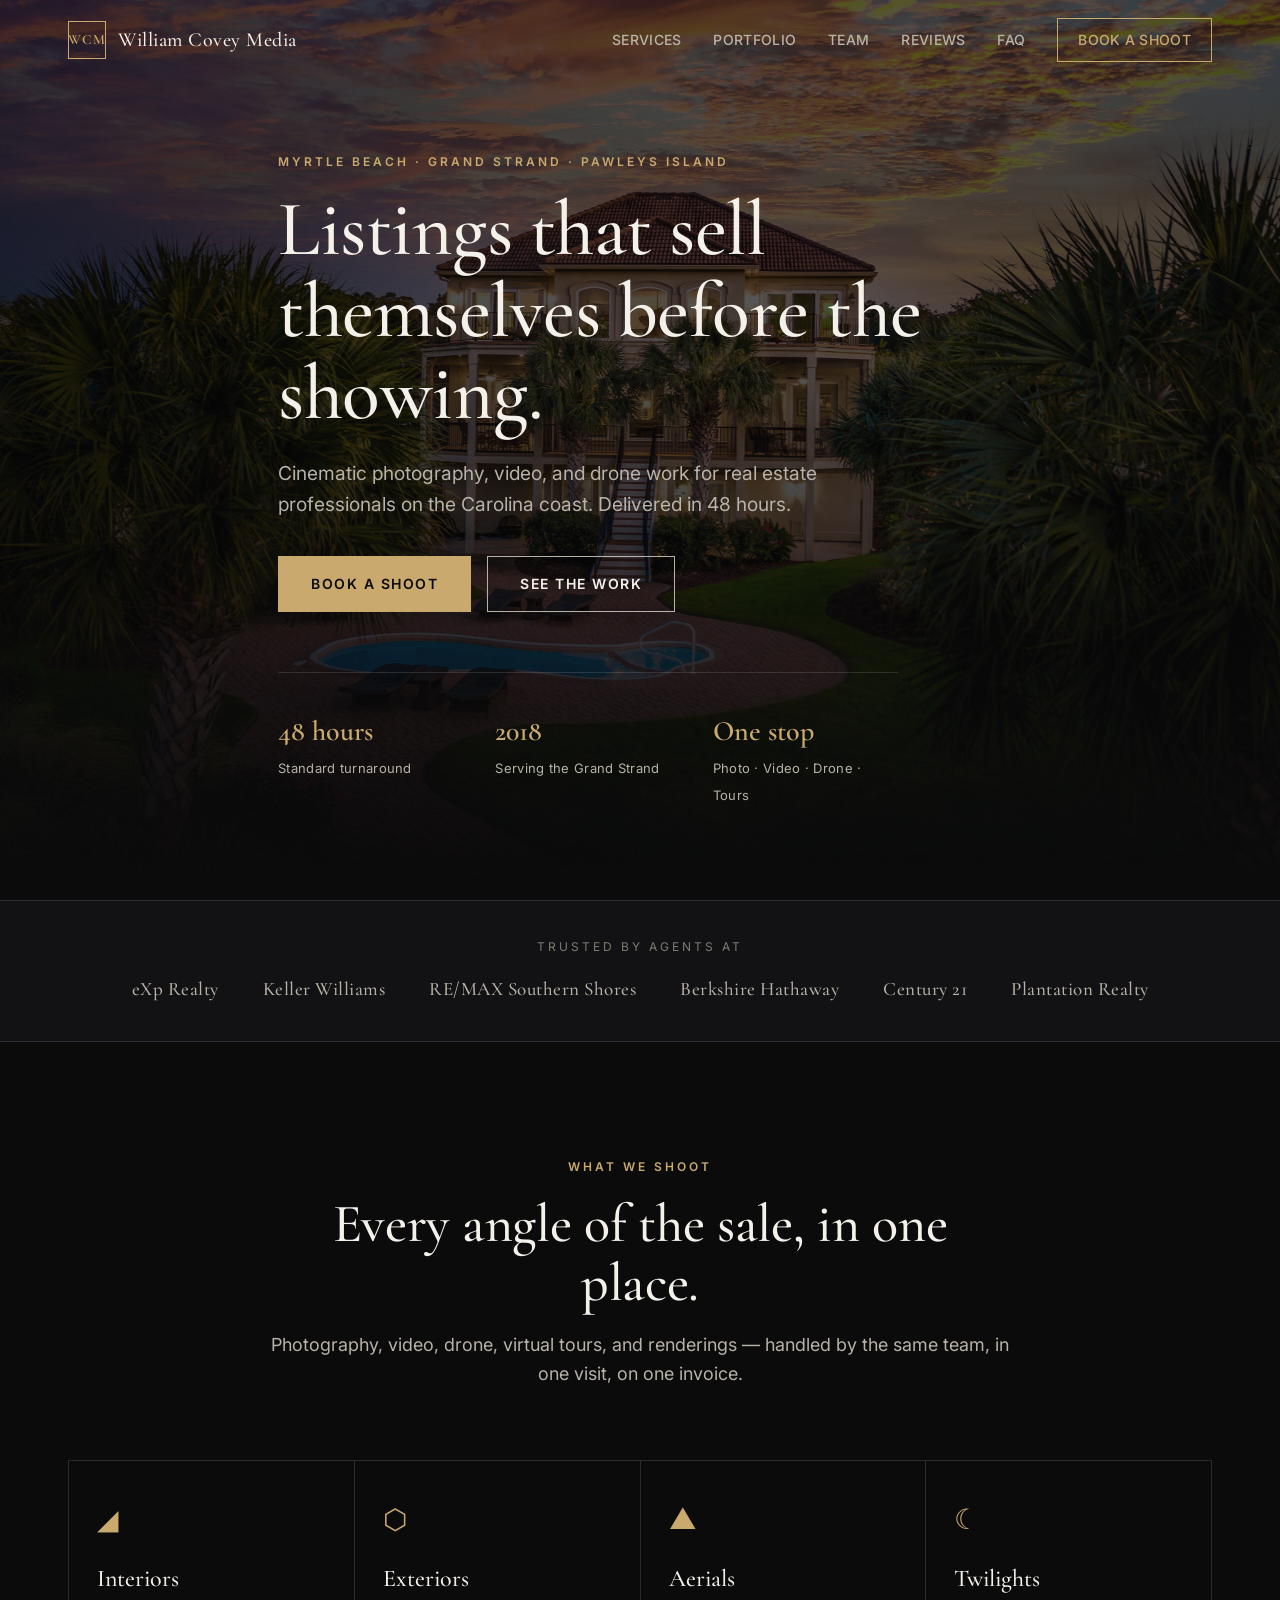
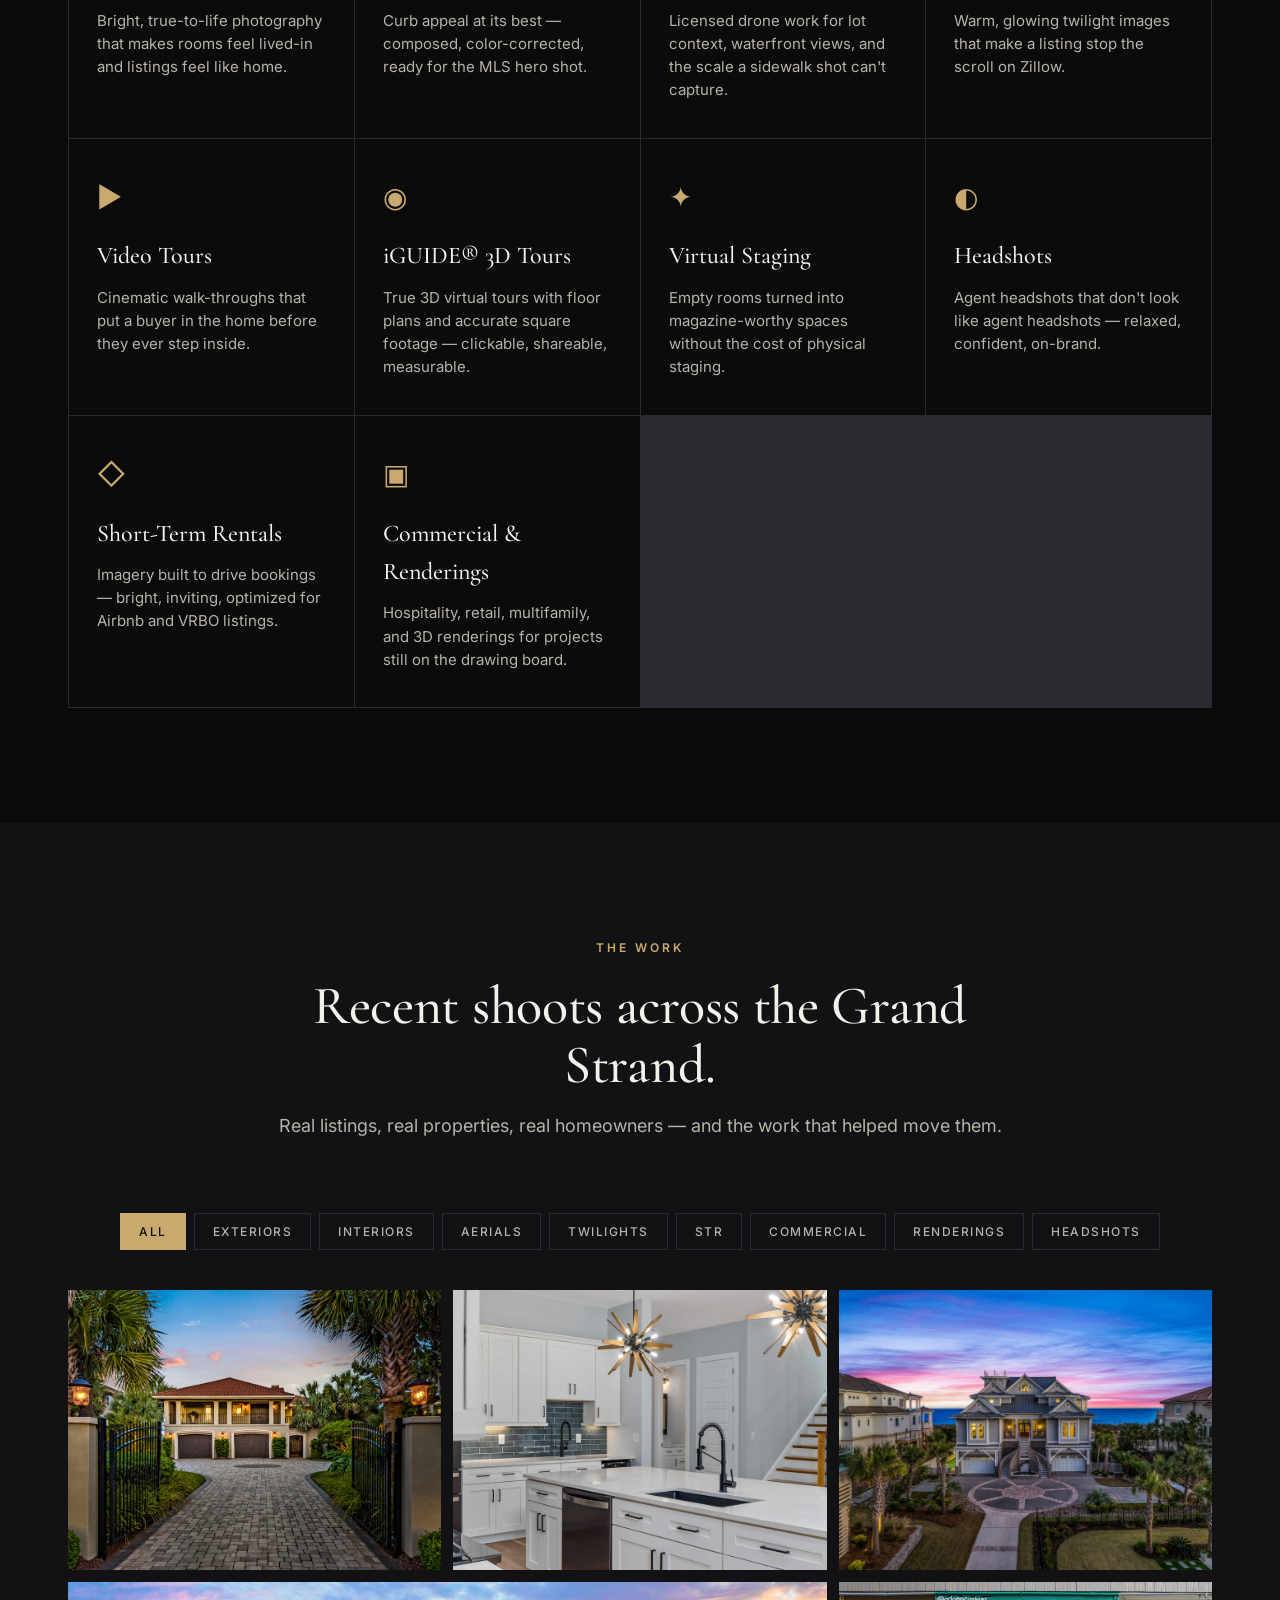
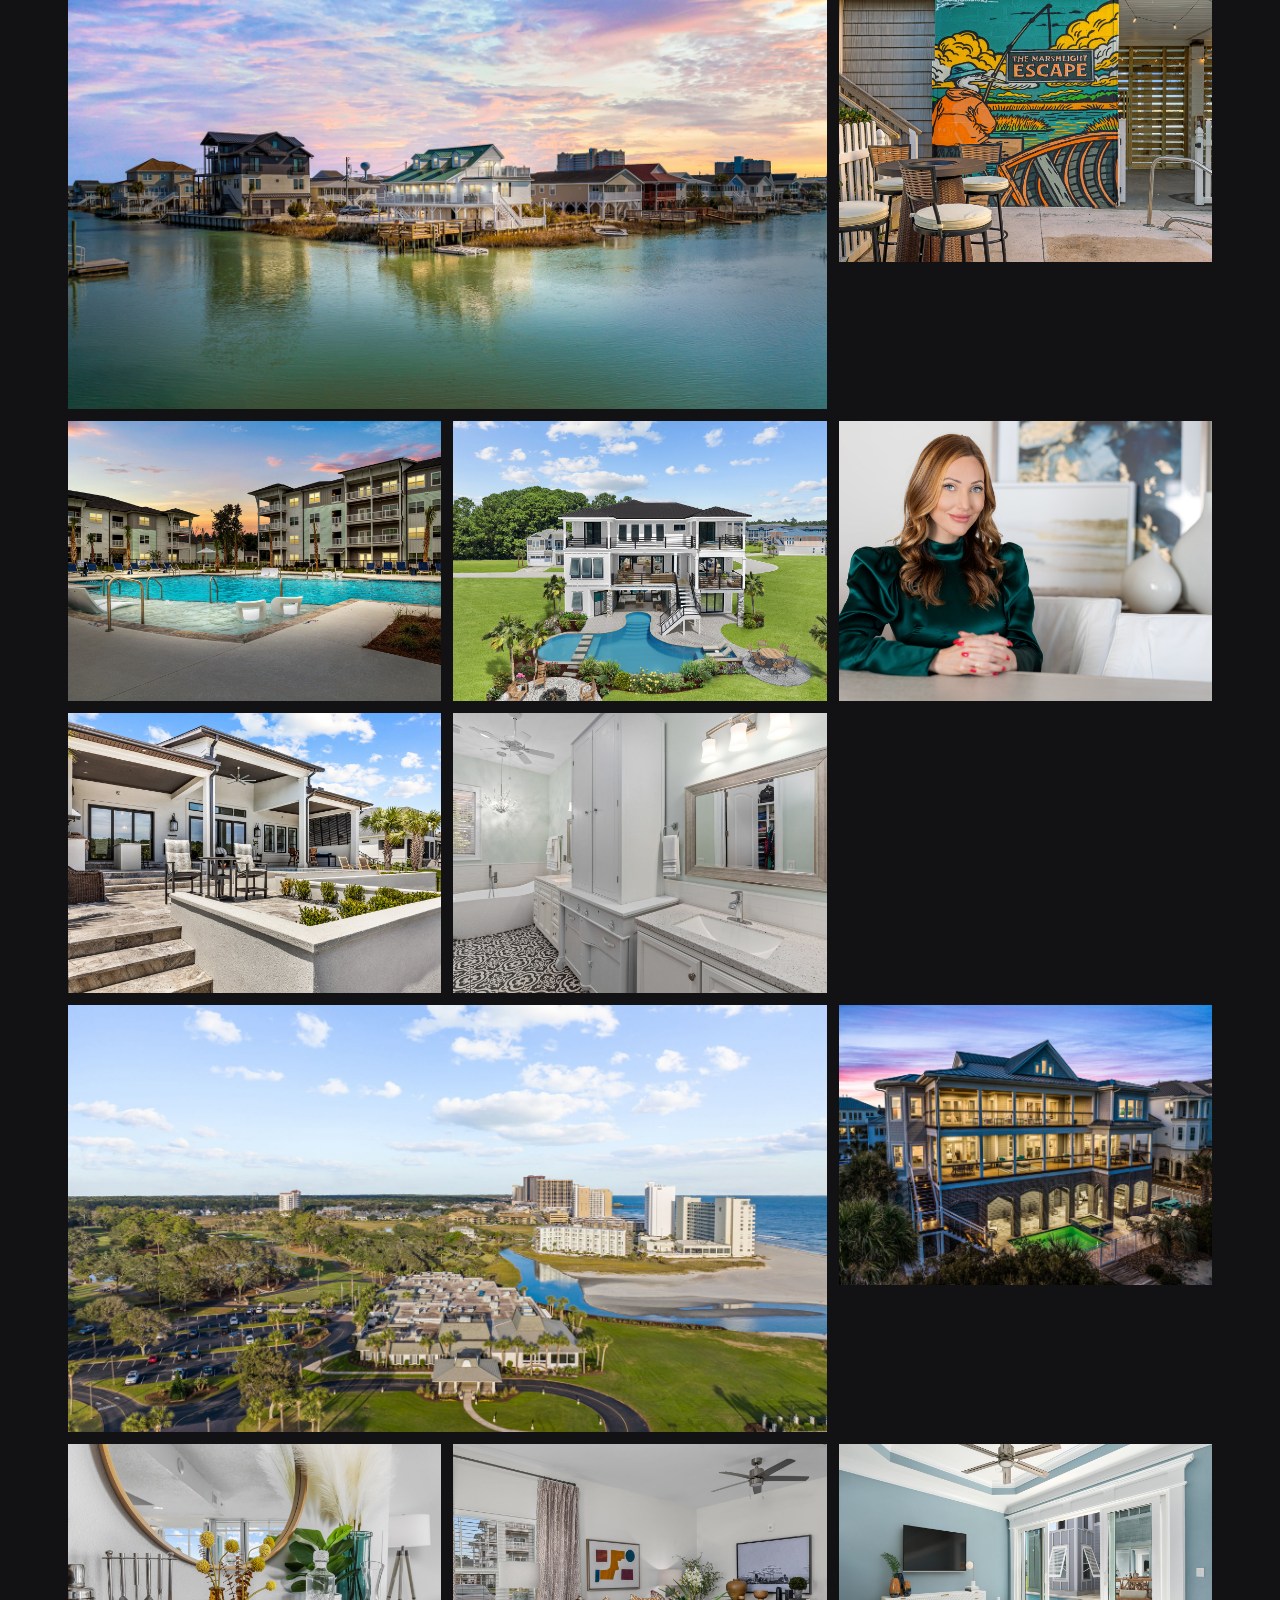
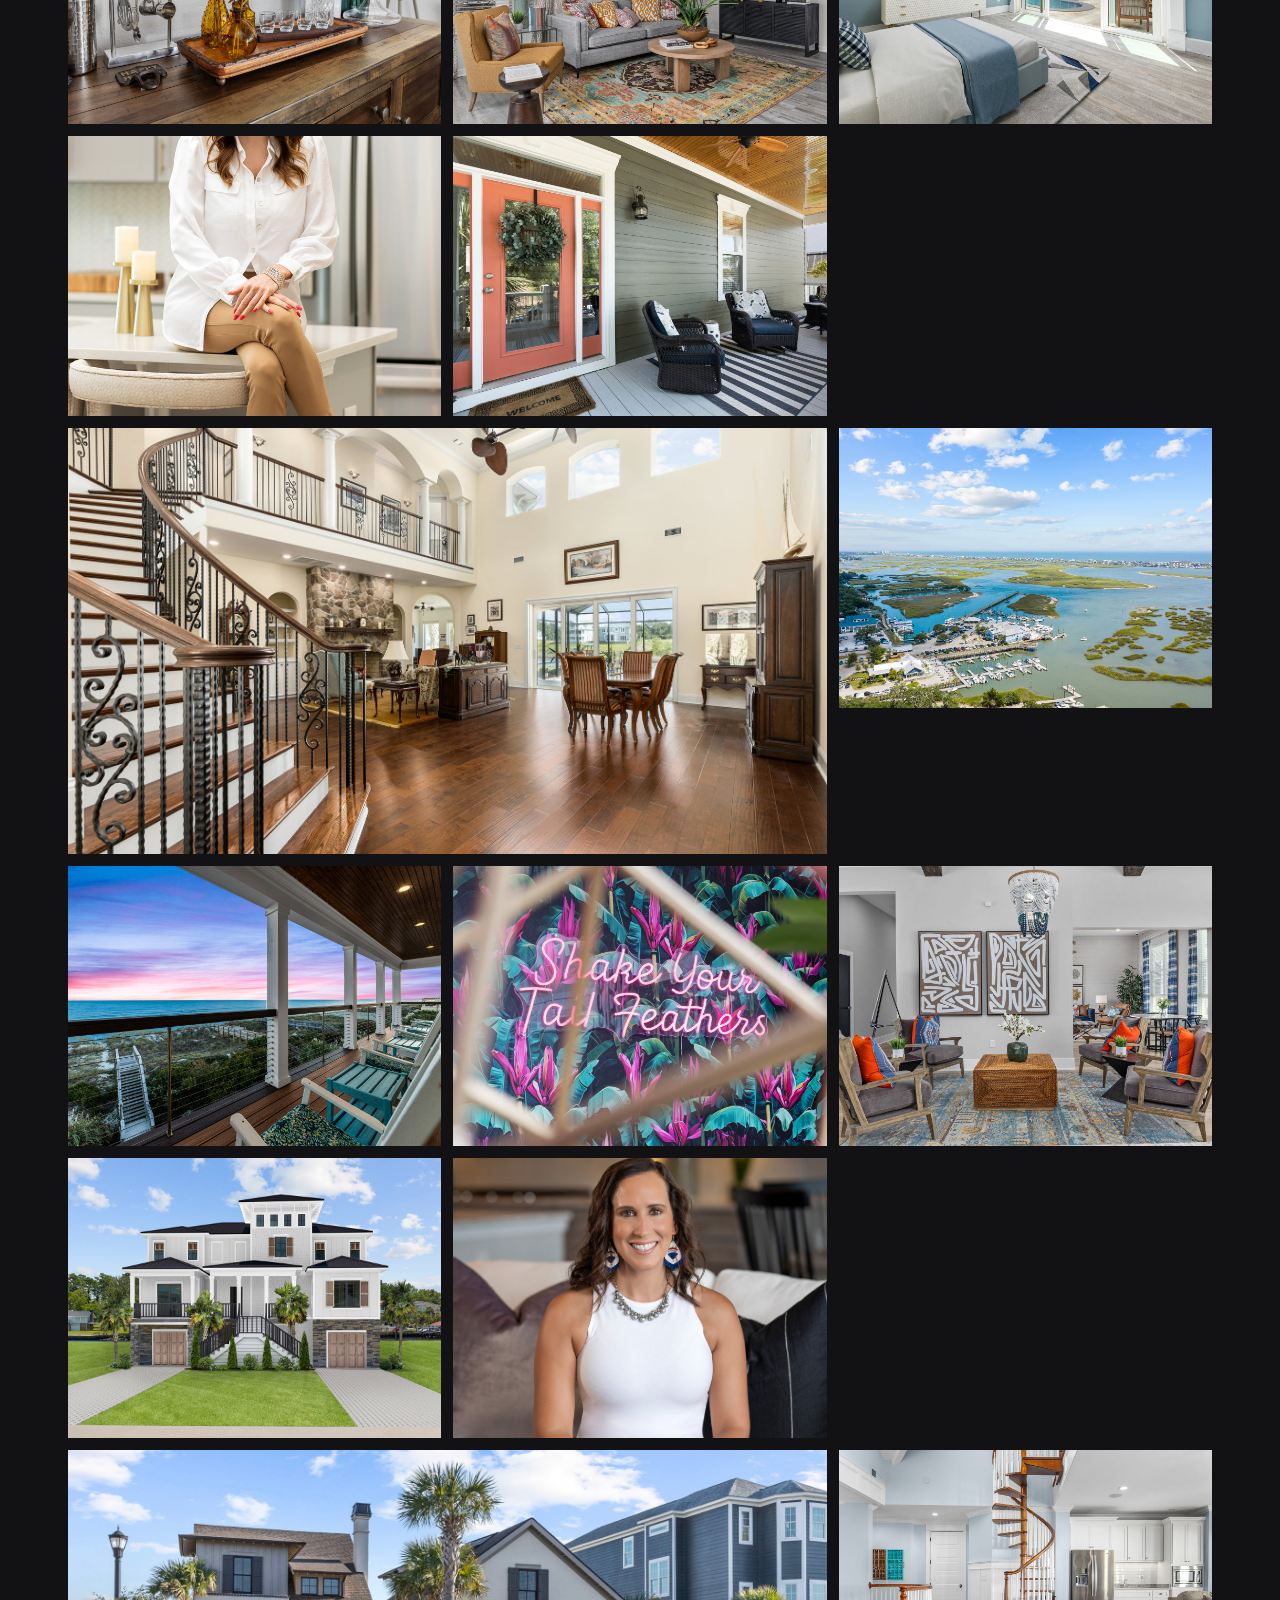
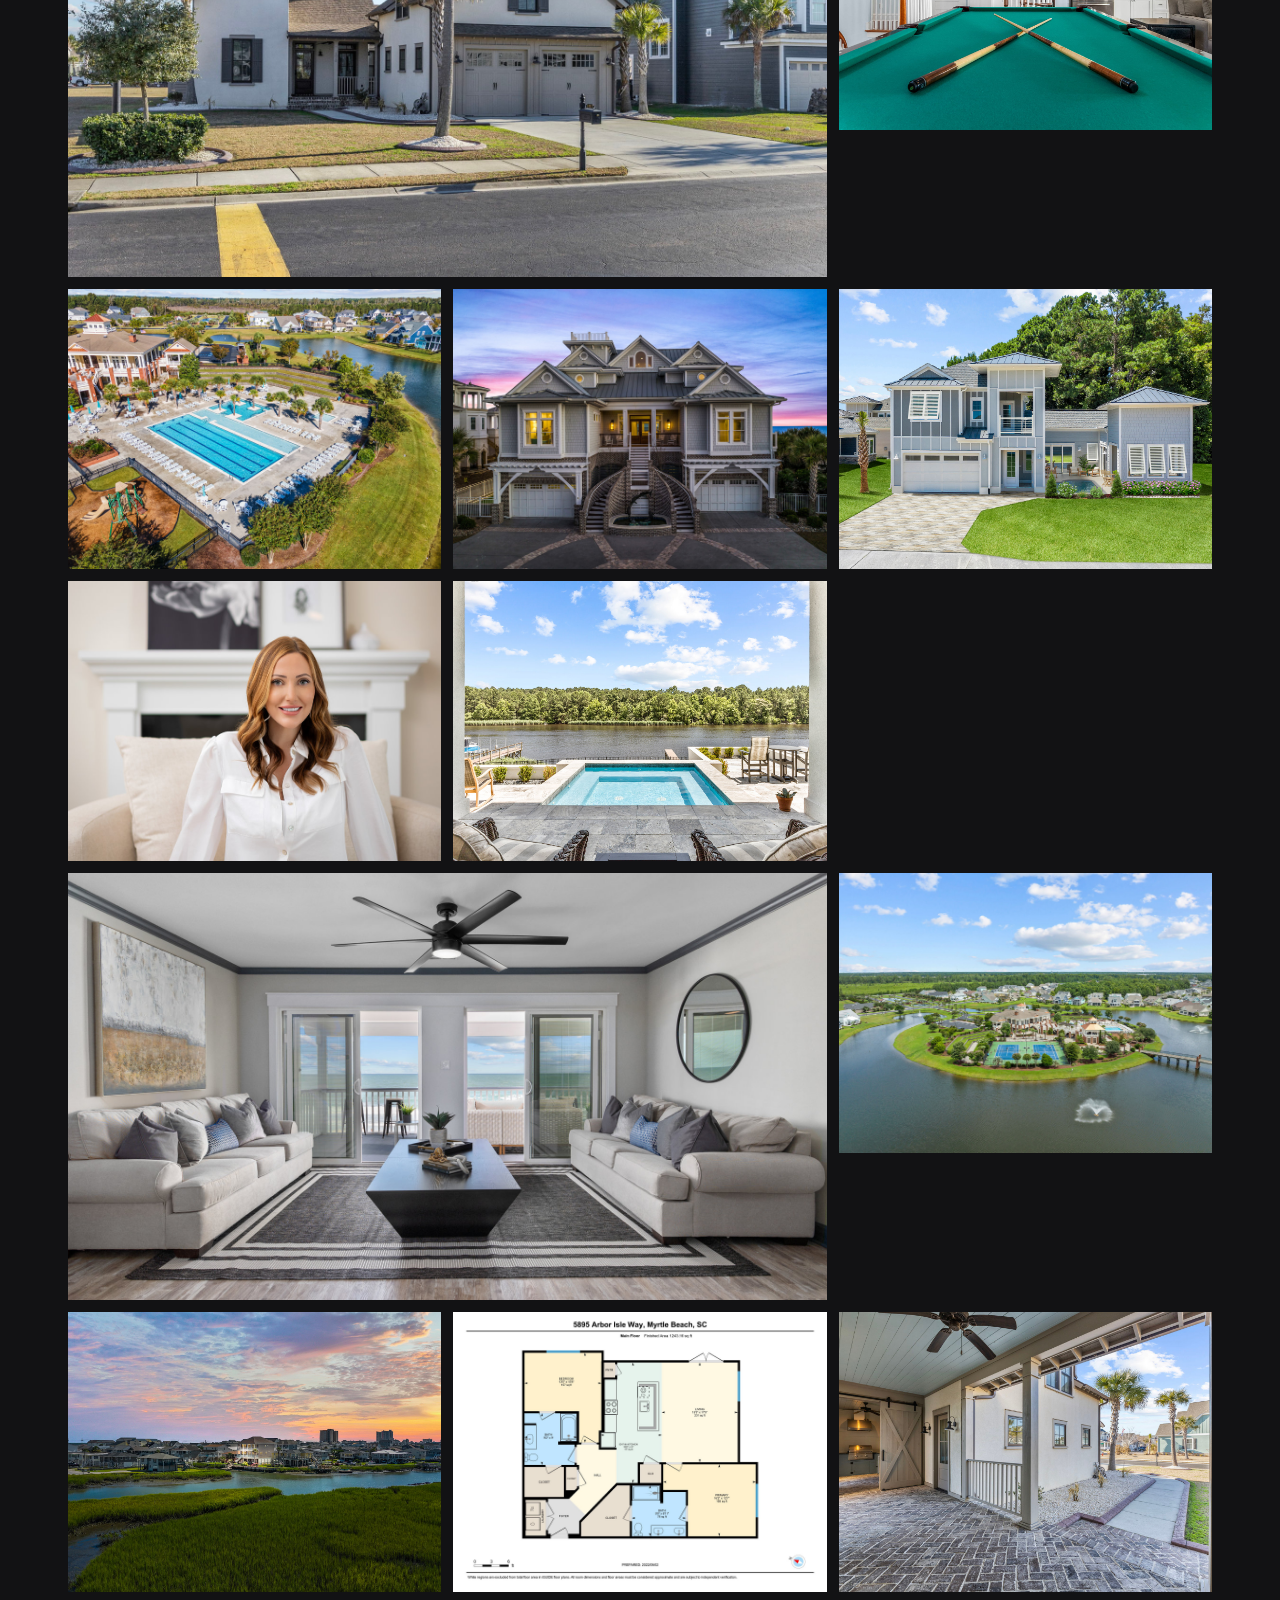
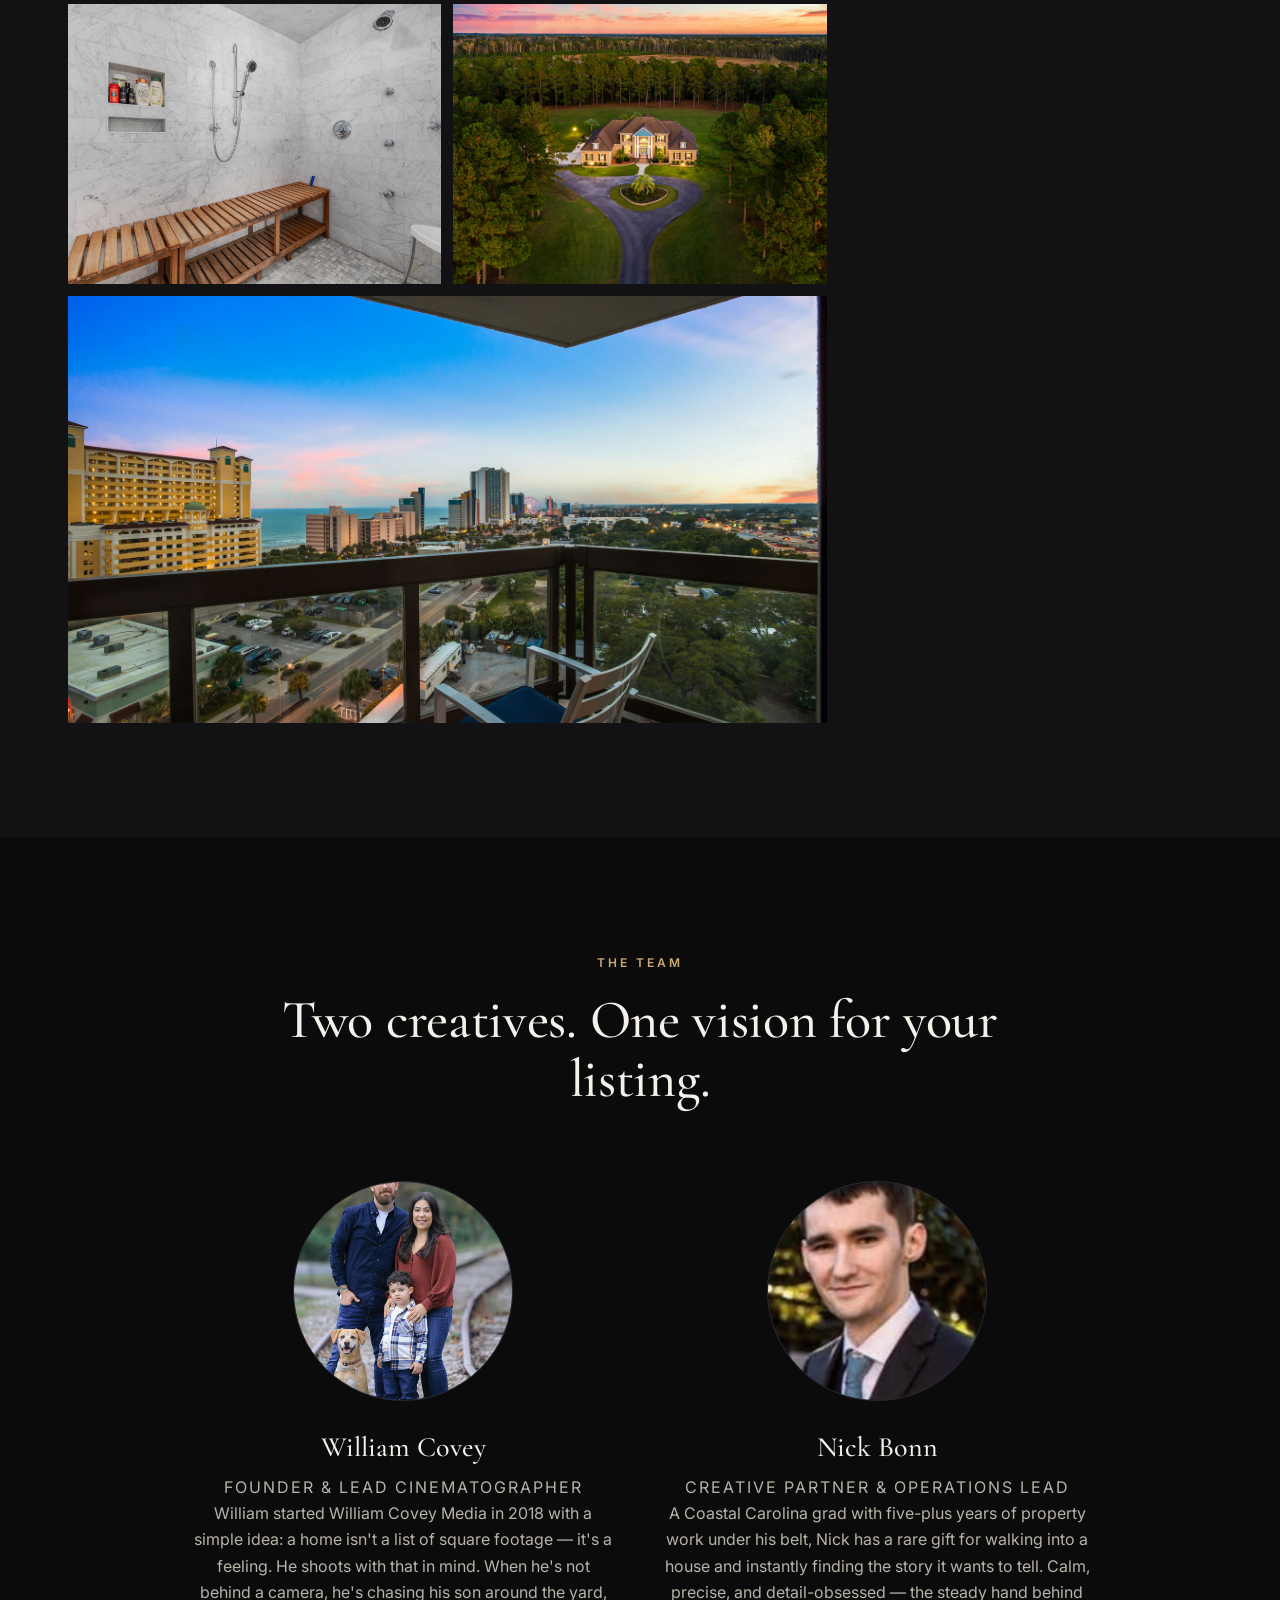
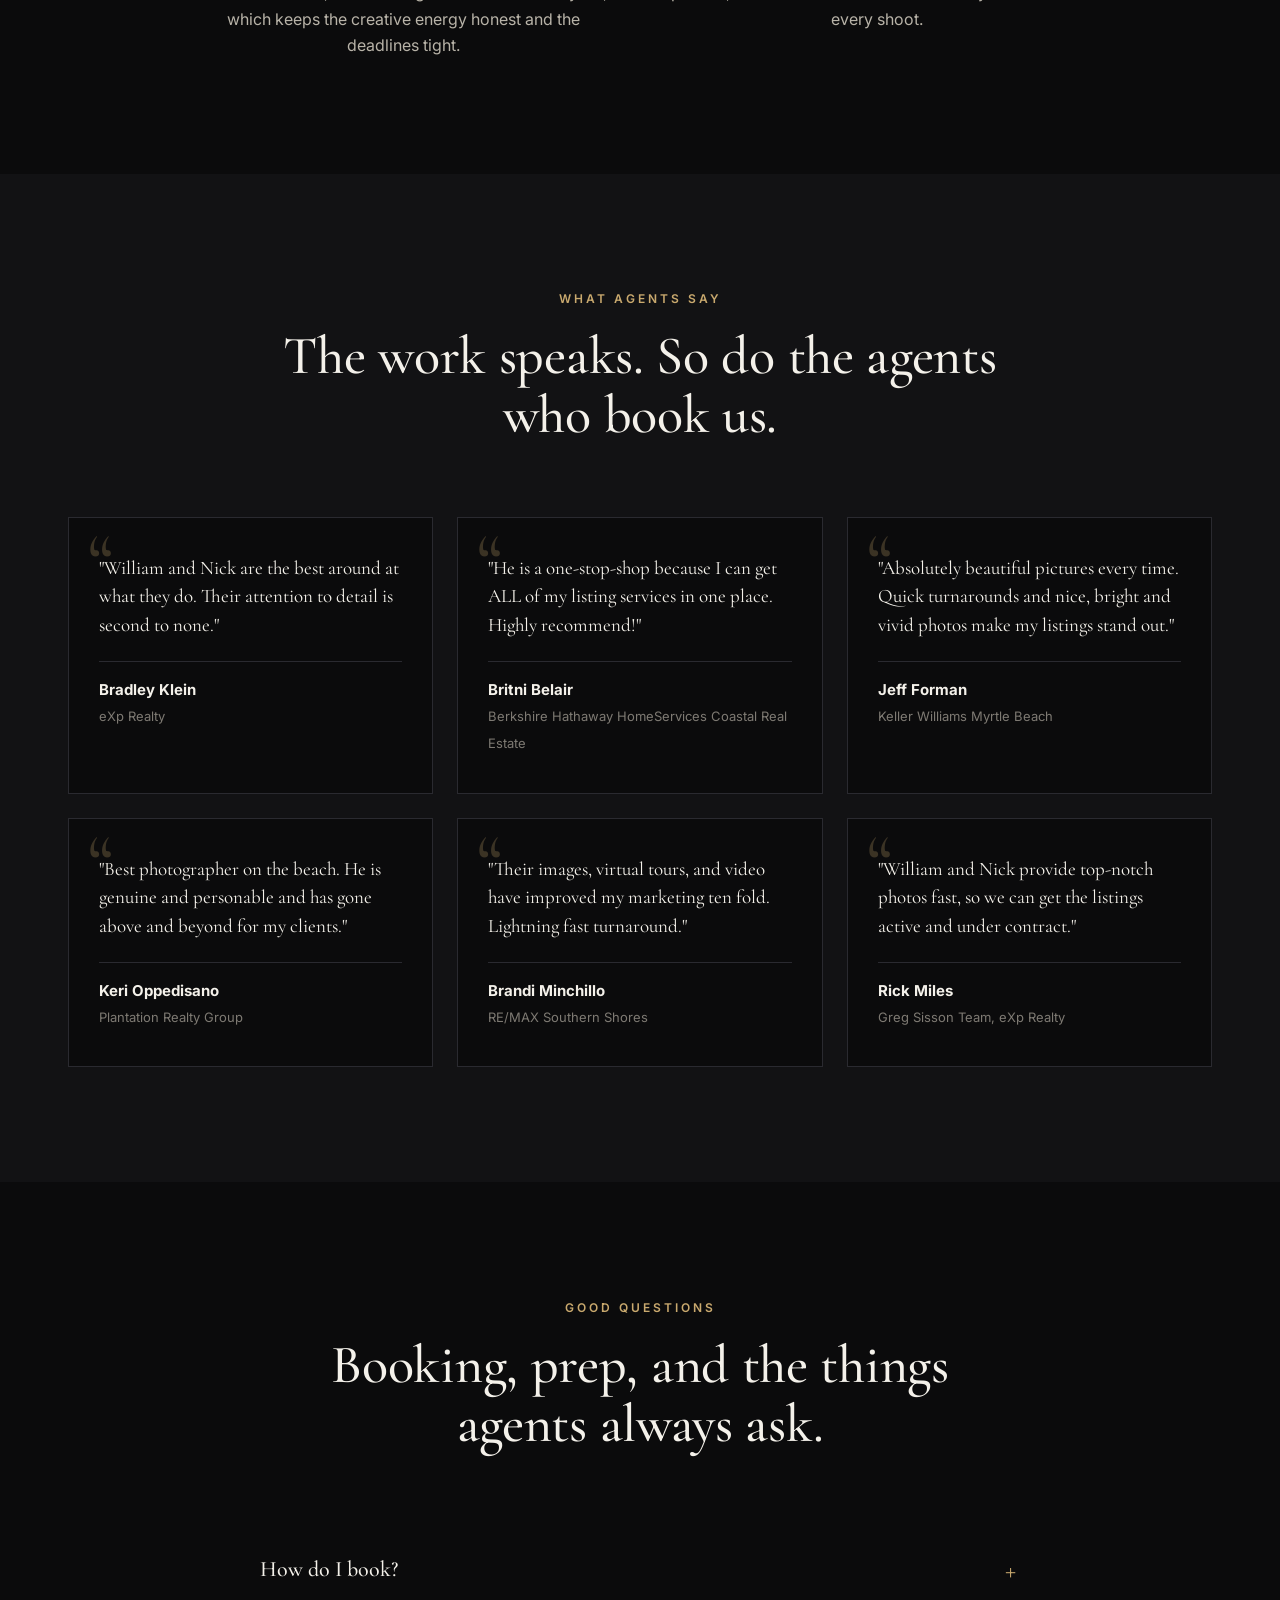
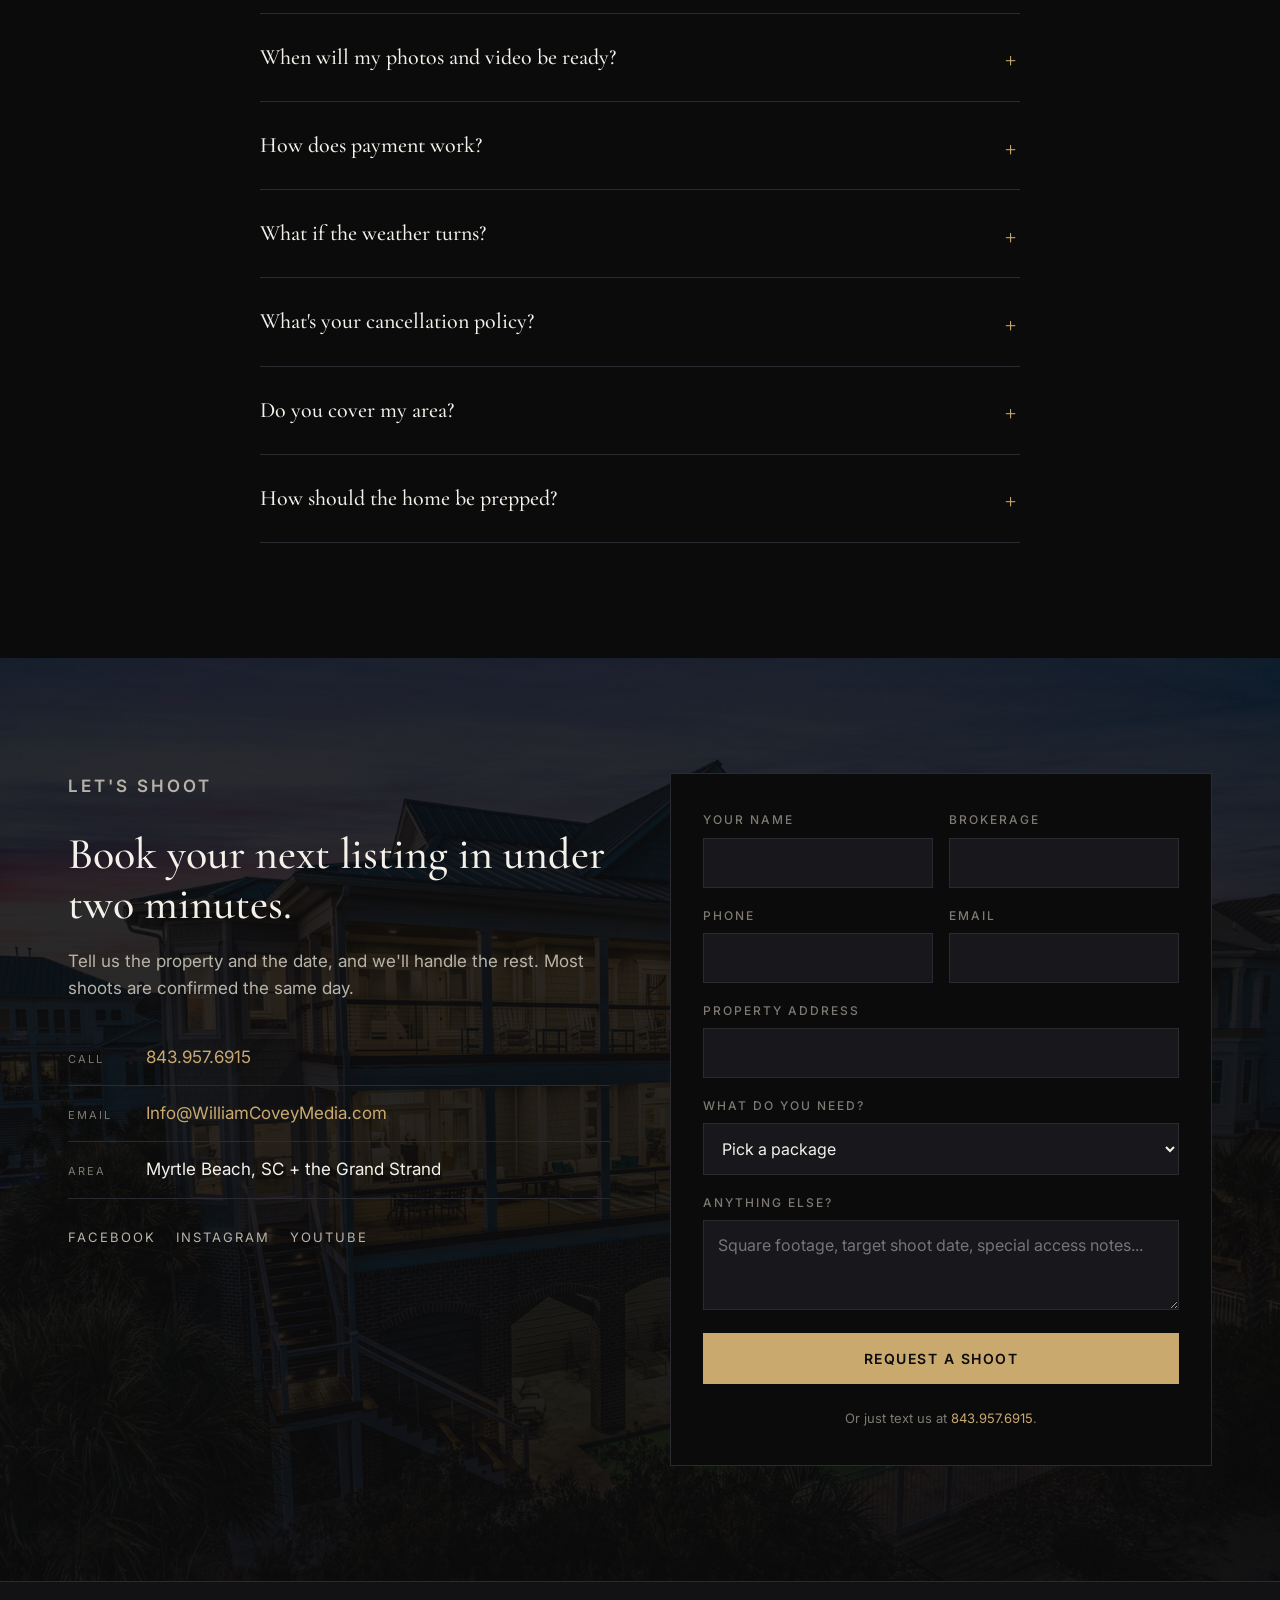
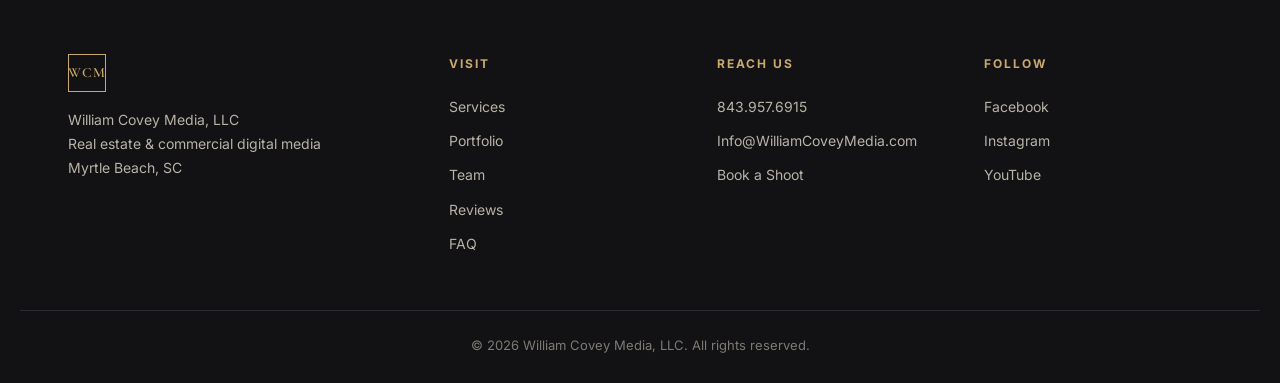
==== index.html @ 4baa1c41 "Initial site: William Covey Media — Myrtle Beach real estate photography & cinematography Cinematic " ====
<!DOCTYPE html>
<html lang="en">
<head>
<meta charset="UTF-8">
<meta name="viewport" content="width=device-width, initial-scale=1.0">
<title>William Covey Media — Real Estate Photography & Cinematography | Myrtle Beach, SC</title>
<meta name="description" content="Cinematic real estate photography, video, drone, virtual tours, and twilight shoots across the Grand Strand. Listings delivered in 48 hours. 843.957.6915">
<meta property="og:title" content="William Covey Media — Real Estate Media on the Grand Strand">
<meta property="og:description" content="Photos, video, drone, iGUIDE, and virtual staging for Myrtle Beach real estate agents. 48-hour turnaround.">
<meta property="og:image" content="images/hero.jpg">
<meta property="og:type" content="website">
<link rel="icon" type="image/png" href="favicon.png">
<link rel="preconnect" href="https://fonts.googleapis.com">
<link rel="preconnect" href="https://fonts.gstatic.com" crossorigin>
<link href="https://fonts.googleapis.com/css2?family=Cormorant+Garamond:wght@400;500;600;700&family=Inter:wght@300;400;500;600;700&display=swap" rel="stylesheet">
<link rel="stylesheet" href="styles.css">
</head>
<body>

<header class="site-header" id="siteHeader">
  <div class="container nav-wrap">
    <a href="#top" class="brand">
      <span class="brand-mark">WCM</span>
      <span class="brand-name">William Covey Media</span>
    </a>
    <nav class="nav-links" id="navLinks">
      <a href="#services">Services</a>
      <a href="#portfolio">Portfolio</a>
      <a href="#team">Team</a>
      <a href="#reviews">Reviews</a>
      <a href="#faq">FAQ</a>
      <a href="#contact" class="nav-cta">Book a Shoot</a>
    </nav>
    <button class="nav-toggle" id="navToggle" aria-label="Menu">
      <span></span><span></span><span></span>
    </button>
  </div>
</header>

<section class="hero" id="top">
  <div class="hero-image" style="background-image: url('images/hero.jpg');"></div>
  <div class="hero-overlay"></div>
  <div class="container hero-content">
    <p class="eyebrow">Myrtle Beach · Grand Strand · Pawleys Island</p>
    <h1>Listings that sell themselves before the showing.</h1>
    <p class="hero-sub">Cinematic photography, video, and drone work for real estate professionals on the Carolina coast. Delivered in 48 hours.</p>
    <div class="hero-ctas">
      <a href="#contact" class="btn btn-primary">Book a Shoot</a>
      <a href="#portfolio" class="btn btn-ghost">See the Work</a>
    </div>
    <div class="hero-meta">
      <div><strong>48 hours</strong><span>Standard turnaround</span></div>
      <div><strong>2018</strong><span>Serving the Grand Strand</span></div>
      <div><strong>One stop</strong><span>Photo · Video · Drone · Tours</span></div>
    </div>
  </div>
</section>

<section class="trust">
  <div class="container">
    <p class="trust-label">Trusted by agents at</p>
    <div class="trust-logos">
      <span>eXp Realty</span>
      <span>Keller Williams</span>
      <span>RE/MAX Southern Shores</span>
      <span>Berkshire Hathaway</span>
      <span>Century 21</span>
      <span>Plantation Realty</span>
    </div>
  </div>
</section>

<section class="section" id="services">
  <div class="container">
    <div class="section-head">
      <p class="eyebrow">What we shoot</p>
      <h2>Every angle of the sale, in one place.</h2>
      <p class="section-sub">Photography, video, drone, virtual tours, and renderings — handled by the same team, in one visit, on one invoice.</p>
    </div>
    <div class="services-grid">
      <a href="#portfolio" class="svc-card"><div class="svc-icon">◢</div><h3>Interiors</h3><p>Bright, true-to-life photography that makes rooms feel lived-in and listings feel like home.</p></a>
      <a href="#portfolio" class="svc-card"><div class="svc-icon">⬡</div><h3>Exteriors</h3><p>Curb appeal at its best — composed, color-corrected, ready for the MLS hero shot.</p></a>
      <a href="#portfolio" class="svc-card"><div class="svc-icon">▲</div><h3>Aerials</h3><p>Licensed drone work for lot context, waterfront views, and the scale a sidewalk shot can't capture.</p></a>
      <a href="#portfolio" class="svc-card"><div class="svc-icon">☾</div><h3>Twilights</h3><p>Warm, glowing twilight images that make a listing stop the scroll on Zillow.</p></a>
      <a href="#portfolio" class="svc-card"><div class="svc-icon">▶</div><h3>Video Tours</h3><p>Cinematic walk-throughs that put a buyer in the home before they ever step inside.</p></a>
      <a href="#portfolio" class="svc-card"><div class="svc-icon">◉</div><h3>iGUIDE® 3D Tours</h3><p>True 3D virtual tours with floor plans and accurate square footage — clickable, shareable, measurable.</p></a>
      <a href="#portfolio" class="svc-card"><div class="svc-icon">✦</div><h3>Virtual Staging</h3><p>Empty rooms turned into magazine-worthy spaces without the cost of physical staging.</p></a>
      <a href="#portfolio" class="svc-card"><div class="svc-icon">◐</div><h3>Headshots</h3><p>Agent headshots that don't look like agent headshots — relaxed, confident, on-brand.</p></a>
      <a href="#portfolio" class="svc-card"><div class="svc-icon">◇</div><h3>Short-Term Rentals</h3><p>Imagery built to drive bookings — bright, inviting, optimized for Airbnb and VRBO listings.</p></a>
      <a href="#portfolio" class="svc-card"><div class="svc-icon">▣</div><h3>Commercial &amp; Renderings</h3><p>Hospitality, retail, multifamily, and 3D renderings for projects still on the drawing board.</p></a>
    </div>
  </div>
</section>

<section class="section section-alt" id="portfolio">
  <div class="container">
    <div class="section-head">
      <p class="eyebrow">The work</p>
      <h2>Recent shoots across the Grand Strand.</h2>
      <p class="section-sub">Real listings, real properties, real homeowners — and the work that helped move them.</p>
    </div>

    <div class="filter-bar" id="filterBar">
      <button class="filter-btn is-active" data-filter="all">All</button>
      <button class="filter-btn" data-filter="exteriors">Exteriors</button>
      <button class="filter-btn" data-filter="interiors">Interiors</button>
      <button class="filter-btn" data-filter="aerials">Aerials</button>
      <button class="filter-btn" data-filter="twilights">Twilights</button>
      <button class="filter-btn" data-filter="short-term-rentals">STR</button>
      <button class="filter-btn" data-filter="commercial">Commercial</button>
      <button class="filter-btn" data-filter="renderings">Renderings</button>
      <button class="filter-btn" data-filter="headshots">Headshots</button>
    </div>

    <div class="gallery" id="gallery">
      <!-- populated by script.js -->
    </div>
  </div>
</section>

<section class="section" id="team">
  <div class="container">
    <div class="section-head">
      <p class="eyebrow">The team</p>
      <h2>Two creatives. One vision for your listing.</h2>
    </div>
    <div class="team-grid">
      <div class="team-card">
        <div class="team-photo" style="background-image: url('images/team/william.jpg');"></div>
        <h3>William Covey</h3>
        <p class="team-role">Founder &amp; Lead Cinematographer</p>
        <p>William started William Covey Media in 2018 with a simple idea: a home isn't a list of square footage — it's a feeling. He shoots with that in mind. When he's not behind a camera, he's chasing his son around the yard, which keeps the creative energy honest and the deadlines tight.</p>
      </div>
      <div class="team-card">
        <div class="team-photo" style="background-image: url('images/team/nick.jpg');"></div>
        <h3>Nick Bonn</h3>
        <p class="team-role">Creative Partner &amp; Operations Lead</p>
        <p>A Coastal Carolina grad with five-plus years of property work under his belt, Nick has a rare gift for walking into a house and instantly finding the story it wants to tell. Calm, precise, and detail-obsessed — the steady hand behind every shoot.</p>
      </div>
    </div>
  </div>
</section>

<section class="section section-alt" id="reviews">
  <div class="container">
    <div class="section-head">
      <p class="eyebrow">What agents say</p>
      <h2>The work speaks. So do the agents who book us.</h2>
    </div>
    <div class="reviews-grid">
      <blockquote class="review">
        <p>"William and Nick are the best around at what they do. Their attention to detail is second to none."</p>
        <cite><strong>Bradley Klein</strong><span>eXp Realty</span></cite>
      </blockquote>
      <blockquote class="review">
        <p>"He is a one-stop-shop because I can get ALL of my listing services in one place. Highly recommend!"</p>
        <cite><strong>Britni Belair</strong><span>Berkshire Hathaway HomeServices Coastal Real Estate</span></cite>
      </blockquote>
      <blockquote class="review">
        <p>"Absolutely beautiful pictures every time. Quick turnarounds and nice, bright and vivid photos make my listings stand out."</p>
        <cite><strong>Jeff Forman</strong><span>Keller Williams Myrtle Beach</span></cite>
      </blockquote>
      <blockquote class="review">
        <p>"Best photographer on the beach. He is genuine and personable and has gone above and beyond for my clients."</p>
        <cite><strong>Keri Oppedisano</strong><span>Plantation Realty Group</span></cite>
      </blockquote>
      <blockquote class="review">
        <p>"Their images, virtual tours, and video have improved my marketing ten fold. Lightning fast turnaround."</p>
        <cite><strong>Brandi Minchillo</strong><span>RE/MAX Southern Shores</span></cite>
      </blockquote>
      <blockquote class="review">
        <p>"William and Nick provide top-notch photos fast, so we can get the listings active and under contract."</p>
        <cite><strong>Rick Miles</strong><span>Greg Sisson Team, eXp Realty</span></cite>
      </blockquote>
    </div>
  </div>
</section>

<section class="section" id="faq">
  <div class="container">
    <div class="section-head">
      <p class="eyebrow">Good questions</p>
      <h2>Booking, prep, and the things agents always ask.</h2>
    </div>
    <div class="faq-list">
      <details><summary>How do I book?</summary><p>Right from this site — call <a href="tel:18439576915">843.957.6915</a> or use the contact form below. We confirm the shoot date and address, then you (or the seller) make sure the home is photo-ready when we arrive.</p></details>
      <details><summary>When will my photos and video be ready?</summary><p>Final images and video are delivered by email within <strong>48 hours</strong> of the shoot. Most shoots come back the next morning.</p></details>
      <details><summary>How does payment work?</summary><p>Pay after the shoot. An invoice arrives with your media — once it's paid, you have full access to download and use everything in your marketing.</p></details>
      <details><summary>What if the weather turns?</summary><p>We'll reschedule. Same-day cancellations by the agent are charged at 100%; weather reschedules are no charge.</p></details>
      <details><summary>What's your cancellation policy?</summary><p>24-hour notice for any changes. We wait up to 30 minutes at the property. Same-day cancellations are billed at 100% of the booked services.</p></details>
      <details><summary>Do you cover my area?</summary><p>The full Grand Strand — Myrtle Beach, North Myrtle Beach, Surfside, Murrells Inlet, Pawleys Island, Conway, and surrounding towns. If you're not sure, just ask.</p></details>
      <details><summary>How should the home be prepped?</summary><p>Lights on, blinds open, clutter off counters, vehicles moved off the driveway, pets out of frame. We'll send a full prep checklist when we confirm the shoot.</p></details>
    </div>
  </div>
</section>

<section class="section section-cta" id="contact">
  <div class="container">
    <div class="cta-grid">
      <div>
        <p class="eyebrow">Let's shoot</p>
        <h2>Book your next listing in under two minutes.</h2>
        <p>Tell us the property and the date, and we'll handle the rest. Most shoots are confirmed the same day.</p>
        <ul class="cta-list">
          <li><span>Call</span><a href="tel:18439576915">843.957.6915</a></li>
          <li><span>Email</span><a href="mailto:Info@WilliamCoveyMedia.com">Info@WilliamCoveyMedia.com</a></li>
          <li><span>Area</span>Myrtle Beach, SC + the Grand Strand</li>
        </ul>
        <div class="social-row">
          <a href="https://www.facebook.com/WilliamCoveyMedia" target="_blank" rel="noopener" aria-label="Facebook">Facebook</a>
          <a href="https://www.instagram.com/william_covey_media/" target="_blank" rel="noopener" aria-label="Instagram">Instagram</a>
          <a href="https://www.youtube.com/channel/UCgQhtXMEbPUfOL82Nb_tqGA" target="_blank" rel="noopener" aria-label="YouTube">YouTube</a>
        </div>
      </div>
      <form class="contact-form" id="contactForm" action="https://formspree.io/f/REPLACE_WITH_FORMSPREE_ID" method="POST">
        <div class="form-row">
          <label>Your name<input type="text" name="name" required></label>
          <label>Brokerage<input type="text" name="brokerage"></label>
        </div>
        <div class="form-row">
          <label>Phone<input type="tel" name="phone" required></label>
          <label>Email<input type="email" name="email" required></label>
        </div>
        <label>Property address<input type="text" name="address"></label>
        <label>What do you need?
          <select name="service">
            <option value="">Pick a package</option>
            <option>Photo only</option>
            <option>Photo + drone</option>
            <option>Photo + video</option>
            <option>Full package (photo, video, drone, twilight, iGUIDE)</option>
            <option>Short-term rental shoot</option>
            <option>Commercial / renderings</option>
            <option>Headshots</option>
            <option>Not sure — recommend something</option>
          </select>
        </label>
        <label>Anything else?<textarea name="notes" rows="3" placeholder="Square footage, target shoot date, special access notes..."></textarea></label>
        <button type="submit" class="btn btn-primary btn-block">Request a Shoot</button>
        <p class="form-fine">Or just text us at <a href="sms:18439576915">843.957.6915</a>.</p>
      </form>
    </div>
  </div>
</section>

<footer class="site-footer">
  <div class="container footer-grid">
    <div>
      <span class="brand-mark">WCM</span>
      <p>William Covey Media, LLC<br>Real estate &amp; commercial digital media<br>Myrtle Beach, SC</p>
    </div>
    <div>
      <h4>Visit</h4>
      <ul>
        <li><a href="#services">Services</a></li>
        <li><a href="#portfolio">Portfolio</a></li>
        <li><a href="#team">Team</a></li>
        <li><a href="#reviews">Reviews</a></li>
        <li><a href="#faq">FAQ</a></li>
      </ul>
    </div>
    <div>
      <h4>Reach us</h4>
      <ul>
        <li><a href="tel:18439576915">843.957.6915</a></li>
        <li><a href="mailto:Info@WilliamCoveyMedia.com">Info@WilliamCoveyMedia.com</a></li>
        <li><a href="#contact">Book a Shoot</a></li>
      </ul>
    </div>
    <div>
      <h4>Follow</h4>
      <ul>
        <li><a href="https://www.facebook.com/WilliamCoveyMedia" target="_blank" rel="noopener">Facebook</a></li>
        <li><a href="https://www.instagram.com/william_covey_media/" target="_blank" rel="noopener">Instagram</a></li>
        <li><a href="https://www.youtube.com/channel/UCgQhtXMEbPUfOL82Nb_tqGA" target="_blank" rel="noopener">YouTube</a></li>
      </ul>
    </div>
  </div>
  <div class="container footer-bottom">
    <p>&copy; <span id="year"></span> William Covey Media, LLC. All rights reserved.</p>
  </div>
</footer>

<div class="lightbox" id="lightbox" hidden>
  <button class="lb-close" id="lbClose" aria-label="Close">×</button>
  <button class="lb-prev" id="lbPrev" aria-label="Previous">‹</button>
  <button class="lb-next" id="lbNext" aria-label="Next">›</button>
  <img id="lbImg" alt="">
</div>

<script src="script.js"></script>
</body>
</html>
---- styles.css ----
/* ---- design tokens ---- */
:root {
  --bg: #0b0b0c;
  --bg-2: #121214;
  --bg-3: #18181c;
  --surface: #1a1a1e;
  --line: #2a2a30;
  --ink: #f4f1ea;
  --ink-soft: #b8b3a8;
  --ink-mute: #7e7a73;
  --accent: #c9a96e;     /* warm gold */
  --accent-2: #e3c790;
  --accent-dark: #8c7445;
  --serif: "Cormorant Garamond", "Times New Roman", serif;
  --sans: "Inter", -apple-system, BlinkMacSystemFont, "Segoe UI", sans-serif;
  --maxw: 1240px;
  --pad: clamp(20px, 4vw, 48px);
  --radius: 4px;
  --shadow: 0 20px 60px rgba(0,0,0,.4);
}

* { box-sizing: border-box; }
html { scroll-behavior: smooth; }
body {
  margin: 0;
  background: var(--bg);
  color: var(--ink);
  font-family: var(--sans);
  font-size: 17px;
  line-height: 1.6;
  -webkit-font-smoothing: antialiased;
  -moz-osx-font-smoothing: grayscale;
}
img { max-width: 100%; display: block; }
a { color: var(--accent); text-decoration: none; transition: color .2s; }
a:hover { color: var(--accent-2); }

.container {
  max-width: var(--maxw);
  margin: 0 auto;
  padding: 0 var(--pad);
}

/* ---- header ---- */
.site-header {
  position: fixed;
  top: 0; left: 0; right: 0;
  z-index: 100;
  padding: 18px 0;
  transition: background .25s, padding .25s, border-color .25s;
  border-bottom: 1px solid transparent;
}
.site-header.is-scrolled {
  background: rgba(11,11,12,.92);
  backdrop-filter: blur(12px);
  -webkit-backdrop-filter: blur(12px);
  padding: 12px 0;
  border-bottom-color: var(--line);
}
.nav-wrap {
  display: flex;
  align-items: center;
  justify-content: space-between;
  gap: 24px;
}
.brand {
  display: flex; align-items: center; gap: 12px;
  color: var(--ink);
}
.brand-mark {
  display: inline-flex;
  align-items: center; justify-content: center;
  width: 38px; height: 38px;
  border: 1px solid var(--accent);
  color: var(--accent);
  font-family: var(--serif);
  font-weight: 600;
  font-size: 14px;
  letter-spacing: 1px;
}
.brand-name {
  font-family: var(--serif);
  font-size: 20px;
  font-weight: 500;
  letter-spacing: .5px;
}
.nav-links {
  display: flex; align-items: center; gap: 32px;
}
.nav-links a {
  color: var(--ink-soft);
  font-size: 14px;
  font-weight: 500;
  letter-spacing: .3px;
  text-transform: uppercase;
}
.nav-links a:hover { color: var(--ink); }
.nav-cta {
  border: 1px solid var(--accent);
  color: var(--accent) !important;
  padding: 10px 20px;
  transition: background .2s, color .2s;
}
.nav-cta:hover { background: var(--accent); color: var(--bg) !important; }

.nav-toggle {
  display: none;
  background: transparent; border: 0; cursor: pointer;
  padding: 8px;
}
.nav-toggle span {
  display: block; width: 26px; height: 2px;
  background: var(--ink); margin: 5px 0;
  transition: transform .25s, opacity .2s;
}
.nav-toggle.is-open span:nth-child(1) { transform: translateY(7px) rotate(45deg); }
.nav-toggle.is-open span:nth-child(2) { opacity: 0; }
.nav-toggle.is-open span:nth-child(3) { transform: translateY(-7px) rotate(-45deg); }

/* ---- hero ---- */
.hero {
  position: relative;
  min-height: 100vh;
  display: flex; align-items: center;
  overflow: hidden;
  padding: 120px 0 60px;
}
.hero-image {
  position: absolute; inset: 0;
  background-size: cover;
  background-position: center;
  filter: brightness(.6) saturate(1.05);
  transform: scale(1.05);
  animation: heroIn 1.4s ease-out forwards;
}
.hero-overlay {
  position: absolute; inset: 0;
  background:
    linear-gradient(180deg, rgba(11,11,12,.35) 0%, rgba(11,11,12,.55) 60%, var(--bg) 100%),
    radial-gradient(ellipse at 60% 40%, rgba(0,0,0,0) 0%, rgba(0,0,0,.4) 100%);
}
@keyframes heroIn {
  from { transform: scale(1.12); opacity: .4; }
  to   { transform: scale(1.02); opacity: 1; }
}
.hero-content { position: relative; max-width: 820px; }
.eyebrow {
  font-family: var(--sans);
  font-size: 12px;
  font-weight: 600;
  text-transform: uppercase;
  letter-spacing: 3px;
  color: var(--accent);
  margin: 0 0 18px;
}
.hero h1 {
  font-family: var(--serif);
  font-weight: 500;
  font-size: clamp(40px, 6.5vw, 78px);
  line-height: 1.05;
  letter-spacing: -.5px;
  margin: 0 0 24px;
}
.hero-sub {
  font-size: clamp(17px, 1.5vw, 21px);
  color: var(--ink-soft);
  max-width: 620px;
  margin: 0 0 36px;
}
.hero-ctas { display: flex; gap: 16px; flex-wrap: wrap; margin-bottom: 60px; }
.btn {
  display: inline-flex; align-items: center; justify-content: center;
  padding: 16px 32px;
  font-family: var(--sans);
  font-size: 14px;
  font-weight: 600;
  letter-spacing: 1.5px;
  text-transform: uppercase;
  border: 1px solid transparent;
  cursor: pointer;
  transition: all .25s;
}
.btn-primary {
  background: var(--accent);
  color: var(--bg);
}
.btn-primary:hover {
  background: var(--accent-2);
  color: var(--bg);
  transform: translateY(-1px);
}
.btn-ghost {
  background: transparent;
  border-color: var(--ink-soft);
  color: var(--ink);
}
.btn-ghost:hover {
  border-color: var(--accent);
  color: var(--accent);
}
.btn-block { display: flex; width: 100%; }

.hero-meta {
  display: grid;
  grid-template-columns: repeat(3, 1fr);
  gap: 32px;
  padding-top: 36px;
  border-top: 1px solid rgba(255,255,255,.12);
  max-width: 620px;
}
.hero-meta strong {
  display: block;
  font-family: var(--serif);
  font-size: 28px;
  font-weight: 600;
  color: var(--accent);
}
.hero-meta span {
  font-size: 13px;
  color: var(--ink-soft);
  letter-spacing: .3px;
}

/* ---- trust bar ---- */
.trust {
  background: var(--bg-2);
  padding: 36px 0;
  border-top: 1px solid var(--line);
  border-bottom: 1px solid var(--line);
}
.trust-label {
  text-align: center;
  color: var(--ink-mute);
  font-size: 12px;
  letter-spacing: 3px;
  text-transform: uppercase;
  margin: 0 0 18px;
}
.trust-logos {
  display: flex;
  flex-wrap: wrap;
  justify-content: center;
  gap: 18px 44px;
}
.trust-logos span {
  font-family: var(--serif);
  font-size: 19px;
  font-weight: 500;
  color: var(--ink-soft);
  letter-spacing: .5px;
}

/* ---- sections ---- */
.section {
  padding: clamp(70px, 9vw, 130px) 0;
}
.section-alt { background: var(--bg-2); }
.section-head {
  max-width: 740px;
  margin: 0 auto clamp(40px, 6vw, 72px);
  text-align: center;
}
.section-head h2 {
  font-family: var(--serif);
  font-size: clamp(32px, 4.5vw, 54px);
  font-weight: 500;
  line-height: 1.1;
  letter-spacing: -.3px;
  margin: 0 0 18px;
}
.section-head .section-sub {
  font-size: 18px;
  color: var(--ink-soft);
  margin: 0;
}

/* ---- services ---- */
.services-grid {
  display: grid;
  grid-template-columns: repeat(auto-fit, minmax(260px, 1fr));
  gap: 1px;
  background: var(--line);
  border: 1px solid var(--line);
}
.svc-card {
  background: var(--bg);
  padding: 36px 28px;
  color: var(--ink);
  transition: background .25s, transform .25s;
  display: flex; flex-direction: column;
  min-height: 220px;
}
.svc-card:hover {
  background: var(--bg-3);
}
.svc-card:hover .svc-icon {
  color: var(--accent-2);
  transform: scale(1.1);
}
.svc-icon {
  font-size: 28px;
  color: var(--accent);
  margin-bottom: 18px;
  transition: transform .3s, color .3s;
}
.svc-card h3 {
  font-family: var(--serif);
  font-size: 24px;
  font-weight: 500;
  margin: 0 0 10px;
  color: var(--ink);
}
.svc-card p {
  font-size: 15px;
  color: var(--ink-soft);
  margin: 0;
  line-height: 1.55;
}

/* ---- filter bar ---- */
.filter-bar {
  display: flex;
  flex-wrap: wrap;
  justify-content: center;
  gap: 8px;
  margin-bottom: 40px;
}
.filter-btn {
  background: transparent;
  border: 1px solid var(--line);
  color: var(--ink-soft);
  padding: 10px 18px;
  font-family: var(--sans);
  font-size: 12px;
  font-weight: 500;
  letter-spacing: 1.5px;
  text-transform: uppercase;
  cursor: pointer;
  transition: all .2s;
}
.filter-btn:hover { color: var(--ink); border-color: var(--ink-mute); }
.filter-btn.is-active {
  background: var(--accent);
  border-color: var(--accent);
  color: var(--bg);
}

/* ---- gallery ---- */
.gallery {
  display: grid;
  grid-template-columns: repeat(auto-fill, minmax(280px, 1fr));
  gap: 12px;
}
.gallery-item {
  position: relative;
  aspect-ratio: 4 / 3;
  overflow: hidden;
  cursor: zoom-in;
  background: var(--bg-3);
}
.gallery-item.is-tall { aspect-ratio: 3 / 4; grid-row: span 2; }
.gallery-item.is-wide { grid-column: span 2; aspect-ratio: 16 / 9; }
.gallery-item img {
  width: 100%; height: 100%;
  object-fit: cover;
  transition: transform .5s, opacity .3s;
}
.gallery-item:hover img { transform: scale(1.06); }
.gallery-item::after {
  content: attr(data-label);
  position: absolute;
  bottom: 0; left: 0; right: 0;
  padding: 28px 18px 14px;
  background: linear-gradient(180deg, transparent, rgba(0,0,0,.75));
  color: var(--ink);
  font-size: 12px;
  letter-spacing: 2px;
  text-transform: uppercase;
  opacity: 0;
  transition: opacity .25s;
}
.gallery-item:hover::after { opacity: 1; }

/* ---- team ---- */
.team-grid {
  display: grid;
  grid-template-columns: repeat(auto-fit, minmax(320px, 1fr));
  gap: 48px;
  max-width: 900px;
  margin: 0 auto;
}
.team-card { text-align: center; }
.team-photo {
  width: 220px;
  height: 220px;
  border-radius: 50%;
  background-size: cover;
  background-position: center;
  margin: 0 auto 24px;
  border: 1px solid var(--line);
  filter: grayscale(.15);
  transition: filter .3s;
}
.team-card:hover .team-photo { filter: grayscale(0); }
.team-card h3 {
  font-family: var(--serif);
  font-size: 28px;
  font-weight: 500;
  margin: 0 0 4px;
}
.team-role {
  color: var(--accent);
  font-size: 13px;
  letter-spacing: 2px;
  text-transform: uppercase;
  margin: 0 0 16px;
}
.team-card p {
  color: var(--ink-soft);
  font-size: 16px;
  margin: 0;
  line-height: 1.65;
}

/* ---- reviews ---- */
.reviews-grid {
  display: grid;
  grid-template-columns: repeat(auto-fit, minmax(300px, 1fr));
  gap: 24px;
}
.review {
  background: var(--bg);
  border: 1px solid var(--line);
  padding: 36px 30px;
  margin: 0;
  position: relative;
}
.review::before {
  content: "“";
  position: absolute;
  top: 4px; left: 18px;
  font-family: var(--serif);
  font-size: 80px;
  color: var(--accent);
  opacity: .25;
  line-height: 1;
}
.review p {
  font-family: var(--serif);
  font-size: 19px;
  line-height: 1.5;
  color: var(--ink);
  margin: 0 0 22px;
  position: relative;
}
.review cite {
  font-style: normal;
  display: block;
  border-top: 1px solid var(--line);
  padding-top: 16px;
}
.review cite strong {
  display: block;
  font-size: 15px;
  color: var(--ink);
}
.review cite span {
  font-size: 13px;
  color: var(--ink-mute);
}

/* ---- faq ---- */
.faq-list {
  max-width: 760px;
  margin: 0 auto;
}
.faq-list details {
  border-bottom: 1px solid var(--line);
  padding: 4px 0;
}
.faq-list summary {
  font-family: var(--serif);
  font-size: 22px;
  font-weight: 500;
  padding: 22px 40px 22px 0;
  cursor: pointer;
  list-style: none;
  position: relative;
  color: var(--ink);
  transition: color .2s;
}
.faq-list summary::-webkit-details-marker { display: none; }
.faq-list summary::after {
  content: "+";
  position: absolute;
  right: 4px; top: 50%;
  transform: translateY(-50%);
  font-size: 28px;
  color: var(--accent);
  font-weight: 300;
  transition: transform .25s;
}
.faq-list details[open] summary::after { transform: translateY(-50%) rotate(45deg); }
.faq-list summary:hover { color: var(--accent); }
.faq-list details p {
  margin: 0 0 22px;
  color: var(--ink-soft);
  font-size: 16px;
  max-width: 640px;
}

/* ---- contact ---- */
.section-cta {
  background:
    linear-gradient(rgba(11,11,12,.85), rgba(11,11,12,.92)),
    url('images/portfolio/twilights-2.jpg') center / cover no-repeat;
}
.cta-grid {
  display: grid;
  grid-template-columns: 1fr 1fr;
  gap: 60px;
  align-items: start;
}
.cta-grid h2 {
  font-family: var(--serif);
  font-size: clamp(28px, 4vw, 44px);
  font-weight: 500;
  line-height: 1.15;
  margin: 0 0 18px;
}
.cta-grid > div > p {
  color: var(--ink-soft);
  font-size: 17px;
  margin: 0 0 28px;
}
.cta-list { list-style: none; padding: 0; margin: 0 0 28px; }
.cta-list li {
  display: flex;
  gap: 18px;
  padding: 14px 0;
  border-bottom: 1px solid var(--line);
  align-items: baseline;
}
.cta-list span {
  width: 60px;
  font-size: 11px;
  letter-spacing: 2px;
  text-transform: uppercase;
  color: var(--ink-mute);
  flex-shrink: 0;
}
.cta-list a, .cta-list li {
  font-size: 17px;
}
.social-row {
  display: flex; gap: 20px; flex-wrap: wrap;
}
.social-row a {
  font-size: 13px;
  text-transform: uppercase;
  letter-spacing: 2px;
  color: var(--ink-soft);
}
.social-row a:hover { color: var(--accent); }

.contact-form {
  background: var(--bg);
  border: 1px solid var(--line);
  padding: 36px 32px;
  display: grid;
  gap: 18px;
}
.form-row {
  display: grid;
  grid-template-columns: 1fr 1fr;
  gap: 16px;
}
.contact-form label {
  display: block;
  font-size: 12px;
  letter-spacing: 2px;
  text-transform: uppercase;
  color: var(--ink-mute);
  font-weight: 500;
}
.contact-form input,
.contact-form select,
.contact-form textarea {
  width: 100%;
  background: var(--bg-3);
  border: 1px solid var(--line);
  color: var(--ink);
  font-family: var(--sans);
  font-size: 16px;
  padding: 14px 14px;
  margin-top: 8px;
  border-radius: 0;
  transition: border-color .2s;
}
.contact-form input:focus,
.contact-form select:focus,
.contact-form textarea:focus {
  outline: 0;
  border-color: var(--accent);
}
.contact-form textarea { resize: vertical; }
.form-fine {
  text-align: center;
  font-size: 13px;
  color: var(--ink-mute);
  margin: 6px 0 0;
}
.form-success {
  background: rgba(201, 169, 110, .12);
  border: 1px solid var(--accent);
  color: var(--ink);
  padding: 20px;
  text-align: center;
}

/* ---- footer ---- */
.site-footer {
  background: var(--bg-2);
  border-top: 1px solid var(--line);
  padding: 72px 0 28px;
}
.footer-grid {
  display: grid;
  grid-template-columns: 1.5fr 1fr 1fr 1fr;
  gap: 40px;
  padding-bottom: 48px;
  border-bottom: 1px solid var(--line);
}
.footer-grid p {
  color: var(--ink-soft);
  font-size: 14px;
  line-height: 1.7;
  margin: 16px 0 0;
}
.site-footer h4 {
  font-family: var(--sans);
  font-size: 12px;
  letter-spacing: 2px;
  text-transform: uppercase;
  color: var(--accent);
  margin: 0 0 16px;
}
.site-footer ul {
  list-style: none; padding: 0; margin: 0;
}
.site-footer ul li {
  padding: 6px 0;
  font-size: 14px;
}
.site-footer ul a {
  color: var(--ink-soft);
}
.site-footer ul a:hover { color: var(--accent); }
.footer-bottom {
  padding-top: 24px;
  text-align: center;
}
.footer-bottom p {
  font-size: 13px;
  color: var(--ink-mute);
  margin: 0;
}

/* ---- lightbox ---- */
.lightbox {
  position: fixed; inset: 0;
  background: rgba(0,0,0,.96);
  z-index: 200;
  display: flex; align-items: center; justify-content: center;
  padding: 60px;
}
.lightbox[hidden] { display: none; }
.lightbox img {
  max-width: 100%;
  max-height: 100%;
  object-fit: contain;
}
.lb-close, .lb-prev, .lb-next {
  position: absolute;
  background: transparent;
  border: 0;
  color: var(--ink);
  font-size: 48px;
  font-weight: 300;
  cursor: pointer;
  width: 60px; height: 60px;
  display: flex; align-items: center; justify-content: center;
  transition: color .2s;
}
.lb-close:hover, .lb-prev:hover, .lb-next:hover { color: var(--accent); }
.lb-close { top: 12px; right: 12px; font-size: 40px; }
.lb-prev { left: 12px; top: 50%; transform: translateY(-50%); font-size: 60px; }
.lb-next { right: 12px; top: 50%; transform: translateY(-50%); font-size: 60px; }

/* ---- responsive ---- */
@media (max-width: 880px) {
  .nav-toggle { display: block; }
  .nav-links {
    position: fixed;
    top: 0; right: 0;
    width: 280px; height: 100vh;
    flex-direction: column;
    align-items: flex-start;
    background: var(--bg-2);
    padding: 100px 32px 32px;
    gap: 8px;
    transform: translateX(100%);
    transition: transform .3s;
    border-left: 1px solid var(--line);
  }
  .nav-links.is-open { transform: translateX(0); }
  .nav-links a { padding: 14px 0; width: 100%; border-bottom: 1px solid var(--line); }
  .nav-links .nav-cta { border: 1px solid var(--accent); margin-top: 12px; text-align: center; }
  .hero-meta { grid-template-columns: 1fr; gap: 18px; }
  .hero-meta strong { font-size: 22px; }
  .cta-grid { grid-template-columns: 1fr; gap: 40px; }
  .form-row { grid-template-columns: 1fr; }
  .footer-grid { grid-template-columns: 1fr 1fr; }
  .gallery-item.is-wide { grid-column: span 1; aspect-ratio: 4/3; }
  .gallery-item.is-tall { grid-row: span 1; aspect-ratio: 4/3; }
}
@media (max-width: 480px) {
  .footer-grid { grid-template-columns: 1fr; }
  .brand-name { display: none; }
  .hero { padding: 100px 0 40px; }
}
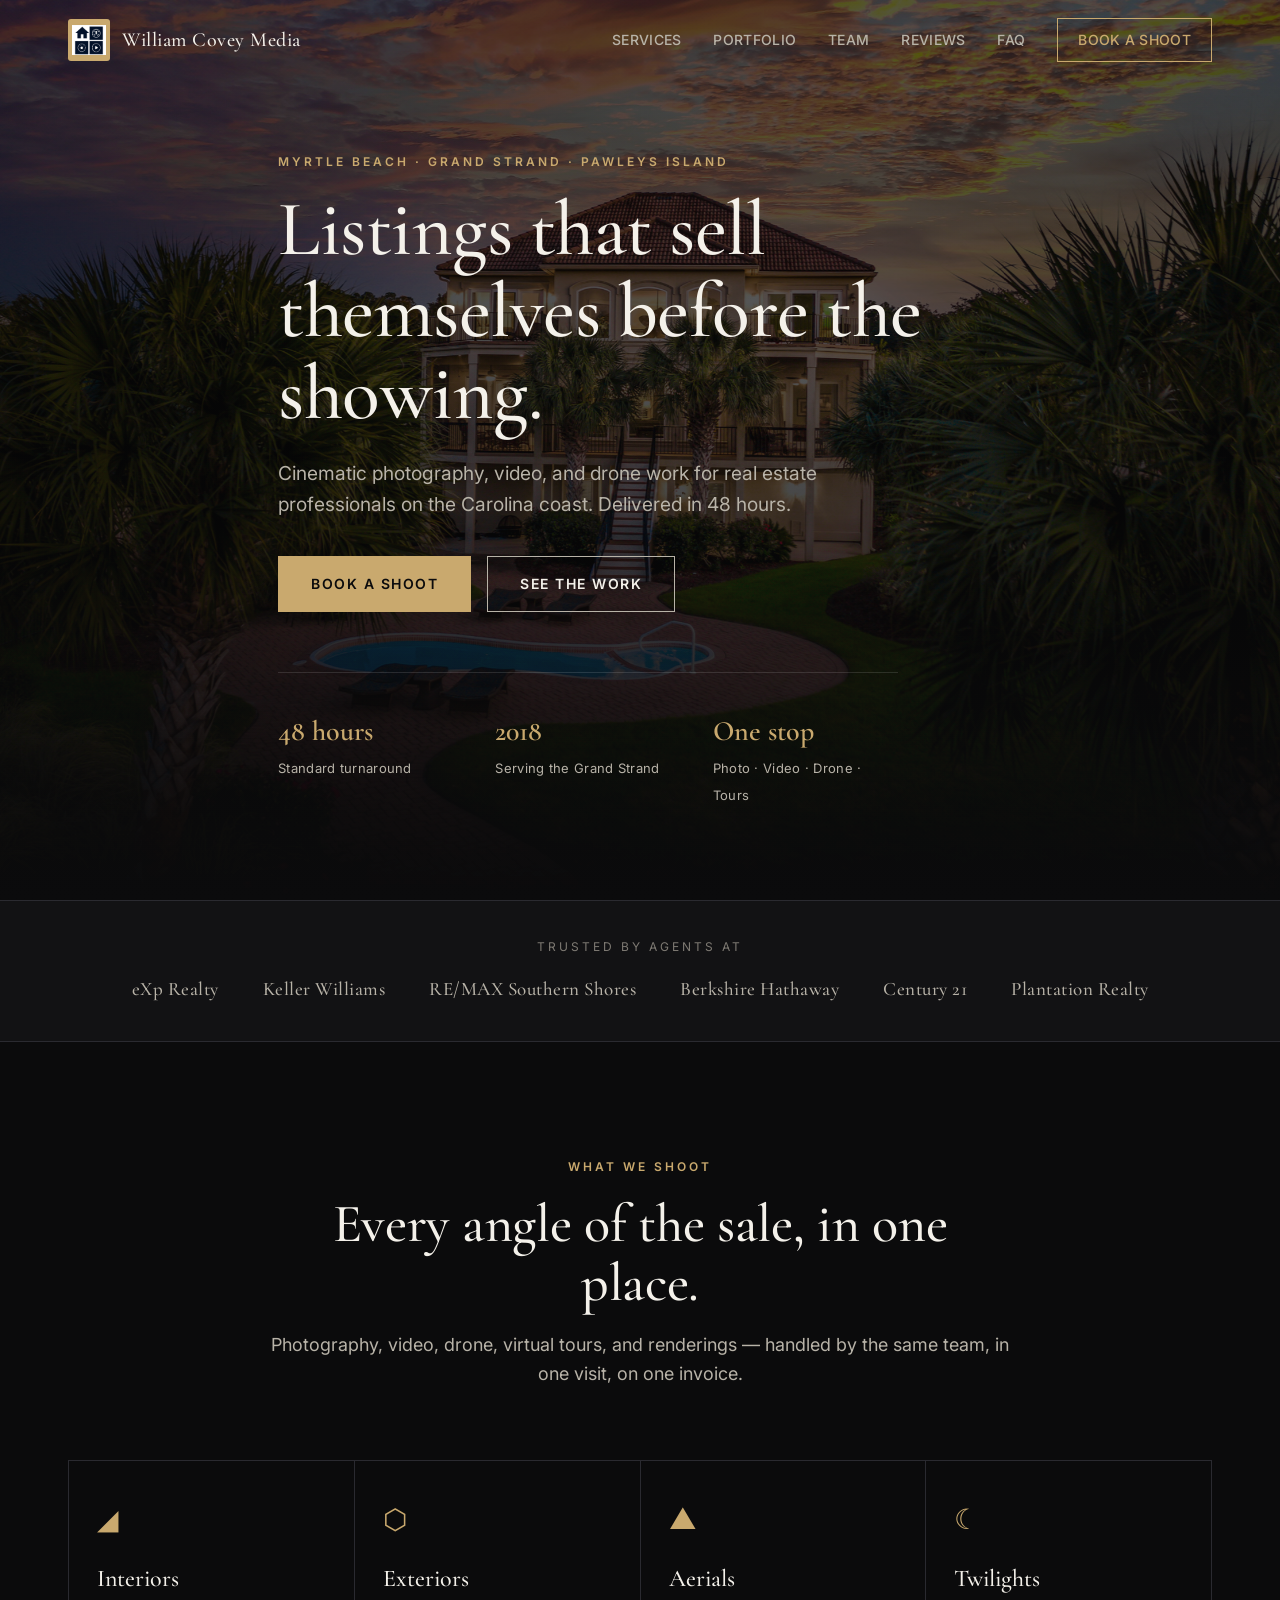
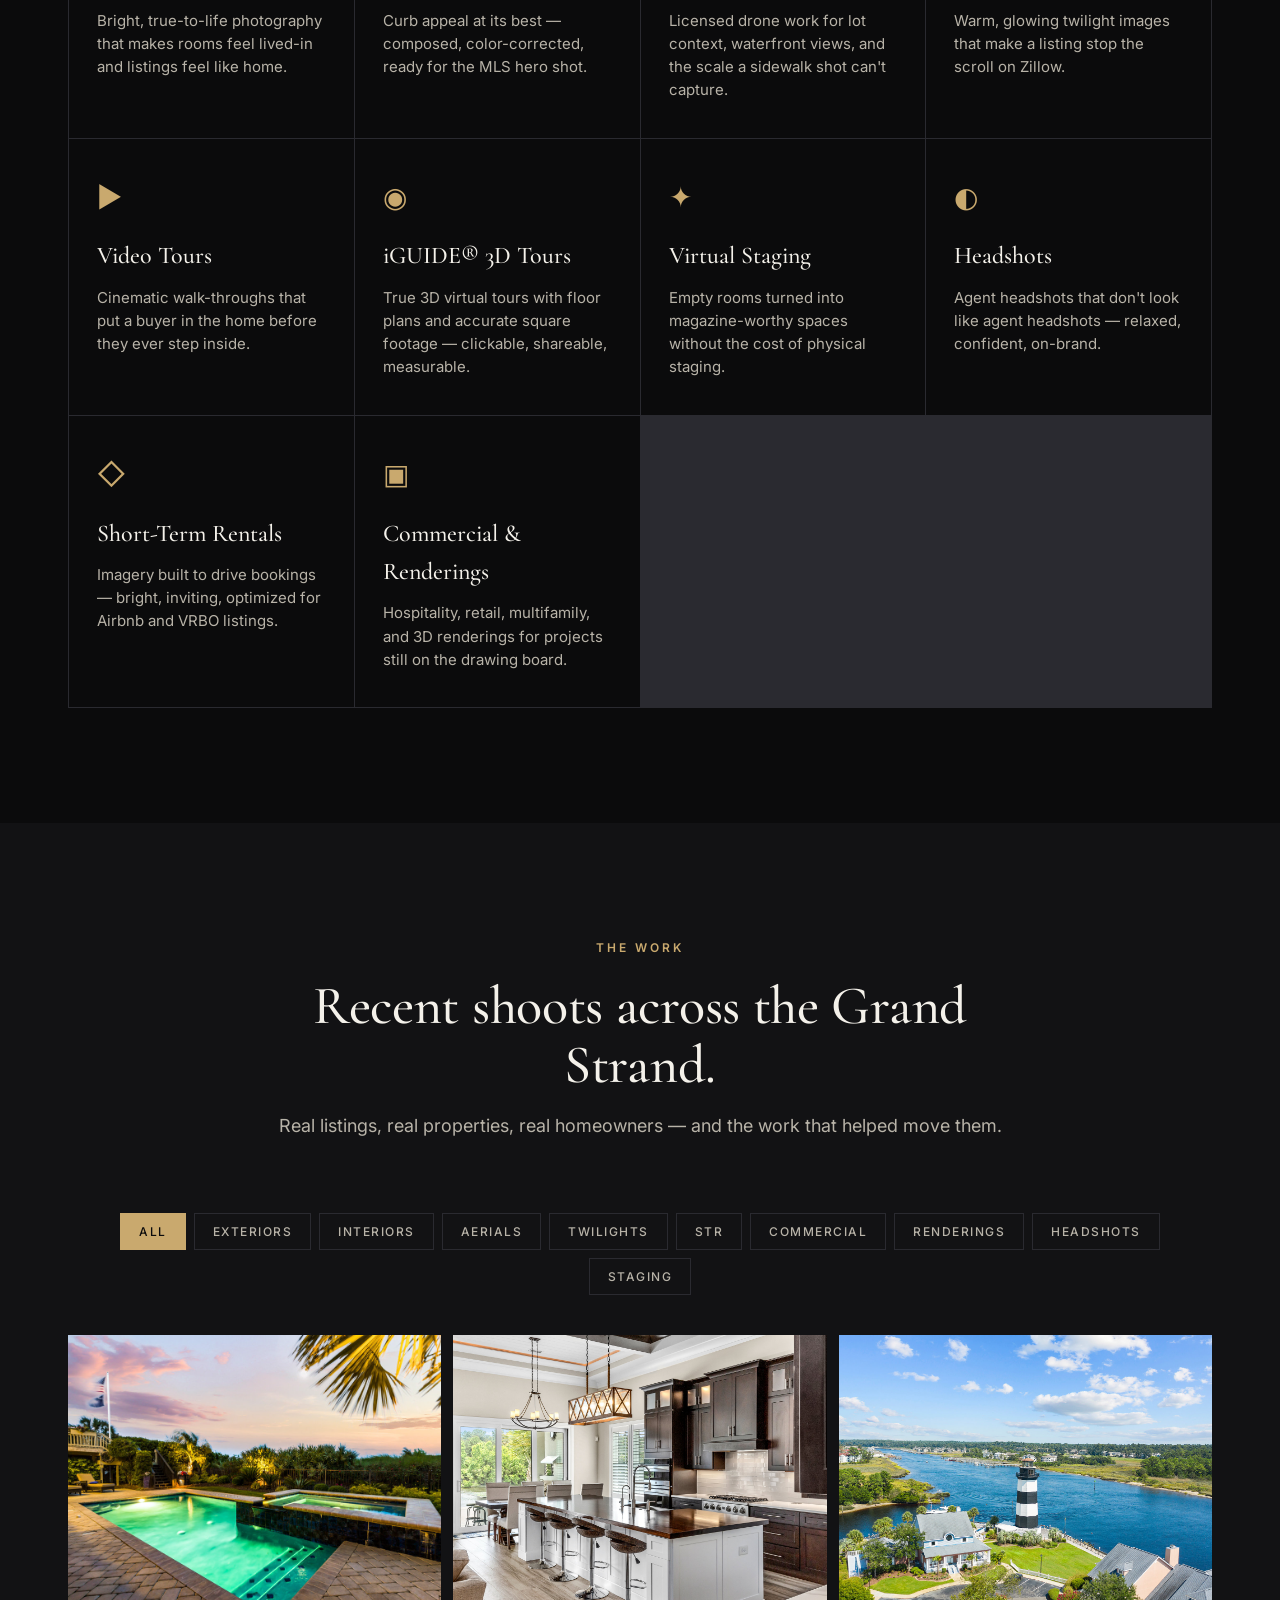
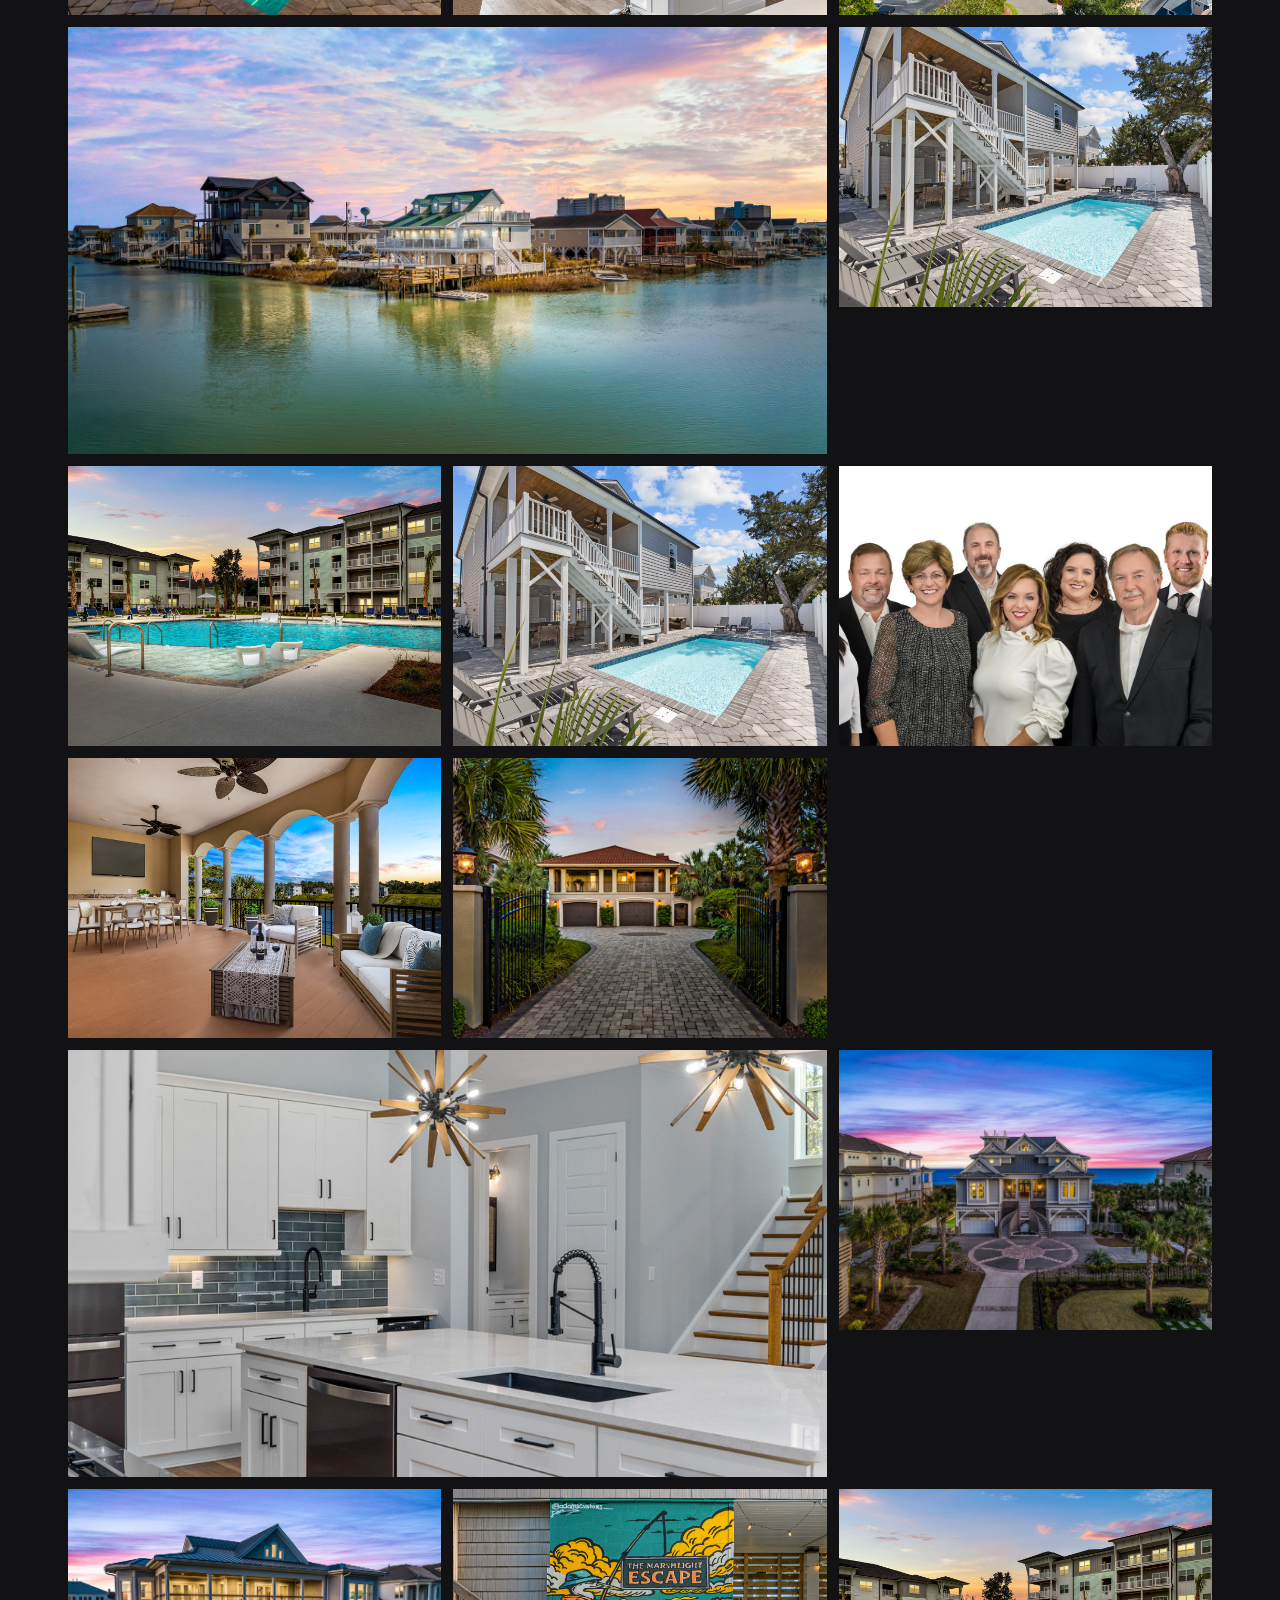
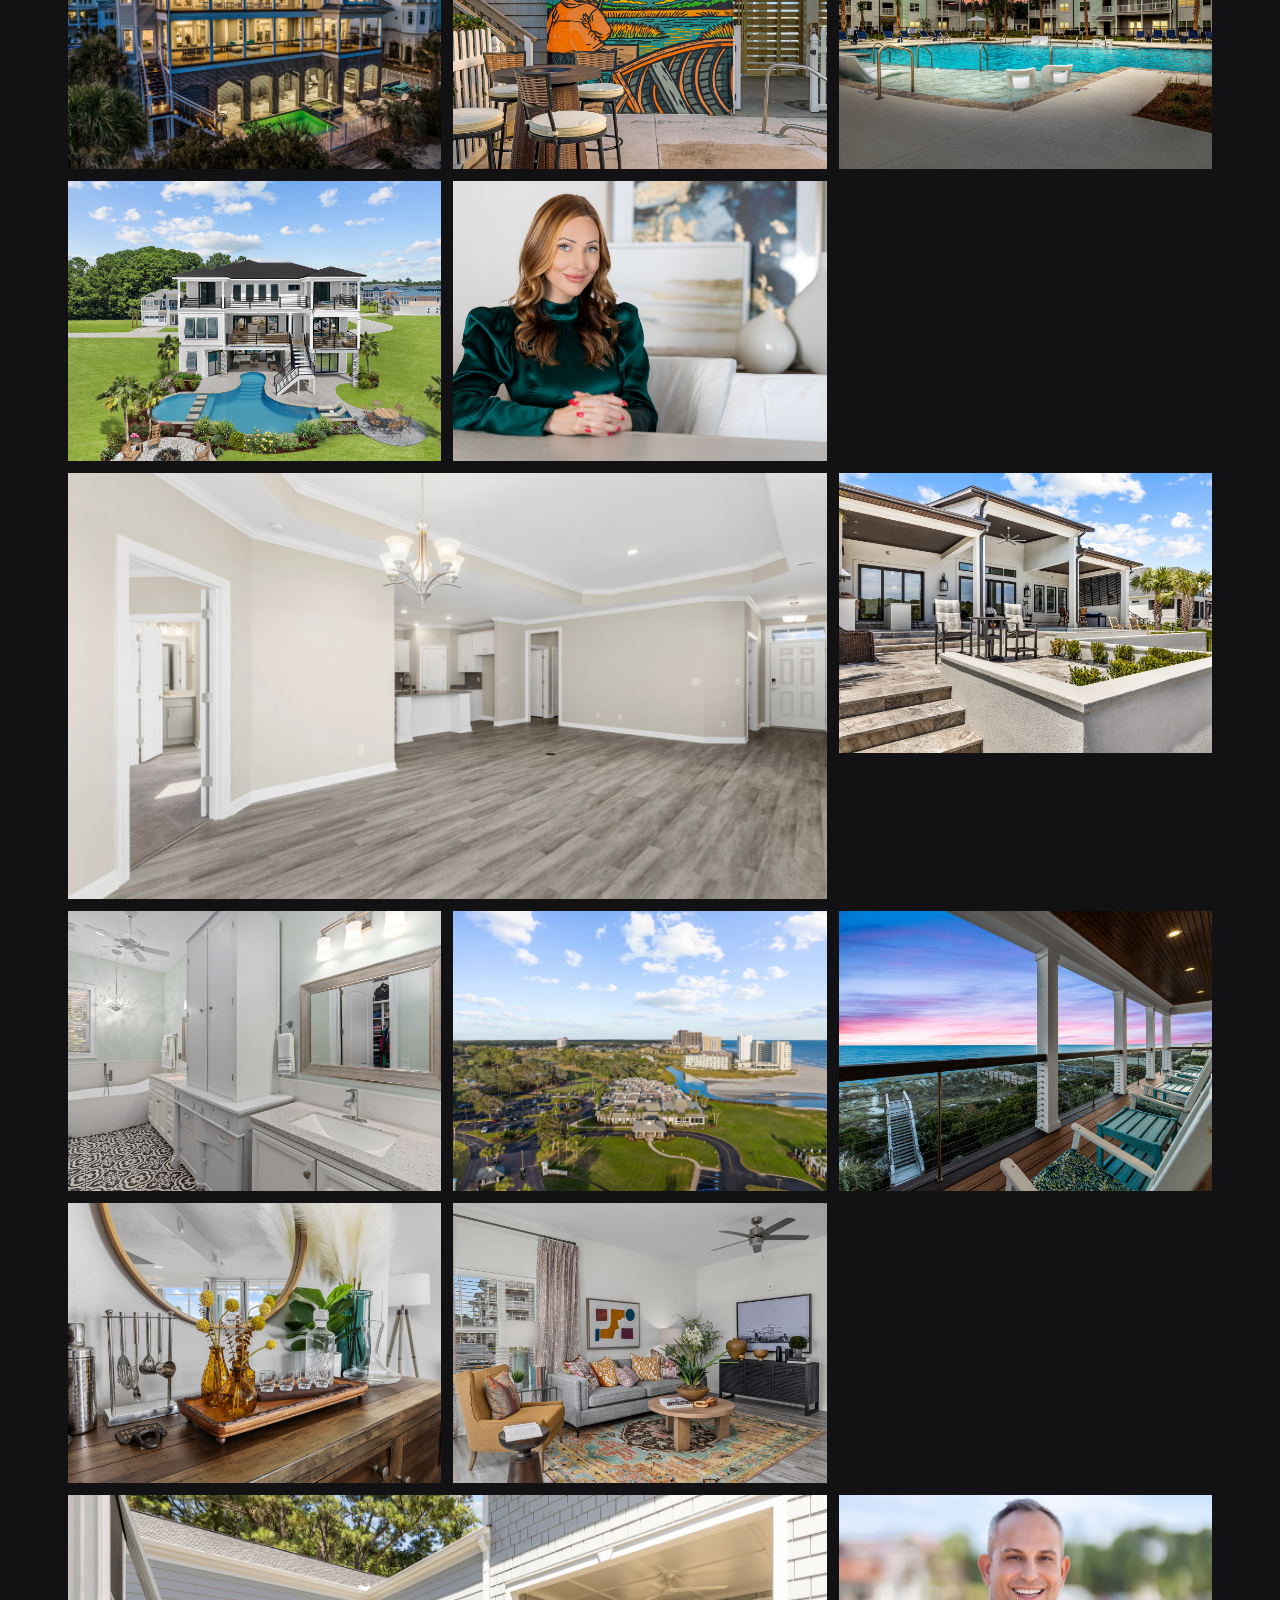
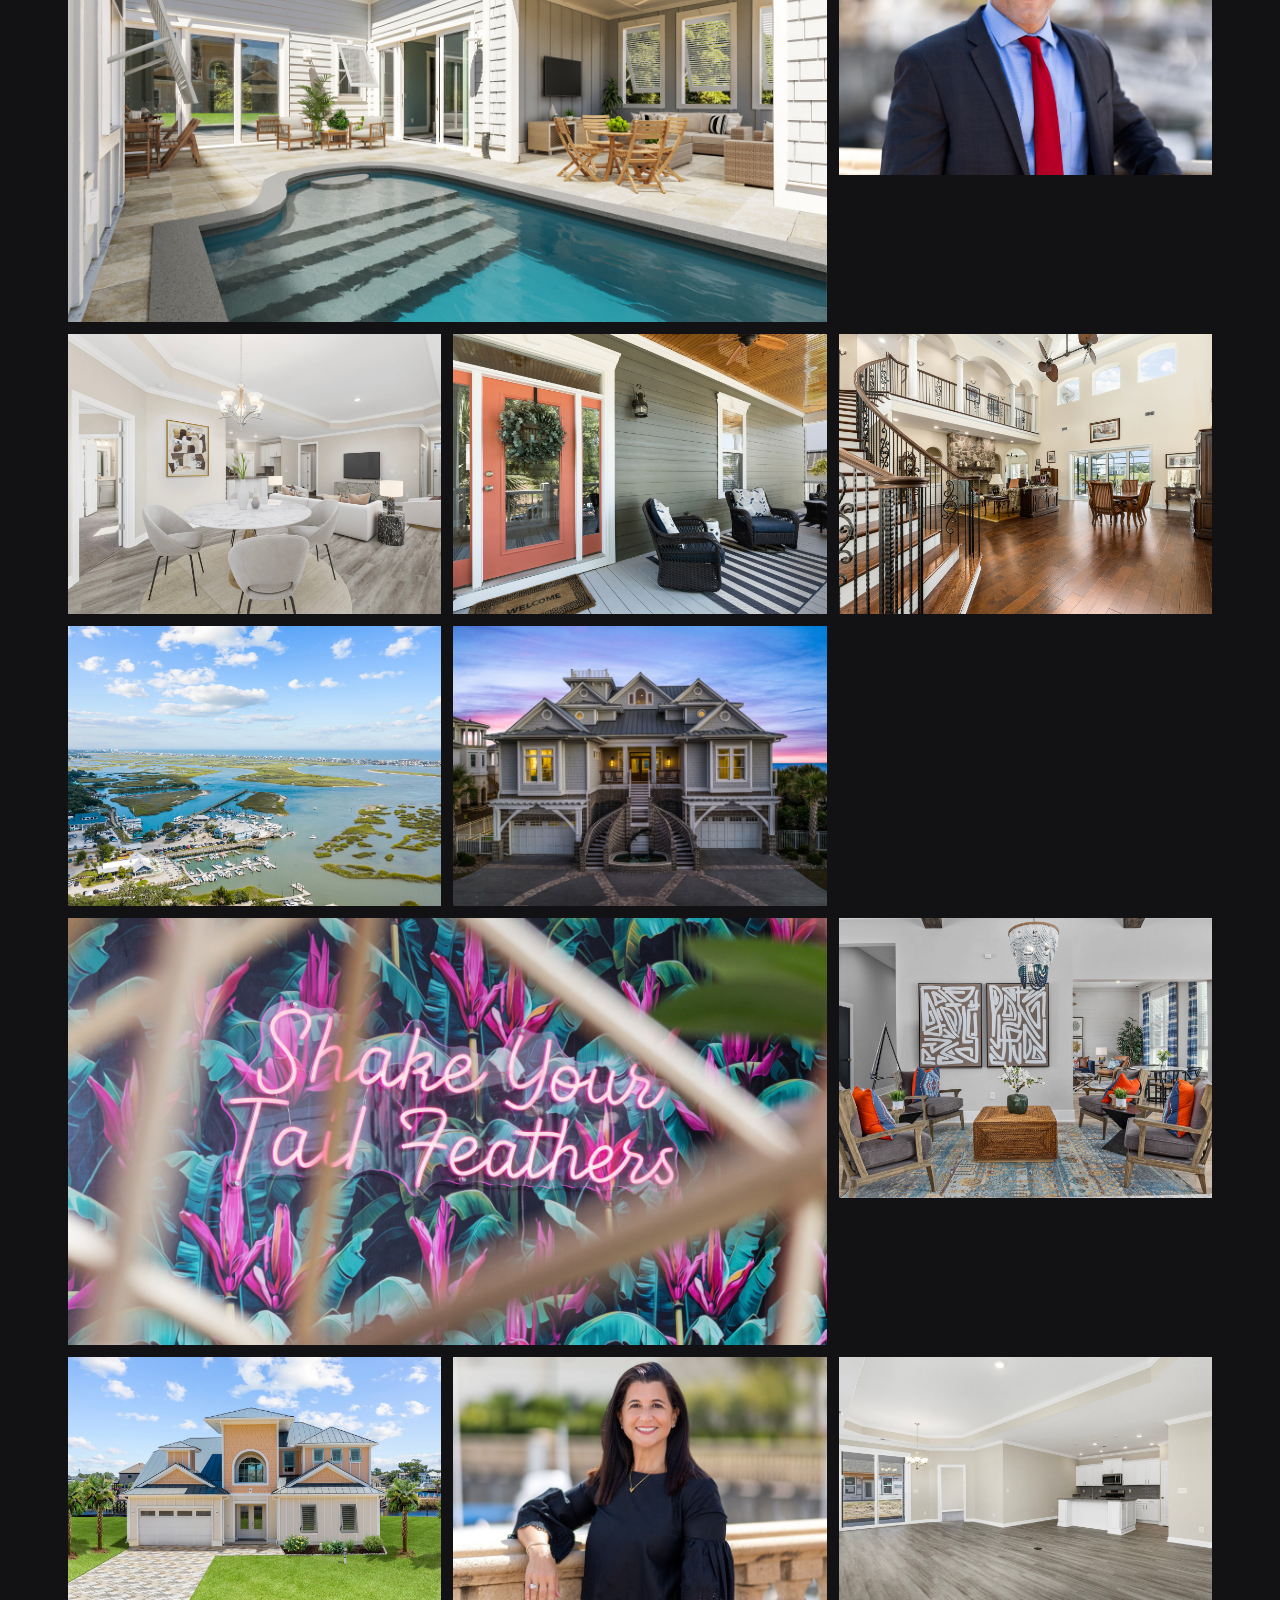
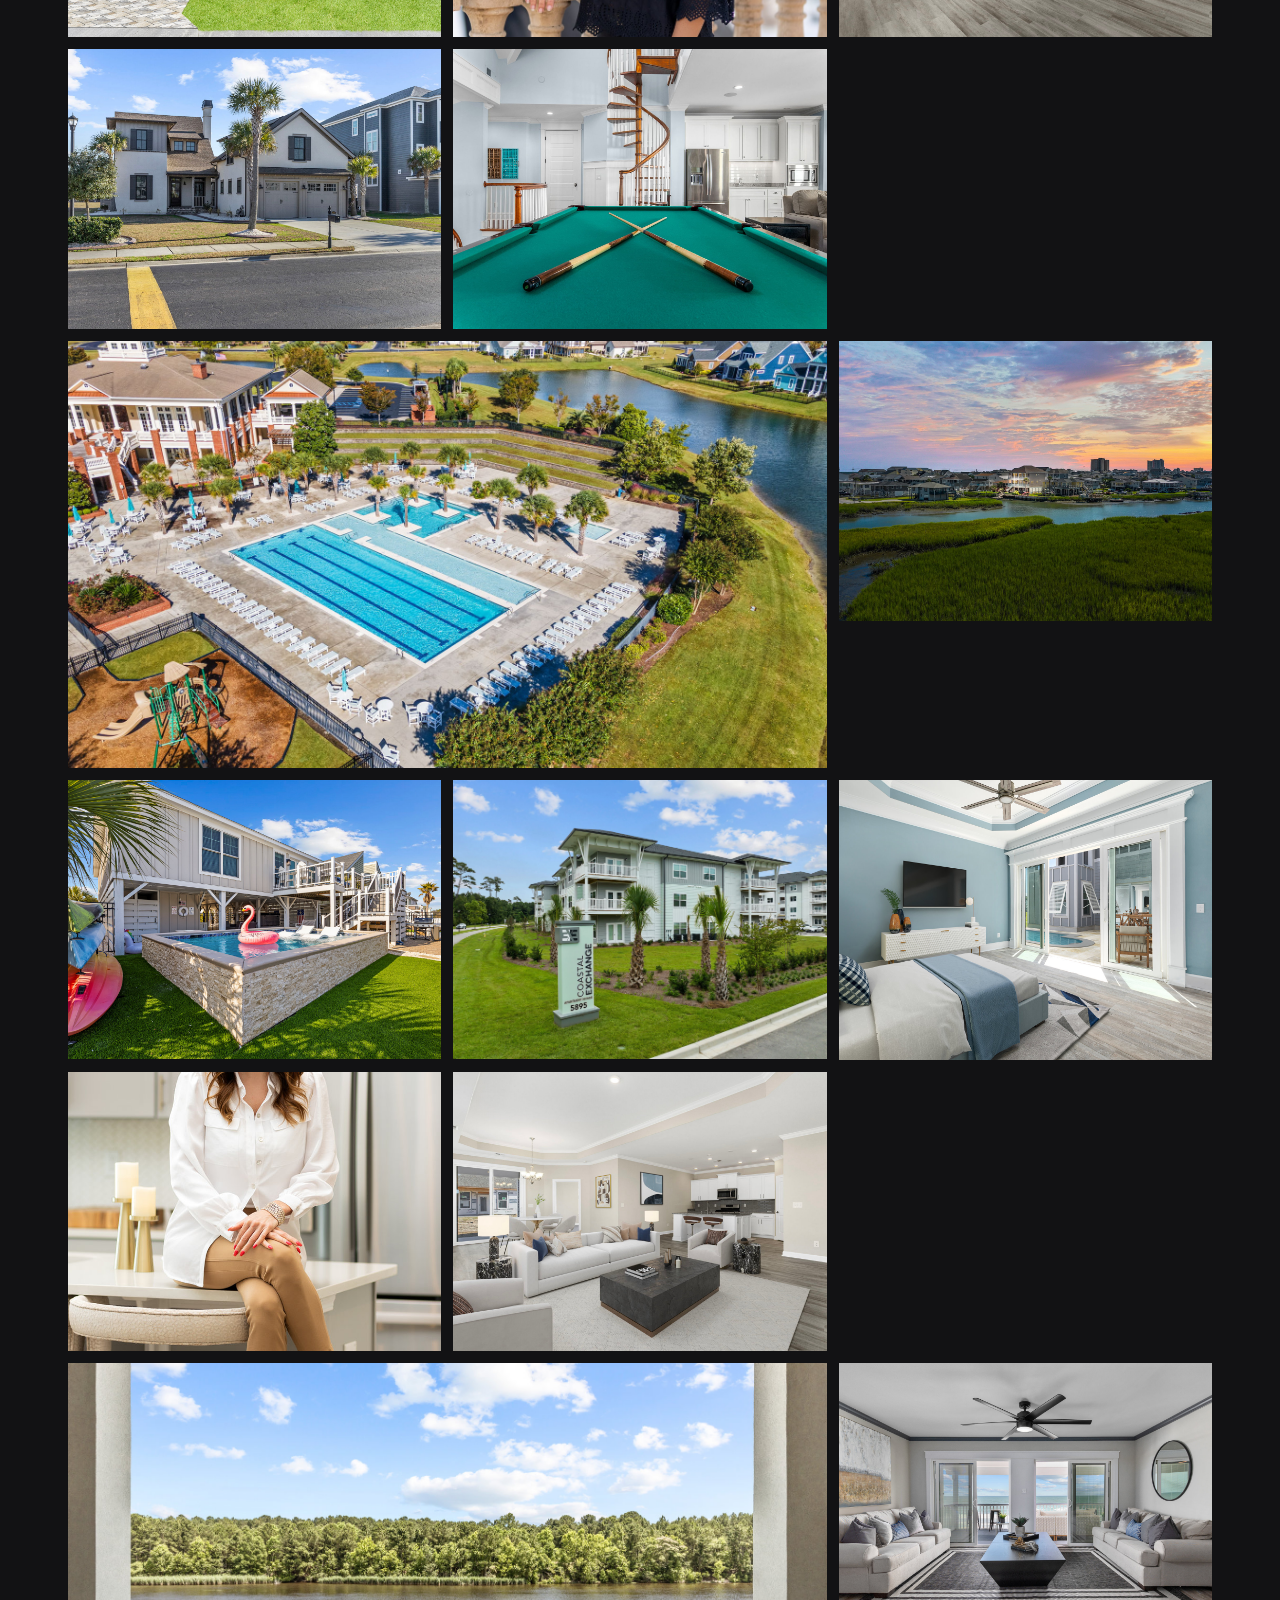
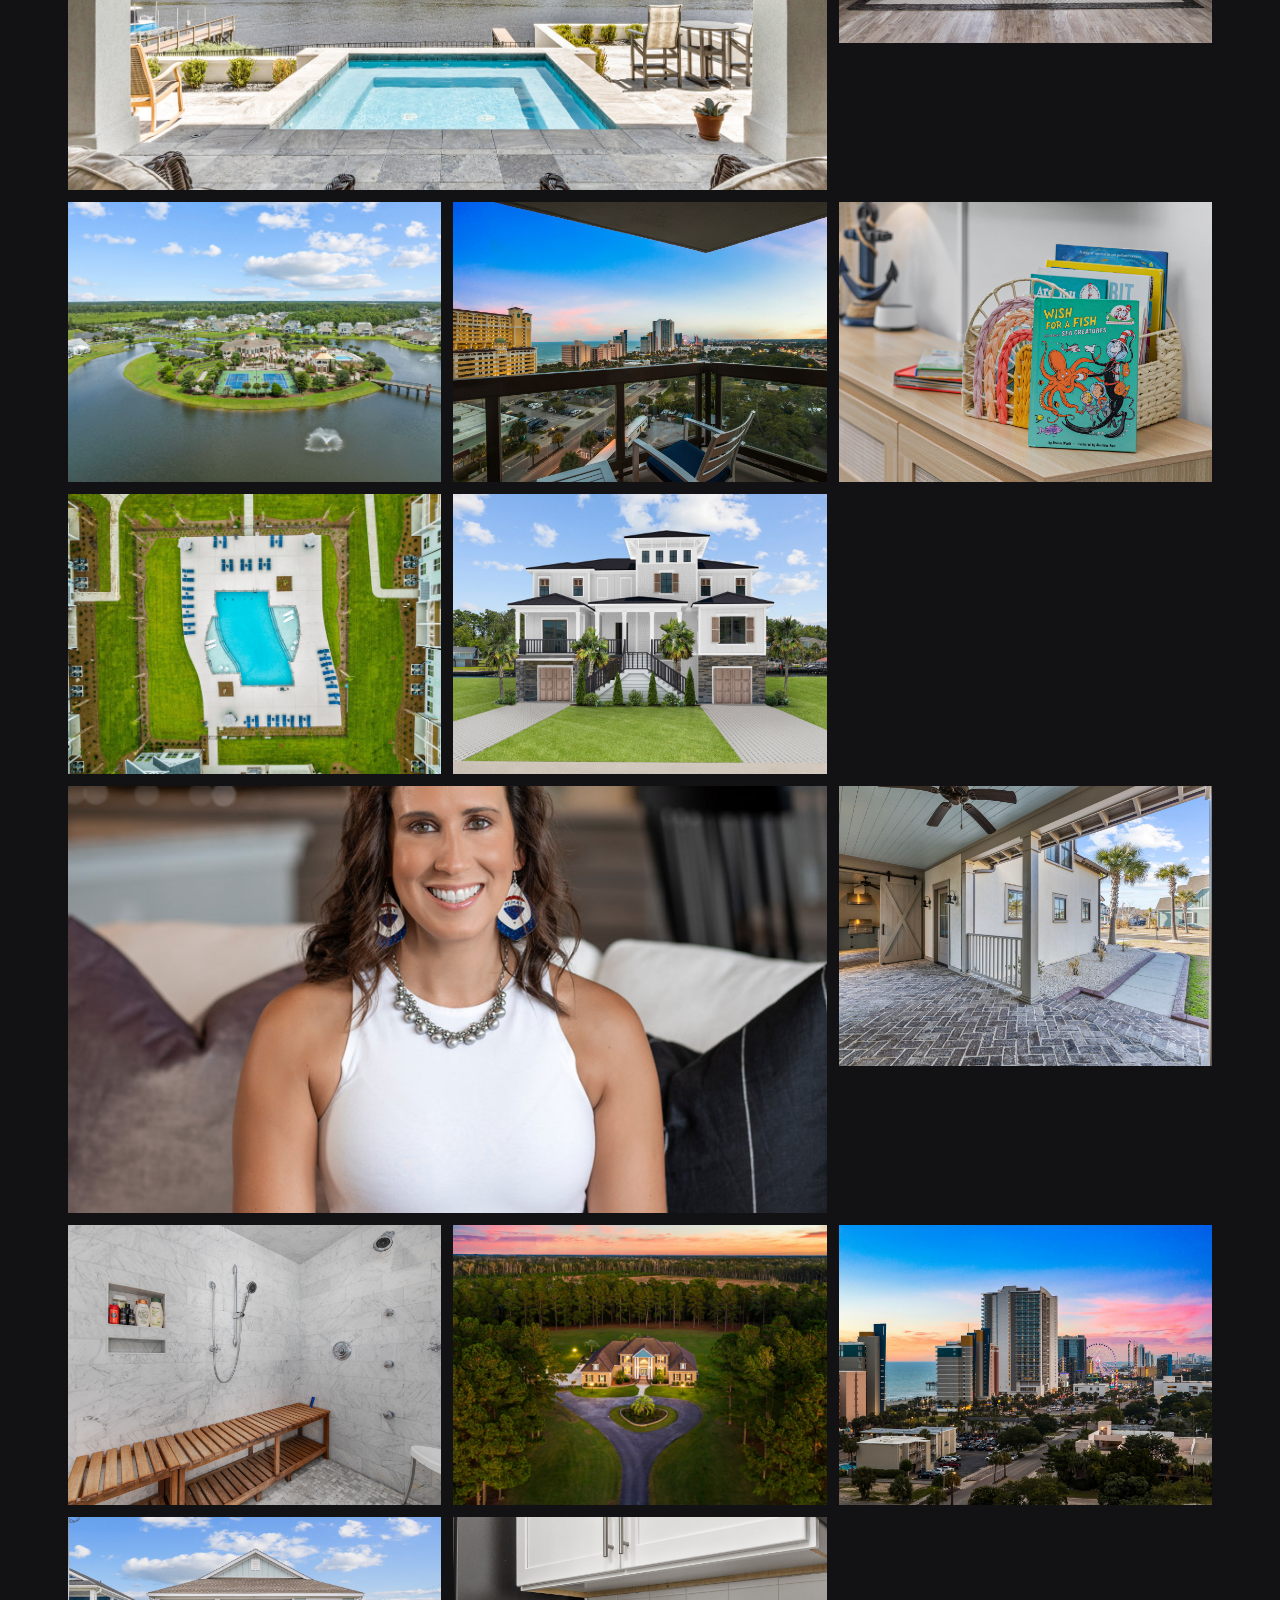
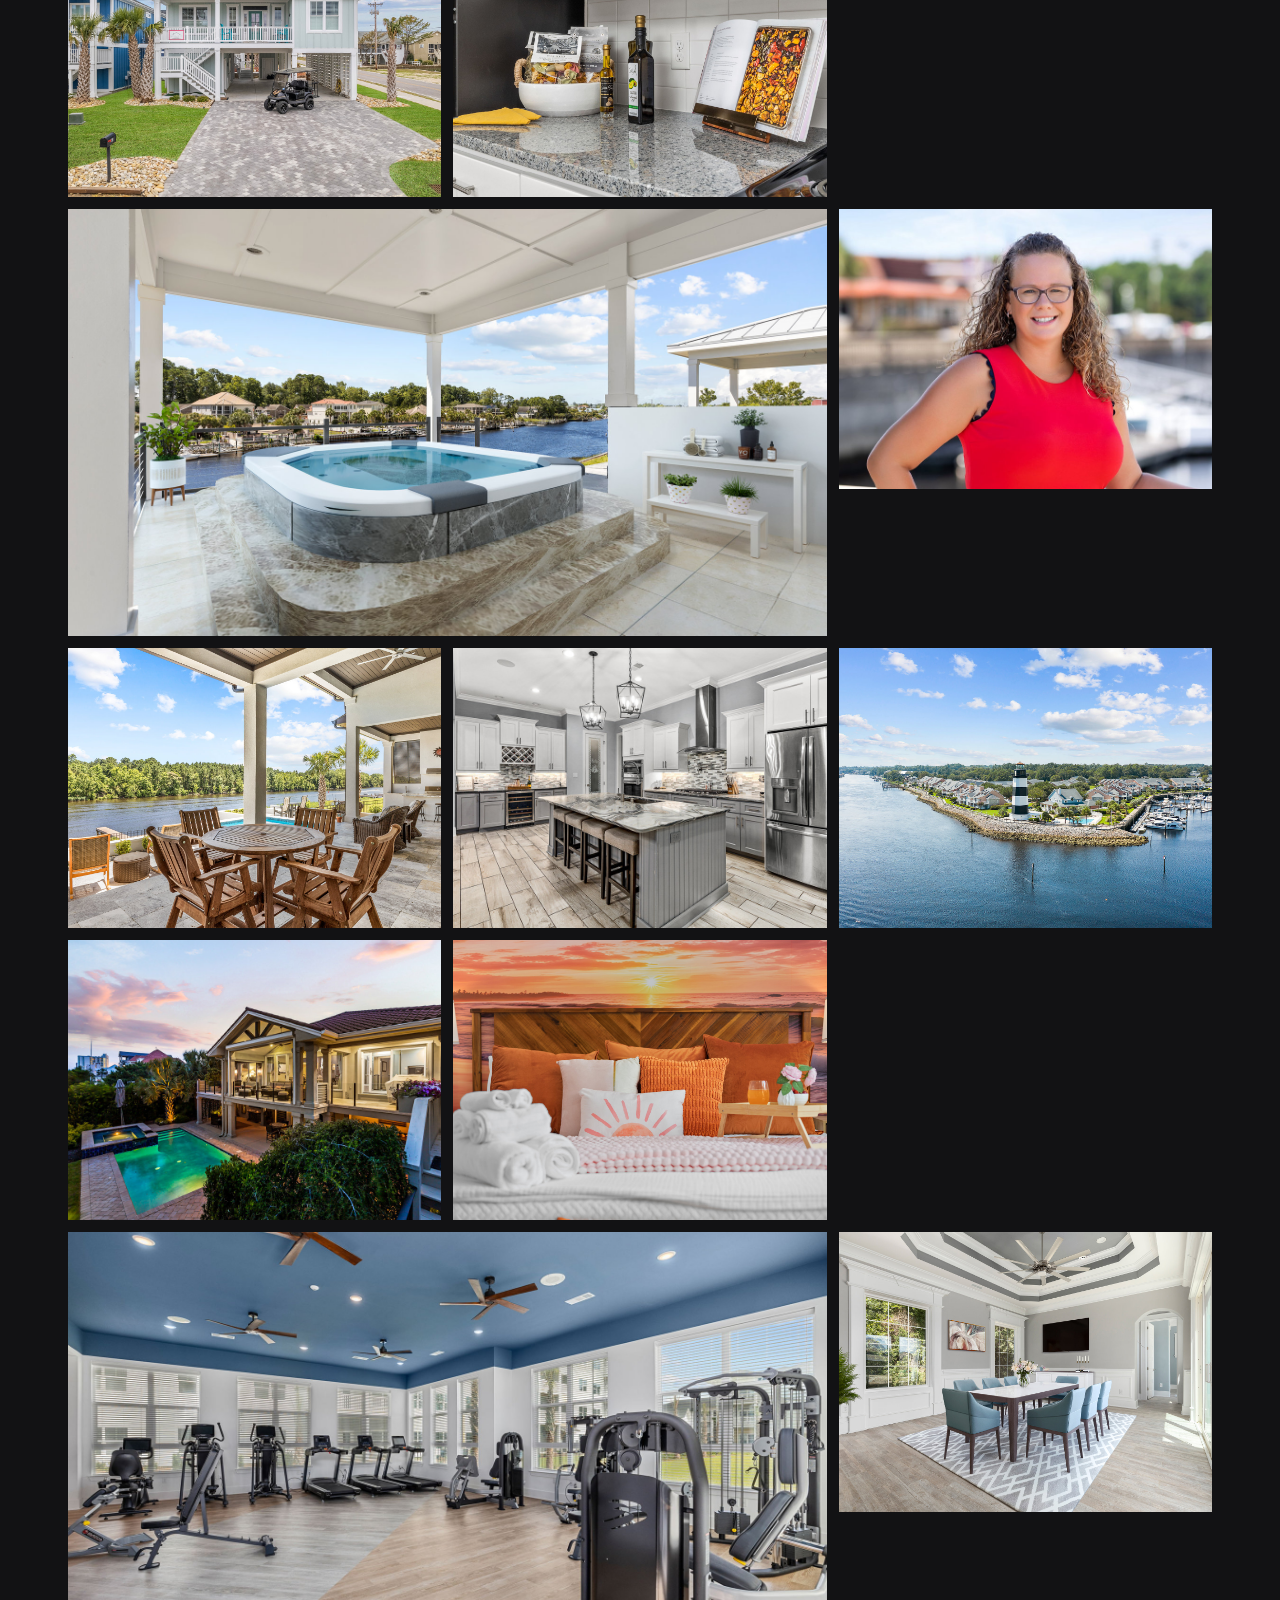
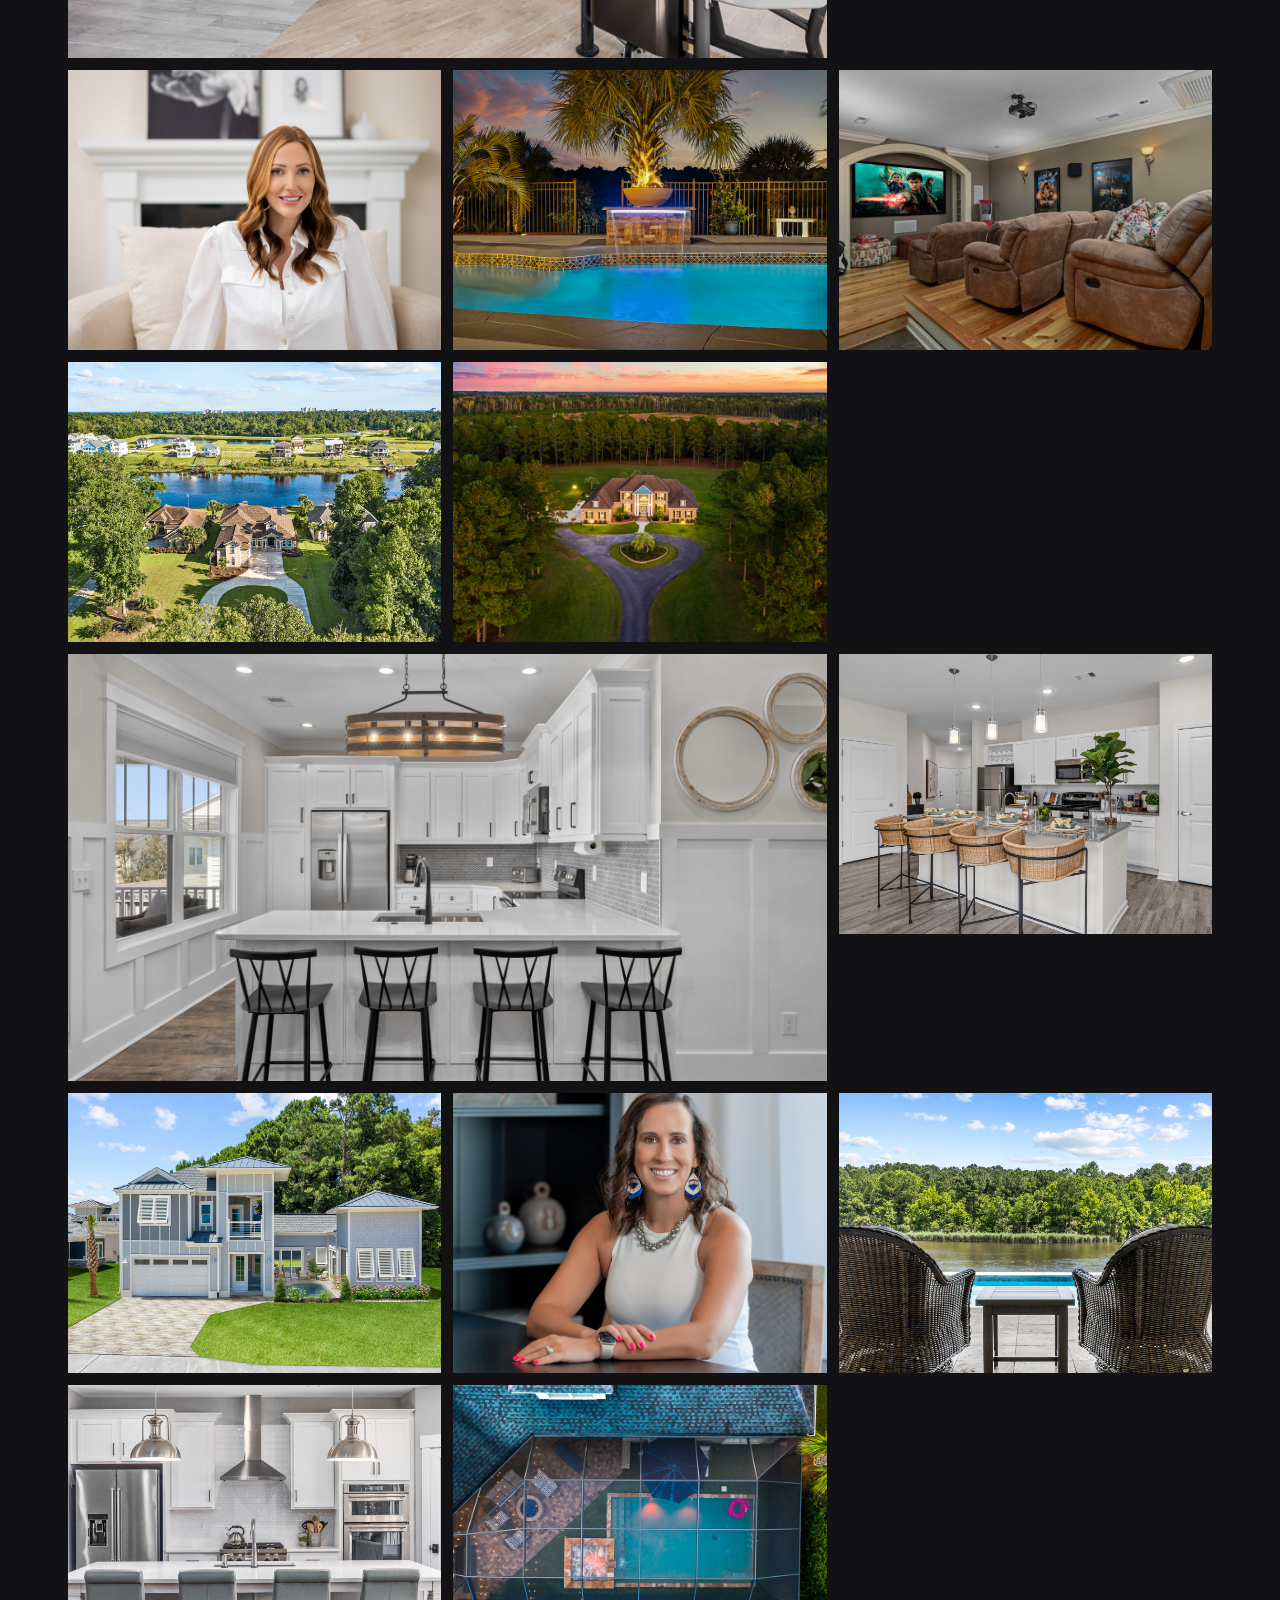
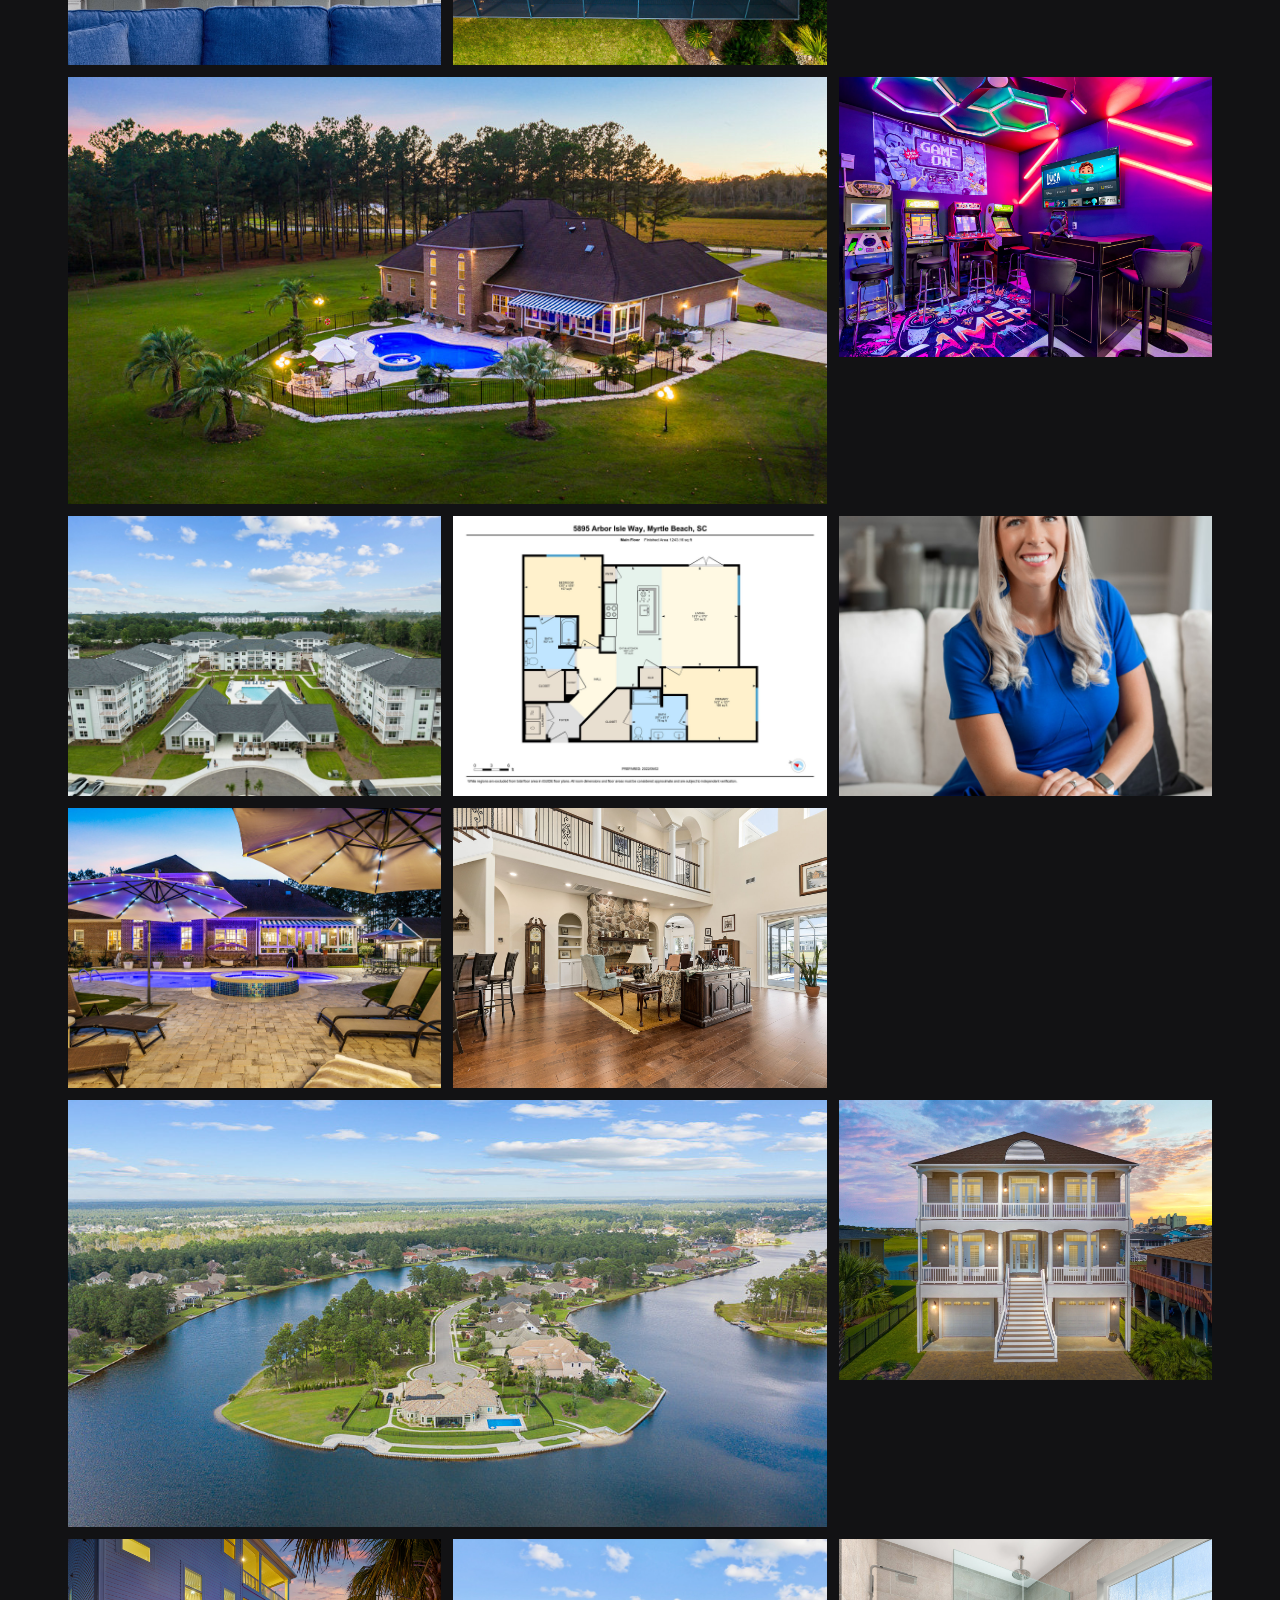
==== commit cd236154: "Pull full asset library: 171 portfolio images, hero video, real brand mark - Expanded gallery from 3" ====
--- a/index.html
+++ b/index.html
@@ -20,7 +20,7 @@
 <header class="site-header" id="siteHeader">
   <div class="container nav-wrap">
     <a href="#top" class="brand">
-      <span class="brand-mark">WCM</span>
+      <img src="images/logo-mark.png" alt="William Covey Media" class="brand-logo">
       <span class="brand-name">William Covey Media</span>
     </a>
     <nav class="nav-links" id="navLinks">
@@ -38,7 +38,9 @@
 </header>
 
 <section class="hero" id="top">
-  <div class="hero-image" style="background-image: url('images/hero.jpg');"></div>
+  <video class="hero-video" autoplay muted loop playsinline poster="images/hero.jpg">
+    <source src="videos/hero.mp4" type="video/mp4">
+  </video>
   <div class="hero-overlay"></div>
   <div class="container hero-content">
     <p class="eyebrow">Myrtle Beach · Grand Strand · Pawleys Island</p>
@@ -110,6 +112,7 @@
       <button class="filter-btn" data-filter="commercial">Commercial</button>
       <button class="filter-btn" data-filter="renderings">Renderings</button>
       <button class="filter-btn" data-filter="headshots">Headshots</button>
+      <button class="filter-btn" data-filter="virtual-staging">Staging</button>
     </div>
 
     <div class="gallery" id="gallery">
@@ -246,7 +249,7 @@
 <footer class="site-footer">
   <div class="container footer-grid">
     <div>
-      <span class="brand-mark">WCM</span>
+      <img src="images/logo-mark.png" alt="William Covey Media" class="footer-logo">
       <p>William Covey Media, LLC<br>Real estate &amp; commercial digital media<br>Myrtle Beach, SC</p>
     </div>
     <div>
--- a/styles.css
+++ b/styles.css
@@ -67,16 +67,27 @@
   display: flex; align-items: center; gap: 12px;
   color: var(--ink);
 }
-.brand-mark {
-  display: inline-flex;
-  align-items: center; justify-content: center;
-  width: 38px; height: 38px;
-  border: 1px solid var(--accent);
-  color: var(--accent);
-  font-family: var(--serif);
-  font-weight: 600;
-  font-size: 14px;
-  letter-spacing: 1px;
+.brand-logo {
+  width: 42px;
+  height: 42px;
+  object-fit: contain;
+  padding: 4px;
+  background: var(--accent);
+  border-radius: 3px;
+  transition: transform .25s, background .25s;
+}
+.brand:hover .brand-logo {
+  background: var(--accent-2);
+  transform: scale(1.05);
+}
+.footer-logo {
+  width: 64px;
+  height: 64px;
+  object-fit: contain;
+  padding: 6px;
+  background: var(--accent);
+  border-radius: 4px;
+  opacity: .9;
 }
 .brand-name {
   font-family: var(--serif);
@@ -125,12 +136,12 @@
   overflow: hidden;
   padding: 120px 0 60px;
 }
-.hero-image {
+.hero-video {
   position: absolute; inset: 0;
-  background-size: cover;
-  background-position: center;
+  width: 100%; height: 100%;
+  object-fit: cover;
   filter: brightness(.6) saturate(1.05);
-  transform: scale(1.05);
+  transform: scale(1.02);
   animation: heroIn 1.4s ease-out forwards;
 }
 .hero-overlay {
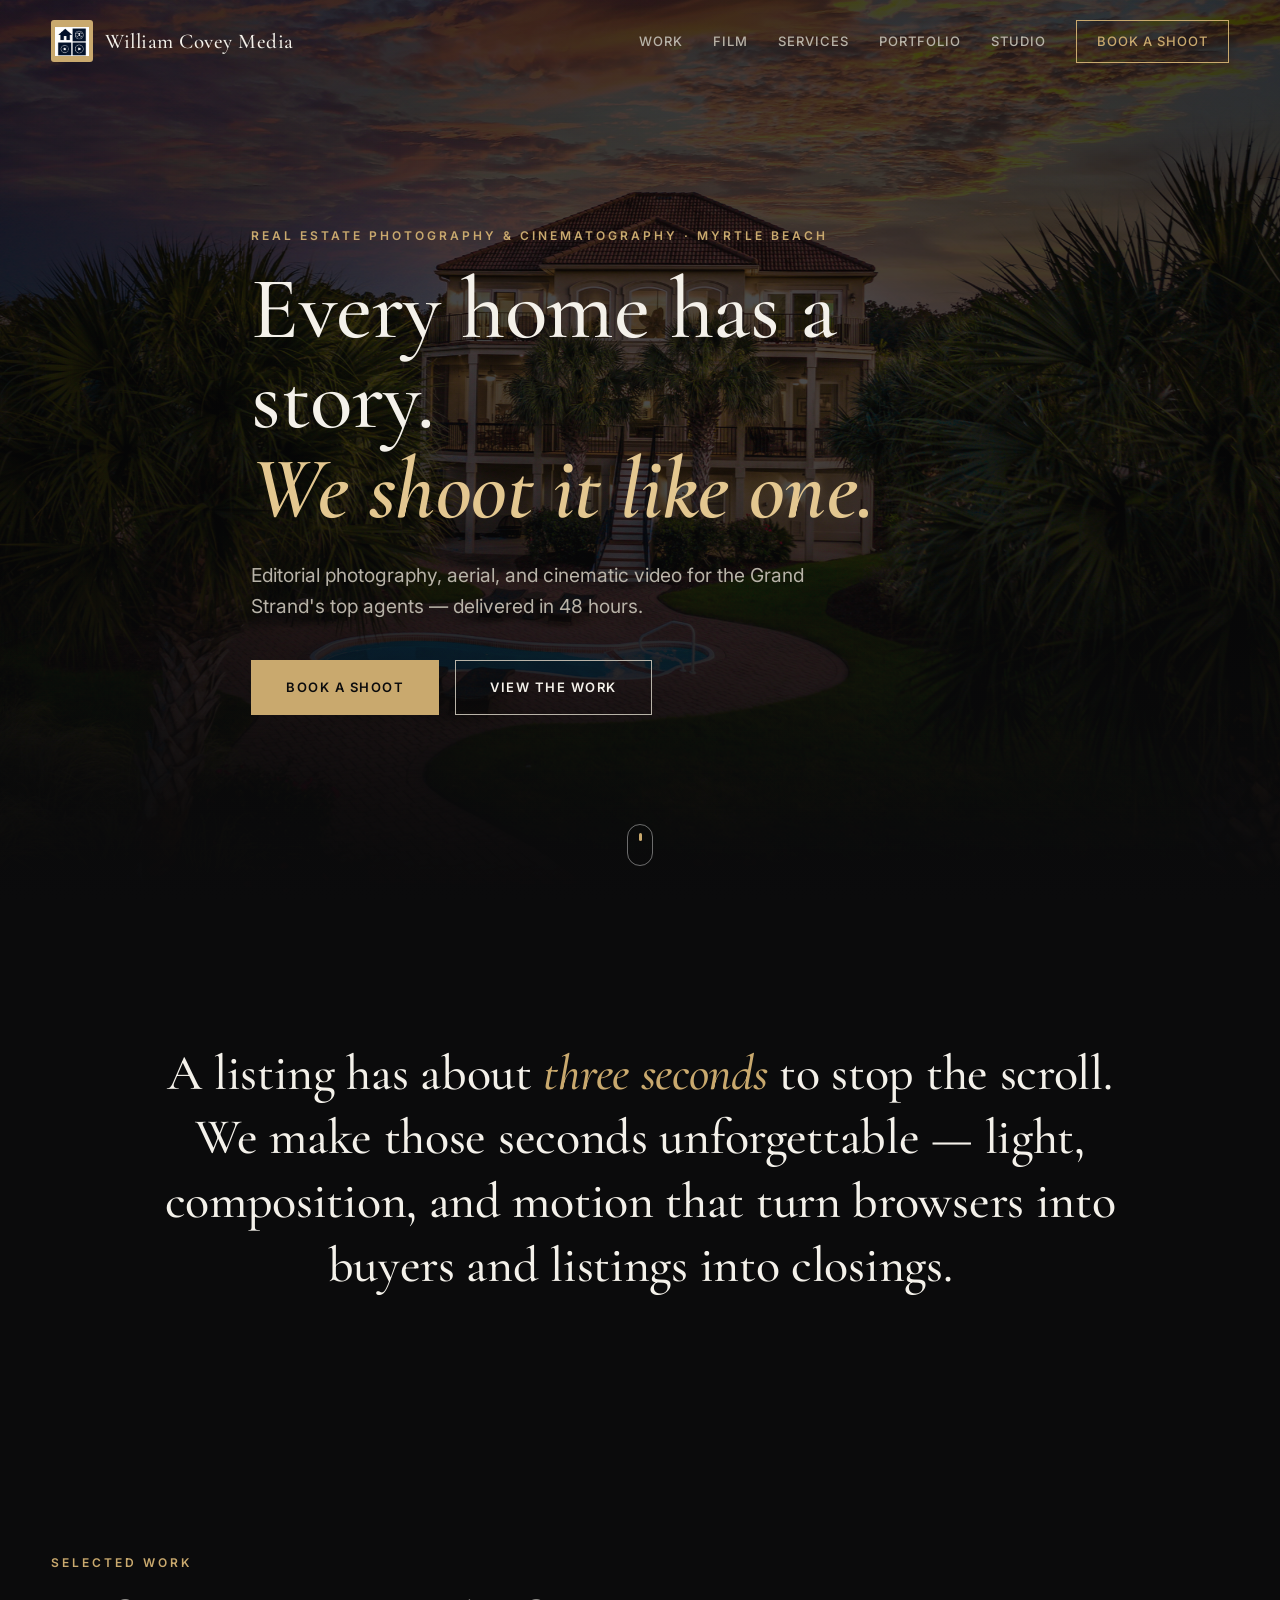
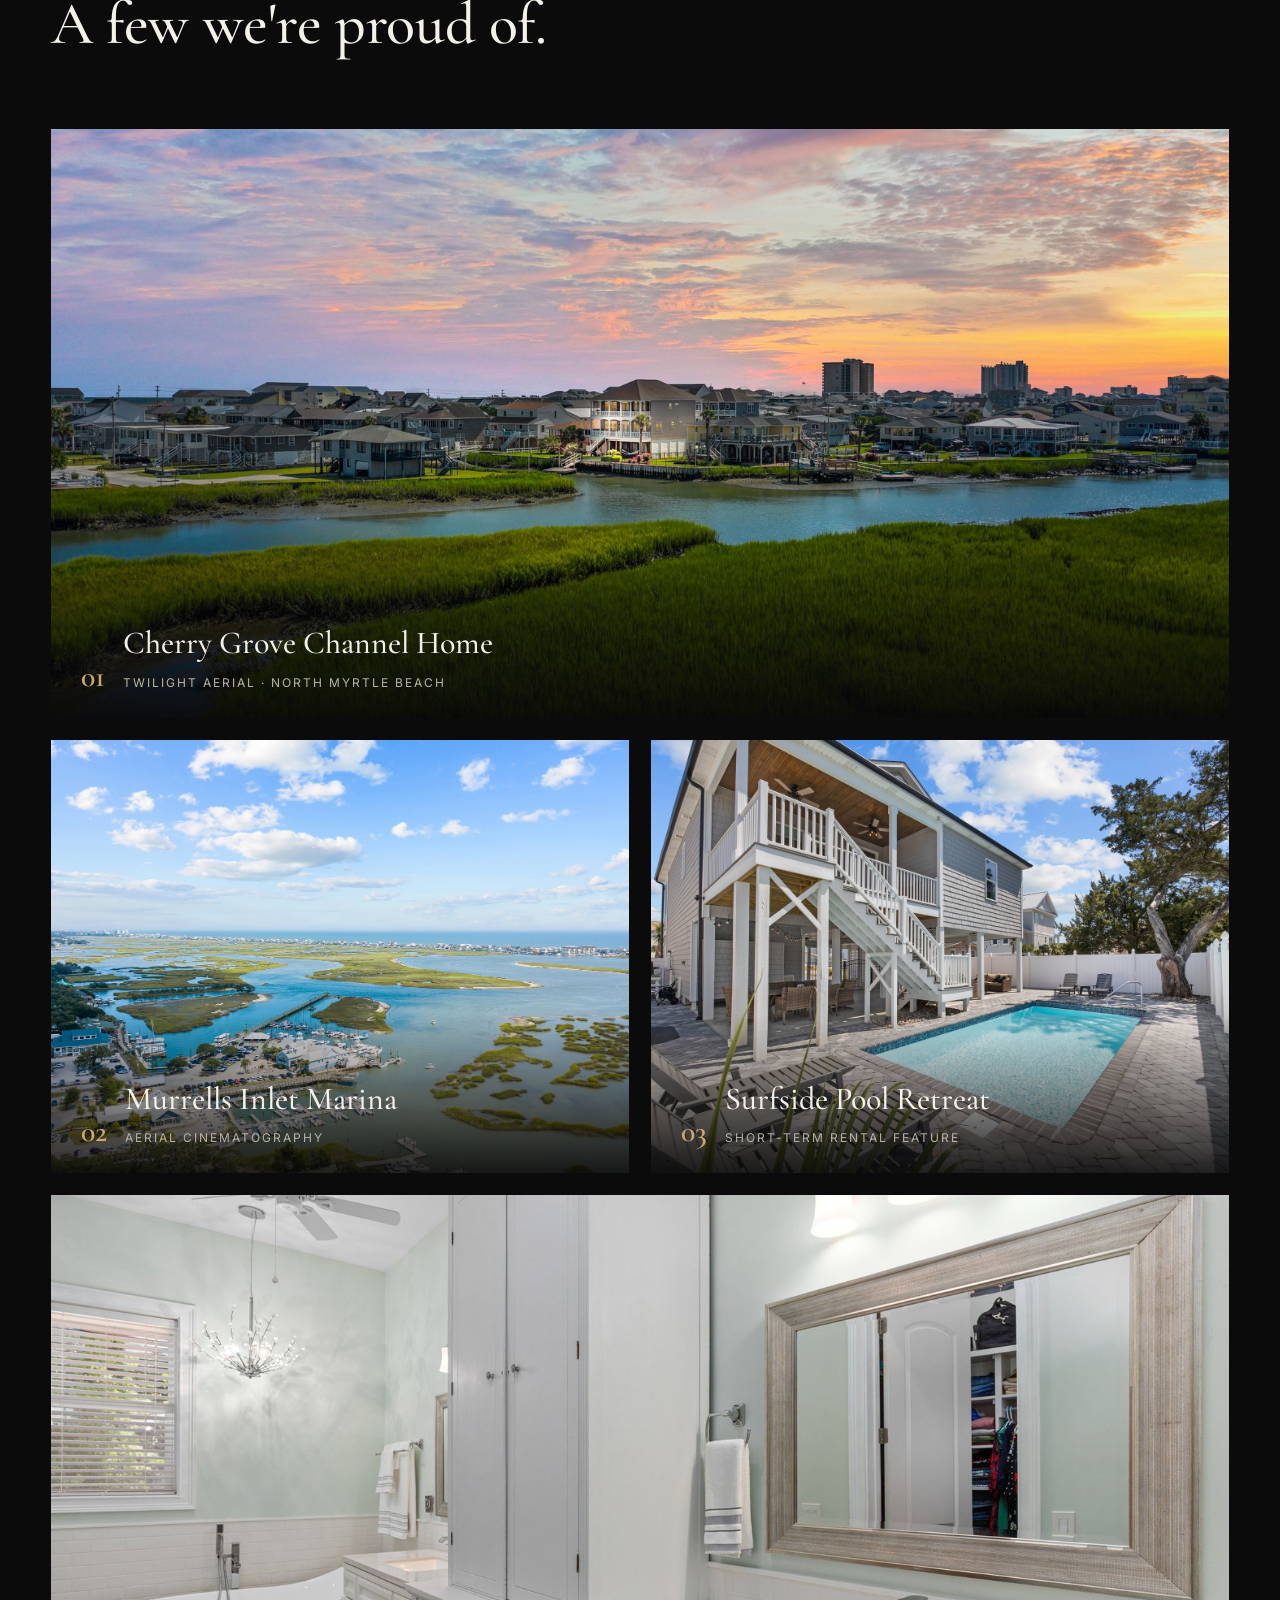
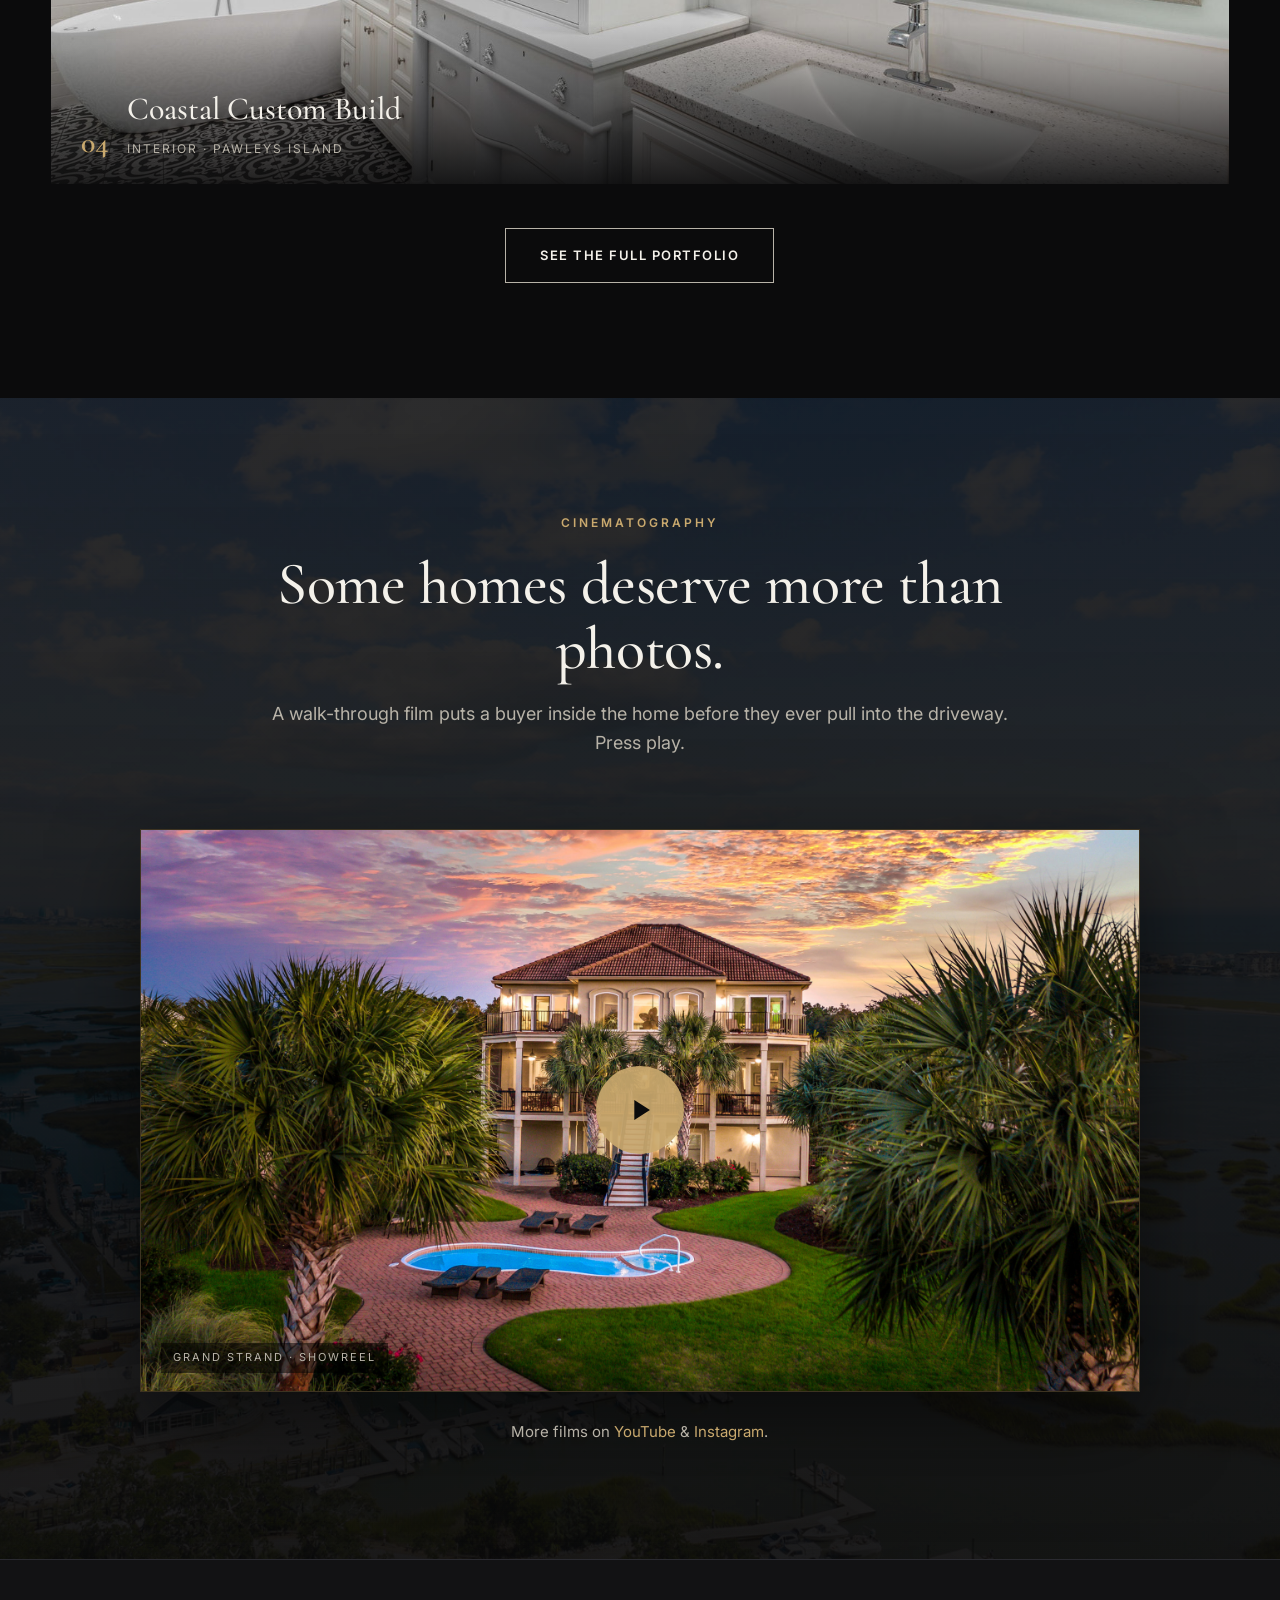
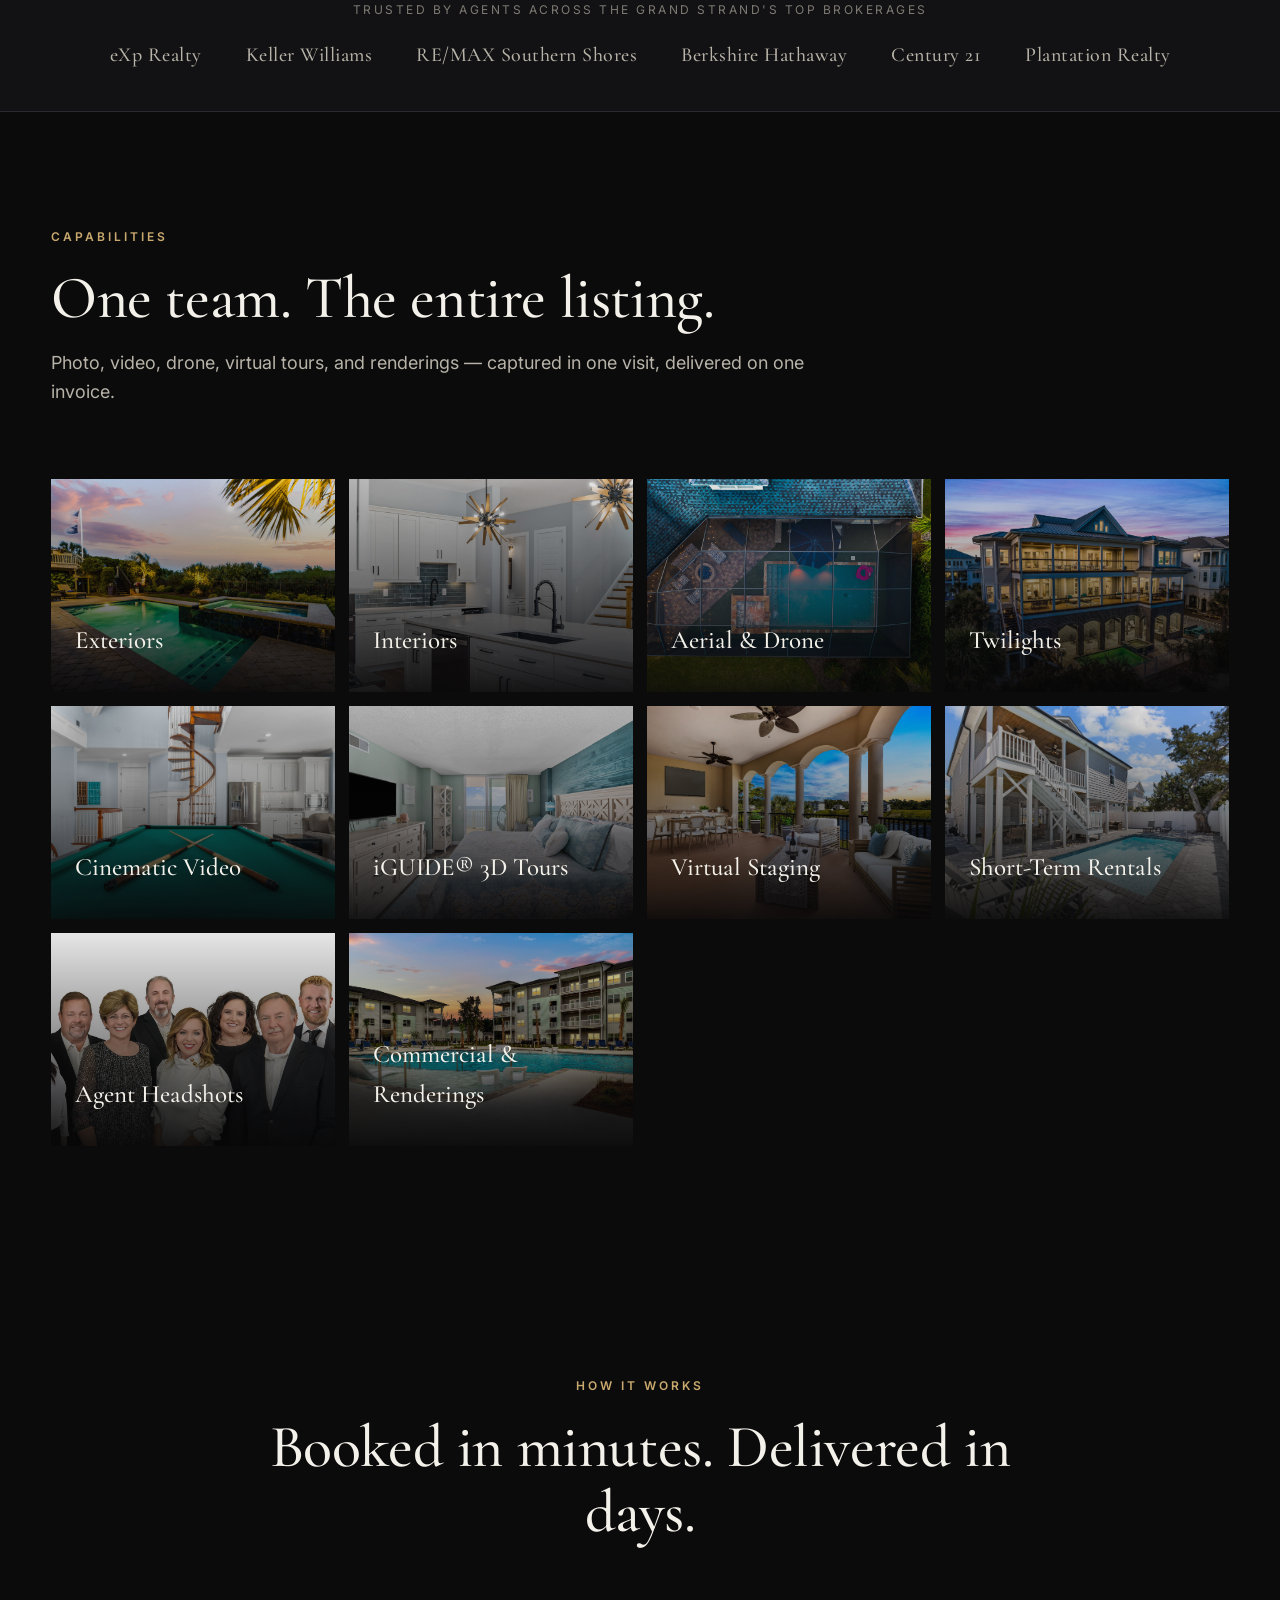
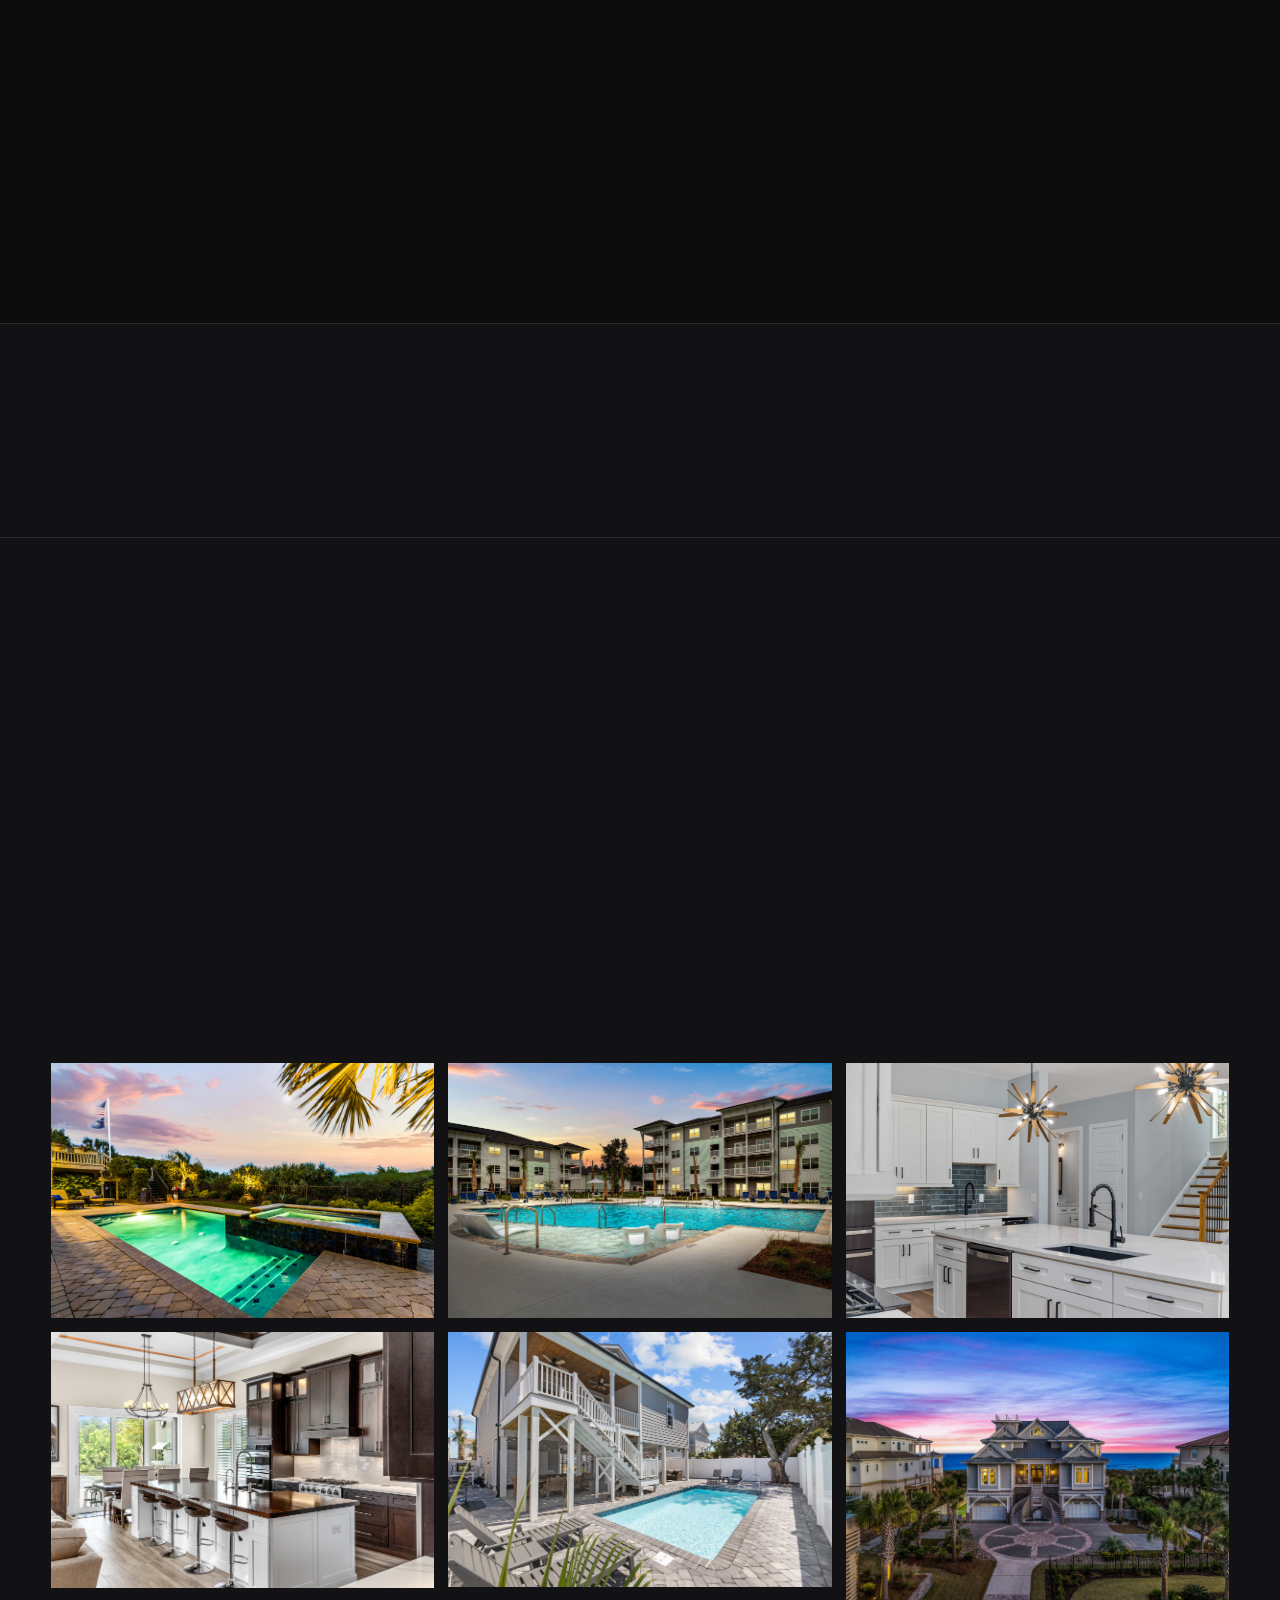
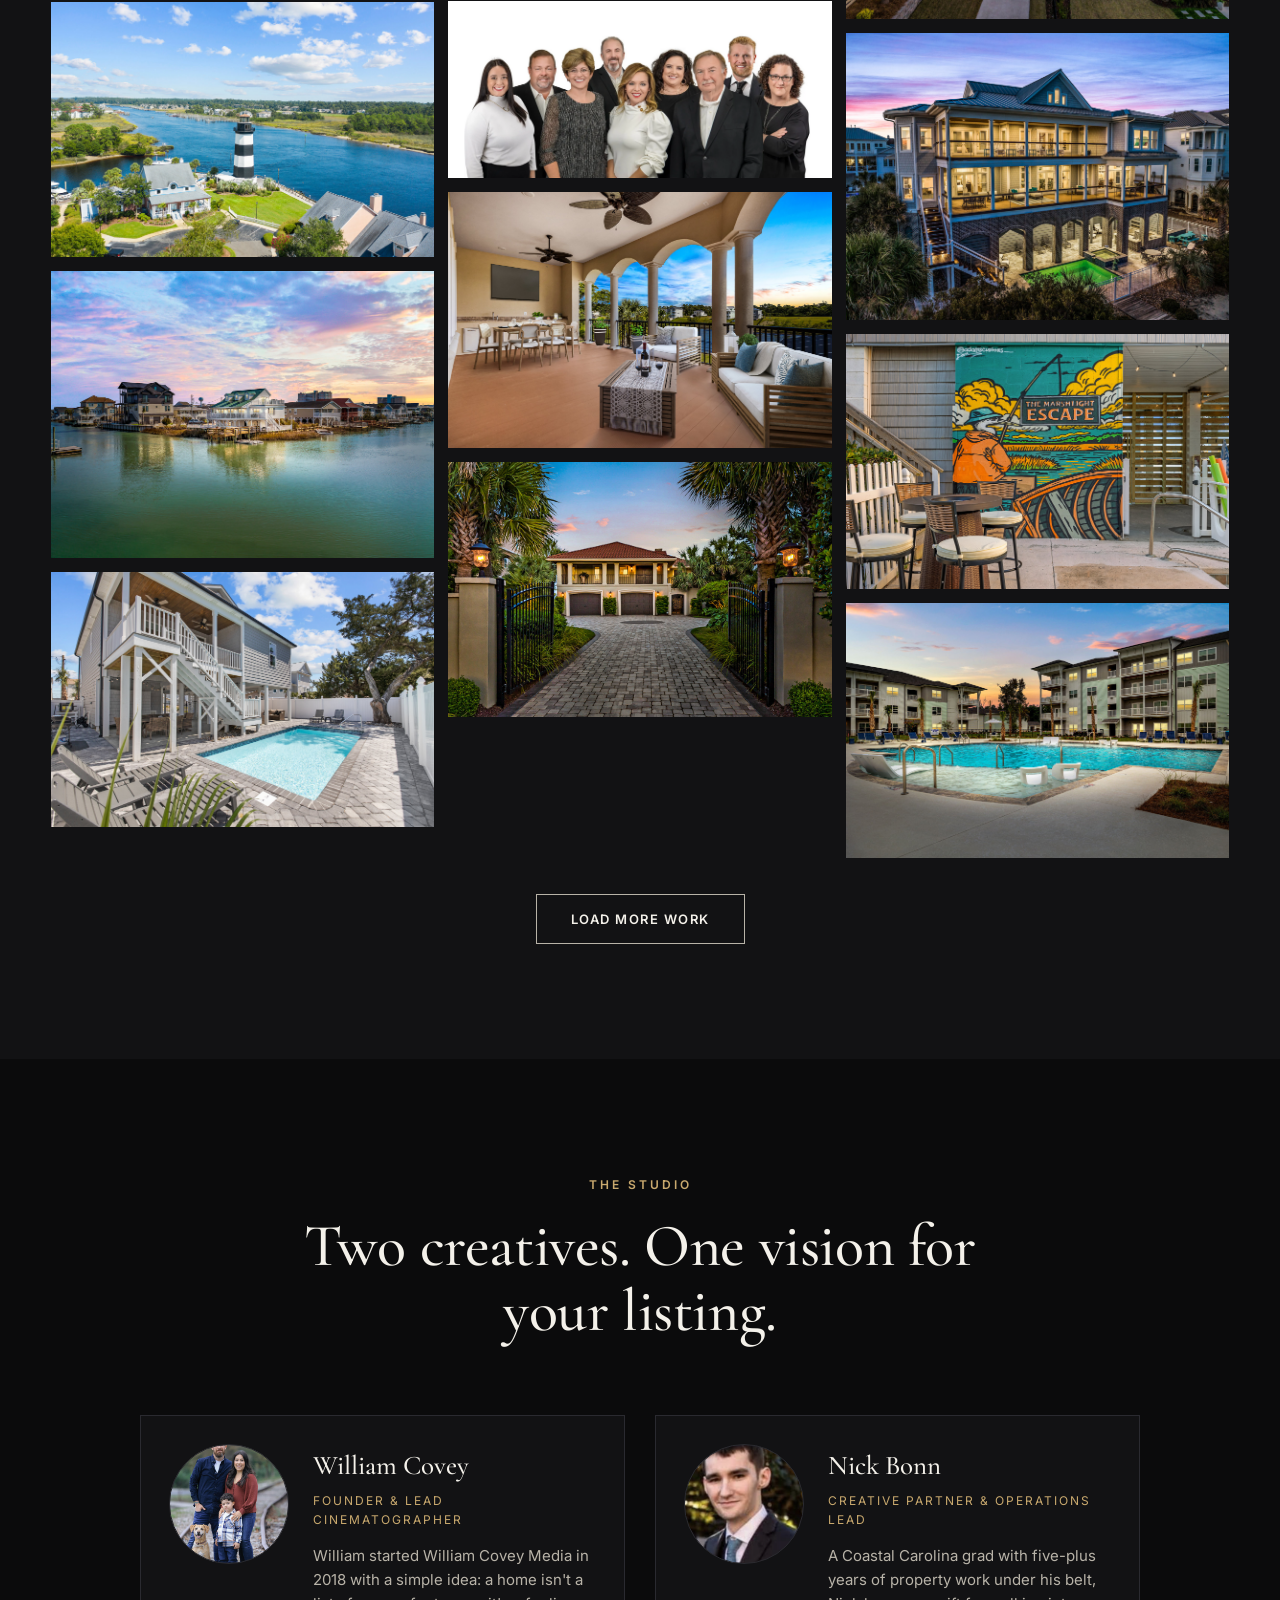
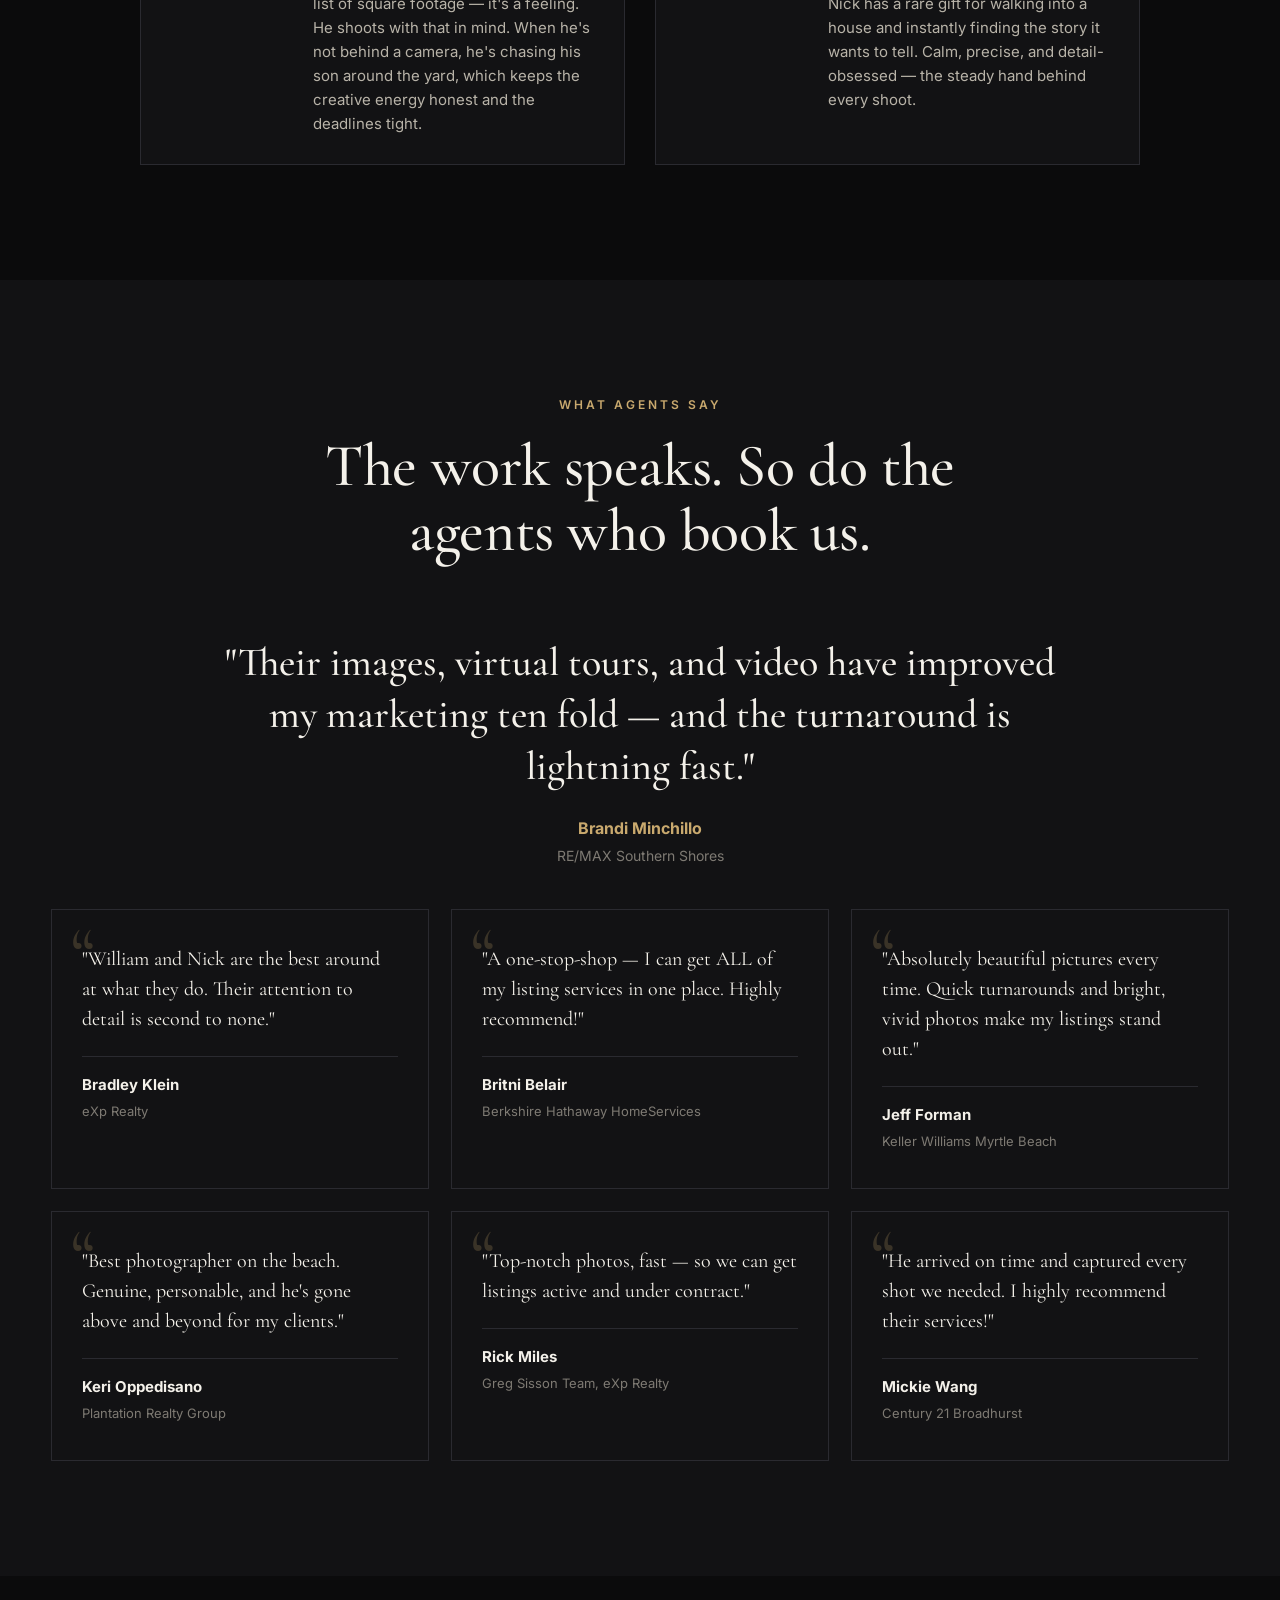
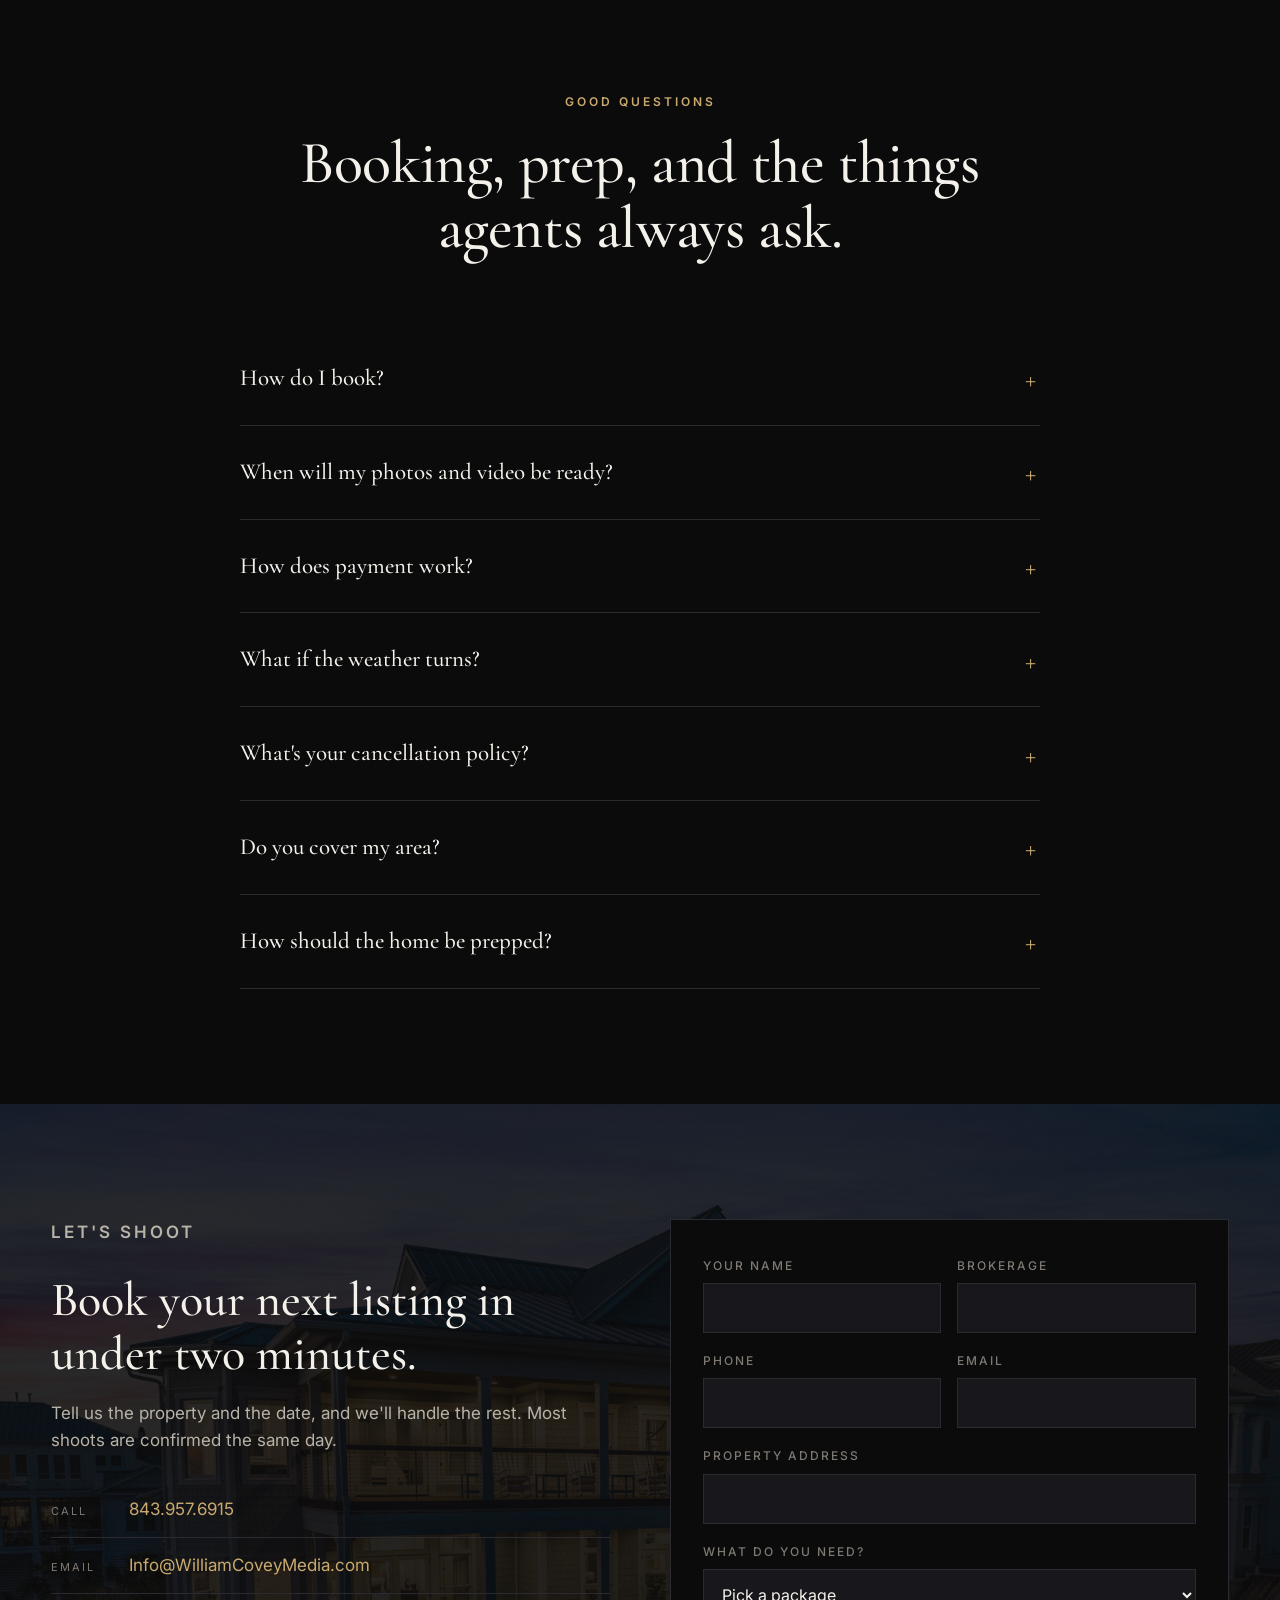
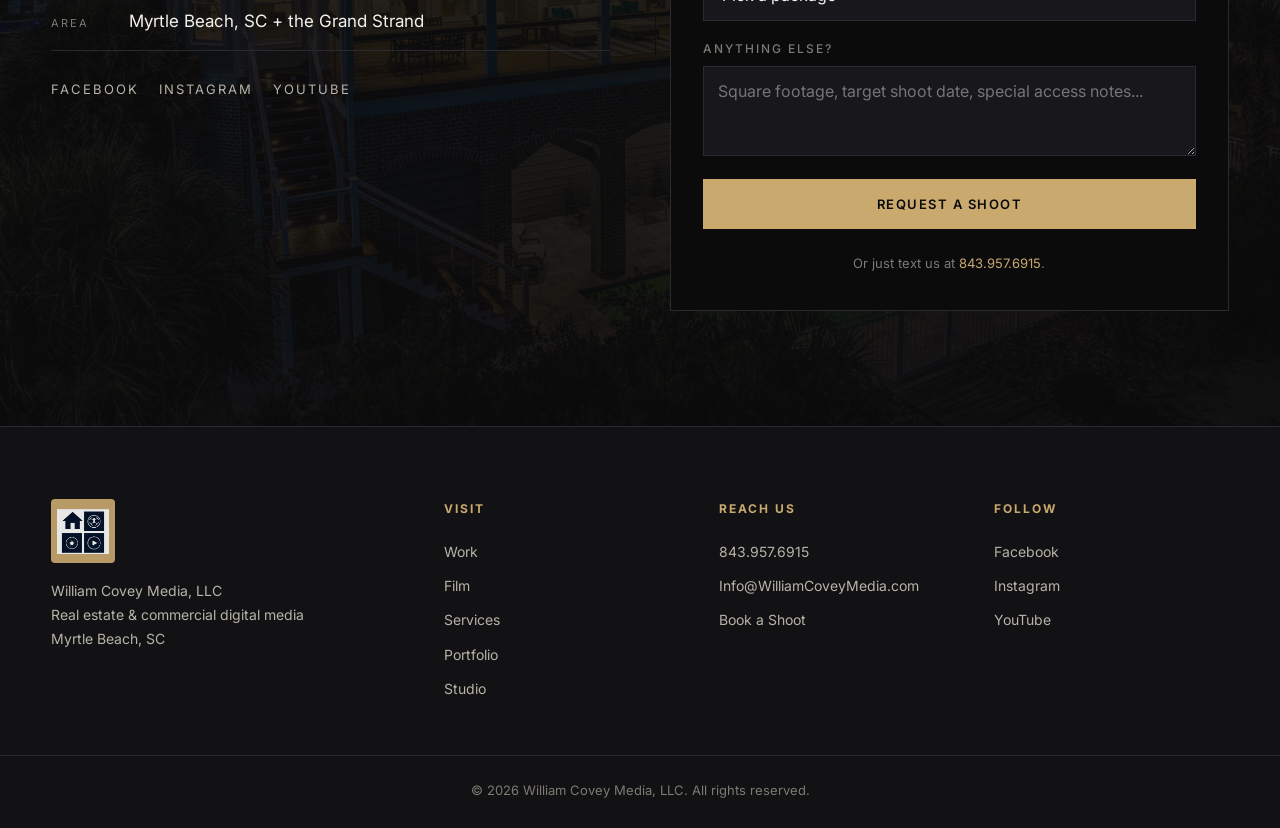
==== commit f97a778d: "Redesign: elevate from services-brochure to editorial cinematographer portfolio - Replace abstract-g" ====
--- a/index.html
+++ b/index.html
@@ -4,9 +4,9 @@
 <meta charset="UTF-8">
 <meta name="viewport" content="width=device-width, initial-scale=1.0">
 <title>William Covey Media — Real Estate Photography & Cinematography | Myrtle Beach, SC</title>
-<meta name="description" content="Cinematic real estate photography, video, drone, virtual tours, and twilight shoots across the Grand Strand. Listings delivered in 48 hours. 843.957.6915">
-<meta property="og:title" content="William Covey Media — Real Estate Media on the Grand Strand">
-<meta property="og:description" content="Photos, video, drone, iGUIDE, and virtual staging for Myrtle Beach real estate agents. 48-hour turnaround.">
+<meta name="description" content="Editorial real estate photography, aerial, and cinematic video for the Grand Strand's top agents. Every listing shot like film and delivered in 48 hours. 843.957.6915">
+<meta property="og:title" content="William Covey Media — Real Estate Cinematography on the Grand Strand">
+<meta property="og:description" content="Editorial photography, drone, and cinematic video for Myrtle Beach real estate. Shot like film. Delivered in 48 hours.">
 <meta property="og:image" content="images/hero.jpg">
 <meta property="og:type" content="website">
 <link rel="icon" type="image/png" href="favicon.png">
@@ -24,11 +24,11 @@
       <span class="brand-name">William Covey Media</span>
     </a>
     <nav class="nav-links" id="navLinks">
+      <a href="#work">Work</a>
+      <a href="#film">Film</a>
       <a href="#services">Services</a>
       <a href="#portfolio">Portfolio</a>
-      <a href="#team">Team</a>
-      <a href="#reviews">Reviews</a>
-      <a href="#faq">FAQ</a>
+      <a href="#team">Studio</a>
       <a href="#contact" class="nav-cta">Book a Shoot</a>
     </nav>
     <button class="nav-toggle" id="navToggle" aria-label="Menu">
@@ -43,24 +43,108 @@
   </video>
   <div class="hero-overlay"></div>
   <div class="container hero-content">
-    <p class="eyebrow">Myrtle Beach · Grand Strand · Pawleys Island</p>
-    <h1>Listings that sell themselves before the showing.</h1>
-    <p class="hero-sub">Cinematic photography, video, and drone work for real estate professionals on the Carolina coast. Delivered in 48 hours.</p>
-    <div class="hero-ctas">
+    <p class="eyebrow reveal">Real Estate Photography &amp; Cinematography · Myrtle Beach</p>
+    <h1 class="reveal">Every home has a story.<br><em>We shoot it like one.</em></h1>
+    <p class="hero-sub reveal">Editorial photography, aerial, and cinematic video for the Grand Strand's top agents — delivered in 48 hours.</p>
+    <div class="hero-ctas reveal">
       <a href="#contact" class="btn btn-primary">Book a Shoot</a>
-      <a href="#portfolio" class="btn btn-ghost">See the Work</a>
-    </div>
-    <div class="hero-meta">
-      <div><strong>48 hours</strong><span>Standard turnaround</span></div>
-      <div><strong>2018</strong><span>Serving the Grand Strand</span></div>
-      <div><strong>One stop</strong><span>Photo · Video · Drone · Tours</span></div>
-    </div>
+      <a href="#work" class="btn btn-ghost">View the Work</a>
+    </div>
+  </div>
+  <a href="#statement" class="scroll-cue" aria-label="Scroll down"><span></span></a>
+</section>
+
+<section class="statement" id="statement">
+  <div class="container">
+    <p class="statement-text reveal">
+      A listing has about <em>three seconds</em> to stop the scroll. We make those seconds
+      unforgettable — light, composition, and motion that turn browsers into buyers and
+      listings into closings.
+    </p>
+  </div>
+</section>
+
+<section class="section section-work" id="work">
+  <div class="container">
+    <div class="section-head section-head-left reveal">
+      <p class="eyebrow">Selected Work</p>
+      <h2>A few we're proud of.</h2>
+    </div>
+
+    <div class="feature feature-lg reveal" data-cat="twilights">
+      <div class="feature-media"><img loading="lazy" src="images/portfolio/twilights-5.jpg" alt="Twilight aerial of a waterfront home in Cherry Grove"></div>
+      <div class="feature-caption">
+        <span class="feature-index">01</span>
+        <div>
+          <h3>Cherry Grove Channel Home</h3>
+          <p>Twilight aerial · North Myrtle Beach</p>
+        </div>
+      </div>
+    </div>
+
+    <div class="feature-row">
+      <div class="feature reveal" data-cat="aerials">
+        <div class="feature-media"><img loading="lazy" src="images/portfolio/aerials-4.jpg" alt="Aerial of the Murrells Inlet MarshWalk and marina"></div>
+        <div class="feature-caption">
+          <span class="feature-index">02</span>
+          <div>
+            <h3>Murrells Inlet Marina</h3>
+            <p>Aerial cinematography</p>
+          </div>
+        </div>
+      </div>
+      <div class="feature reveal" data-cat="short-term-rentals">
+        <div class="feature-media"><img loading="lazy" src="images/portfolio/short-term-rentals-1.jpg" alt="Backyard pool of a Grand Strand vacation rental"></div>
+        <div class="feature-caption">
+          <span class="feature-index">03</span>
+          <div>
+            <h3>Surfside Pool Retreat</h3>
+            <p>Short-term rental feature</p>
+          </div>
+        </div>
+      </div>
+    </div>
+
+    <div class="feature feature-lg reveal" data-cat="interiors">
+      <div class="feature-media"><img loading="lazy" src="images/portfolio/interiors-3.jpg" alt="Designer master bathroom interior"></div>
+      <div class="feature-caption">
+        <span class="feature-index">04</span>
+        <div>
+          <h3>Coastal Custom Build</h3>
+          <p>Interior · Pawleys Island</p>
+        </div>
+      </div>
+    </div>
+
+    <div class="work-cta reveal">
+      <a href="#portfolio" class="btn btn-ghost">See the full portfolio</a>
+    </div>
+  </div>
+</section>
+
+<section class="film" id="film">
+  <div class="container">
+    <div class="section-head reveal">
+      <p class="eyebrow">Cinematography</p>
+      <h2>Some homes deserve more than photos.</h2>
+      <p class="section-sub">A walk-through film puts a buyer inside the home before they ever pull into the driveway. Press play.</p>
+    </div>
+    <div class="film-frame reveal" id="filmFrame">
+      <video id="filmVideo" loop playsinline poster="images/hero.jpg" preload="none">
+        <source src="videos/hero.mp4" type="video/mp4">
+      </video>
+      <button class="film-play" id="filmPlay" aria-label="Play film">
+        <svg viewBox="0 0 24 24" width="34" height="34" aria-hidden="true"><path d="M8 5v14l11-7z" fill="currentColor"/></svg>
+      </button>
+      <div class="film-tag">Grand Strand · Showreel</div>
+    </div>
+    <p class="film-link reveal">More films on <a href="https://www.youtube.com/channel/UCgQhtXMEbPUfOL82Nb_tqGA" target="_blank" rel="noopener">YouTube</a> &amp; <a href="https://www.instagram.com/william_covey_media/" target="_blank" rel="noopener">Instagram</a>.</p>
   </div>
 </section>
 
 <section class="trust">
   <div class="container">
-    <p class="trust-label">Trusted by agents at</p>
+    <p class="trust-label">Trusted by agents across the Grand Strand's top brokerages</p>
     <div class="trust-logos">
       <span>eXp Realty</span>
       <span>Keller Williams</span>
@@ -74,41 +158,76 @@
 
 <section class="section" id="services">
   <div class="container">
-    <div class="section-head">
-      <p class="eyebrow">What we shoot</p>
-      <h2>Every angle of the sale, in one place.</h2>
-      <p class="section-sub">Photography, video, drone, virtual tours, and renderings — handled by the same team, in one visit, on one invoice.</p>
-    </div>
-    <div class="services-grid">
-      <a href="#portfolio" class="svc-card"><div class="svc-icon">◢</div><h3>Interiors</h3><p>Bright, true-to-life photography that makes rooms feel lived-in and listings feel like home.</p></a>
-      <a href="#portfolio" class="svc-card"><div class="svc-icon">⬡</div><h3>Exteriors</h3><p>Curb appeal at its best — composed, color-corrected, ready for the MLS hero shot.</p></a>
-      <a href="#portfolio" class="svc-card"><div class="svc-icon">▲</div><h3>Aerials</h3><p>Licensed drone work for lot context, waterfront views, and the scale a sidewalk shot can't capture.</p></a>
-      <a href="#portfolio" class="svc-card"><div class="svc-icon">☾</div><h3>Twilights</h3><p>Warm, glowing twilight images that make a listing stop the scroll on Zillow.</p></a>
-      <a href="#portfolio" class="svc-card"><div class="svc-icon">▶</div><h3>Video Tours</h3><p>Cinematic walk-throughs that put a buyer in the home before they ever step inside.</p></a>
-      <a href="#portfolio" class="svc-card"><div class="svc-icon">◉</div><h3>iGUIDE® 3D Tours</h3><p>True 3D virtual tours with floor plans and accurate square footage — clickable, shareable, measurable.</p></a>
-      <a href="#portfolio" class="svc-card"><div class="svc-icon">✦</div><h3>Virtual Staging</h3><p>Empty rooms turned into magazine-worthy spaces without the cost of physical staging.</p></a>
-      <a href="#portfolio" class="svc-card"><div class="svc-icon">◐</div><h3>Headshots</h3><p>Agent headshots that don't look like agent headshots — relaxed, confident, on-brand.</p></a>
-      <a href="#portfolio" class="svc-card"><div class="svc-icon">◇</div><h3>Short-Term Rentals</h3><p>Imagery built to drive bookings — bright, inviting, optimized for Airbnb and VRBO listings.</p></a>
-      <a href="#portfolio" class="svc-card"><div class="svc-icon">▣</div><h3>Commercial &amp; Renderings</h3><p>Hospitality, retail, multifamily, and 3D renderings for projects still on the drawing board.</p></a>
-    </div>
+    <div class="section-head section-head-left reveal">
+      <p class="eyebrow">Capabilities</p>
+      <h2>One team. The entire listing.</h2>
+      <p class="section-sub">Photo, video, drone, virtual tours, and renderings — captured in one visit, delivered on one invoice.</p>
+    </div>
+    <div class="svc-grid">
+      <a href="#portfolio" class="svc-tile reveal" data-go="exteriors" style="background-image:url('images/portfolio/exteriors-1.jpg')"><div class="svc-tile-body"><h3>Exteriors</h3><p>Curb appeal, composed and corrected for the MLS hero shot.</p></div></a>
+      <a href="#portfolio" class="svc-tile reveal" data-go="interiors" style="background-image:url('images/portfolio/interiors-2.jpg')"><div class="svc-tile-body"><h3>Interiors</h3><p>Bright, true-to-life rooms that feel like home.</p></div></a>
+      <a href="#portfolio" class="svc-tile reveal" data-go="aerials" style="background-image:url('images/portfolio/aerials-10.jpg')"><div class="svc-tile-body"><h3>Aerial &amp; Drone</h3><p>Licensed flights for waterfront views and lot context.</p></div></a>
+      <a href="#portfolio" class="svc-tile reveal" data-go="twilights" style="background-image:url('images/portfolio/twilights-2.jpg')"><div class="svc-tile-body"><h3>Twilights</h3><p>Warm, glowing dusk shots that stop the scroll.</p></div></a>
+      <a href="#film" class="svc-tile reveal" data-go="film" style="background-image:url('images/portfolio/interiors-5.jpg')"><div class="svc-tile-body"><h3>Cinematic Video</h3><p>Walk-through films that sell the feeling, not just the floor plan.</p></div></a>
+      <a href="#portfolio" class="svc-tile reveal" data-go="iguide" style="background-image:url('images/portfolio/iguide-1.jpg')"><div class="svc-tile-body"><h3>iGUIDE® 3D Tours</h3><p>True 3D tours with floor plans and accurate square footage.</p></div></a>
+      <a href="#portfolio" class="svc-tile reveal" data-go="virtual-staging" style="background-image:url('images/portfolio/virtual-staging-1.jpg')"><div class="svc-tile-body"><h3>Virtual Staging</h3><p>Empty rooms turned into magazine spaces — digitally.</p></div></a>
+      <a href="#portfolio" class="svc-tile reveal" data-go="short-term-rentals" style="background-image:url('images/portfolio/short-term-rentals-1.jpg')"><div class="svc-tile-body"><h3>Short-Term Rentals</h3><p>Booking-driving imagery built for Airbnb &amp; VRBO.</p></div></a>
+      <a href="#portfolio" class="svc-tile reveal" data-go="headshots" style="background-image:url('images/portfolio/headshots-1.jpg')"><div class="svc-tile-body"><h3>Agent Headshots</h3><p>Relaxed, confident, on-brand — never stiff.</p></div></a>
+      <a href="#portfolio" class="svc-tile reveal" data-go="commercial" style="background-image:url('images/portfolio/commercial-1.jpg')"><div class="svc-tile-body"><h3>Commercial &amp; Renderings</h3><p>Hospitality, retail, and 3D renders of what's not built yet.</p></div></a>
+    </div>
+  </div>
+</section>
+
+<section class="process">
+  <div class="container">
+    <div class="section-head reveal">
+      <p class="eyebrow">How it works</p>
+      <h2>Booked in minutes. Delivered in days.</h2>
+    </div>
+    <div class="process-grid">
+      <div class="process-step reveal">
+        <span class="process-num">01</span>
+        <h3>Book the shoot</h3>
+        <p>Send the address and a date by form, text, or call. Most shoots are confirmed the same day.</p>
+      </div>
+      <div class="process-step reveal">
+        <span class="process-num">02</span>
+        <h3>We capture everything</h3>
+        <p>One team arrives and shoots photo, video, drone, and tours in a single visit — no juggling vendors.</p>
+      </div>
+      <div class="process-step reveal">
+        <span class="process-num">03</span>
+        <h3>Delivered in 48 hours</h3>
+        <p>Edited, market-ready media lands in your inbox — usually the next morning. List it and go.</p>
+      </div>
+    </div>
+  </div>
+</section>
+
+<section class="stats">
+  <div class="container stats-grid">
+    <div class="reveal"><strong>2018</strong><span>Shooting the Grand Strand</span></div>
+    <div class="reveal"><strong>48 hr</strong><span>Standard delivery</span></div>
+    <div class="reveal"><strong>7+</strong><span>Brokerages trust us</span></div>
+    <div class="reveal"><strong>5.0★</strong><span>Agent-rated</span></div>
   </div>
 </section>
 
 <section class="section section-alt" id="portfolio">
   <div class="container">
-    <div class="section-head">
-      <p class="eyebrow">The work</p>
+    <div class="section-head section-head-left reveal">
+      <p class="eyebrow">The Portfolio</p>
       <h2>Recent shoots across the Grand Strand.</h2>
-      <p class="section-sub">Real listings, real properties, real homeowners — and the work that helped move them.</p>
-    </div>
-
-    <div class="filter-bar" id="filterBar">
+      <p class="section-sub">Real listings, real homes, real homeowners — and the work that helped move them.</p>
+    </div>
+
+    <div class="filter-bar reveal" id="filterBar">
       <button class="filter-btn is-active" data-filter="all">All</button>
       <button class="filter-btn" data-filter="exteriors">Exteriors</button>
       <button class="filter-btn" data-filter="interiors">Interiors</button>
       <button class="filter-btn" data-filter="aerials">Aerials</button>
       <button class="filter-btn" data-filter="twilights">Twilights</button>
-      <button class="filter-btn" data-filter="short-term-rentals">STR</button>
+      <button class="filter-btn" data-filter="short-term-rentals">Rentals</button>
       <button class="filter-btn" data-filter="commercial">Commercial</button>
       <button class="filter-btn" data-filter="renderings">Renderings</button>
       <button class="filter-btn" data-filter="headshots">Headshots</button>
@@ -118,27 +237,34 @@
     <div class="gallery" id="gallery">
       <!-- populated by script.js -->
     </div>
+    <div class="gallery-more">
+      <button class="btn btn-ghost" id="loadMore">Load more work</button>
+    </div>
   </div>
 </section>
 
 <section class="section" id="team">
   <div class="container">
-    <div class="section-head">
-      <p class="eyebrow">The team</p>
+    <div class="section-head reveal">
+      <p class="eyebrow">The Studio</p>
       <h2>Two creatives. One vision for your listing.</h2>
     </div>
     <div class="team-grid">
-      <div class="team-card">
+      <div class="team-card reveal">
         <div class="team-photo" style="background-image: url('images/team/william.jpg');"></div>
-        <h3>William Covey</h3>
-        <p class="team-role">Founder &amp; Lead Cinematographer</p>
-        <p>William started William Covey Media in 2018 with a simple idea: a home isn't a list of square footage — it's a feeling. He shoots with that in mind. When he's not behind a camera, he's chasing his son around the yard, which keeps the creative energy honest and the deadlines tight.</p>
-      </div>
-      <div class="team-card">
+        <div class="team-body">
+          <h3>William Covey</h3>
+          <p class="team-role">Founder &amp; Lead Cinematographer</p>
+          <p>William started William Covey Media in 2018 with a simple idea: a home isn't a list of square footage — it's a feeling. He shoots with that in mind. When he's not behind a camera, he's chasing his son around the yard, which keeps the creative energy honest and the deadlines tight.</p>
+        </div>
+      </div>
+      <div class="team-card reveal">
         <div class="team-photo" style="background-image: url('images/team/nick.jpg');"></div>
-        <h3>Nick Bonn</h3>
-        <p class="team-role">Creative Partner &amp; Operations Lead</p>
-        <p>A Coastal Carolina grad with five-plus years of property work under his belt, Nick has a rare gift for walking into a house and instantly finding the story it wants to tell. Calm, precise, and detail-obsessed — the steady hand behind every shoot.</p>
+        <div class="team-body">
+          <h3>Nick Bonn</h3>
+          <p class="team-role">Creative Partner &amp; Operations Lead</p>
+          <p>A Coastal Carolina grad with five-plus years of property work under his belt, Nick has a rare gift for walking into a house and instantly finding the story it wants to tell. Calm, precise, and detail-obsessed — the steady hand behind every shoot.</p>
+        </div>
       </div>
     </div>
   </div>
@@ -146,46 +272,50 @@
 
 <section class="section section-alt" id="reviews">
   <div class="container">
-    <div class="section-head">
+    <div class="section-head reveal">
       <p class="eyebrow">What agents say</p>
       <h2>The work speaks. So do the agents who book us.</h2>
     </div>
+    <blockquote class="review-feature reveal">
+      <p>"Their images, virtual tours, and video have improved my marketing ten fold — and the turnaround is lightning fast."</p>
+      <cite><strong>Brandi Minchillo</strong><span>RE/MAX Southern Shores</span></cite>
+    </blockquote>
     <div class="reviews-grid">
-      <blockquote class="review">
+      <blockquote class="review reveal">
         <p>"William and Nick are the best around at what they do. Their attention to detail is second to none."</p>
         <cite><strong>Bradley Klein</strong><span>eXp Realty</span></cite>
       </blockquote>
-      <blockquote class="review">
-        <p>"He is a one-stop-shop because I can get ALL of my listing services in one place. Highly recommend!"</p>
-        <cite><strong>Britni Belair</strong><span>Berkshire Hathaway HomeServices Coastal Real Estate</span></cite>
-      </blockquote>
-      <blockquote class="review">
-        <p>"Absolutely beautiful pictures every time. Quick turnarounds and nice, bright and vivid photos make my listings stand out."</p>
+      <blockquote class="review reveal">
+        <p>"A one-stop-shop — I can get ALL of my listing services in one place. Highly recommend!"</p>
+        <cite><strong>Britni Belair</strong><span>Berkshire Hathaway HomeServices</span></cite>
+      </blockquote>
+      <blockquote class="review reveal">
+        <p>"Absolutely beautiful pictures every time. Quick turnarounds and bright, vivid photos make my listings stand out."</p>
         <cite><strong>Jeff Forman</strong><span>Keller Williams Myrtle Beach</span></cite>
       </blockquote>
-      <blockquote class="review">
-        <p>"Best photographer on the beach. He is genuine and personable and has gone above and beyond for my clients."</p>
+      <blockquote class="review reveal">
+        <p>"Best photographer on the beach. Genuine, personable, and he's gone above and beyond for my clients."</p>
         <cite><strong>Keri Oppedisano</strong><span>Plantation Realty Group</span></cite>
       </blockquote>
-      <blockquote class="review">
-        <p>"Their images, virtual tours, and video have improved my marketing ten fold. Lightning fast turnaround."</p>
-        <cite><strong>Brandi Minchillo</strong><span>RE/MAX Southern Shores</span></cite>
-      </blockquote>
-      <blockquote class="review">
-        <p>"William and Nick provide top-notch photos fast, so we can get the listings active and under contract."</p>
+      <blockquote class="review reveal">
+        <p>"Top-notch photos, fast — so we can get listings active and under contract."</p>
         <cite><strong>Rick Miles</strong><span>Greg Sisson Team, eXp Realty</span></cite>
       </blockquote>
+      <blockquote class="review reveal">
+        <p>"He arrived on time and captured every shot we needed. I highly recommend their services!"</p>
+        <cite><strong>Mickie Wang</strong><span>Century 21 Broadhurst</span></cite>
+      </blockquote>
     </div>
   </div>
 </section>
 
 <section class="section" id="faq">
   <div class="container">
-    <div class="section-head">
+    <div class="section-head reveal">
       <p class="eyebrow">Good questions</p>
       <h2>Booking, prep, and the things agents always ask.</h2>
     </div>
-    <div class="faq-list">
+    <div class="faq-list reveal">
       <details><summary>How do I book?</summary><p>Right from this site — call <a href="tel:18439576915">843.957.6915</a> or use the contact form below. We confirm the shoot date and address, then you (or the seller) make sure the home is photo-ready when we arrive.</p></details>
       <details><summary>When will my photos and video be ready?</summary><p>Final images and video are delivered by email within <strong>48 hours</strong> of the shoot. Most shoots come back the next morning.</p></details>
       <details><summary>How does payment work?</summary><p>Pay after the shoot. An invoice arrives with your media — once it's paid, you have full access to download and use everything in your marketing.</p></details>
@@ -200,7 +330,7 @@
 <section class="section section-cta" id="contact">
   <div class="container">
     <div class="cta-grid">
-      <div>
+      <div class="reveal">
         <p class="eyebrow">Let's shoot</p>
         <h2>Book your next listing in under two minutes.</h2>
         <p>Tell us the property and the date, and we'll handle the rest. Most shoots are confirmed the same day.</p>
@@ -215,7 +345,7 @@
           <a href="https://www.youtube.com/channel/UCgQhtXMEbPUfOL82Nb_tqGA" target="_blank" rel="noopener" aria-label="YouTube">YouTube</a>
         </div>
       </div>
-      <form class="contact-form" id="contactForm" action="https://formspree.io/f/REPLACE_WITH_FORMSPREE_ID" method="POST">
+      <form class="contact-form reveal" id="contactForm" action="https://formspree.io/f/REPLACE_WITH_FORMSPREE_ID" method="POST">
         <div class="form-row">
           <label>Your name<input type="text" name="name" required></label>
           <label>Brokerage<input type="text" name="brokerage"></label>
@@ -255,11 +385,11 @@
     <div>
       <h4>Visit</h4>
       <ul>
+        <li><a href="#work">Work</a></li>
+        <li><a href="#film">Film</a></li>
         <li><a href="#services">Services</a></li>
         <li><a href="#portfolio">Portfolio</a></li>
-        <li><a href="#team">Team</a></li>
-        <li><a href="#reviews">Reviews</a></li>
-        <li><a href="#faq">FAQ</a></li>
+        <li><a href="#team">Studio</a></li>
       </ul>
     </div>
     <div>
--- a/styles.css
+++ b/styles.css
@@ -13,10 +13,10 @@
   --accent-dark: #8c7445;
   --serif: "Cormorant Garamond", "Times New Roman", serif;
   --sans: "Inter", -apple-system, BlinkMacSystemFont, "Segoe UI", sans-serif;
-  --maxw: 1240px;
-  --pad: clamp(20px, 4vw, 48px);
+  --maxw: 1280px;
+  --pad: clamp(20px, 4vw, 56px);
   --radius: 4px;
-  --shadow: 0 20px 60px rgba(0,0,0,.4);
+  --shadow: 0 30px 80px rgba(0,0,0,.5);
 }
 
 * { box-sizing: border-box; }
@@ -30,15 +30,30 @@
   line-height: 1.6;
   -webkit-font-smoothing: antialiased;
   -moz-osx-font-smoothing: grayscale;
+  overflow-x: clip;
 }
 img { max-width: 100%; display: block; }
 a { color: var(--accent); text-decoration: none; transition: color .2s; }
 a:hover { color: var(--accent-2); }
+em { font-style: italic; }
 
 .container {
   max-width: var(--maxw);
   margin: 0 auto;
   padding: 0 var(--pad);
+}
+
+/* ---- scroll reveal ---- */
+.reveal {
+  opacity: 0;
+  transform: translateY(28px);
+  transition: opacity .8s cubic-bezier(.16,1,.3,1), transform .8s cubic-bezier(.16,1,.3,1);
+  will-change: opacity, transform;
+}
+.reveal.is-visible { opacity: 1; transform: none; }
+@media (prefers-reduced-motion: reduce) {
+  .reveal { opacity: 1 !important; transform: none !important; transition: none; }
+  .hero-video { animation: none !important; }
 }
 
 /* ---- header ---- */
@@ -46,14 +61,14 @@
   position: fixed;
   top: 0; left: 0; right: 0;
   z-index: 100;
-  padding: 18px 0;
+  padding: 20px 0;
   transition: background .25s, padding .25s, border-color .25s;
   border-bottom: 1px solid transparent;
 }
 .site-header.is-scrolled {
-  background: rgba(11,11,12,.92);
-  backdrop-filter: blur(12px);
-  -webkit-backdrop-filter: blur(12px);
+  background: rgba(11,11,12,.9);
+  backdrop-filter: blur(14px);
+  -webkit-backdrop-filter: blur(14px);
   padding: 12px 0;
   border-bottom-color: var(--line);
 }
@@ -91,18 +106,18 @@
 }
 .brand-name {
   font-family: var(--serif);
-  font-size: 20px;
+  font-size: 21px;
   font-weight: 500;
   letter-spacing: .5px;
 }
 .nav-links {
-  display: flex; align-items: center; gap: 32px;
+  display: flex; align-items: center; gap: 30px;
 }
 .nav-links a {
   color: var(--ink-soft);
-  font-size: 14px;
-  font-weight: 500;
-  letter-spacing: .3px;
+  font-size: 13px;
+  font-weight: 500;
+  letter-spacing: 1px;
   text-transform: uppercase;
 }
 .nav-links a:hover { color: var(--ink); }
@@ -134,27 +149,28 @@
   min-height: 100vh;
   display: flex; align-items: center;
   overflow: hidden;
-  padding: 120px 0 60px;
+  padding: 120px 0 80px;
+  background: #0b0b0c url('images/hero.jpg') center / cover no-repeat;
 }
 .hero-video {
   position: absolute; inset: 0;
   width: 100%; height: 100%;
   object-fit: cover;
-  filter: brightness(.6) saturate(1.05);
+  filter: brightness(.55) saturate(1.05);
   transform: scale(1.02);
-  animation: heroIn 1.4s ease-out forwards;
+  animation: heroIn 1.6s ease-out forwards;
 }
 .hero-overlay {
   position: absolute; inset: 0;
   background:
-    linear-gradient(180deg, rgba(11,11,12,.35) 0%, rgba(11,11,12,.55) 60%, var(--bg) 100%),
-    radial-gradient(ellipse at 60% 40%, rgba(0,0,0,0) 0%, rgba(0,0,0,.4) 100%);
+    linear-gradient(180deg, rgba(11,11,12,.4) 0%, rgba(11,11,12,.5) 55%, var(--bg) 100%),
+    radial-gradient(ellipse at 55% 45%, rgba(0,0,0,0) 0%, rgba(0,0,0,.45) 100%);
 }
 @keyframes heroIn {
-  from { transform: scale(1.12); opacity: .4; }
+  from { transform: scale(1.14); opacity: .35; }
   to   { transform: scale(1.02); opacity: 1; }
 }
-.hero-content { position: relative; max-width: 820px; }
+.hero-content { position: relative; max-width: 880px; }
 .eyebrow {
   font-family: var(--sans);
   font-size: 12px;
@@ -162,28 +178,29 @@
   text-transform: uppercase;
   letter-spacing: 3px;
   color: var(--accent);
-  margin: 0 0 18px;
+  margin: 0 0 20px;
 }
 .hero h1 {
   font-family: var(--serif);
   font-weight: 500;
-  font-size: clamp(40px, 6.5vw, 78px);
-  line-height: 1.05;
+  font-size: clamp(44px, 7vw, 88px);
+  line-height: 1.02;
   letter-spacing: -.5px;
-  margin: 0 0 24px;
-}
+  margin: 0 0 26px;
+}
+.hero h1 em { color: var(--accent-2); font-weight: 600; }
 .hero-sub {
-  font-size: clamp(17px, 1.5vw, 21px);
-  color: var(--ink-soft);
-  max-width: 620px;
-  margin: 0 0 36px;
-}
-.hero-ctas { display: flex; gap: 16px; flex-wrap: wrap; margin-bottom: 60px; }
+  font-size: clamp(17px, 1.5vw, 22px);
+  color: var(--ink-soft);
+  max-width: 600px;
+  margin: 0 0 38px;
+}
+.hero-ctas { display: flex; gap: 16px; flex-wrap: wrap; }
 .btn {
   display: inline-flex; align-items: center; justify-content: center;
-  padding: 16px 32px;
+  padding: 16px 34px;
   font-family: var(--sans);
-  font-size: 14px;
+  font-size: 13px;
   font-weight: 600;
   letter-spacing: 1.5px;
   text-transform: uppercase;
@@ -191,51 +208,206 @@
   cursor: pointer;
   transition: all .25s;
 }
-.btn-primary {
+.btn-primary { background: var(--accent); color: var(--bg); }
+.btn-primary:hover { background: var(--accent-2); color: var(--bg); transform: translateY(-2px); }
+.btn-ghost { background: transparent; border-color: var(--ink-soft); color: var(--ink); }
+.btn-ghost:hover { border-color: var(--accent); color: var(--accent); }
+.btn-block { display: flex; width: 100%; }
+
+.scroll-cue {
+  position: absolute;
+  bottom: 34px; left: 50%;
+  transform: translateX(-50%);
+  width: 26px; height: 42px;
+  border: 1px solid rgba(255,255,255,.4);
+  border-radius: 14px;
+  display: flex; justify-content: center;
+}
+.scroll-cue span {
+  width: 3px; height: 8px;
   background: var(--accent);
-  color: var(--bg);
-}
-.btn-primary:hover {
-  background: var(--accent-2);
-  color: var(--bg);
-  transform: translateY(-1px);
-}
-.btn-ghost {
-  background: transparent;
-  border-color: var(--ink-soft);
-  color: var(--ink);
-}
-.btn-ghost:hover {
-  border-color: var(--accent);
-  color: var(--accent);
-}
-.btn-block { display: flex; width: 100%; }
-
-.hero-meta {
+  border-radius: 2px;
+  margin-top: 8px;
+  animation: scrollDot 1.8s ease-in-out infinite;
+}
+@keyframes scrollDot {
+  0%,100% { opacity: 0; transform: translateY(0); }
+  50% { opacity: 1; transform: translateY(8px); }
+}
+
+/* ---- statement ---- */
+.statement {
+  padding: clamp(80px, 11vw, 150px) 0;
+  background: var(--bg);
+  text-align: center;
+}
+.statement-text {
+  font-family: var(--serif);
+  font-size: clamp(26px, 4vw, 50px);
+  line-height: 1.28;
+  font-weight: 500;
+  max-width: 960px;
+  margin: 0 auto;
+  letter-spacing: -.3px;
+}
+.statement-text em { color: var(--accent); font-style: italic; }
+
+/* ---- sections ---- */
+.section { padding: clamp(70px, 9vw, 130px) 0; }
+.section-alt { background: var(--bg-2); }
+.section-head {
+  max-width: 760px;
+  margin: 0 auto clamp(40px, 6vw, 72px);
+  text-align: center;
+}
+.section-head-left {
+  text-align: left;
+  margin-left: 0; margin-right: 0;
+}
+.section-head h2 {
+  font-family: var(--serif);
+  font-size: clamp(34px, 5vw, 60px);
+  font-weight: 500;
+  line-height: 1.08;
+  letter-spacing: -.4px;
+  margin: 0 0 18px;
+}
+.section-head .section-sub {
+  font-size: 18px;
+  color: var(--ink-soft);
+  margin: 0;
+}
+
+/* ---- selected work ---- */
+.feature {
+  position: relative;
+  overflow: hidden;
+  margin-bottom: 22px;
+  background: var(--bg-3);
+}
+.feature-media { overflow: hidden; }
+.feature-media img {
+  width: 100%;
+  height: 100%;
+  object-fit: cover;
+  transition: transform .9s cubic-bezier(.16,1,.3,1);
+}
+.feature:hover .feature-media img { transform: scale(1.05); }
+.feature-lg .feature-media { aspect-ratio: 16 / 8; }
+.feature-row {
   display: grid;
-  grid-template-columns: repeat(3, 1fr);
-  gap: 32px;
-  padding-top: 36px;
-  border-top: 1px solid rgba(255,255,255,.12);
-  max-width: 620px;
-}
-.hero-meta strong {
-  display: block;
-  font-family: var(--serif);
-  font-size: 28px;
+  grid-template-columns: 1fr 1fr;
+  gap: 22px;
+  margin-bottom: 22px;
+}
+.feature-row .feature { margin-bottom: 0; }
+.feature-row .feature-media { aspect-ratio: 4 / 3; }
+.feature-caption {
+  position: absolute;
+  left: 0; right: 0; bottom: 0;
+  display: flex;
+  align-items: flex-end;
+  gap: 18px;
+  padding: 60px 30px 26px;
+  background: linear-gradient(180deg, transparent, rgba(7,7,8,.88));
+  pointer-events: none;
+}
+.feature-index {
+  font-family: var(--serif);
+  font-size: 30px;
   font-weight: 600;
   color: var(--accent);
-}
-.hero-meta span {
-  font-size: 13px;
-  color: var(--ink-soft);
-  letter-spacing: .3px;
+  line-height: 1;
+}
+.feature-caption h3 {
+  font-family: var(--serif);
+  font-size: clamp(22px, 2.6vw, 32px);
+  font-weight: 500;
+  margin: 0 0 4px;
+  color: var(--ink);
+}
+.feature-caption p {
+  margin: 0;
+  font-size: 12px;
+  letter-spacing: 2px;
+  text-transform: uppercase;
+  color: var(--ink-soft);
+}
+.work-cta { text-align: center; margin-top: 44px; }
+
+/* ---- film ---- */
+.film {
+  padding: clamp(70px, 9vw, 130px) 0;
+  background:
+    linear-gradient(rgba(9,9,10,.86), rgba(9,9,10,.92)),
+    url('images/portfolio/aerials-4.jpg') center / cover no-repeat;
+}
+.film-frame {
+  position: relative;
+  max-width: 1000px;
+  margin: 0 auto;
+  aspect-ratio: 16 / 9;
+  overflow: hidden;
+  border: 1px solid rgba(201,169,110,.3);
+  box-shadow: var(--shadow);
+  background: #000;
+  cursor: pointer;
+}
+.film-frame video {
+  width: 100%; height: 100%;
+  object-fit: cover;
+  display: block;
+}
+.film-play {
+  position: absolute;
+  top: 50%; left: 50%;
+  transform: translate(-50%, -50%);
+  width: 88px; height: 88px;
+  border-radius: 50%;
+  border: 0;
+  background: rgba(201,169,110,.92);
+  color: var(--bg);
+  display: flex; align-items: center; justify-content: center;
+  cursor: pointer;
+  transition: transform .25s, background .25s, opacity .3s;
+  padding-left: 5px;
+}
+.film-play::before {
+  content: "";
+  position: absolute; inset: -14px;
+  border-radius: 50%;
+  border: 1px solid rgba(201,169,110,.5);
+  animation: pulse 2.4s ease-out infinite;
+}
+@keyframes pulse {
+  0% { transform: scale(.9); opacity: .8; }
+  100% { transform: scale(1.35); opacity: 0; }
+}
+.film-frame:hover .film-play { background: var(--accent-2); transform: translate(-50%,-50%) scale(1.06); }
+.film-frame.is-playing .film-play { opacity: 0; pointer-events: none; }
+.film-tag {
+  position: absolute;
+  bottom: 18px; left: 20px;
+  font-size: 11px;
+  letter-spacing: 2px;
+  text-transform: uppercase;
+  color: var(--ink-soft);
+  background: rgba(0,0,0,.5);
+  padding: 6px 12px;
+  transition: opacity .3s;
+}
+.film-frame.is-playing .film-tag { opacity: 0; }
+.film-link {
+  text-align: center;
+  margin: 28px 0 0;
+  font-size: 15px;
+  color: var(--ink-soft);
 }
 
 /* ---- trust bar ---- */
 .trust {
   background: var(--bg-2);
-  padding: 36px 0;
+  padding: 40px 0;
   border-top: 1px solid var(--line);
   border-bottom: 1px solid var(--line);
 }
@@ -243,9 +415,9 @@
   text-align: center;
   color: var(--ink-mute);
   font-size: 12px;
-  letter-spacing: 3px;
-  text-transform: uppercase;
-  margin: 0 0 18px;
+  letter-spacing: 2.5px;
+  text-transform: uppercase;
+  margin: 0 0 20px;
 }
 .trust-logos {
   display: flex;
@@ -255,84 +427,122 @@
 }
 .trust-logos span {
   font-family: var(--serif);
-  font-size: 19px;
+  font-size: 20px;
   font-weight: 500;
   color: var(--ink-soft);
   letter-spacing: .5px;
 }
 
-/* ---- sections ---- */
-.section {
-  padding: clamp(70px, 9vw, 130px) 0;
-}
-.section-alt { background: var(--bg-2); }
-.section-head {
-  max-width: 740px;
-  margin: 0 auto clamp(40px, 6vw, 72px);
+/* ---- services as image tiles ---- */
+.svc-grid {
+  display: grid;
+  grid-template-columns: repeat(auto-fill, minmax(280px, 1fr));
+  gap: 14px;
+}
+.svc-tile {
+  position: relative;
+  aspect-ratio: 4 / 3;
+  overflow: hidden;
+  background-size: cover;
+  background-position: center;
+  display: flex;
+  align-items: flex-end;
+  color: var(--ink);
+  isolation: isolate;
+}
+.svc-tile::before {
+  content: "";
+  position: absolute; inset: 0;
+  background: linear-gradient(180deg, rgba(7,7,8,.1) 0%, rgba(7,7,8,.45) 50%, rgba(7,7,8,.92) 100%);
+  z-index: -1;
+  transition: background .35s;
+}
+.svc-tile:hover::before {
+  background: linear-gradient(180deg, rgba(201,169,110,.12) 0%, rgba(7,7,8,.55) 50%, rgba(7,7,8,.95) 100%);
+}
+.svc-tile-body { padding: 26px 24px; transform: translateY(0); }
+.svc-tile h3 {
+  font-family: var(--serif);
+  font-size: 25px;
+  font-weight: 500;
+  margin: 0 0 6px;
+  color: var(--ink);
+}
+.svc-tile p {
+  font-size: 14px;
+  color: var(--ink-soft);
+  margin: 0;
+  max-height: 0;
+  opacity: 0;
+  overflow: hidden;
+  transition: max-height .4s ease, opacity .35s ease;
+}
+.svc-tile:hover p { max-height: 80px; opacity: 1; }
+
+/* ---- process ---- */
+.process { padding: clamp(70px, 9vw, 120px) 0; background: var(--bg); }
+.process-grid {
+  display: grid;
+  grid-template-columns: repeat(3, 1fr);
+  gap: 30px;
+  counter-reset: step;
+}
+.process-step {
+  border-top: 2px solid var(--line);
+  padding-top: 26px;
+  transition: border-color .3s;
+}
+.process-step:hover { border-color: var(--accent); }
+.process-num {
+  font-family: var(--serif);
+  font-size: 46px;
+  font-weight: 600;
+  color: var(--accent);
+  display: block;
+  margin-bottom: 14px;
+  line-height: 1;
+}
+.process-step h3 {
+  font-family: var(--serif);
+  font-size: 26px;
+  font-weight: 500;
+  margin: 0 0 10px;
+}
+.process-step p { color: var(--ink-soft); font-size: 16px; margin: 0; }
+
+/* ---- stats ---- */
+.stats {
+  background: var(--bg-2);
+  border-top: 1px solid var(--line);
+  border-bottom: 1px solid var(--line);
+  padding: 60px 0;
+}
+.stats-grid {
+  display: grid;
+  grid-template-columns: repeat(4, 1fr);
+  gap: 30px;
   text-align: center;
 }
-.section-head h2 {
-  font-family: var(--serif);
-  font-size: clamp(32px, 4.5vw, 54px);
-  font-weight: 500;
-  line-height: 1.1;
-  letter-spacing: -.3px;
-  margin: 0 0 18px;
-}
-.section-head .section-sub {
-  font-size: 18px;
-  color: var(--ink-soft);
-  margin: 0;
-}
-
-/* ---- services ---- */
-.services-grid {
-  display: grid;
-  grid-template-columns: repeat(auto-fit, minmax(260px, 1fr));
-  gap: 1px;
-  background: var(--line);
-  border: 1px solid var(--line);
-}
-.svc-card {
-  background: var(--bg);
-  padding: 36px 28px;
-  color: var(--ink);
-  transition: background .25s, transform .25s;
-  display: flex; flex-direction: column;
-  min-height: 220px;
-}
-.svc-card:hover {
-  background: var(--bg-3);
-}
-.svc-card:hover .svc-icon {
-  color: var(--accent-2);
-  transform: scale(1.1);
-}
-.svc-icon {
-  font-size: 28px;
+.stats-grid strong {
+  display: block;
+  font-family: var(--serif);
+  font-size: clamp(36px, 5vw, 56px);
+  font-weight: 600;
   color: var(--accent);
-  margin-bottom: 18px;
-  transition: transform .3s, color .3s;
-}
-.svc-card h3 {
-  font-family: var(--serif);
-  font-size: 24px;
-  font-weight: 500;
-  margin: 0 0 10px;
-  color: var(--ink);
-}
-.svc-card p {
-  font-size: 15px;
-  color: var(--ink-soft);
-  margin: 0;
-  line-height: 1.55;
+  line-height: 1;
+  margin-bottom: 10px;
+}
+.stats-grid span {
+  font-size: 13px;
+  letter-spacing: 1px;
+  color: var(--ink-soft);
+  text-transform: uppercase;
 }
 
 /* ---- filter bar ---- */
 .filter-bar {
   display: flex;
   flex-wrap: wrap;
-  justify-content: center;
   gap: 8px;
   margin-bottom: 40px;
 }
@@ -356,109 +566,141 @@
   color: var(--bg);
 }
 
-/* ---- gallery ---- */
+/* ---- gallery (masonry columns) ---- */
 .gallery {
-  display: grid;
-  grid-template-columns: repeat(auto-fill, minmax(280px, 1fr));
-  gap: 12px;
-}
+  column-count: 3;
+  column-gap: 14px;
+}
+@media (max-width: 900px) { .gallery { column-count: 2; } }
+@media (max-width: 560px) { .gallery { column-count: 1; } }
 .gallery-item {
   position: relative;
-  aspect-ratio: 4 / 3;
+  break-inside: avoid;
+  margin-bottom: 14px;
   overflow: hidden;
   cursor: zoom-in;
   background: var(--bg-3);
 }
-.gallery-item.is-tall { aspect-ratio: 3 / 4; grid-row: span 2; }
-.gallery-item.is-wide { grid-column: span 2; aspect-ratio: 16 / 9; }
 .gallery-item img {
-  width: 100%; height: 100%;
-  object-fit: cover;
-  transition: transform .5s, opacity .3s;
-}
-.gallery-item:hover img { transform: scale(1.06); }
+  width: 100%;
+  display: block;
+  transition: transform .6s cubic-bezier(.16,1,.3,1), opacity .3s;
+}
+.gallery-item:hover img { transform: scale(1.05); }
 .gallery-item::after {
   content: attr(data-label);
   position: absolute;
   bottom: 0; left: 0; right: 0;
-  padding: 28px 18px 14px;
-  background: linear-gradient(180deg, transparent, rgba(0,0,0,.75));
-  color: var(--ink);
-  font-size: 12px;
+  padding: 30px 18px 14px;
+  background: linear-gradient(180deg, transparent, rgba(0,0,0,.78));
+  color: var(--ink);
+  font-size: 11px;
   letter-spacing: 2px;
   text-transform: uppercase;
   opacity: 0;
   transition: opacity .25s;
 }
 .gallery-item:hover::after { opacity: 1; }
+.gallery-item.is-hidden { display: none; }
+.gallery-more { text-align: center; margin-top: 36px; }
+.gallery-more.is-done { display: none; }
 
 /* ---- team ---- */
 .team-grid {
   display: grid;
-  grid-template-columns: repeat(auto-fit, minmax(320px, 1fr));
-  gap: 48px;
-  max-width: 900px;
+  grid-template-columns: repeat(auto-fit, minmax(340px, 1fr));
+  gap: 30px;
+  max-width: 1000px;
   margin: 0 auto;
 }
-.team-card { text-align: center; }
+.team-card {
+  display: flex;
+  gap: 24px;
+  align-items: flex-start;
+  background: var(--bg-2);
+  border: 1px solid var(--line);
+  padding: 28px;
+  transition: border-color .3s, transform .3s;
+}
+.section-alt .team-card { background: var(--bg-3); }
+.team-card:hover { border-color: var(--accent-dark); transform: translateY(-3px); }
 .team-photo {
-  width: 220px;
-  height: 220px;
+  width: 120px;
+  height: 120px;
+  flex-shrink: 0;
   border-radius: 50%;
   background-size: cover;
   background-position: center;
-  margin: 0 auto 24px;
   border: 1px solid var(--line);
-  filter: grayscale(.15);
+  filter: grayscale(.2);
   transition: filter .3s;
 }
 .team-card:hover .team-photo { filter: grayscale(0); }
 .team-card h3 {
   font-family: var(--serif);
-  font-size: 28px;
+  font-size: 27px;
   font-weight: 500;
   margin: 0 0 4px;
 }
 .team-role {
   color: var(--accent);
-  font-size: 13px;
+  font-size: 12px;
   letter-spacing: 2px;
   text-transform: uppercase;
-  margin: 0 0 16px;
-}
-.team-card p {
-  color: var(--ink-soft);
-  font-size: 16px;
+  margin: 0 0 14px;
+}
+.team-body > p:last-child {
+  color: var(--ink-soft);
+  font-size: 15px;
   margin: 0;
-  line-height: 1.65;
+  line-height: 1.6;
 }
 
 /* ---- reviews ---- */
+.review-feature {
+  max-width: 920px;
+  margin: 0 auto 40px;
+  text-align: center;
+  padding: 0 20px;
+}
+.review-feature p {
+  font-family: var(--serif);
+  font-size: clamp(24px, 3.2vw, 40px);
+  line-height: 1.3;
+  font-weight: 500;
+  color: var(--ink);
+  margin: 0 0 24px;
+}
+.review-feature cite { font-style: normal; }
+.review-feature cite strong { display: block; color: var(--accent); font-size: 16px; }
+.review-feature cite span { font-size: 14px; color: var(--ink-mute); }
+
 .reviews-grid {
   display: grid;
   grid-template-columns: repeat(auto-fit, minmax(300px, 1fr));
-  gap: 24px;
+  gap: 22px;
 }
 .review {
   background: var(--bg);
   border: 1px solid var(--line);
-  padding: 36px 30px;
+  padding: 34px 30px;
   margin: 0;
   position: relative;
 }
+.section-alt .review { background: var(--bg-2); }
 .review::before {
   content: "“";
   position: absolute;
-  top: 4px; left: 18px;
-  font-family: var(--serif);
-  font-size: 80px;
+  top: 6px; left: 18px;
+  font-family: var(--serif);
+  font-size: 76px;
   color: var(--accent);
-  opacity: .25;
+  opacity: .22;
   line-height: 1;
 }
 .review p {
   font-family: var(--serif);
-  font-size: 19px;
+  font-size: 20px;
   line-height: 1.5;
   color: var(--ink);
   margin: 0 0 22px;
@@ -470,30 +712,17 @@
   border-top: 1px solid var(--line);
   padding-top: 16px;
 }
-.review cite strong {
-  display: block;
-  font-size: 15px;
-  color: var(--ink);
-}
-.review cite span {
-  font-size: 13px;
-  color: var(--ink-mute);
-}
+.review cite strong { display: block; font-size: 15px; color: var(--ink); }
+.review cite span { font-size: 13px; color: var(--ink-mute); }
 
 /* ---- faq ---- */
-.faq-list {
-  max-width: 760px;
-  margin: 0 auto;
-}
-.faq-list details {
-  border-bottom: 1px solid var(--line);
-  padding: 4px 0;
-}
+.faq-list { max-width: 800px; margin: 0 auto; }
+.faq-list details { border-bottom: 1px solid var(--line); padding: 4px 0; }
 .faq-list summary {
   font-family: var(--serif);
-  font-size: 22px;
-  font-weight: 500;
-  padding: 22px 40px 22px 0;
+  font-size: 23px;
+  font-weight: 500;
+  padding: 24px 44px 24px 0;
   cursor: pointer;
   list-style: none;
   position: relative;
@@ -513,17 +742,12 @@
 }
 .faq-list details[open] summary::after { transform: translateY(-50%) rotate(45deg); }
 .faq-list summary:hover { color: var(--accent); }
-.faq-list details p {
-  margin: 0 0 22px;
-  color: var(--ink-soft);
-  font-size: 16px;
-  max-width: 640px;
-}
+.faq-list details p { margin: 0 0 24px; color: var(--ink-soft); font-size: 16px; max-width: 660px; }
 
 /* ---- contact ---- */
 .section-cta {
   background:
-    linear-gradient(rgba(11,11,12,.85), rgba(11,11,12,.92)),
+    linear-gradient(rgba(11,11,12,.86), rgba(11,11,12,.93)),
     url('images/portfolio/twilights-2.jpg') center / cover no-repeat;
 }
 .cta-grid {
@@ -534,16 +758,12 @@
 }
 .cta-grid h2 {
   font-family: var(--serif);
-  font-size: clamp(28px, 4vw, 44px);
-  font-weight: 500;
-  line-height: 1.15;
+  font-size: clamp(30px, 4vw, 48px);
+  font-weight: 500;
+  line-height: 1.12;
   margin: 0 0 18px;
 }
-.cta-grid > div > p {
-  color: var(--ink-soft);
-  font-size: 17px;
-  margin: 0 0 28px;
-}
+.cta-grid > div > p { color: var(--ink-soft); font-size: 17px; margin: 0 0 28px; }
 .cta-list { list-style: none; padding: 0; margin: 0 0 28px; }
 .cta-list li {
   display: flex;
@@ -560,12 +780,8 @@
   color: var(--ink-mute);
   flex-shrink: 0;
 }
-.cta-list a, .cta-list li {
-  font-size: 17px;
-}
-.social-row {
-  display: flex; gap: 20px; flex-wrap: wrap;
-}
+.cta-list a, .cta-list li { font-size: 17px; }
+.social-row { display: flex; gap: 20px; flex-wrap: wrap; }
 .social-row a {
   font-size: 13px;
   text-transform: uppercase;
@@ -581,11 +797,7 @@
   display: grid;
   gap: 18px;
 }
-.form-row {
-  display: grid;
-  grid-template-columns: 1fr 1fr;
-  gap: 16px;
-}
+.form-row { display: grid; grid-template-columns: 1fr 1fr; gap: 16px; }
 .contact-form label {
   display: block;
   font-size: 12px;
@@ -603,24 +815,16 @@
   color: var(--ink);
   font-family: var(--sans);
   font-size: 16px;
-  padding: 14px 14px;
+  padding: 14px;
   margin-top: 8px;
   border-radius: 0;
   transition: border-color .2s;
 }
 .contact-form input:focus,
 .contact-form select:focus,
-.contact-form textarea:focus {
-  outline: 0;
-  border-color: var(--accent);
-}
+.contact-form textarea:focus { outline: 0; border-color: var(--accent); }
 .contact-form textarea { resize: vertical; }
-.form-fine {
-  text-align: center;
-  font-size: 13px;
-  color: var(--ink-mute);
-  margin: 6px 0 0;
-}
+.form-fine { text-align: center; font-size: 13px; color: var(--ink-mute); margin: 6px 0 0; }
 .form-success {
   background: rgba(201, 169, 110, .12);
   border: 1px solid var(--accent);
@@ -642,12 +846,7 @@
   padding-bottom: 48px;
   border-bottom: 1px solid var(--line);
 }
-.footer-grid p {
-  color: var(--ink-soft);
-  font-size: 14px;
-  line-height: 1.7;
-  margin: 16px 0 0;
-}
+.footer-grid p { color: var(--ink-soft); font-size: 14px; line-height: 1.7; margin: 16px 0 0; }
 .site-footer h4 {
   font-family: var(--sans);
   font-size: 12px;
@@ -656,26 +855,12 @@
   color: var(--accent);
   margin: 0 0 16px;
 }
-.site-footer ul {
-  list-style: none; padding: 0; margin: 0;
-}
-.site-footer ul li {
-  padding: 6px 0;
-  font-size: 14px;
-}
-.site-footer ul a {
-  color: var(--ink-soft);
-}
+.site-footer ul { list-style: none; padding: 0; margin: 0; }
+.site-footer ul li { padding: 6px 0; font-size: 14px; }
+.site-footer ul a { color: var(--ink-soft); }
 .site-footer ul a:hover { color: var(--accent); }
-.footer-bottom {
-  padding-top: 24px;
-  text-align: center;
-}
-.footer-bottom p {
-  font-size: 13px;
-  color: var(--ink-mute);
-  margin: 0;
-}
+.footer-bottom { padding-top: 24px; text-align: center; }
+.footer-bottom p { font-size: 13px; color: var(--ink-mute); margin: 0; }
 
 /* ---- lightbox ---- */
 .lightbox {
@@ -686,11 +871,7 @@
   padding: 60px;
 }
 .lightbox[hidden] { display: none; }
-.lightbox img {
-  max-width: 100%;
-  max-height: 100%;
-  object-fit: contain;
-}
+.lightbox img { max-width: 100%; max-height: 100%; object-fit: contain; }
 .lb-close, .lb-prev, .lb-next {
   position: absolute;
   background: transparent;
@@ -727,16 +908,17 @@
   .nav-links.is-open { transform: translateX(0); }
   .nav-links a { padding: 14px 0; width: 100%; border-bottom: 1px solid var(--line); }
   .nav-links .nav-cta { border: 1px solid var(--accent); margin-top: 12px; text-align: center; }
-  .hero-meta { grid-template-columns: 1fr; gap: 18px; }
-  .hero-meta strong { font-size: 22px; }
+  .feature-row { grid-template-columns: 1fr; }
+  .feature-lg .feature-media { aspect-ratio: 4 / 3; }
+  .process-grid { grid-template-columns: 1fr; gap: 20px; }
+  .stats-grid { grid-template-columns: 1fr 1fr; gap: 36px 20px; }
   .cta-grid { grid-template-columns: 1fr; gap: 40px; }
   .form-row { grid-template-columns: 1fr; }
   .footer-grid { grid-template-columns: 1fr 1fr; }
-  .gallery-item.is-wide { grid-column: span 1; aspect-ratio: 4/3; }
-  .gallery-item.is-tall { grid-row: span 1; aspect-ratio: 4/3; }
 }
 @media (max-width: 480px) {
   .footer-grid { grid-template-columns: 1fr; }
   .brand-name { display: none; }
-  .hero { padding: 100px 0 40px; }
-}
+  .hero { padding: 100px 0 60px; }
+  .team-card { flex-direction: column; align-items: center; text-align: center; }
+}
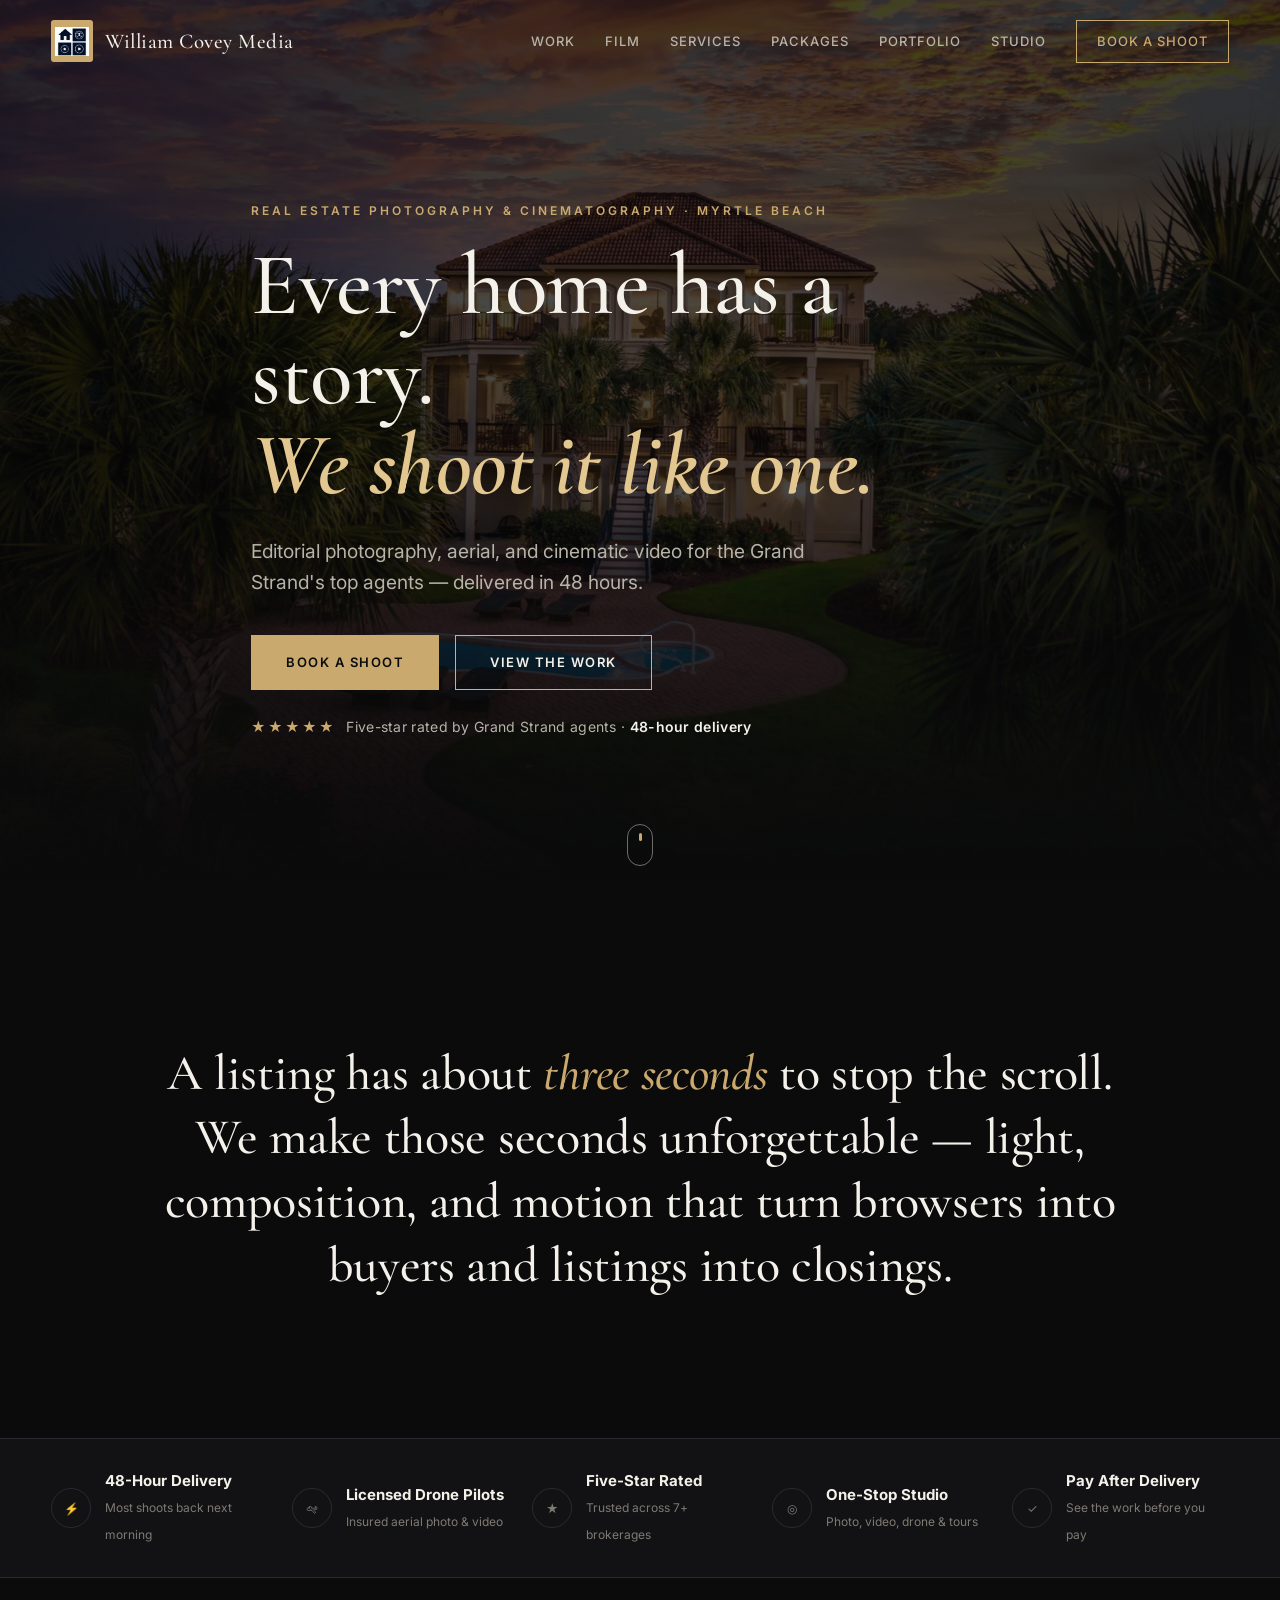
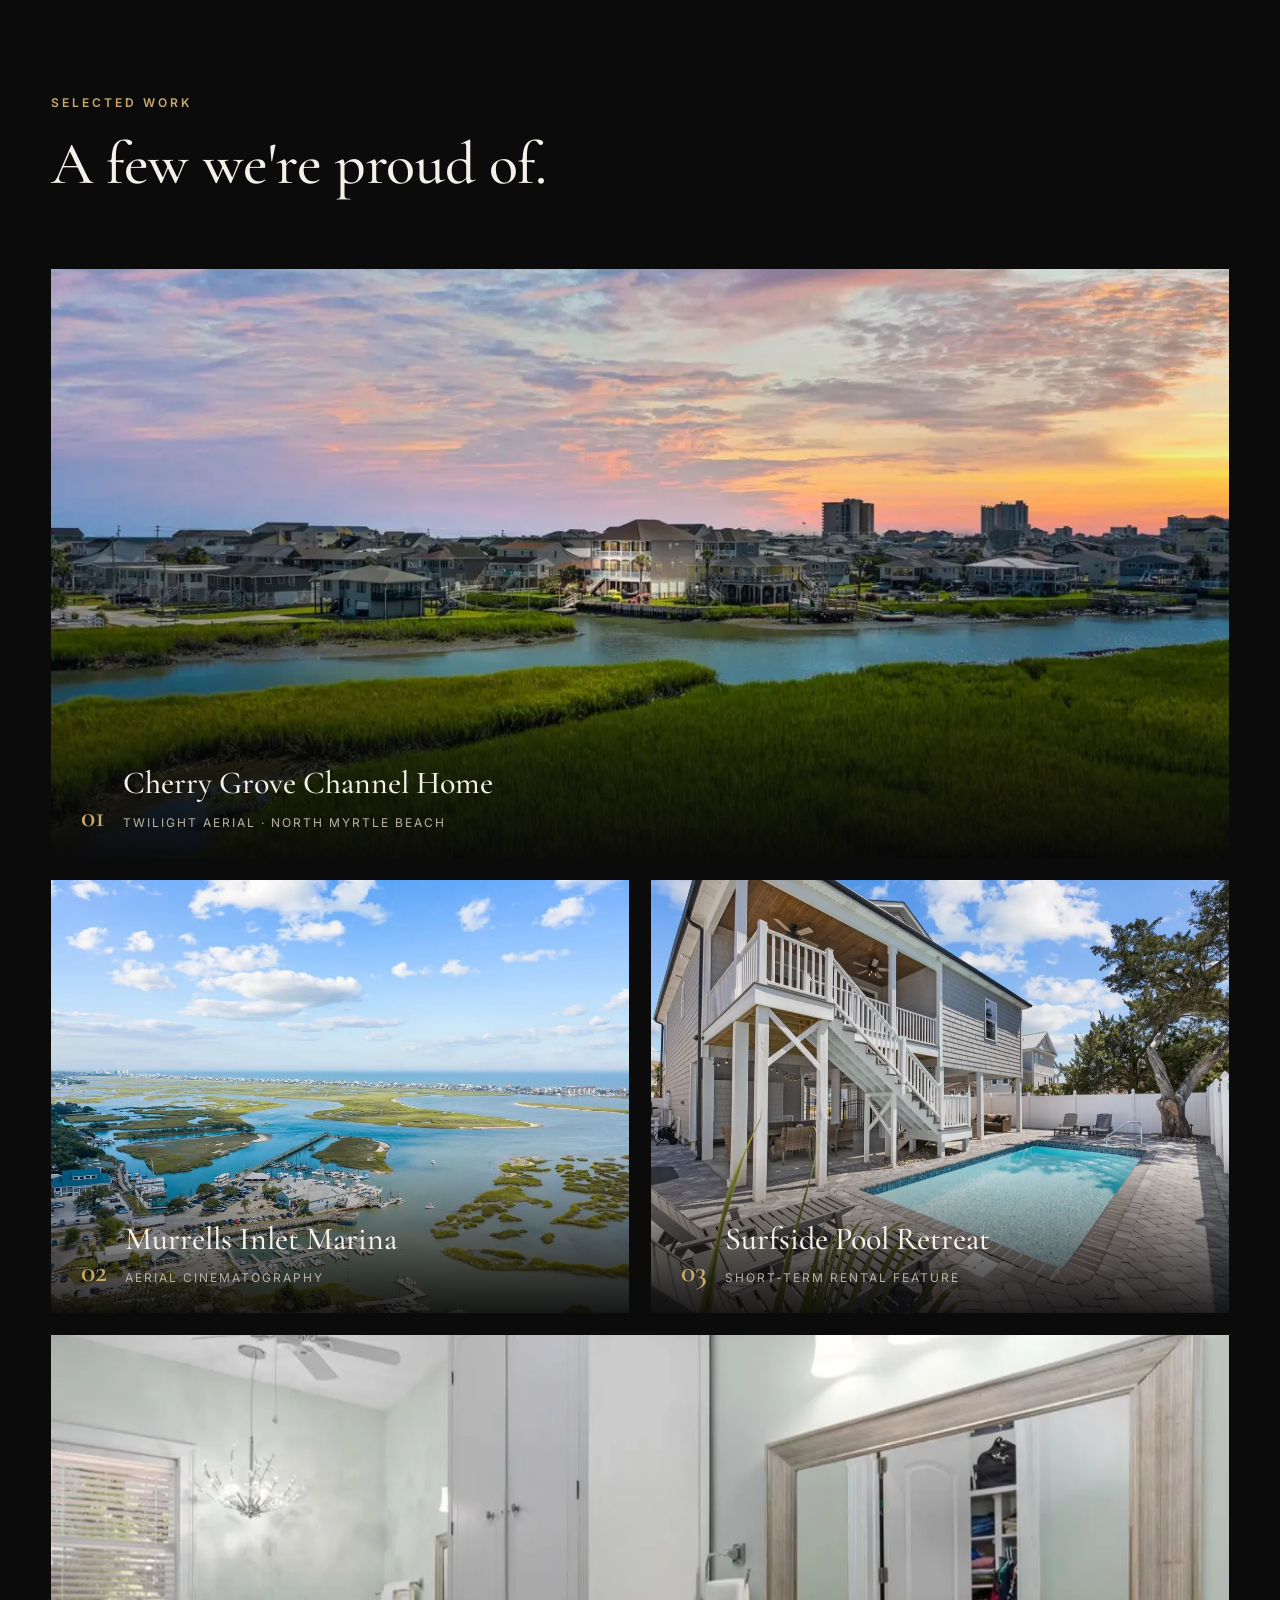
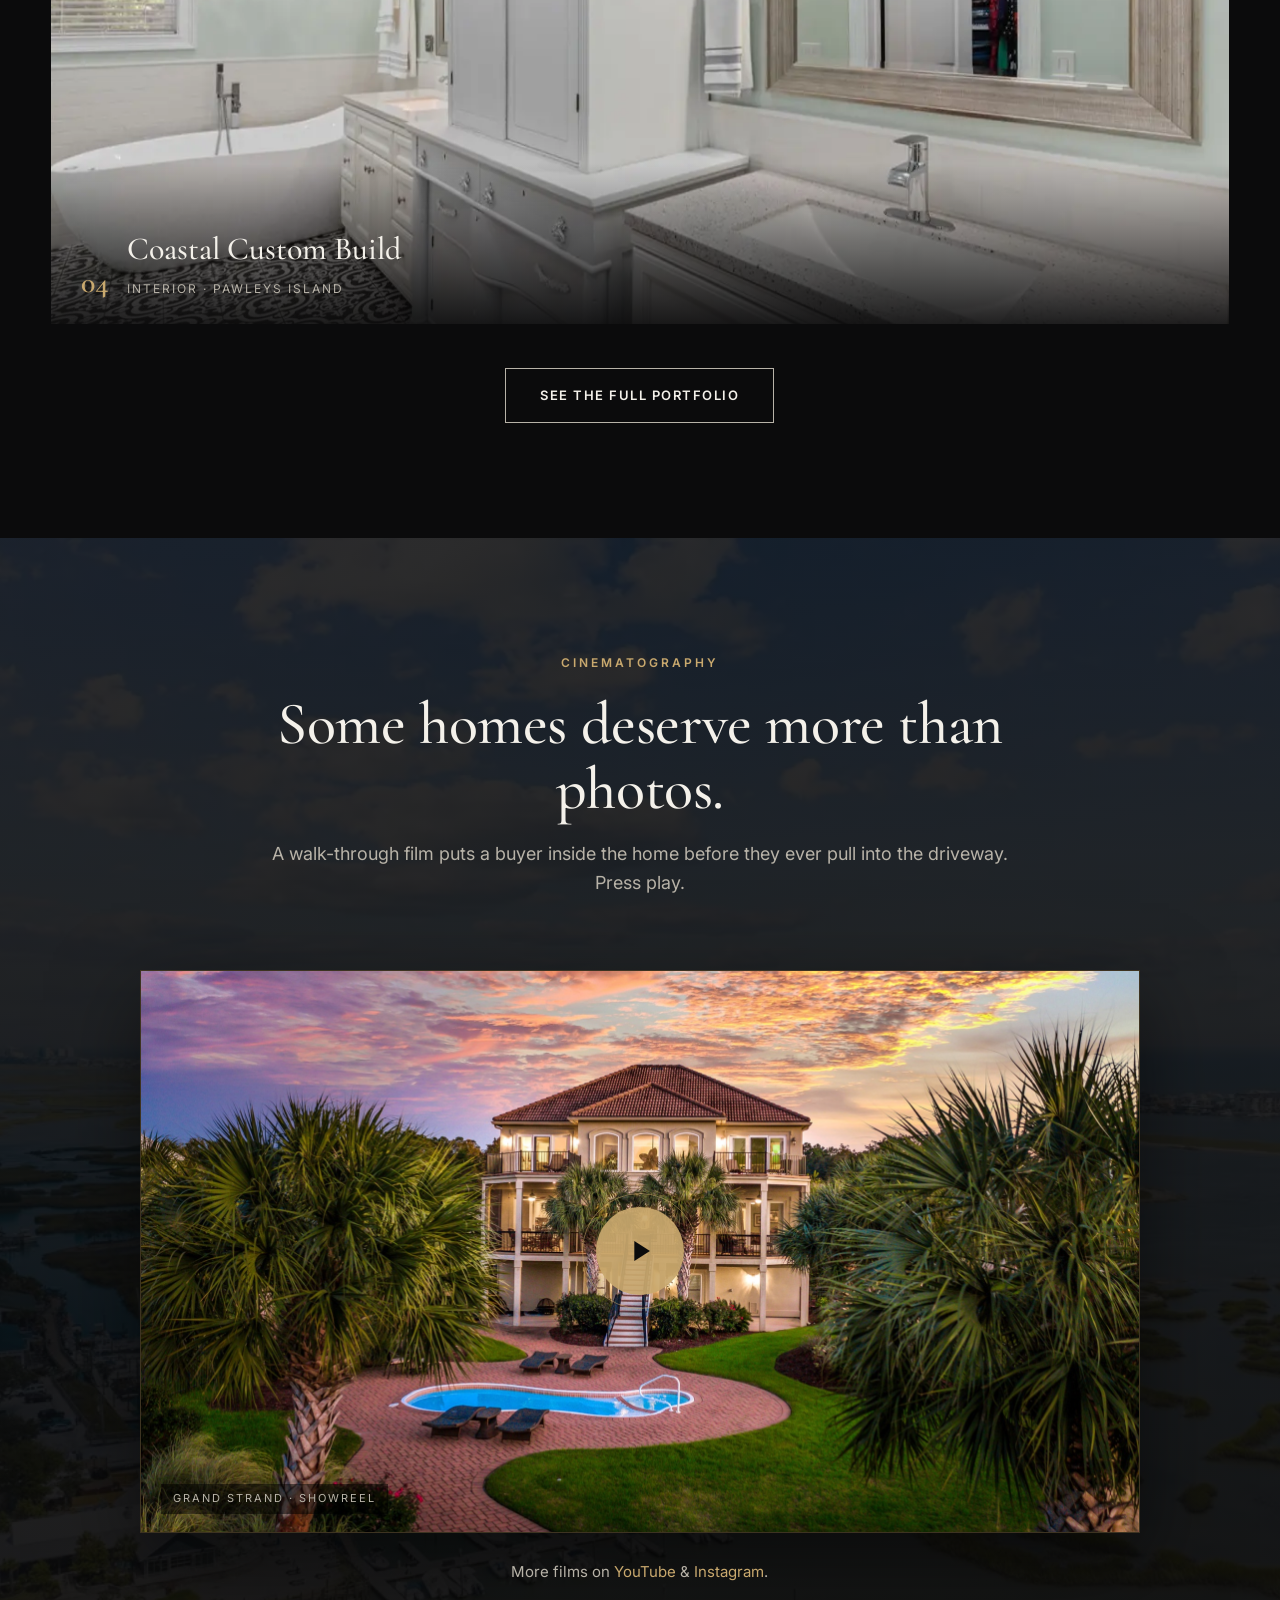
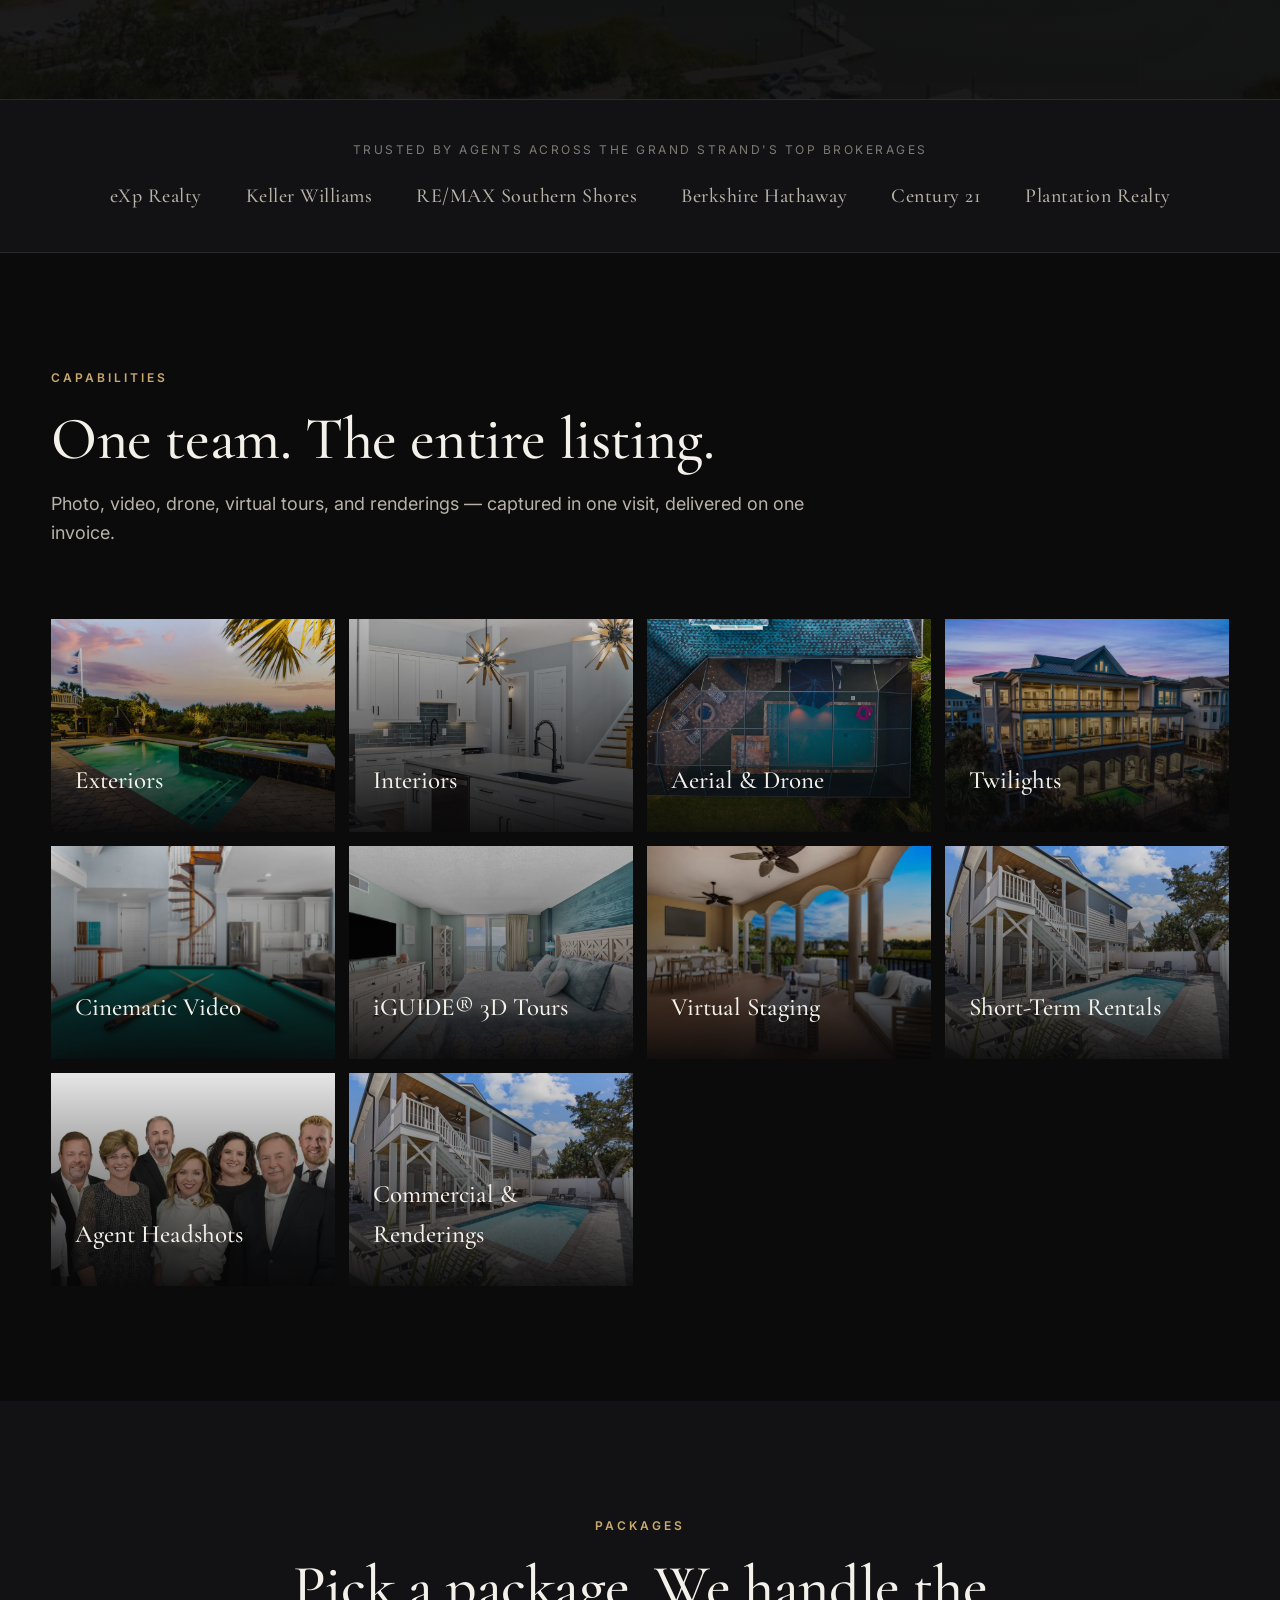
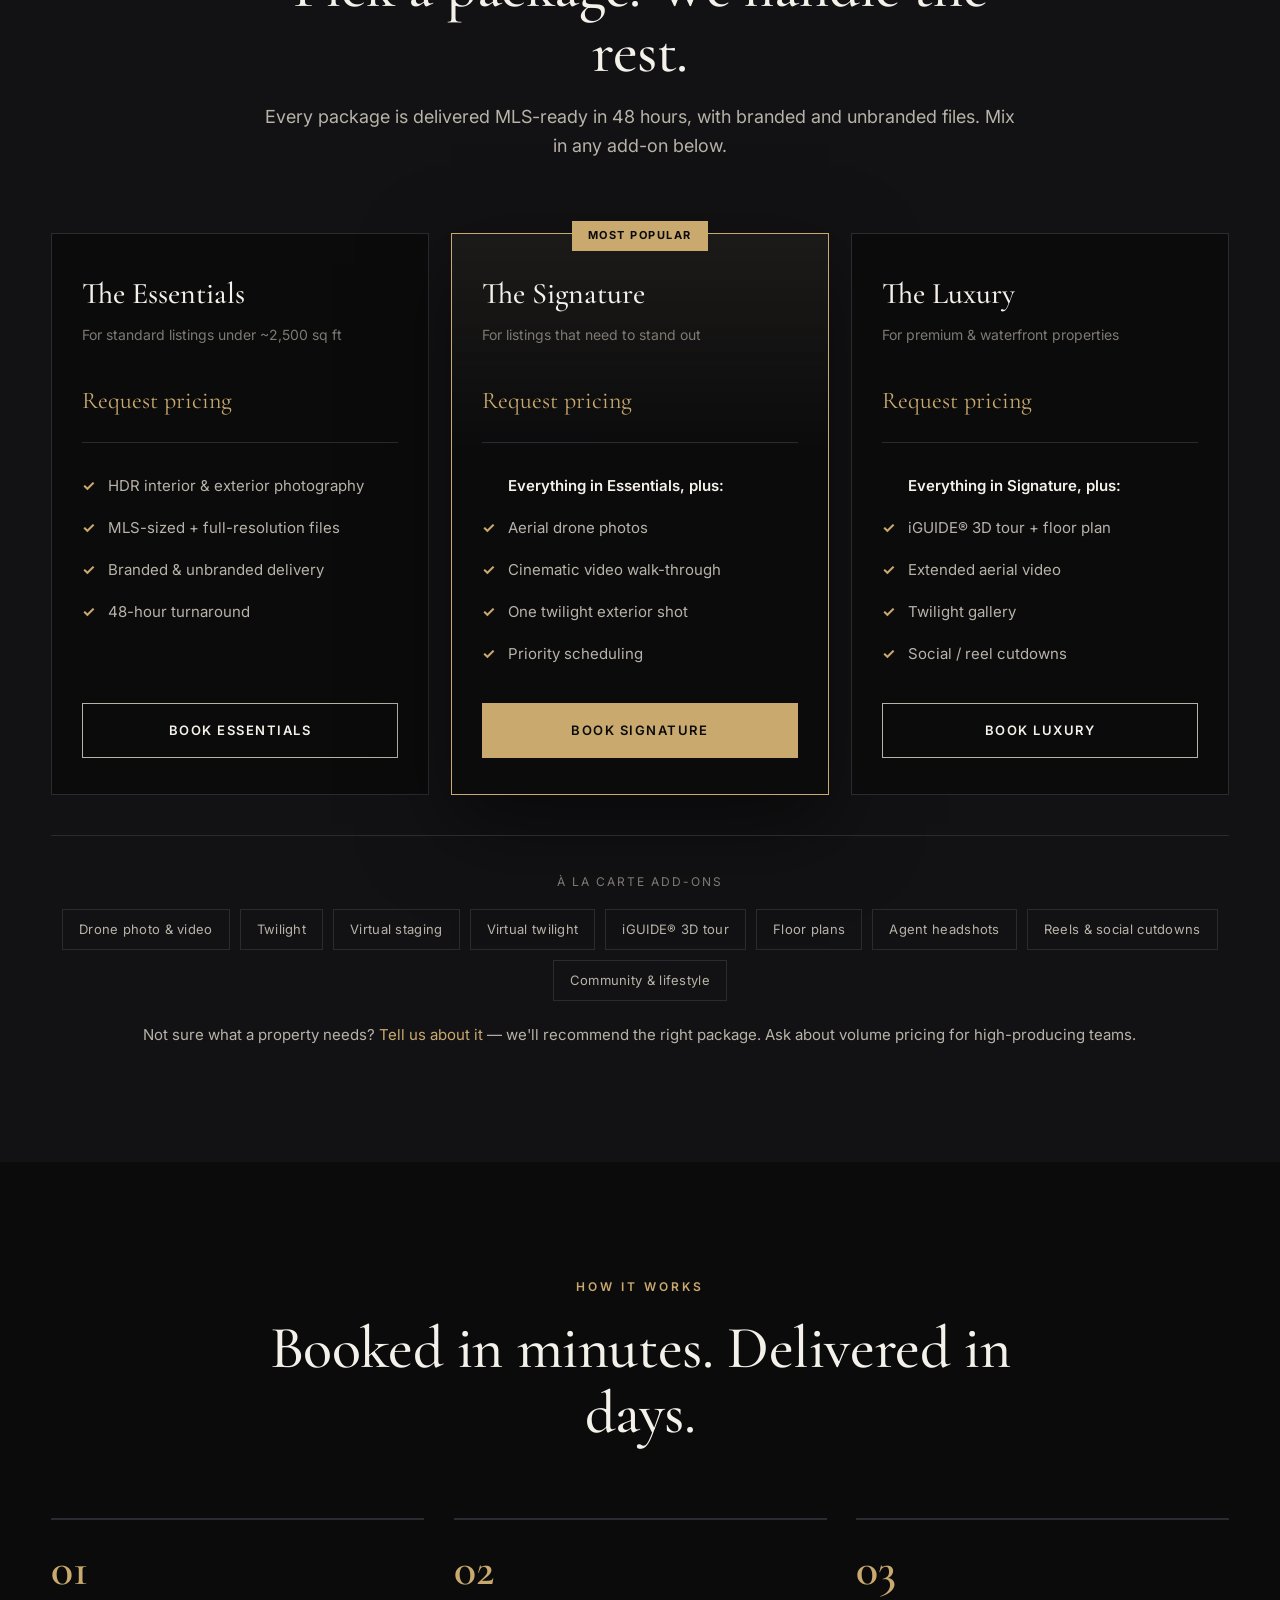
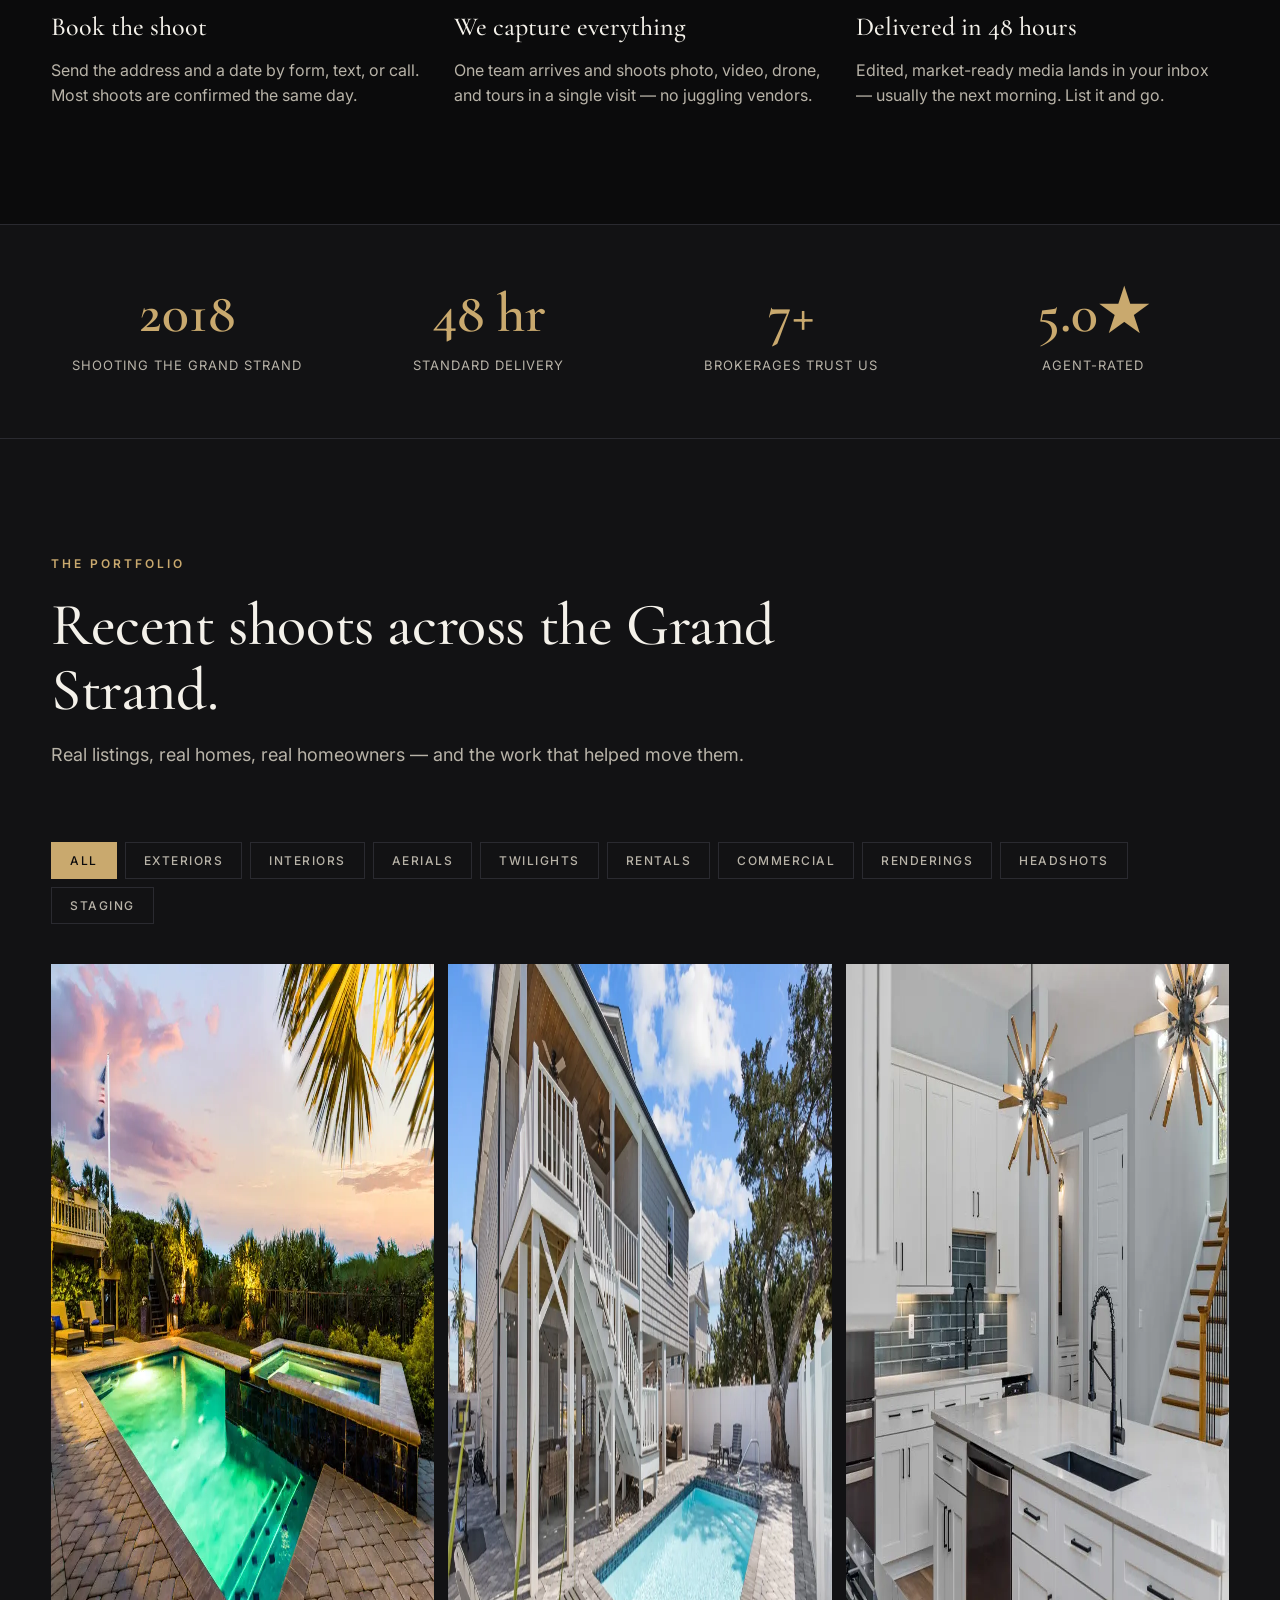
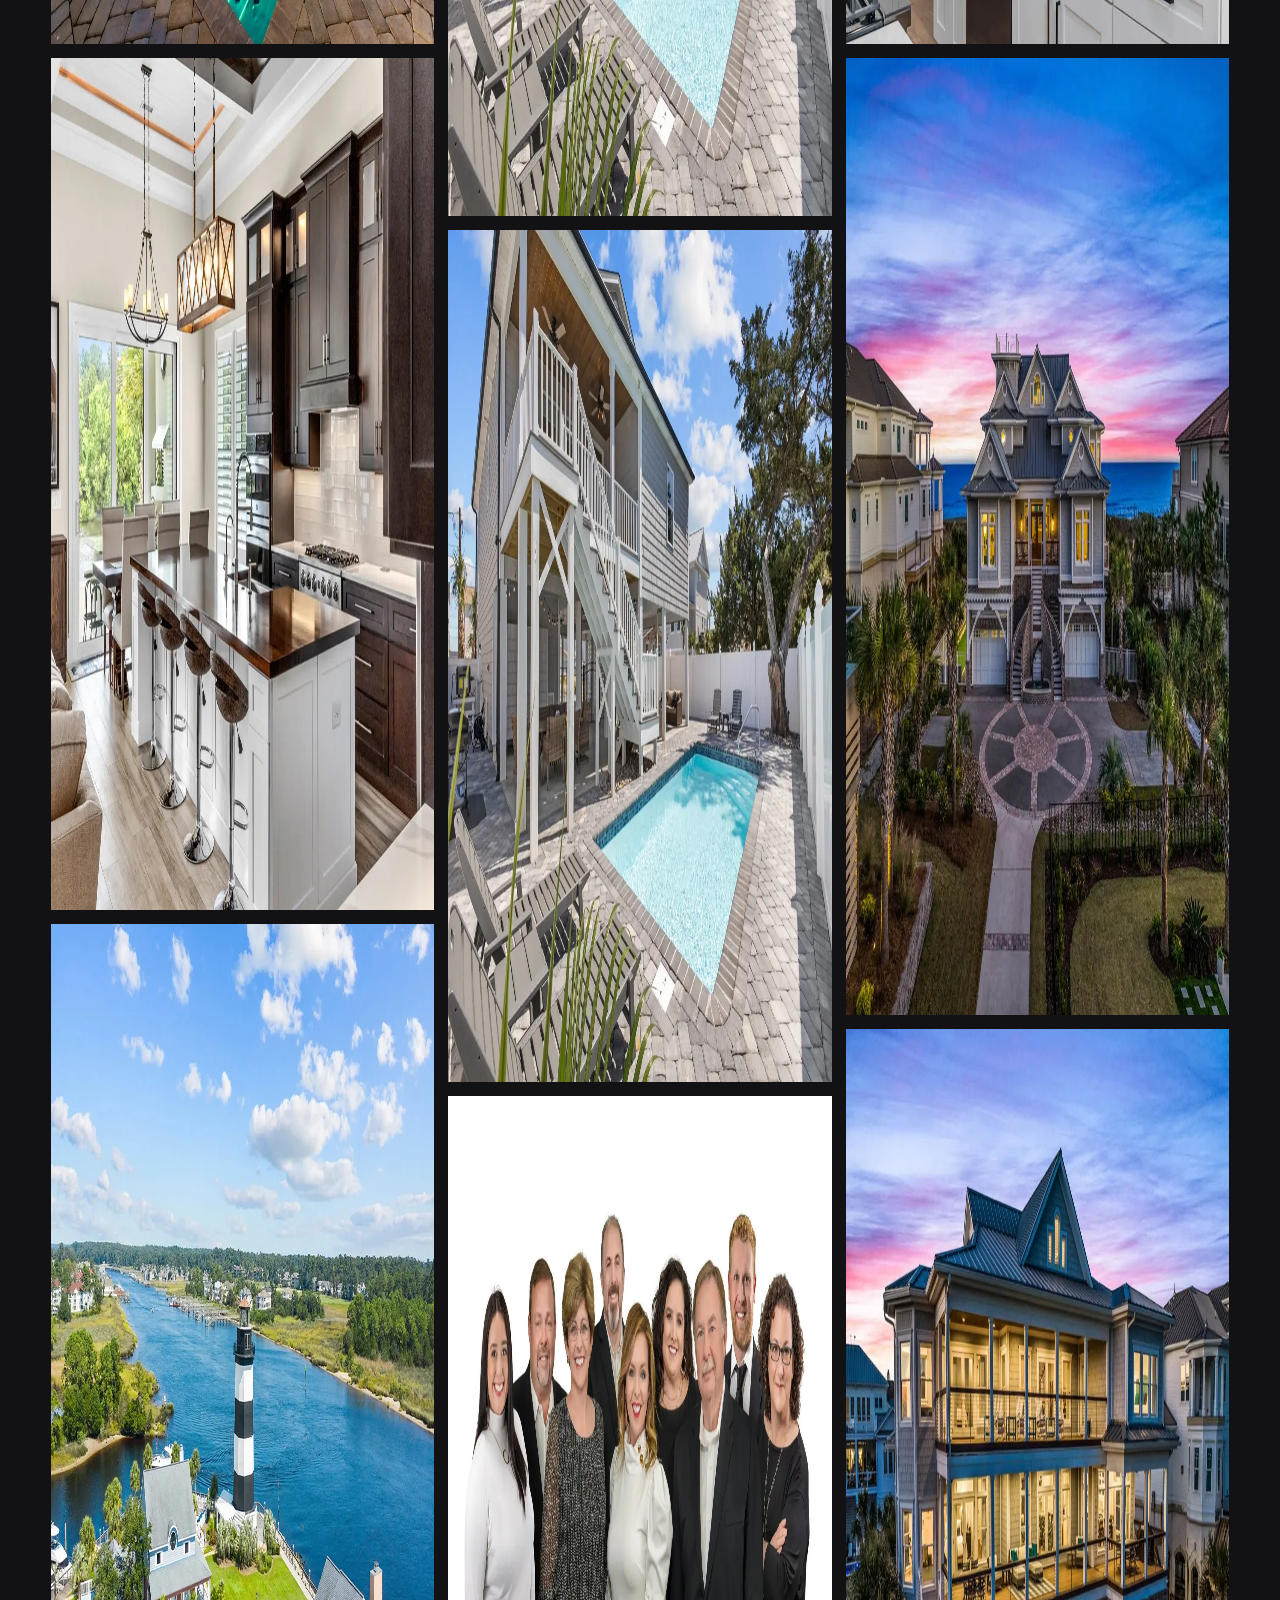
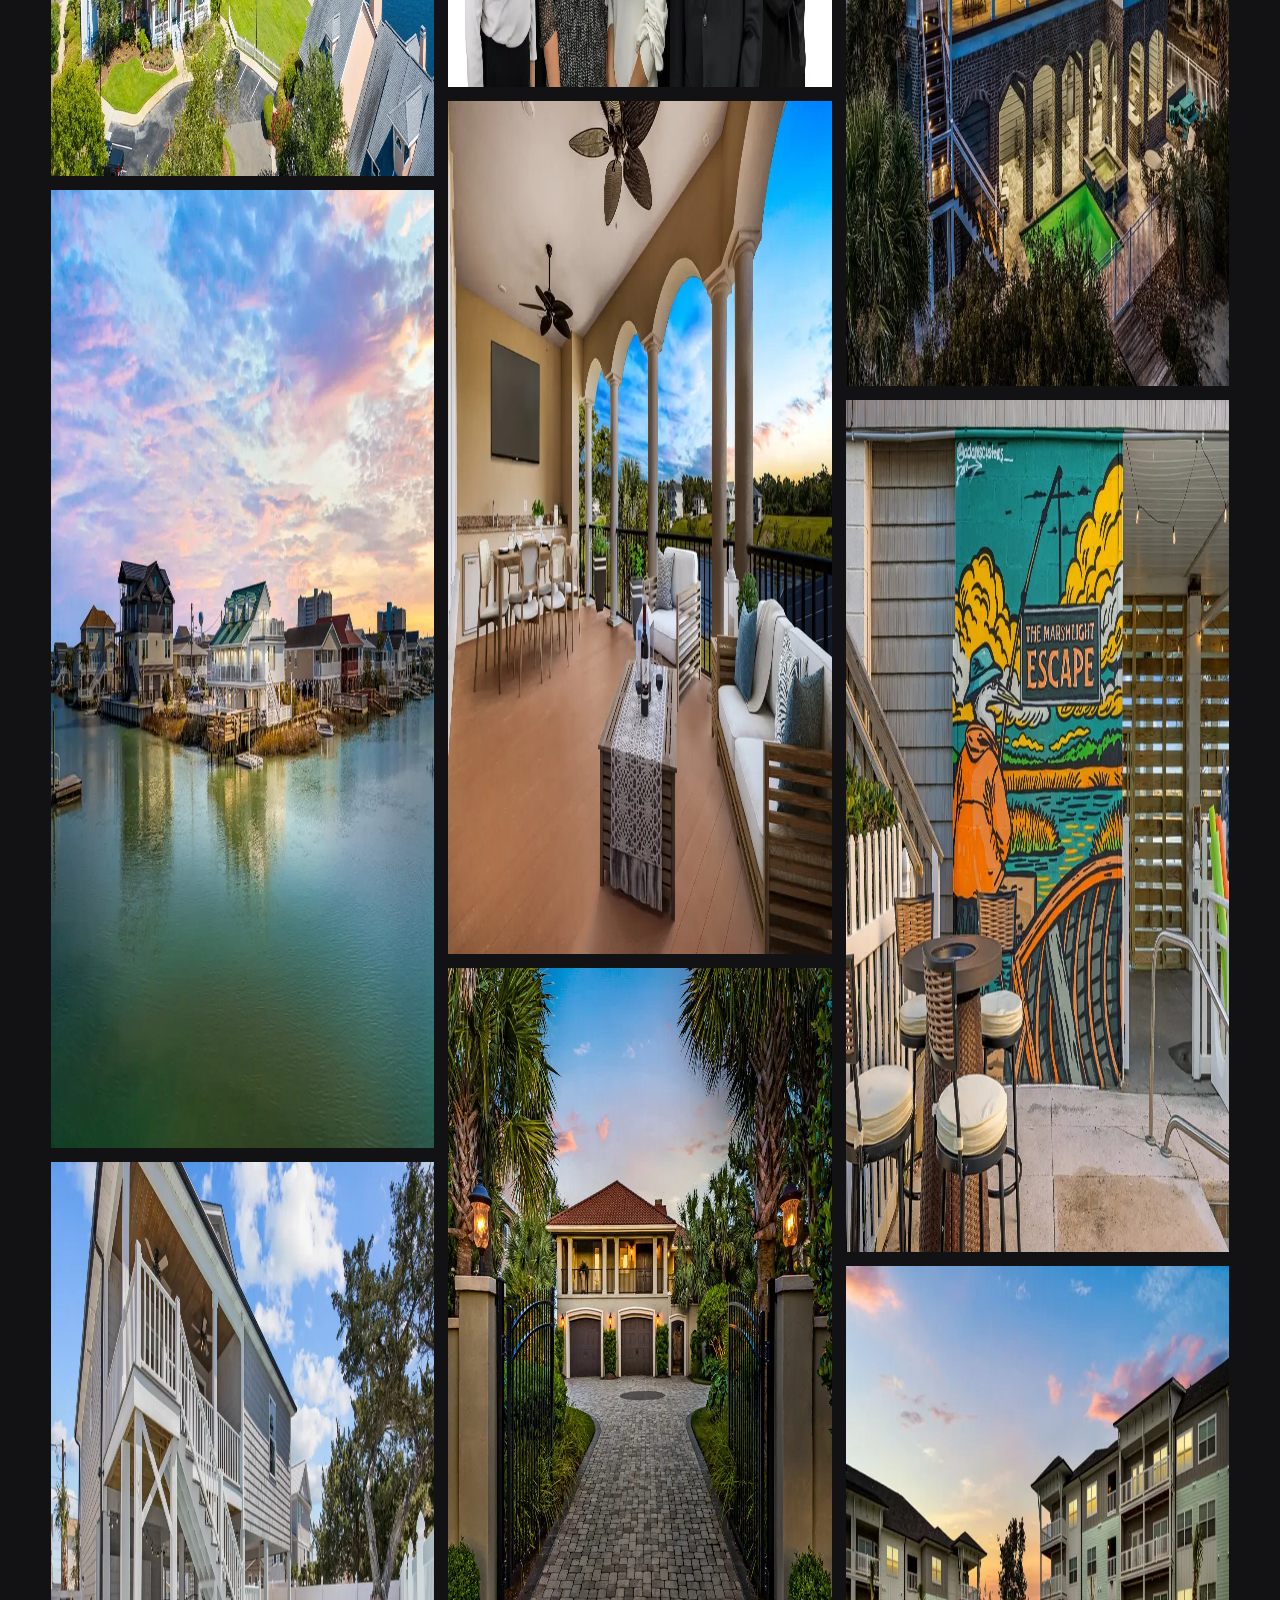
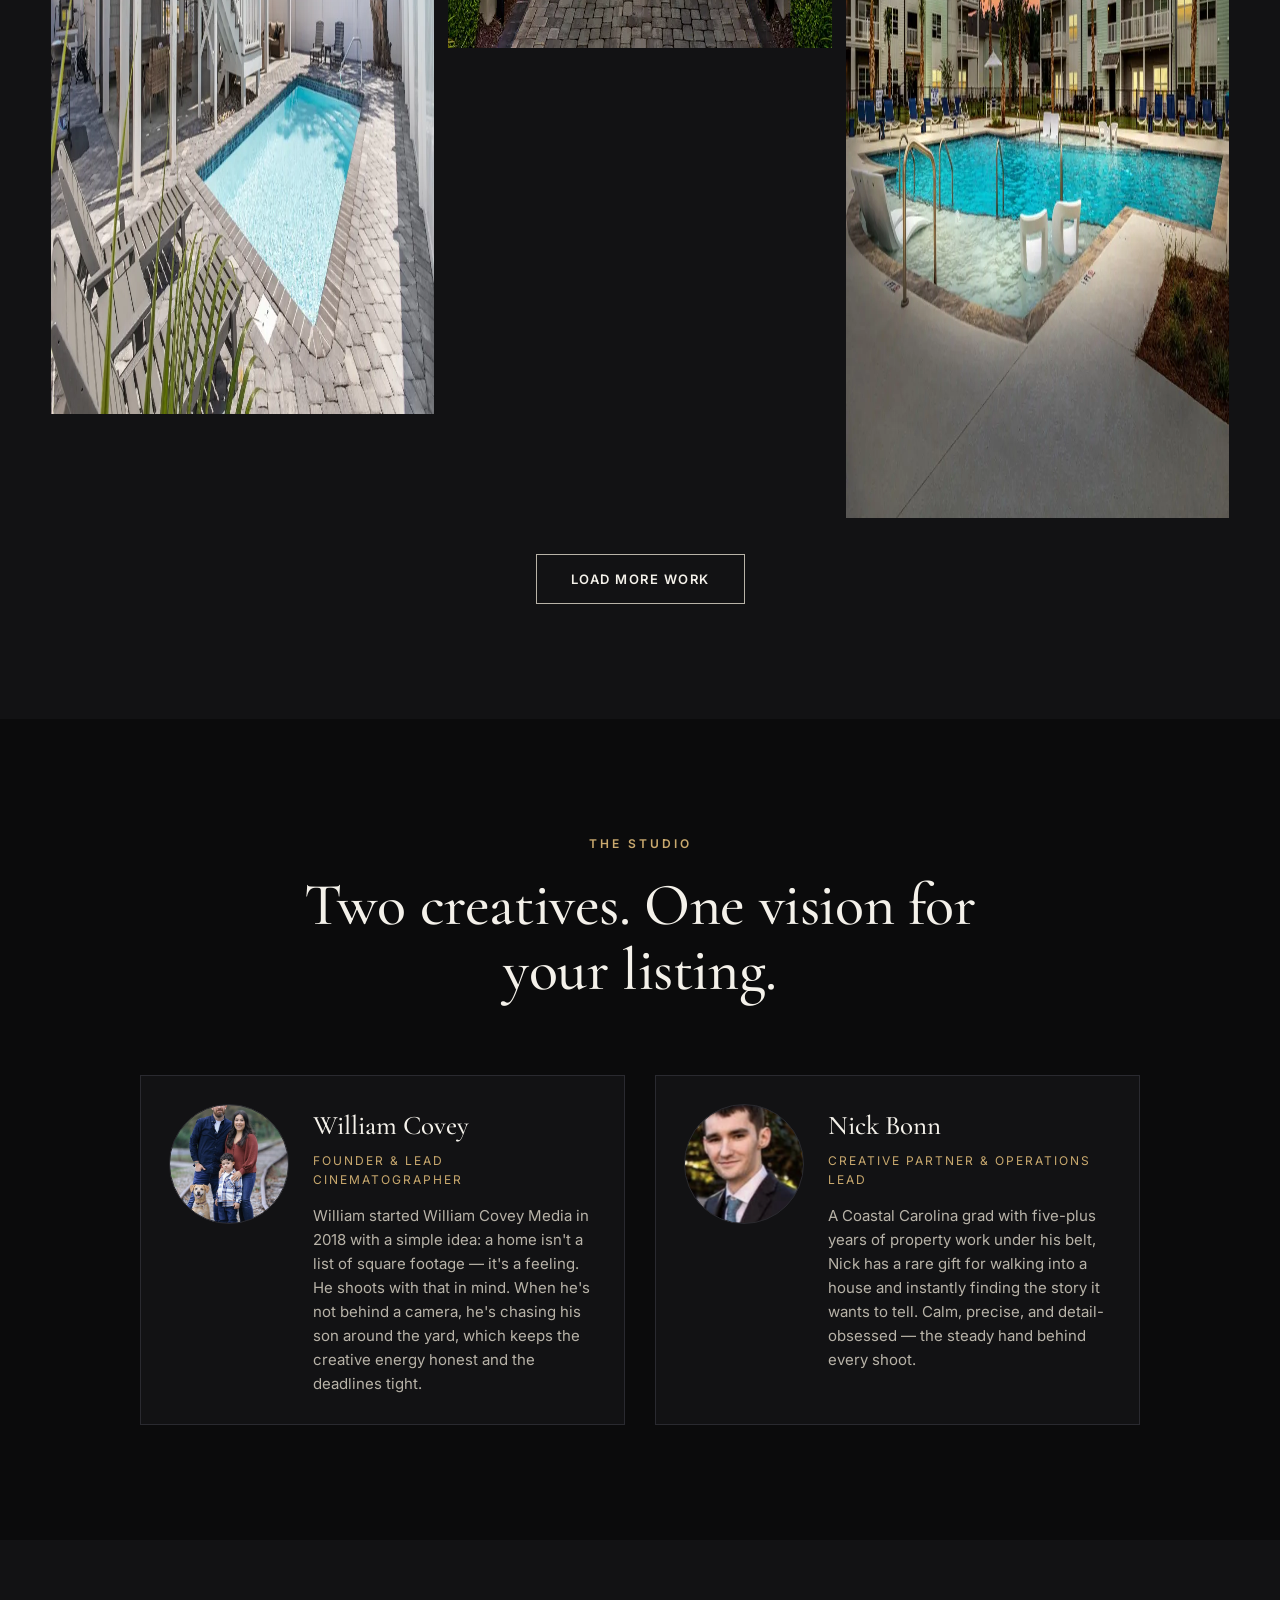
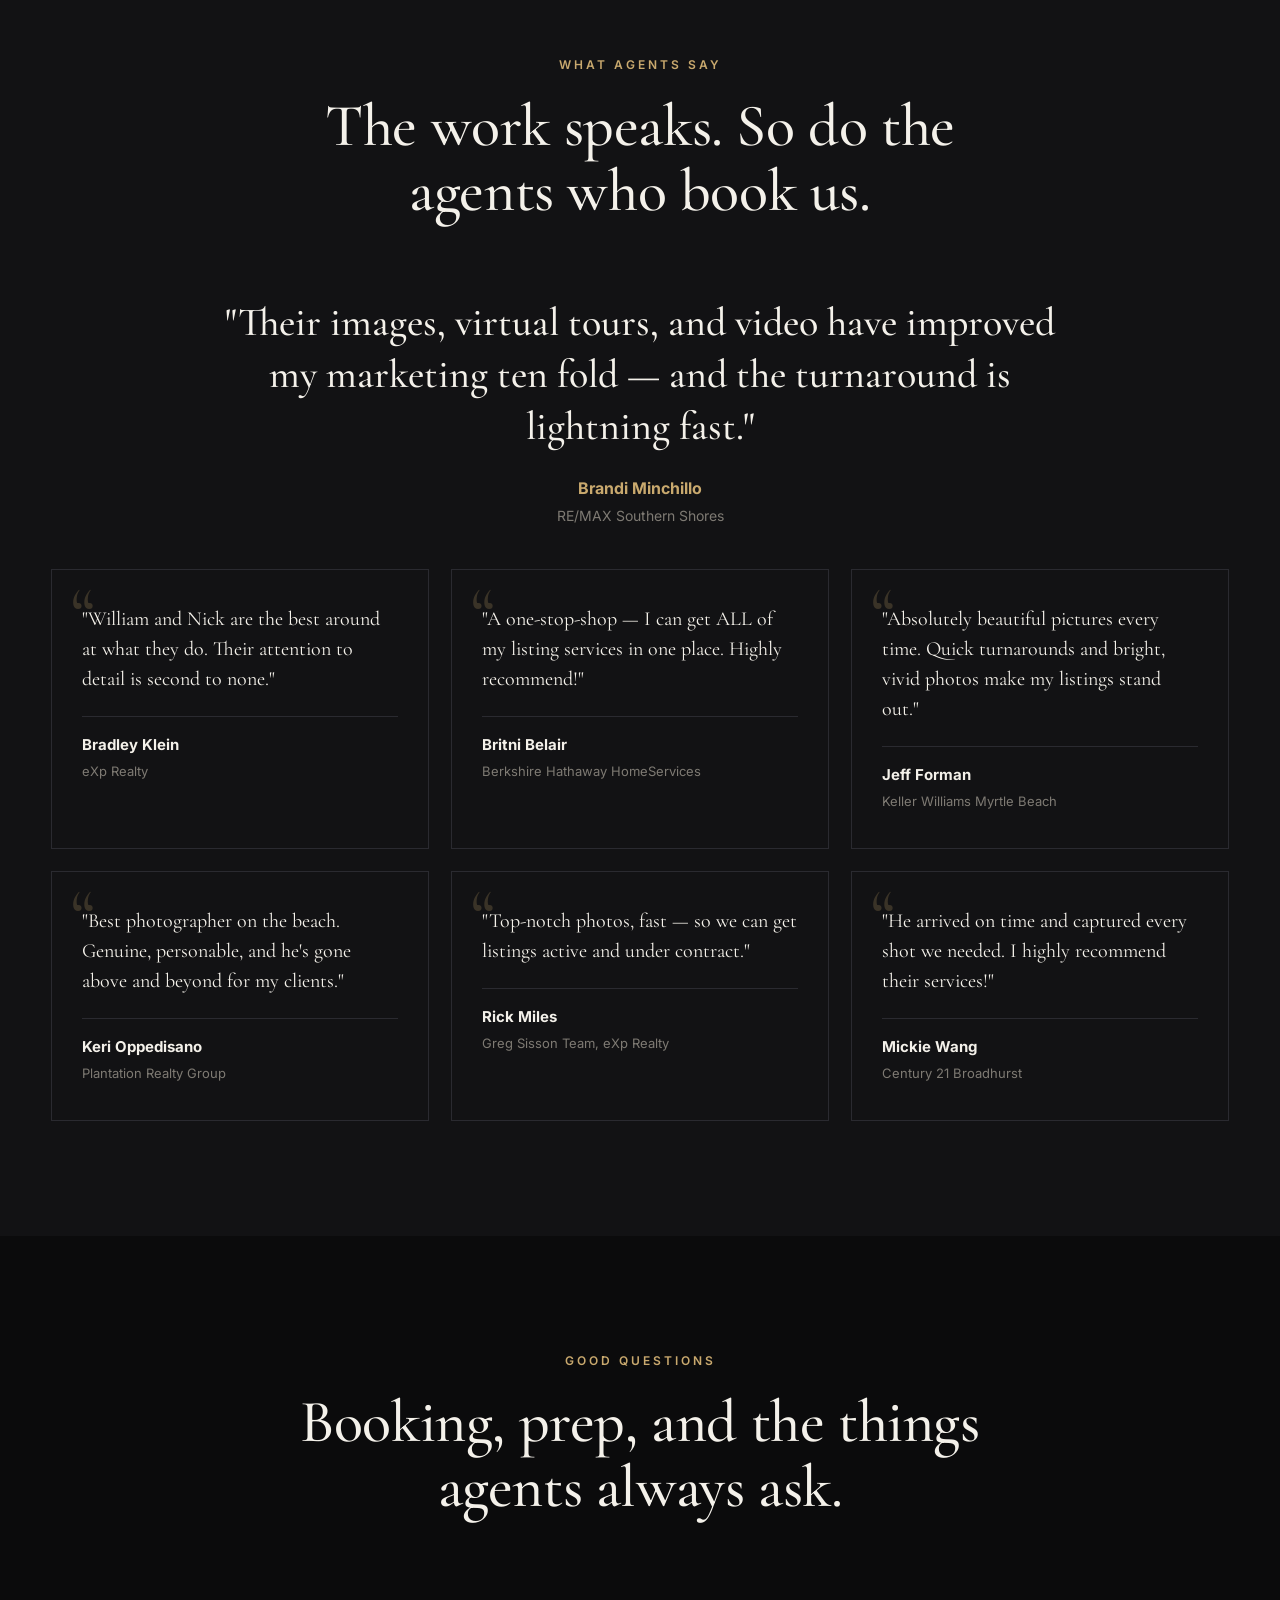
==== commit 3fd249d5: "Best-in-class pass: performance, pricing, trust, SEO (from research on top RE media sites) Researche" ====
--- a/index.html
+++ b/index.html
@@ -3,17 +3,92 @@
 <head>
 <meta charset="UTF-8">
 <meta name="viewport" content="width=device-width, initial-scale=1.0">
-<title>William Covey Media — Real Estate Photography & Cinematography | Myrtle Beach, SC</title>
-<meta name="description" content="Editorial real estate photography, aerial, and cinematic video for the Grand Strand's top agents. Every listing shot like film and delivered in 48 hours. 843.957.6915">
+<title>Real Estate Photographer Myrtle Beach, SC | William Covey Media</title>
+<meta name="description" content="Real estate photographer in Myrtle Beach & the Grand Strand. Editorial photography, drone, and cinematic video for agents — MLS-ready and delivered in 48 hours. Call 843.957.6915.">
 <meta property="og:title" content="William Covey Media — Real Estate Cinematography on the Grand Strand">
 <meta property="og:description" content="Editorial photography, drone, and cinematic video for Myrtle Beach real estate. Shot like film. Delivered in 48 hours.">
-<meta property="og:image" content="images/hero.jpg">
+<meta property="og:image" content="https://homeplacer.github.io/william-covey-media-website/images/hero.jpg">
+<meta property="og:url" content="https://homeplacer.github.io/william-covey-media-website/">
 <meta property="og:type" content="website">
+<meta name="twitter:card" content="summary_large_image">
+<meta name="theme-color" content="#0b0b0c">
+<link rel="canonical" href="https://homeplacer.github.io/william-covey-media-website/">
 <link rel="icon" type="image/png" href="favicon.png">
 <link rel="preconnect" href="https://fonts.googleapis.com">
 <link rel="preconnect" href="https://fonts.gstatic.com" crossorigin>
+<link rel="preload" as="image" href="images/hero.webp" type="image/webp" fetchpriority="high">
 <link href="https://fonts.googleapis.com/css2?family=Cormorant+Garamond:wght@400;500;600;700&family=Inter:wght@300;400;500;600;700&display=swap" rel="stylesheet">
 <link rel="stylesheet" href="styles.css">
+<script src="images/dims.js"></script>
+<script type="application/ld+json">
+{
+  "@context": "https://schema.org",
+  "@type": "ProfessionalService",
+  "@id": "https://homeplacer.github.io/william-covey-media-website/#business",
+  "name": "William Covey Media",
+  "alternateName": "William Covey Media, LLC",
+  "image": "https://homeplacer.github.io/william-covey-media-website/images/hero.jpg",
+  "logo": "https://homeplacer.github.io/william-covey-media-website/images/logo-mark.png",
+  "url": "https://homeplacer.github.io/william-covey-media-website/",
+  "telephone": "+1-843-957-6915",
+  "email": "Info@WilliamCoveyMedia.com",
+  "description": "Real estate photography, cinematic video, and aerial drone media for agents across Myrtle Beach and the Grand Strand. MLS-ready listings delivered in 48 hours.",
+  "priceRange": "$$",
+  "foundingDate": "2018",
+  "address": {
+    "@type": "PostalAddress",
+    "addressLocality": "Myrtle Beach",
+    "addressRegion": "SC",
+    "addressCountry": "US"
+  },
+  "geo": { "@type": "GeoCoordinates", "latitude": 33.6891, "longitude": -78.8867 },
+  "areaServed": [
+    { "@type": "City", "name": "Myrtle Beach" },
+    { "@type": "City", "name": "North Myrtle Beach" },
+    { "@type": "City", "name": "Surfside Beach" },
+    { "@type": "City", "name": "Murrells Inlet" },
+    { "@type": "City", "name": "Pawleys Island" },
+    { "@type": "City", "name": "Conway" },
+    { "@type": "AdministrativeArea", "name": "Grand Strand" }
+  ],
+  "serviceType": ["Real Estate Photography", "Real Estate Video", "Aerial Drone Photography", "Virtual Tours", "Virtual Staging", "Twilight Photography"],
+  "hasOfferCatalog": {
+    "@type": "OfferCatalog",
+    "name": "Real Estate Media Services",
+    "itemListElement": [
+      { "@type": "Offer", "itemOffered": { "@type": "Service", "name": "HDR Real Estate Photography" } },
+      { "@type": "Offer", "itemOffered": { "@type": "Service", "name": "Cinematic Video Tour" } },
+      { "@type": "Offer", "itemOffered": { "@type": "Service", "name": "Aerial Drone Photography & Video" } },
+      { "@type": "Offer", "itemOffered": { "@type": "Service", "name": "iGUIDE 3D Tour & Floor Plan" } },
+      { "@type": "Offer", "itemOffered": { "@type": "Service", "name": "Twilight Photography" } },
+      { "@type": "Offer", "itemOffered": { "@type": "Service", "name": "Virtual Staging" } }
+    ]
+  },
+  "openingHoursSpecification": [{
+    "@type": "OpeningHoursSpecification",
+    "dayOfWeek": ["Monday","Tuesday","Wednesday","Thursday","Friday","Saturday"],
+    "opens": "08:00", "closes": "18:00"
+  }],
+  "sameAs": [
+    "https://www.facebook.com/WilliamCoveyMedia",
+    "https://www.instagram.com/william_covey_media/",
+    "https://www.youtube.com/channel/UCgQhtXMEbPUfOL82Nb_tqGA"
+  ]
+}
+</script>
+<script type="application/ld+json">
+{
+  "@context": "https://schema.org",
+  "@type": "FAQPage",
+  "mainEntity": [
+    { "@type": "Question", "name": "How do I book a real estate shoot?", "acceptedAnswer": { "@type": "Answer", "text": "Book right from our website, or call 843-957-6915. We confirm the shoot date and address, then you or the seller make sure the home is photo-ready when we arrive." } },
+    { "@type": "Question", "name": "When will my photos and video be ready?", "acceptedAnswer": { "@type": "Answer", "text": "Final images and video are delivered by email within 48 hours of the shoot. Most shoots come back the next morning." } },
+    { "@type": "Question", "name": "How does payment work?", "acceptedAnswer": { "@type": "Answer", "text": "Pay after the shoot. An invoice arrives with your media — once it's paid, you have full access to download and use everything in your marketing." } },
+    { "@type": "Question", "name": "What areas do you cover?", "acceptedAnswer": { "@type": "Answer", "text": "The full Grand Strand — Myrtle Beach, North Myrtle Beach, Surfside, Murrells Inlet, Pawleys Island, Conway, and surrounding towns." } },
+    { "@type": "Question", "name": "What happens if there is bad weather?", "acceptedAnswer": { "@type": "Answer", "text": "We'll reschedule. Weather reschedules are no charge; same-day cancellations by the agent are charged at 100%." } }
+  ]
+}
+</script>
 </head>
 <body>
 
@@ -27,6 +102,7 @@
       <a href="#work">Work</a>
       <a href="#film">Film</a>
       <a href="#services">Services</a>
+      <a href="#packages">Packages</a>
       <a href="#portfolio">Portfolio</a>
       <a href="#team">Studio</a>
       <a href="#contact" class="nav-cta">Book a Shoot</a>
@@ -38,7 +114,7 @@
 </header>
 
 <section class="hero" id="top">
-  <video class="hero-video" autoplay muted loop playsinline poster="images/hero.jpg">
+  <video class="hero-video" autoplay muted loop playsinline preload="auto" poster="images/hero.webp">
     <source src="videos/hero.mp4" type="video/mp4">
   </video>
   <div class="hero-overlay"></div>
@@ -50,6 +126,7 @@
       <a href="#contact" class="btn btn-primary">Book a Shoot</a>
       <a href="#work" class="btn btn-ghost">View the Work</a>
     </div>
+    <p class="hero-rating reveal"><span class="stars" aria-hidden="true">★★★★★</span> Five-star rated by Grand Strand agents · <strong>48-hour delivery</strong></p>
   </div>
   <a href="#statement" class="scroll-cue" aria-label="Scroll down"><span></span></a>
 </section>
@@ -64,6 +141,16 @@
   </div>
 </section>
 
+<section class="creds" aria-label="Why agents book us">
+  <div class="container creds-row">
+    <div class="cred reveal"><span class="cred-ico">⚡</span><div><strong>48-Hour Delivery</strong><span>Most shoots back next morning</span></div></div>
+    <div class="cred reveal"><span class="cred-ico">🛩</span><div><strong>Licensed Drone Pilots</strong><span>Insured aerial photo &amp; video</span></div></div>
+    <div class="cred reveal"><span class="cred-ico">★</span><div><strong>Five-Star Rated</strong><span>Trusted across 7+ brokerages</span></div></div>
+    <div class="cred reveal"><span class="cred-ico">◎</span><div><strong>One-Stop Studio</strong><span>Photo, video, drone &amp; tours</span></div></div>
+    <div class="cred reveal"><span class="cred-ico">✓</span><div><strong>Pay After Delivery</strong><span>See the work before you pay</span></div></div>
+  </div>
+</section>
+
 <section class="section section-work" id="work">
   <div class="container">
     <div class="section-head section-head-left reveal">
@@ -72,7 +159,7 @@
     </div>
 
     <div class="feature feature-lg reveal" data-cat="twilights">
-      <div class="feature-media"><img loading="lazy" src="images/portfolio/twilights-5.jpg" alt="Twilight aerial of a waterfront home in Cherry Grove"></div>
+      <div class="feature-media"><picture><source srcset="images/portfolio/twilights-5.webp" type="image/webp"><img loading="lazy" decoding="async" width="1280" height="853" src="images/portfolio/twilights-5.jpg" alt="Twilight aerial real estate photo of a waterfront channel home in North Myrtle Beach"></picture></div>
       <div class="feature-caption">
         <span class="feature-index">01</span>
         <div>
@@ -84,7 +171,7 @@
 
     <div class="feature-row">
       <div class="feature reveal" data-cat="aerials">
-        <div class="feature-media"><img loading="lazy" src="images/portfolio/aerials-4.jpg" alt="Aerial of the Murrells Inlet MarshWalk and marina"></div>
+        <div class="feature-media"><picture><source srcset="images/portfolio/aerials-4.webp" type="image/webp"><img loading="lazy" decoding="async" width="1280" height="853" src="images/portfolio/aerials-4.jpg" alt="Aerial real estate photo of the Murrells Inlet MarshWalk and marina"></picture></div>
         <div class="feature-caption">
           <span class="feature-index">02</span>
           <div>
@@ -94,7 +181,7 @@
         </div>
       </div>
       <div class="feature reveal" data-cat="short-term-rentals">
-        <div class="feature-media"><img loading="lazy" src="images/portfolio/short-term-rentals-1.jpg" alt="Backyard pool of a Grand Strand vacation rental"></div>
+        <div class="feature-media"><picture><source srcset="images/portfolio/short-term-rentals-1.webp" type="image/webp"><img loading="lazy" decoding="async" width="1280" height="853" src="images/portfolio/short-term-rentals-1.jpg" alt="Backyard pool of a Grand Strand short-term rental home"></picture></div>
         <div class="feature-caption">
           <span class="feature-index">03</span>
           <div>
@@ -106,7 +193,7 @@
     </div>
 
     <div class="feature feature-lg reveal" data-cat="interiors">
-      <div class="feature-media"><img loading="lazy" src="images/portfolio/interiors-3.jpg" alt="Designer master bathroom interior"></div>
+      <div class="feature-media"><picture><source srcset="images/portfolio/interiors-3.webp" type="image/webp"><img loading="lazy" decoding="async" width="1280" height="853" src="images/portfolio/interiors-3.jpg" alt="Designer master bathroom interior real estate photo in Pawleys Island"></picture></div>
       <div class="feature-caption">
         <span class="feature-index">04</span>
         <div>
@@ -164,16 +251,87 @@
       <p class="section-sub">Photo, video, drone, virtual tours, and renderings — captured in one visit, delivered on one invoice.</p>
     </div>
     <div class="svc-grid">
-      <a href="#portfolio" class="svc-tile reveal" data-go="exteriors" style="background-image:url('images/portfolio/exteriors-1.jpg')"><div class="svc-tile-body"><h3>Exteriors</h3><p>Curb appeal, composed and corrected for the MLS hero shot.</p></div></a>
-      <a href="#portfolio" class="svc-tile reveal" data-go="interiors" style="background-image:url('images/portfolio/interiors-2.jpg')"><div class="svc-tile-body"><h3>Interiors</h3><p>Bright, true-to-life rooms that feel like home.</p></div></a>
-      <a href="#portfolio" class="svc-tile reveal" data-go="aerials" style="background-image:url('images/portfolio/aerials-10.jpg')"><div class="svc-tile-body"><h3>Aerial &amp; Drone</h3><p>Licensed flights for waterfront views and lot context.</p></div></a>
-      <a href="#portfolio" class="svc-tile reveal" data-go="twilights" style="background-image:url('images/portfolio/twilights-2.jpg')"><div class="svc-tile-body"><h3>Twilights</h3><p>Warm, glowing dusk shots that stop the scroll.</p></div></a>
-      <a href="#film" class="svc-tile reveal" data-go="film" style="background-image:url('images/portfolio/interiors-5.jpg')"><div class="svc-tile-body"><h3>Cinematic Video</h3><p>Walk-through films that sell the feeling, not just the floor plan.</p></div></a>
-      <a href="#portfolio" class="svc-tile reveal" data-go="iguide" style="background-image:url('images/portfolio/iguide-1.jpg')"><div class="svc-tile-body"><h3>iGUIDE® 3D Tours</h3><p>True 3D tours with floor plans and accurate square footage.</p></div></a>
-      <a href="#portfolio" class="svc-tile reveal" data-go="virtual-staging" style="background-image:url('images/portfolio/virtual-staging-1.jpg')"><div class="svc-tile-body"><h3>Virtual Staging</h3><p>Empty rooms turned into magazine spaces — digitally.</p></div></a>
-      <a href="#portfolio" class="svc-tile reveal" data-go="short-term-rentals" style="background-image:url('images/portfolio/short-term-rentals-1.jpg')"><div class="svc-tile-body"><h3>Short-Term Rentals</h3><p>Booking-driving imagery built for Airbnb &amp; VRBO.</p></div></a>
-      <a href="#portfolio" class="svc-tile reveal" data-go="headshots" style="background-image:url('images/portfolio/headshots-1.jpg')"><div class="svc-tile-body"><h3>Agent Headshots</h3><p>Relaxed, confident, on-brand — never stiff.</p></div></a>
-      <a href="#portfolio" class="svc-tile reveal" data-go="commercial" style="background-image:url('images/portfolio/commercial-1.jpg')"><div class="svc-tile-body"><h3>Commercial &amp; Renderings</h3><p>Hospitality, retail, and 3D renders of what's not built yet.</p></div></a>
+      <a href="#portfolio" class="svc-tile reveal" data-go="exteriors" data-img="exteriors-1"><div class="svc-tile-body"><h3>Exteriors</h3><p>Curb appeal, composed and corrected for the MLS hero shot.</p></div></a>
+      <a href="#portfolio" class="svc-tile reveal" data-go="interiors" data-img="interiors-2"><div class="svc-tile-body"><h3>Interiors</h3><p>Bright, true-to-life rooms that feel like home.</p></div></a>
+      <a href="#portfolio" class="svc-tile reveal" data-go="aerials" data-img="aerials-10"><div class="svc-tile-body"><h3>Aerial &amp; Drone</h3><p>Licensed flights for waterfront views and lot context.</p></div></a>
+      <a href="#portfolio" class="svc-tile reveal" data-go="twilights" data-img="twilights-2"><div class="svc-tile-body"><h3>Twilights</h3><p>Warm, glowing dusk shots that stop the scroll.</p></div></a>
+      <a href="#film" class="svc-tile reveal" data-go="film" data-img="interiors-5"><div class="svc-tile-body"><h3>Cinematic Video</h3><p>Walk-through films that sell the feeling, not just the floor plan.</p></div></a>
+      <a href="#portfolio" class="svc-tile reveal" data-go="iguide" data-img="iguide-1"><div class="svc-tile-body"><h3>iGUIDE® 3D Tours</h3><p>True 3D tours with floor plans and accurate square footage.</p></div></a>
+      <a href="#portfolio" class="svc-tile reveal" data-go="virtual-staging" data-img="virtual-staging-1"><div class="svc-tile-body"><h3>Virtual Staging</h3><p>Empty rooms turned into magazine spaces — digitally.</p></div></a>
+      <a href="#portfolio" class="svc-tile reveal" data-go="short-term-rentals" data-img="short-term-rentals-1"><div class="svc-tile-body"><h3>Short-Term Rentals</h3><p>Booking-driving imagery built for Airbnb &amp; VRBO.</p></div></a>
+      <a href="#portfolio" class="svc-tile reveal" data-go="headshots" data-img="headshots-1"><div class="svc-tile-body"><h3>Agent Headshots</h3><p>Relaxed, confident, on-brand — never stiff.</p></div></a>
+      <a href="#portfolio" class="svc-tile reveal" data-go="commercial" data-img="commercial-1"><div class="svc-tile-body"><h3>Commercial &amp; Renderings</h3><p>Hospitality, retail, and 3D renders of what's not built yet.</p></div></a>
+    </div>
+  </div>
+</section>
+
+<section class="section section-alt" id="packages">
+  <div class="container">
+    <div class="section-head reveal">
+      <p class="eyebrow">Packages</p>
+      <h2>Pick a package. We handle the rest.</h2>
+      <p class="section-sub">Every package is delivered MLS-ready in 48 hours, with branded and unbranded files. Mix in any add-on below.</p>
+    </div>
+
+    <div class="pkg-grid">
+      <div class="pkg reveal">
+        <h3>The Essentials</h3>
+        <p class="pkg-for">For standard listings under ~2,500 sq ft</p>
+        <!-- William: drop your real price in .pkg-price (e.g. "From $199") for the highest-converting version -->
+        <p class="pkg-price">Request pricing</p>
+        <ul class="pkg-list">
+          <li>HDR interior &amp; exterior photography</li>
+          <li>MLS-sized + full-resolution files</li>
+          <li>Branded &amp; unbranded delivery</li>
+          <li>48-hour turnaround</li>
+        </ul>
+        <a href="#contact" class="btn btn-ghost btn-block">Book Essentials</a>
+      </div>
+
+      <div class="pkg pkg-feature reveal">
+        <span class="pkg-badge">Most Popular</span>
+        <h3>The Signature</h3>
+        <p class="pkg-for">For listings that need to stand out</p>
+        <p class="pkg-price">Request pricing</p>
+        <ul class="pkg-list">
+          <li><strong>Everything in Essentials, plus:</strong></li>
+          <li>Aerial drone photos</li>
+          <li>Cinematic video walk-through</li>
+          <li>One twilight exterior shot</li>
+          <li>Priority scheduling</li>
+        </ul>
+        <a href="#contact" class="btn btn-primary btn-block">Book Signature</a>
+      </div>
+
+      <div class="pkg reveal">
+        <h3>The Luxury</h3>
+        <p class="pkg-for">For premium &amp; waterfront properties</p>
+        <p class="pkg-price">Request pricing</p>
+        <ul class="pkg-list">
+          <li><strong>Everything in Signature, plus:</strong></li>
+          <li>iGUIDE® 3D tour + floor plan</li>
+          <li>Extended aerial video</li>
+          <li>Twilight gallery</li>
+          <li>Social / reel cutdowns</li>
+        </ul>
+        <a href="#contact" class="btn btn-ghost btn-block">Book Luxury</a>
+      </div>
+    </div>
+
+    <div class="addons reveal">
+      <p class="addons-label">À la carte add-ons</p>
+      <div class="addons-row">
+        <span>Drone photo &amp; video</span>
+        <span>Twilight</span>
+        <span>Virtual staging</span>
+        <span>Virtual twilight</span>
+        <span>iGUIDE® 3D tour</span>
+        <span>Floor plans</span>
+        <span>Agent headshots</span>
+        <span>Reels &amp; social cutdowns</span>
+        <span>Community &amp; lifestyle</span>
+      </div>
+      <p class="addons-note">Not sure what a property needs? <a href="#contact">Tell us about it</a> — we'll recommend the right package. Ask about volume pricing for high-producing teams.</p>
     </div>
   </div>
 </section>
@@ -414,6 +572,11 @@
   </div>
 </footer>
 
+<div class="mobile-cta">
+  <a href="tel:18439576915" class="mcta mcta-call">Call</a>
+  <a href="#contact" class="mcta mcta-book">Book a Shoot</a>
+</div>
+
 <div class="lightbox" id="lightbox" hidden>
   <button class="lb-close" id="lbClose" aria-label="Close">×</button>
   <button class="lb-prev" id="lbPrev" aria-label="Previous">‹</button>
--- a/styles.css
+++ b/styles.css
@@ -150,7 +150,9 @@
   display: flex; align-items: center;
   overflow: hidden;
   padding: 120px 0 80px;
-  background: #0b0b0c url('images/hero.jpg') center / cover no-repeat;
+  background: #0b0b0c center / cover no-repeat;
+  background-image: url('images/hero.jpg');
+  background-image: image-set(url('images/hero.webp') type('image/webp'), url('images/hero.jpg') type('image/jpeg'));
 }
 .hero-video {
   position: absolute; inset: 0;
@@ -338,9 +340,13 @@
 /* ---- film ---- */
 .film {
   padding: clamp(70px, 9vw, 130px) 0;
-  background:
+  background: #09090a center / cover no-repeat;
+  background-image:
     linear-gradient(rgba(9,9,10,.86), rgba(9,9,10,.92)),
-    url('images/portfolio/aerials-4.jpg') center / cover no-repeat;
+    url('images/portfolio/aerials-4.jpg');
+  background-image:
+    linear-gradient(rgba(9,9,10,.86), rgba(9,9,10,.92)),
+    image-set(url('images/portfolio/aerials-4.webp') type('image/webp'), url('images/portfolio/aerials-4.jpg') type('image/jpeg'));
 }
 .film-frame {
   position: relative;
@@ -746,9 +752,13 @@
 
 /* ---- contact ---- */
 .section-cta {
-  background:
+  background: #0b0b0c center / cover no-repeat;
+  background-image:
     linear-gradient(rgba(11,11,12,.86), rgba(11,11,12,.93)),
-    url('images/portfolio/twilights-2.jpg') center / cover no-repeat;
+    url('images/portfolio/twilights-2.jpg');
+  background-image:
+    linear-gradient(rgba(11,11,12,.86), rgba(11,11,12,.93)),
+    image-set(url('images/portfolio/twilights-2.webp') type('image/webp'), url('images/portfolio/twilights-2.jpg') type('image/jpeg'));
 }
 .cta-grid {
   display: grid;
@@ -888,6 +898,179 @@
 .lb-close { top: 12px; right: 12px; font-size: 40px; }
 .lb-prev { left: 12px; top: 50%; transform: translateY(-50%); font-size: 60px; }
 .lb-next { right: 12px; top: 50%; transform: translateY(-50%); font-size: 60px; }
+
+/* ---- accessibility: focus ---- */
+a:focus-visible,
+button:focus-visible,
+input:focus-visible,
+select:focus-visible,
+textarea:focus-visible,
+summary:focus-visible,
+.svc-tile:focus-visible,
+.gallery-item:focus-visible {
+  outline: 2px solid var(--accent-2);
+  outline-offset: 3px;
+  border-radius: 2px;
+}
+
+/* ---- hero rating ---- */
+.hero-rating {
+  margin: 26px 0 0;
+  font-size: 14px;
+  color: var(--ink-soft);
+  letter-spacing: .3px;
+}
+.hero-rating .stars { color: var(--accent); letter-spacing: 2px; margin-right: 6px; }
+.hero-rating strong { color: var(--ink); font-weight: 600; }
+
+/* ---- credibility bar ---- */
+.creds {
+  background: var(--bg-2);
+  border-top: 1px solid var(--line);
+  border-bottom: 1px solid var(--line);
+  padding: 30px 0;
+}
+.creds-row {
+  display: grid;
+  grid-template-columns: repeat(5, 1fr);
+  gap: 24px;
+}
+.cred {
+  display: flex;
+  align-items: center;
+  gap: 14px;
+}
+.cred-ico {
+  font-size: 22px;
+  color: var(--accent);
+  width: 40px; height: 40px;
+  flex-shrink: 0;
+  display: flex; align-items: center; justify-content: center;
+  border: 1px solid var(--line);
+  border-radius: 50%;
+}
+.cred strong { display: block; font-size: 15px; color: var(--ink); }
+.cred span { font-size: 12px; color: var(--ink-mute); }
+
+/* ---- packages ---- */
+.pkg-grid {
+  display: grid;
+  grid-template-columns: repeat(3, 1fr);
+  gap: 22px;
+  align-items: start;
+}
+.pkg {
+  background: var(--bg);
+  border: 1px solid var(--line);
+  padding: 36px 30px;
+  display: flex;
+  flex-direction: column;
+  height: 100%;
+}
+.pkg-feature {
+  border-color: var(--accent);
+  background: linear-gradient(180deg, rgba(201,169,110,.06), var(--bg) 40%);
+  position: relative;
+  box-shadow: var(--shadow);
+}
+.pkg-badge {
+  position: absolute;
+  top: -13px; left: 50%;
+  transform: translateX(-50%);
+  background: var(--accent);
+  color: var(--bg);
+  font-size: 11px;
+  font-weight: 700;
+  letter-spacing: 1.5px;
+  text-transform: uppercase;
+  padding: 6px 16px;
+  white-space: nowrap;
+}
+.pkg h3 {
+  font-family: var(--serif);
+  font-size: 30px;
+  font-weight: 500;
+  margin: 0 0 6px;
+}
+.pkg-for {
+  color: var(--ink-mute);
+  font-size: 14px;
+  margin: 0 0 18px;
+  min-height: 40px;
+}
+.pkg-price {
+  font-family: var(--serif);
+  font-size: 24px;
+  color: var(--accent);
+  margin: 0 0 22px;
+  padding-bottom: 22px;
+  border-bottom: 1px solid var(--line);
+}
+.pkg-list {
+  list-style: none;
+  padding: 0;
+  margin: 0 0 28px;
+  flex: 1;
+}
+.pkg-list li {
+  font-size: 15px;
+  color: var(--ink-soft);
+  padding: 9px 0 9px 26px;
+  position: relative;
+}
+.pkg-list li::before {
+  content: "✓";
+  position: absolute; left: 0;
+  color: var(--accent);
+  font-weight: 700;
+}
+.pkg-list li strong { color: var(--ink); font-weight: 600; }
+.pkg-list li:has(strong)::before { content: ""; }
+
+.addons {
+  margin-top: 40px;
+  text-align: center;
+  border-top: 1px solid var(--line);
+  padding-top: 36px;
+}
+.addons-label {
+  font-size: 12px;
+  letter-spacing: 2px;
+  text-transform: uppercase;
+  color: var(--ink-mute);
+  margin: 0 0 18px;
+}
+.addons-row {
+  display: flex;
+  flex-wrap: wrap;
+  justify-content: center;
+  gap: 10px;
+  margin-bottom: 22px;
+}
+.addons-row span {
+  border: 1px solid var(--line);
+  color: var(--ink-soft);
+  padding: 9px 16px;
+  font-size: 13px;
+  letter-spacing: .3px;
+  transition: border-color .2s, color .2s;
+}
+.addons-row span:hover { border-color: var(--accent-dark); color: var(--ink); }
+.addons-note { font-size: 15px; color: var(--ink-soft); margin: 0; }
+
+/* ---- sticky mobile CTA ---- */
+.mobile-cta { display: none; }
+.mcta {
+  flex: 1;
+  text-align: center;
+  padding: 16px 8px;
+  font-size: 13px;
+  font-weight: 600;
+  letter-spacing: 1.5px;
+  text-transform: uppercase;
+}
+.mcta-call { background: var(--bg-3); color: var(--ink); border-top: 1px solid var(--line); }
+.mcta-book { background: var(--accent); color: var(--bg); }
 
 /* ---- responsive ---- */
 @media (max-width: 880px) {
@@ -915,6 +1098,18 @@
   .cta-grid { grid-template-columns: 1fr; gap: 40px; }
   .form-row { grid-template-columns: 1fr; }
   .footer-grid { grid-template-columns: 1fr 1fr; }
+  .creds-row { grid-template-columns: 1fr 1fr; gap: 20px; }
+  .pkg-grid { grid-template-columns: 1fr; gap: 28px; }
+  .pkg-feature { order: -1; }
+  .mobile-cta {
+    display: flex;
+    position: fixed;
+    bottom: 0; left: 0; right: 0;
+    z-index: 90;
+    box-shadow: 0 -6px 24px rgba(0,0,0,.4);
+  }
+  body { padding-bottom: 54px; }
+  .site-footer { padding-bottom: 80px; }
 }
 @media (max-width: 480px) {
   .footer-grid { grid-template-columns: 1fr; }
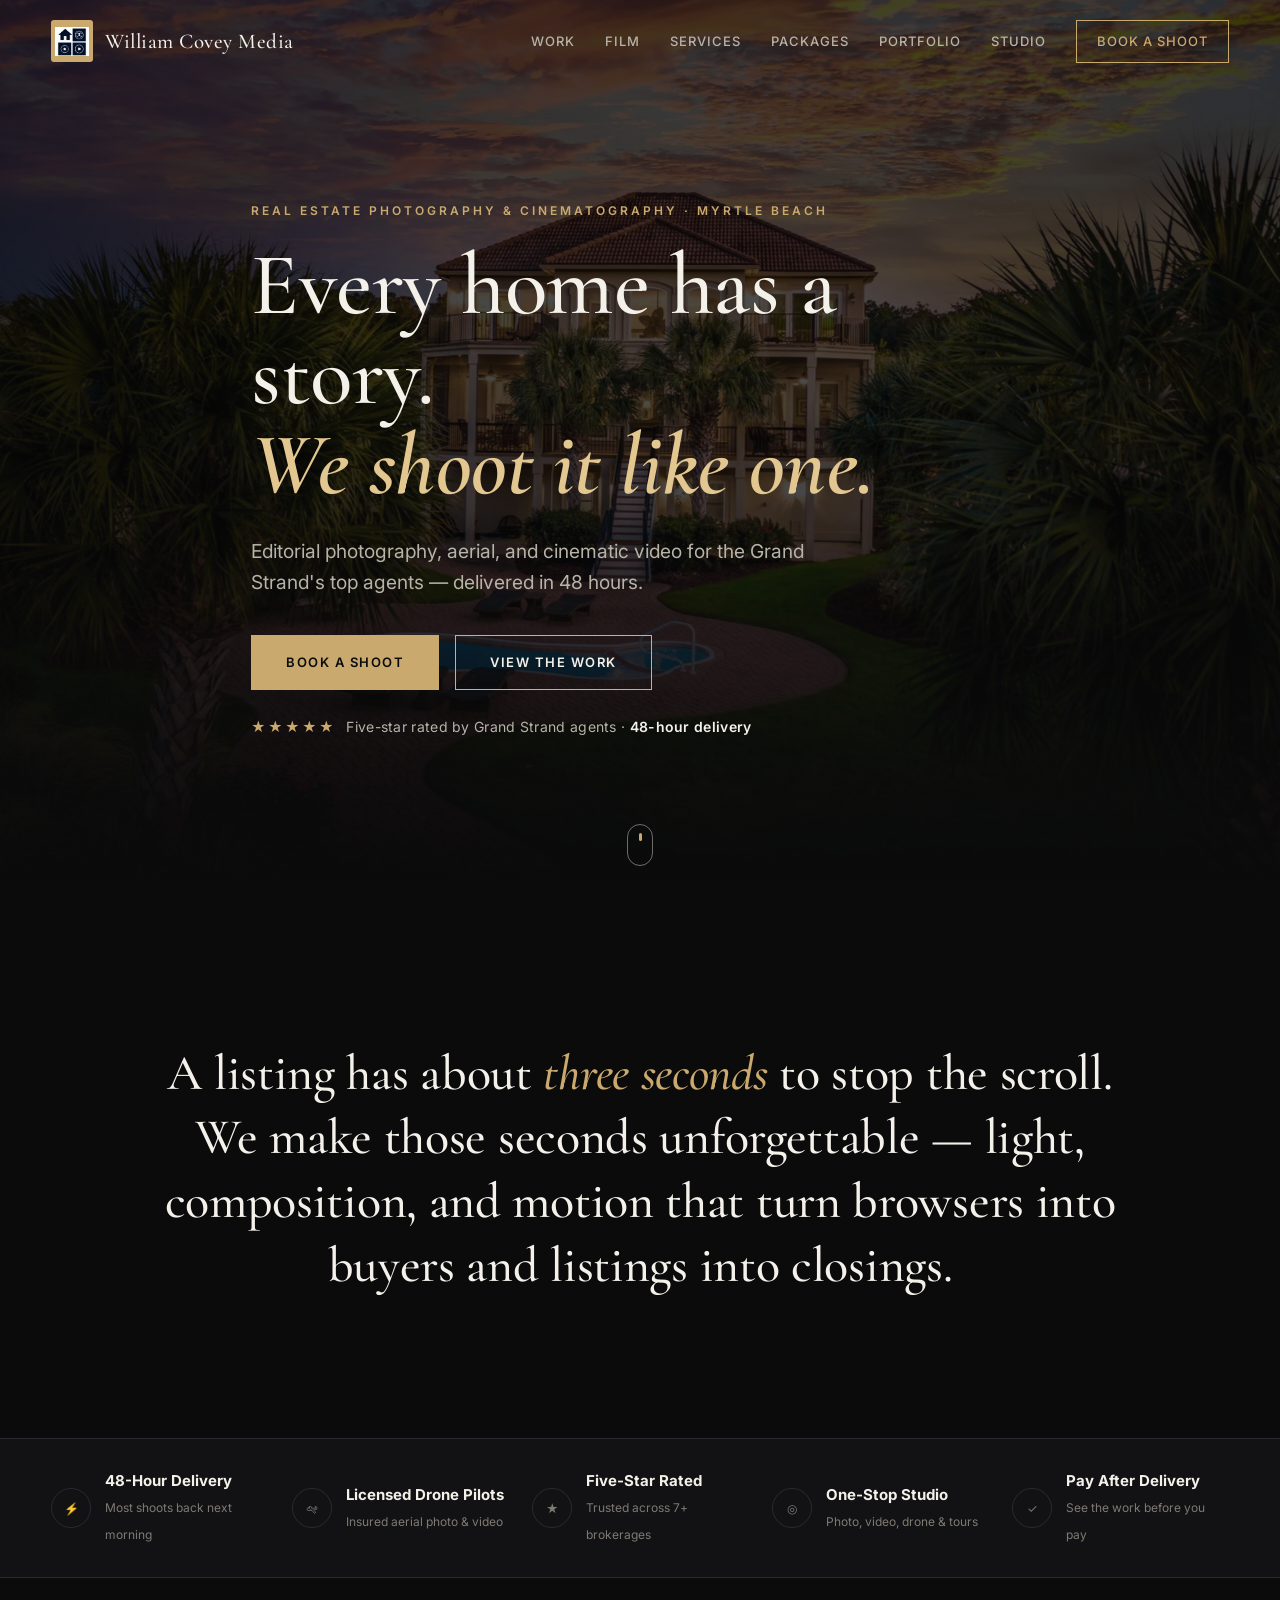
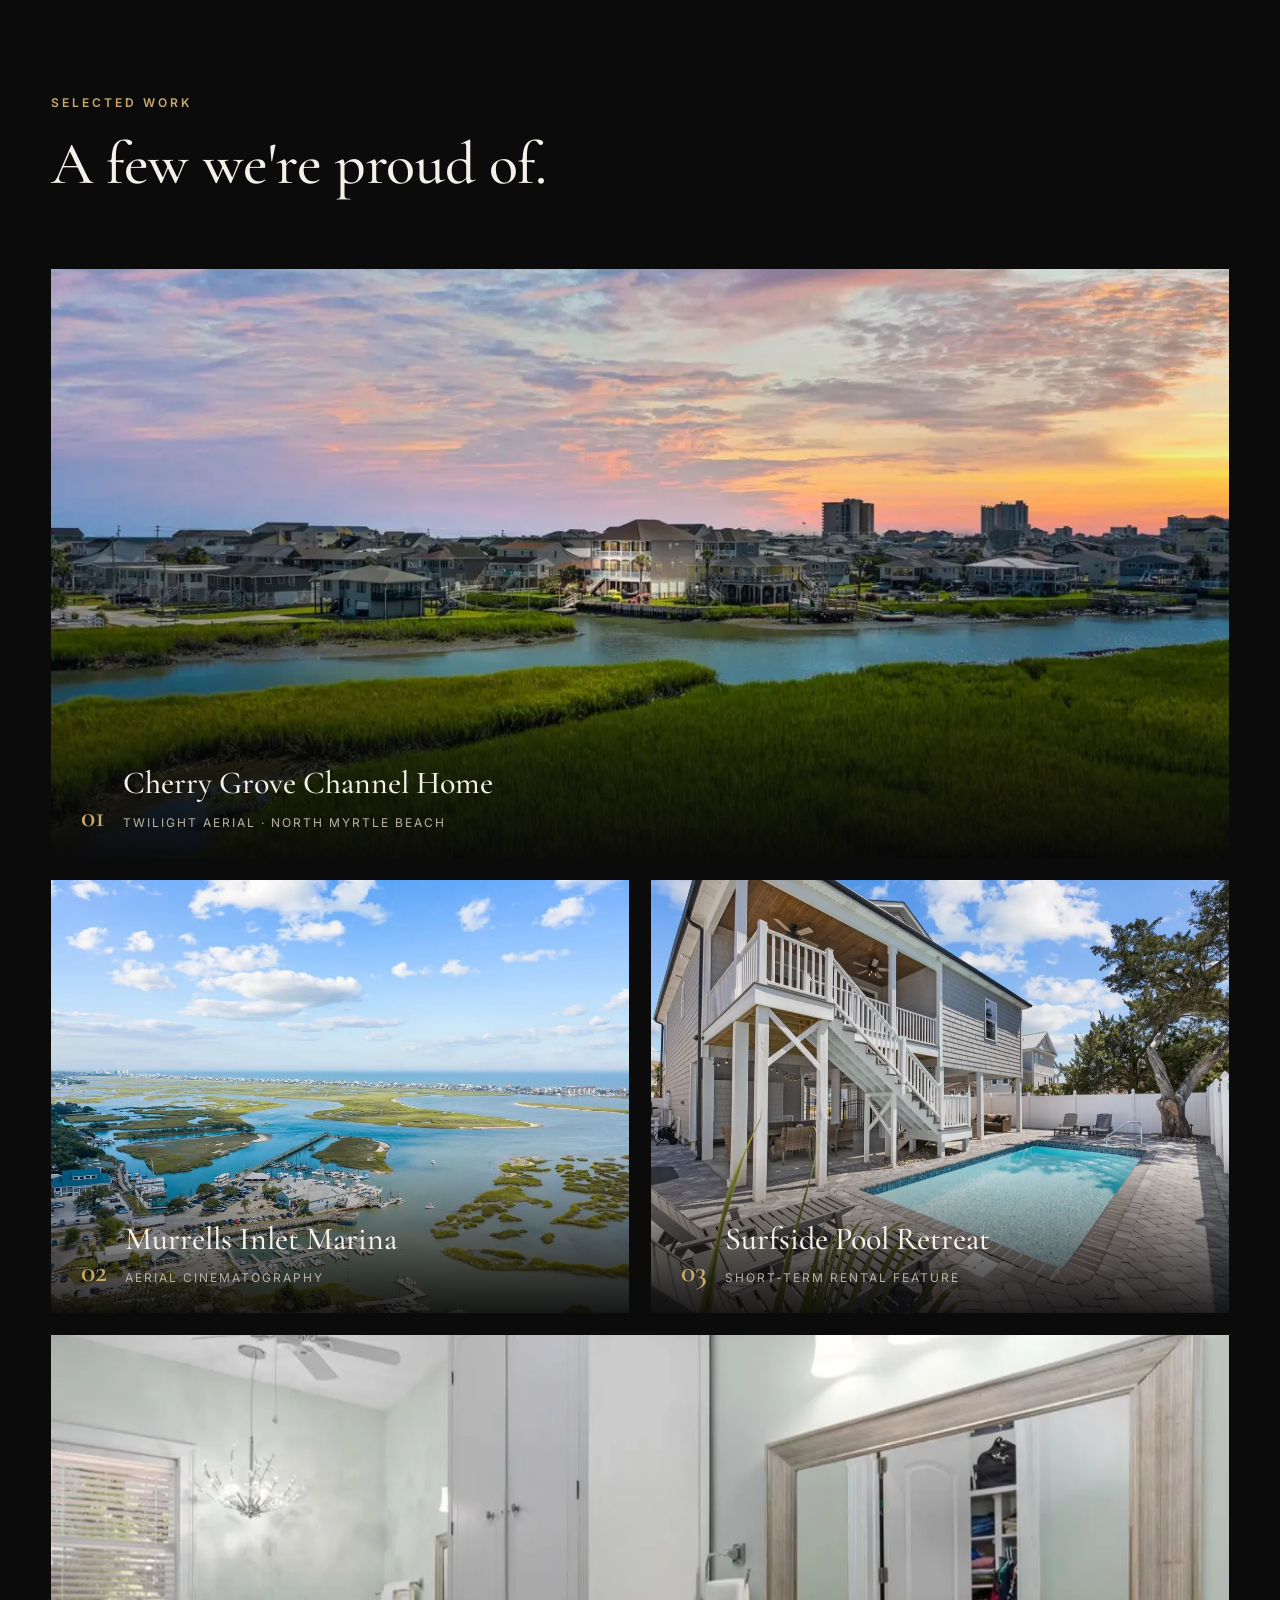
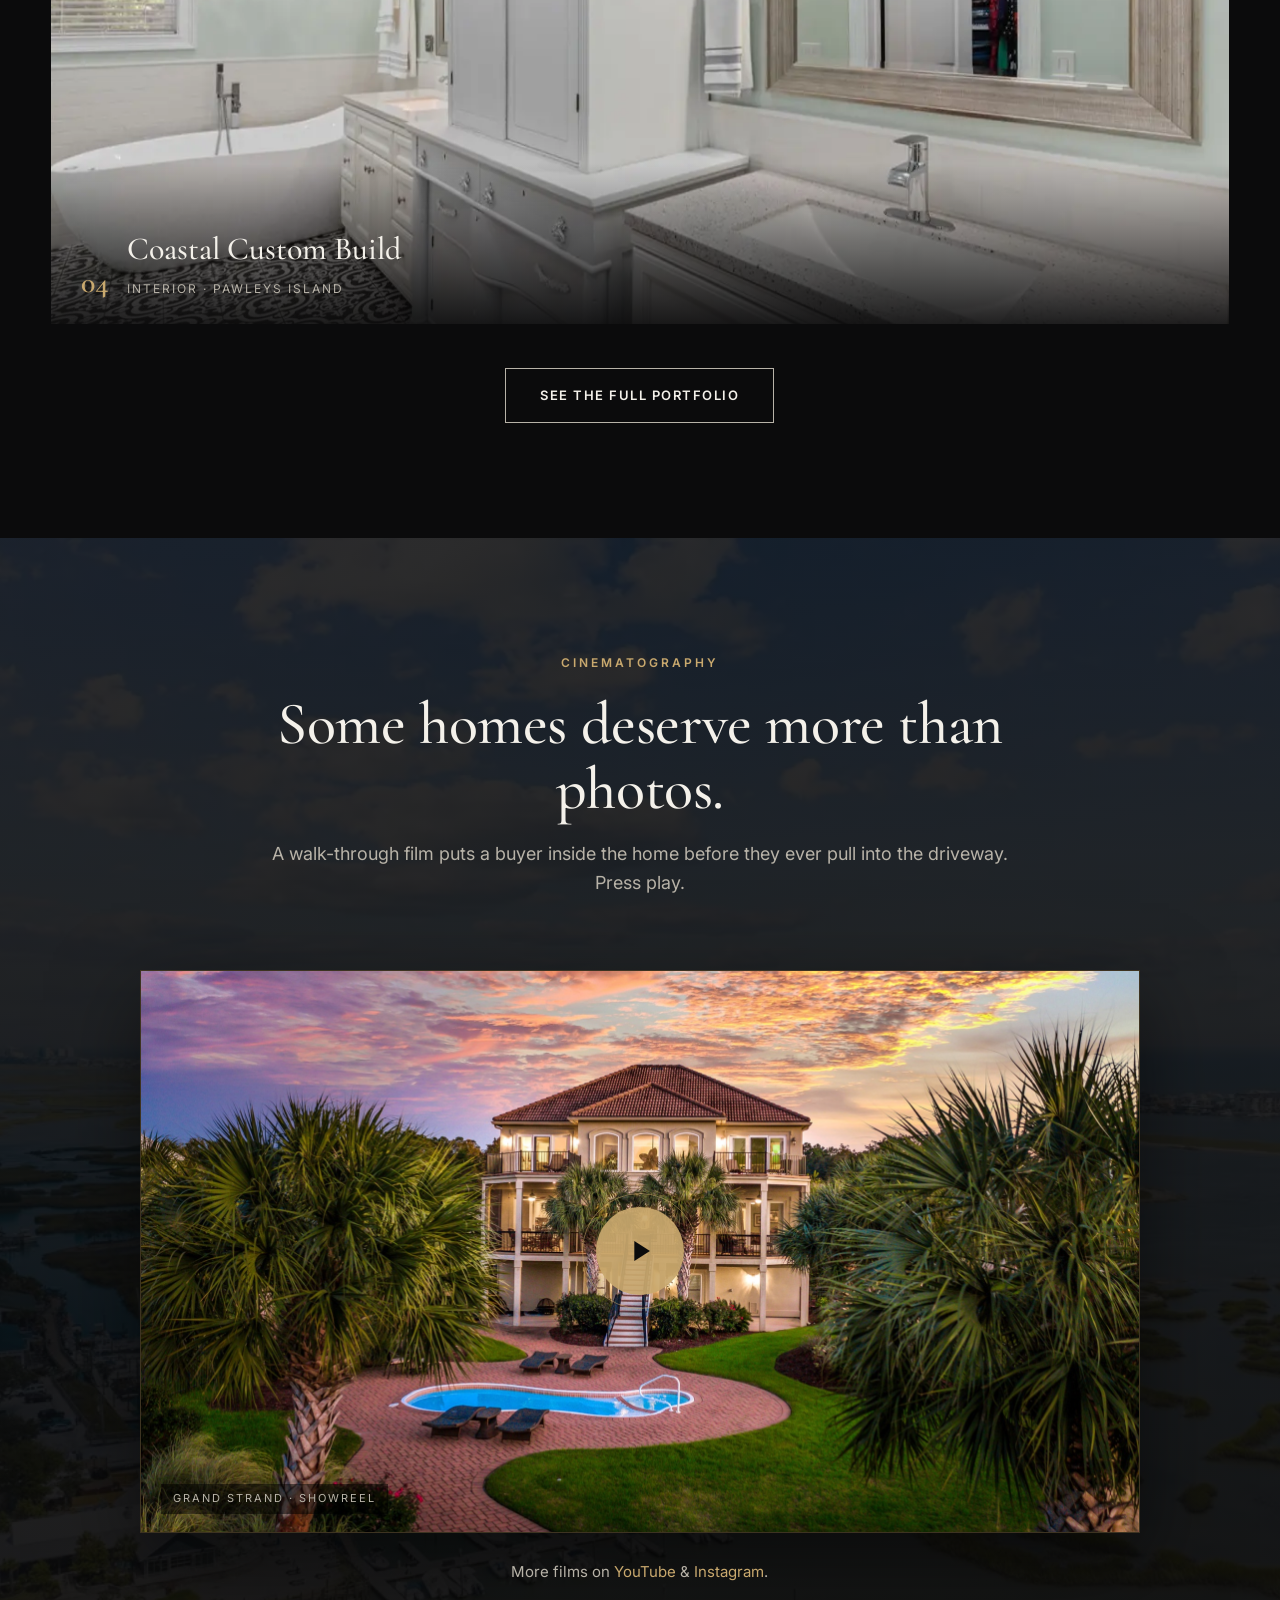
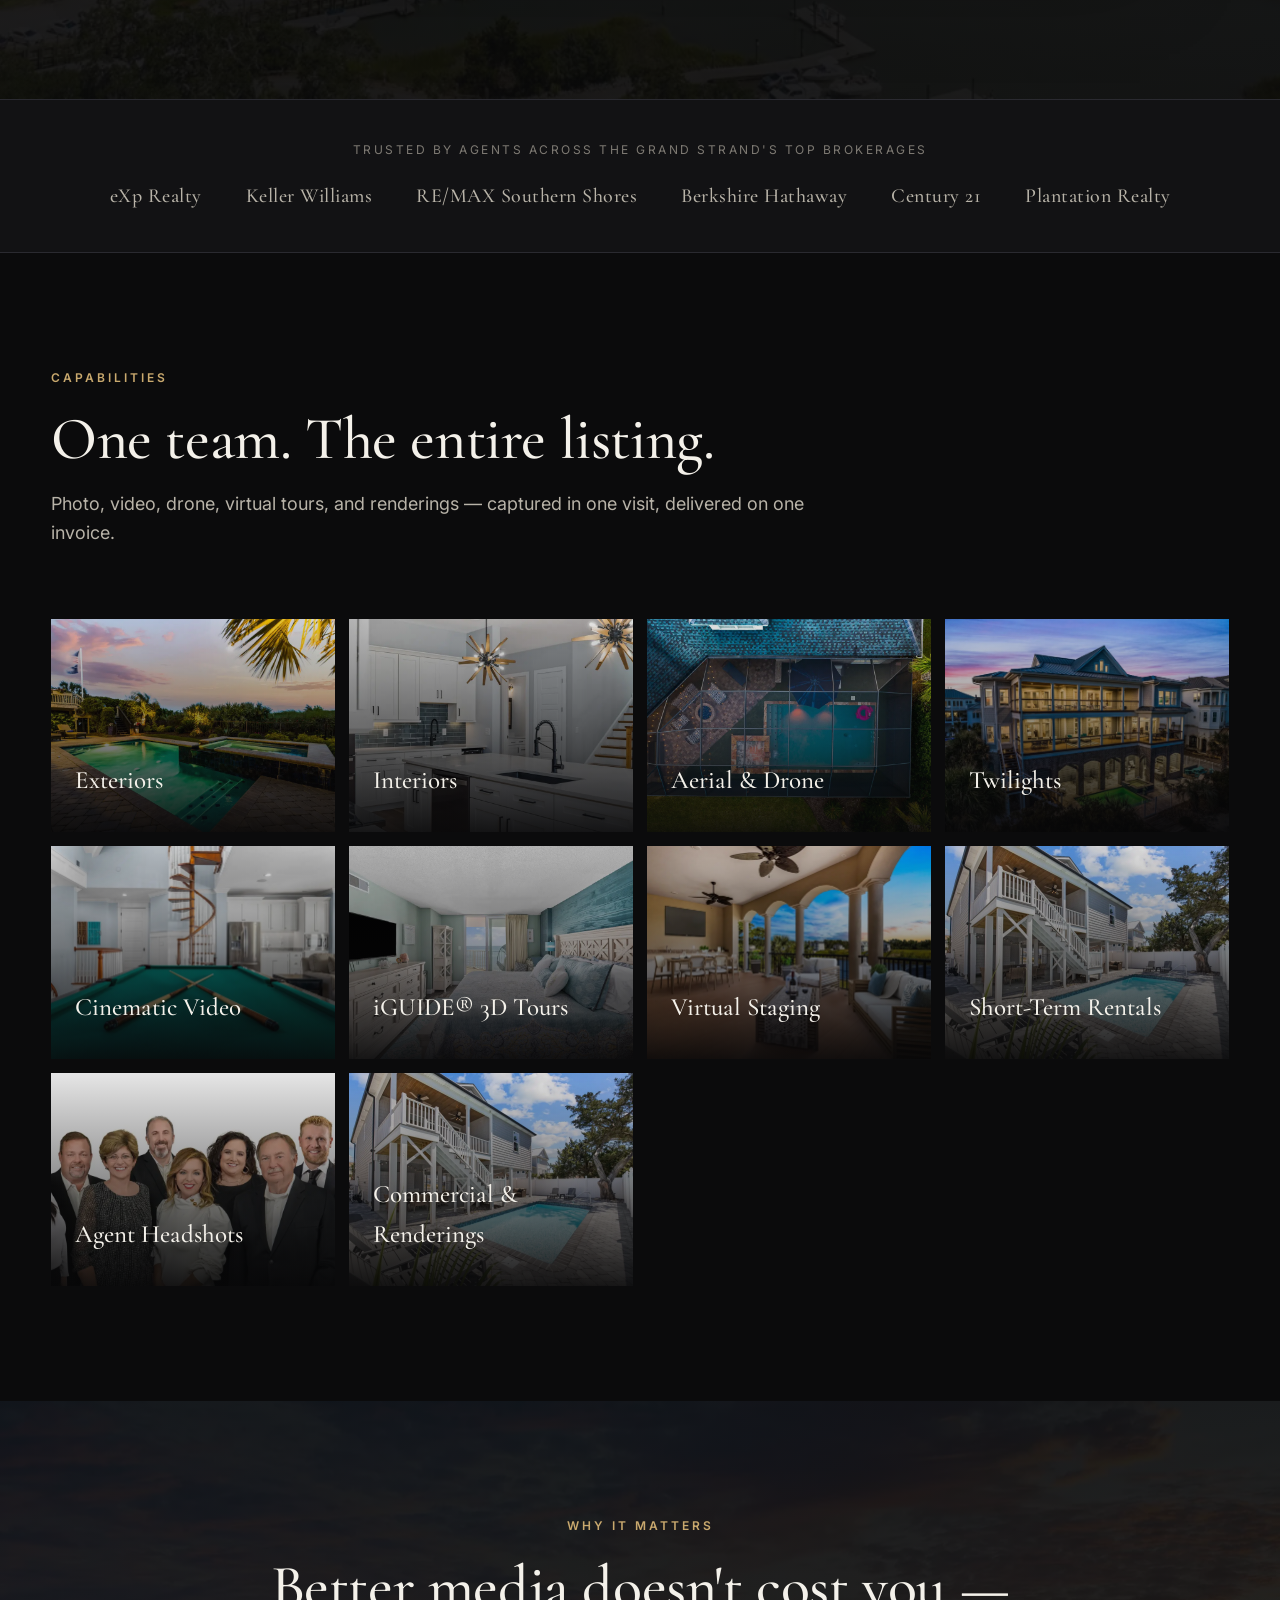
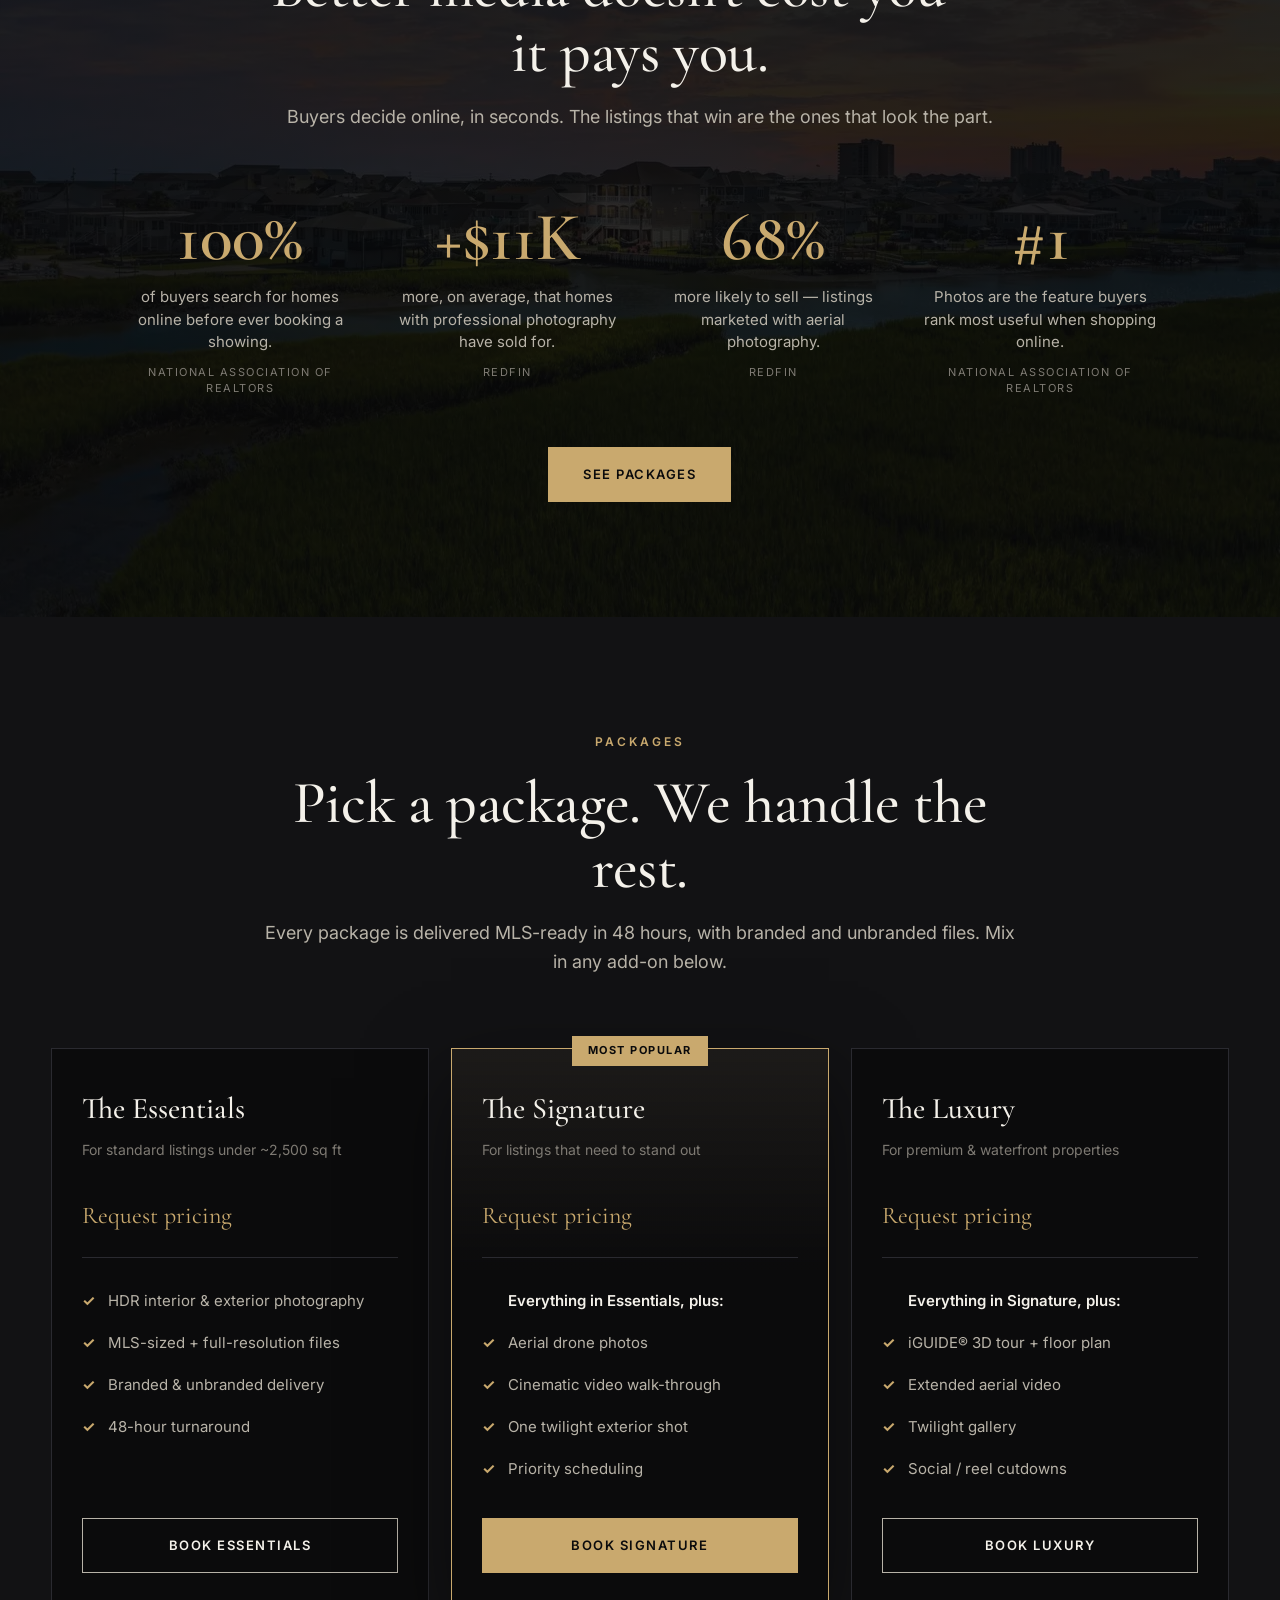
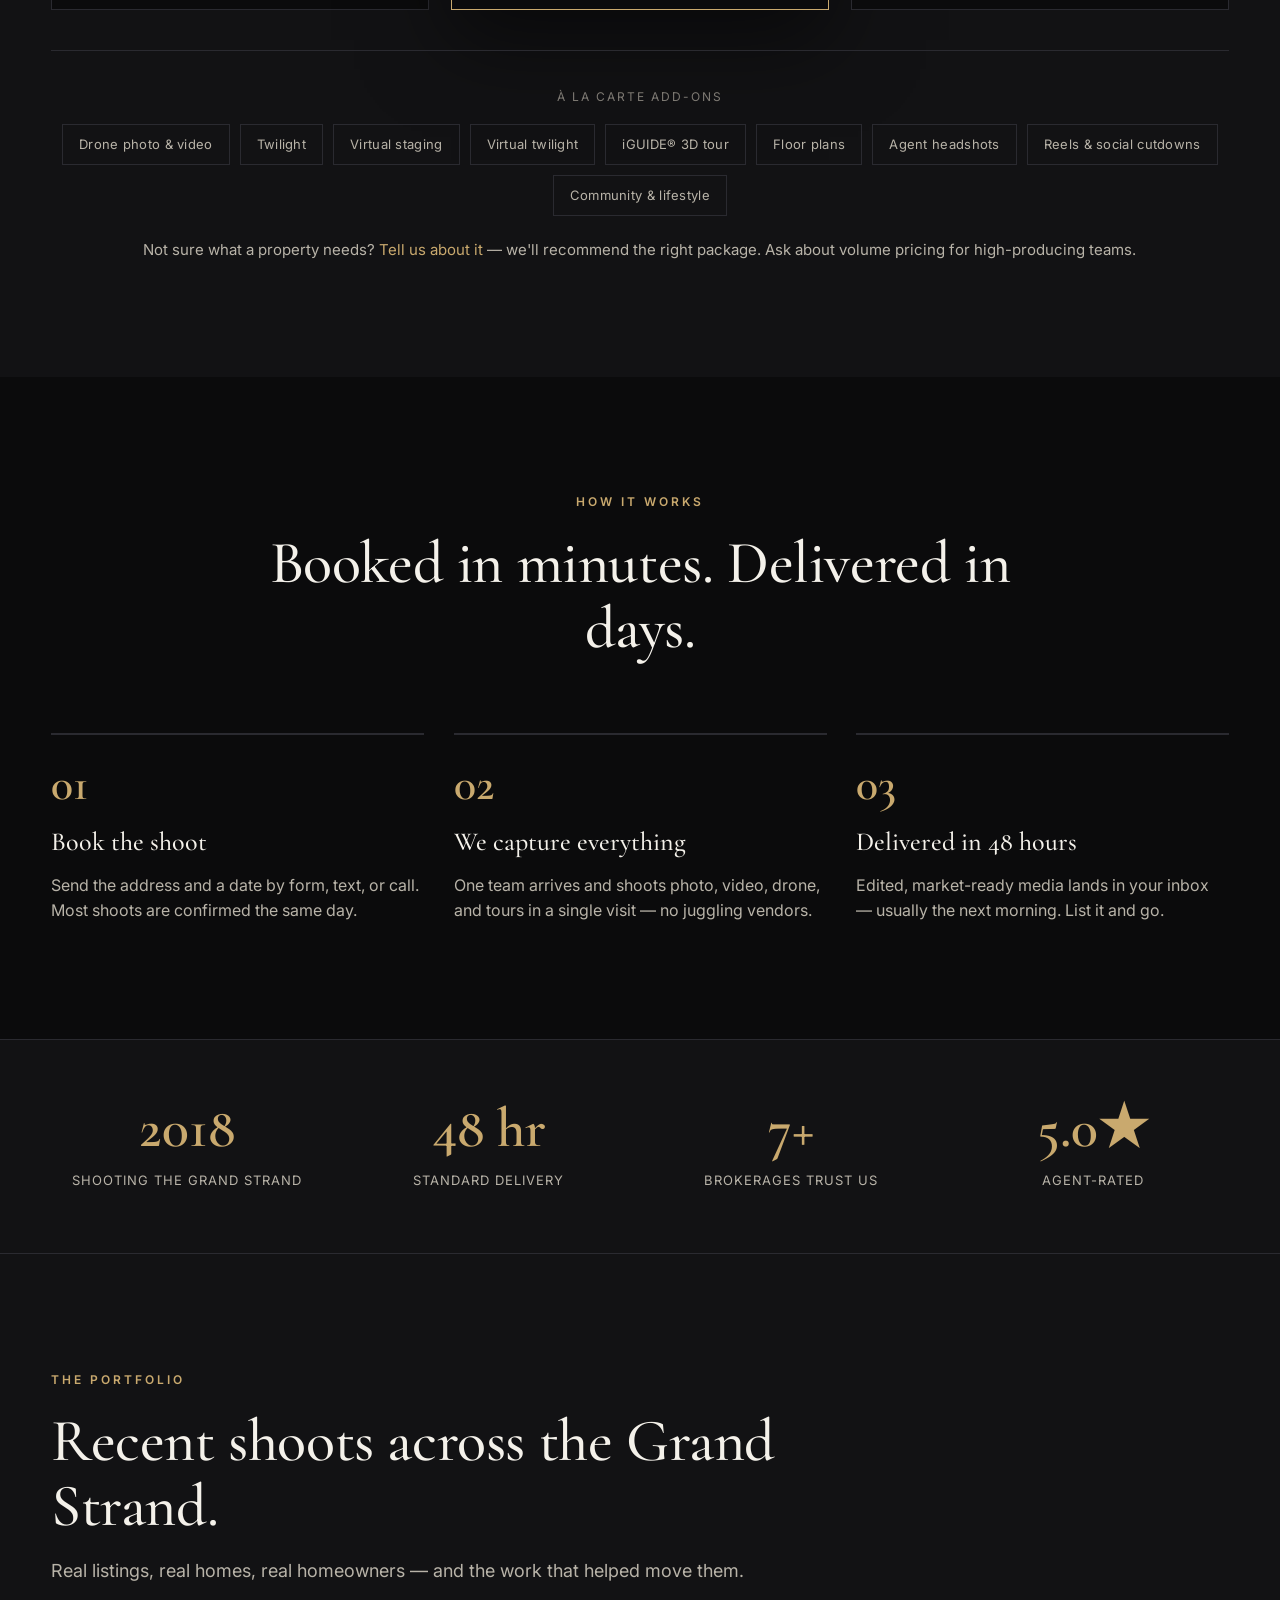
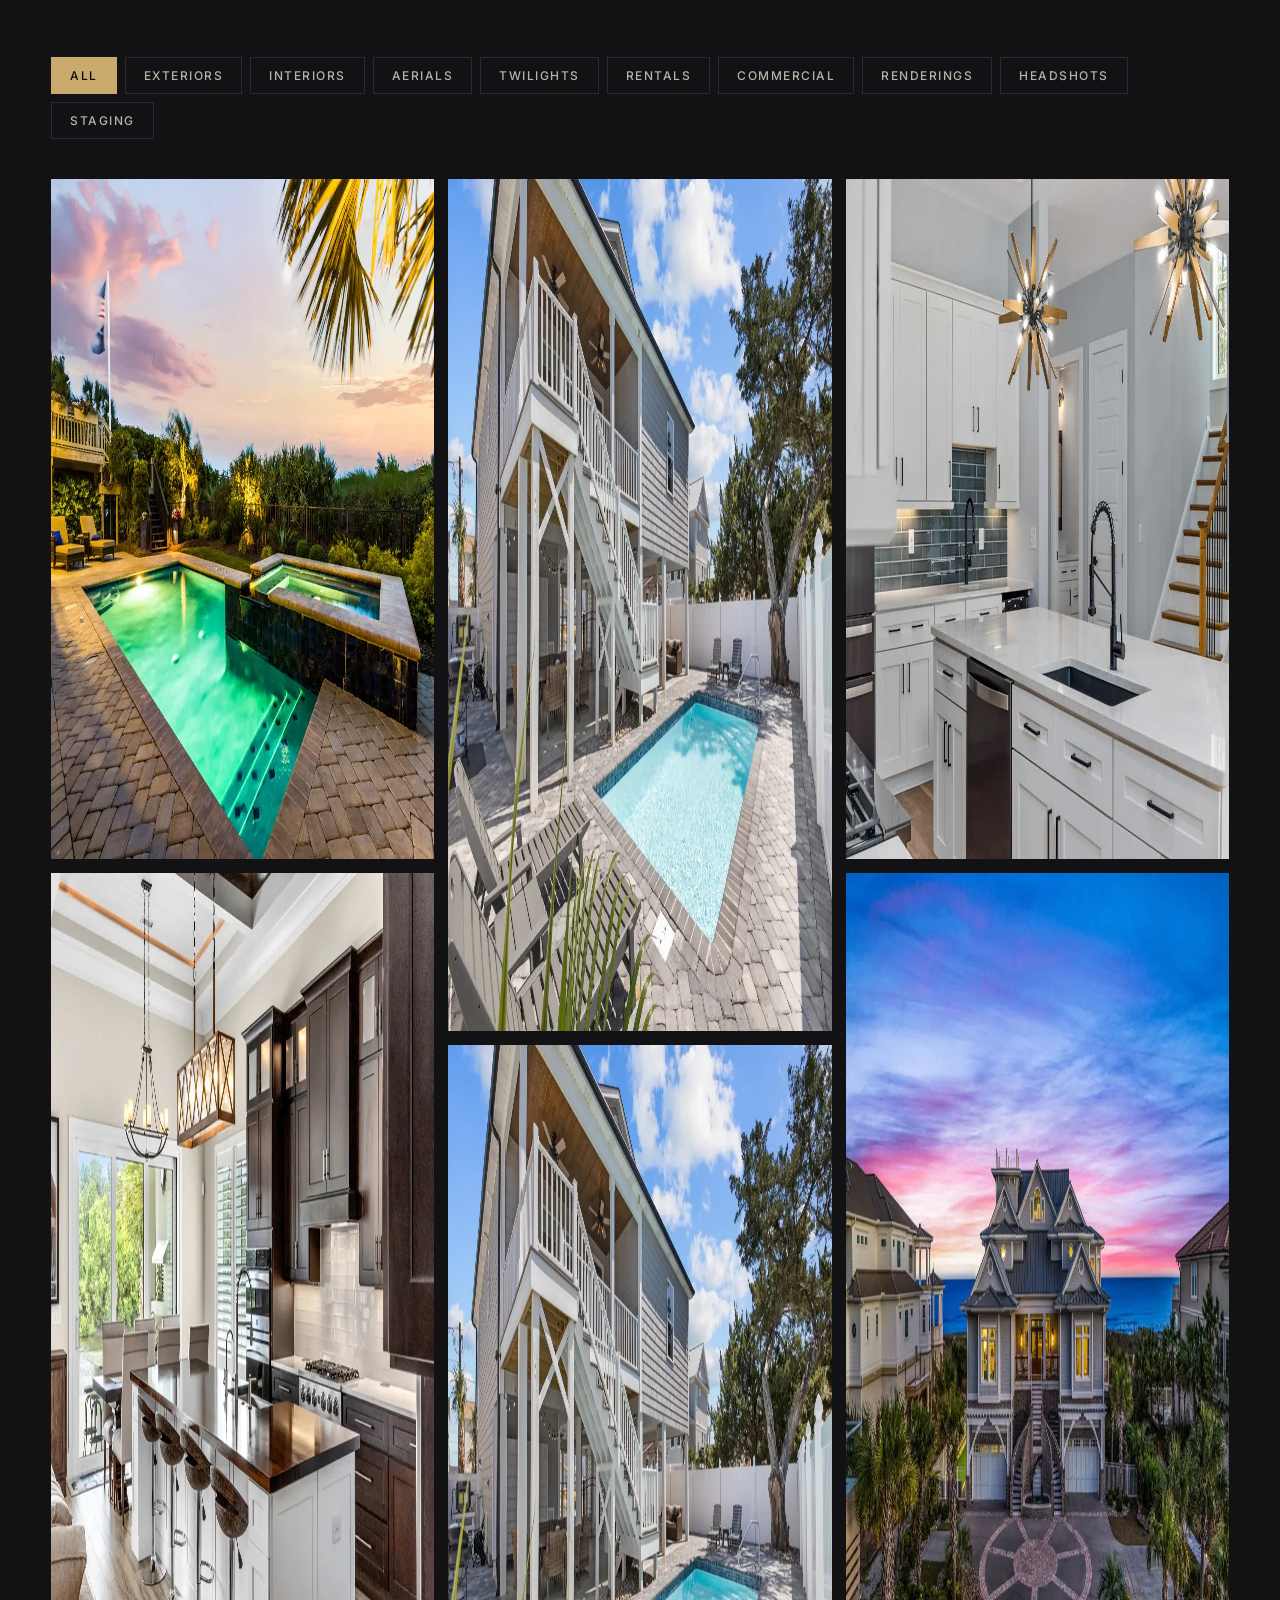
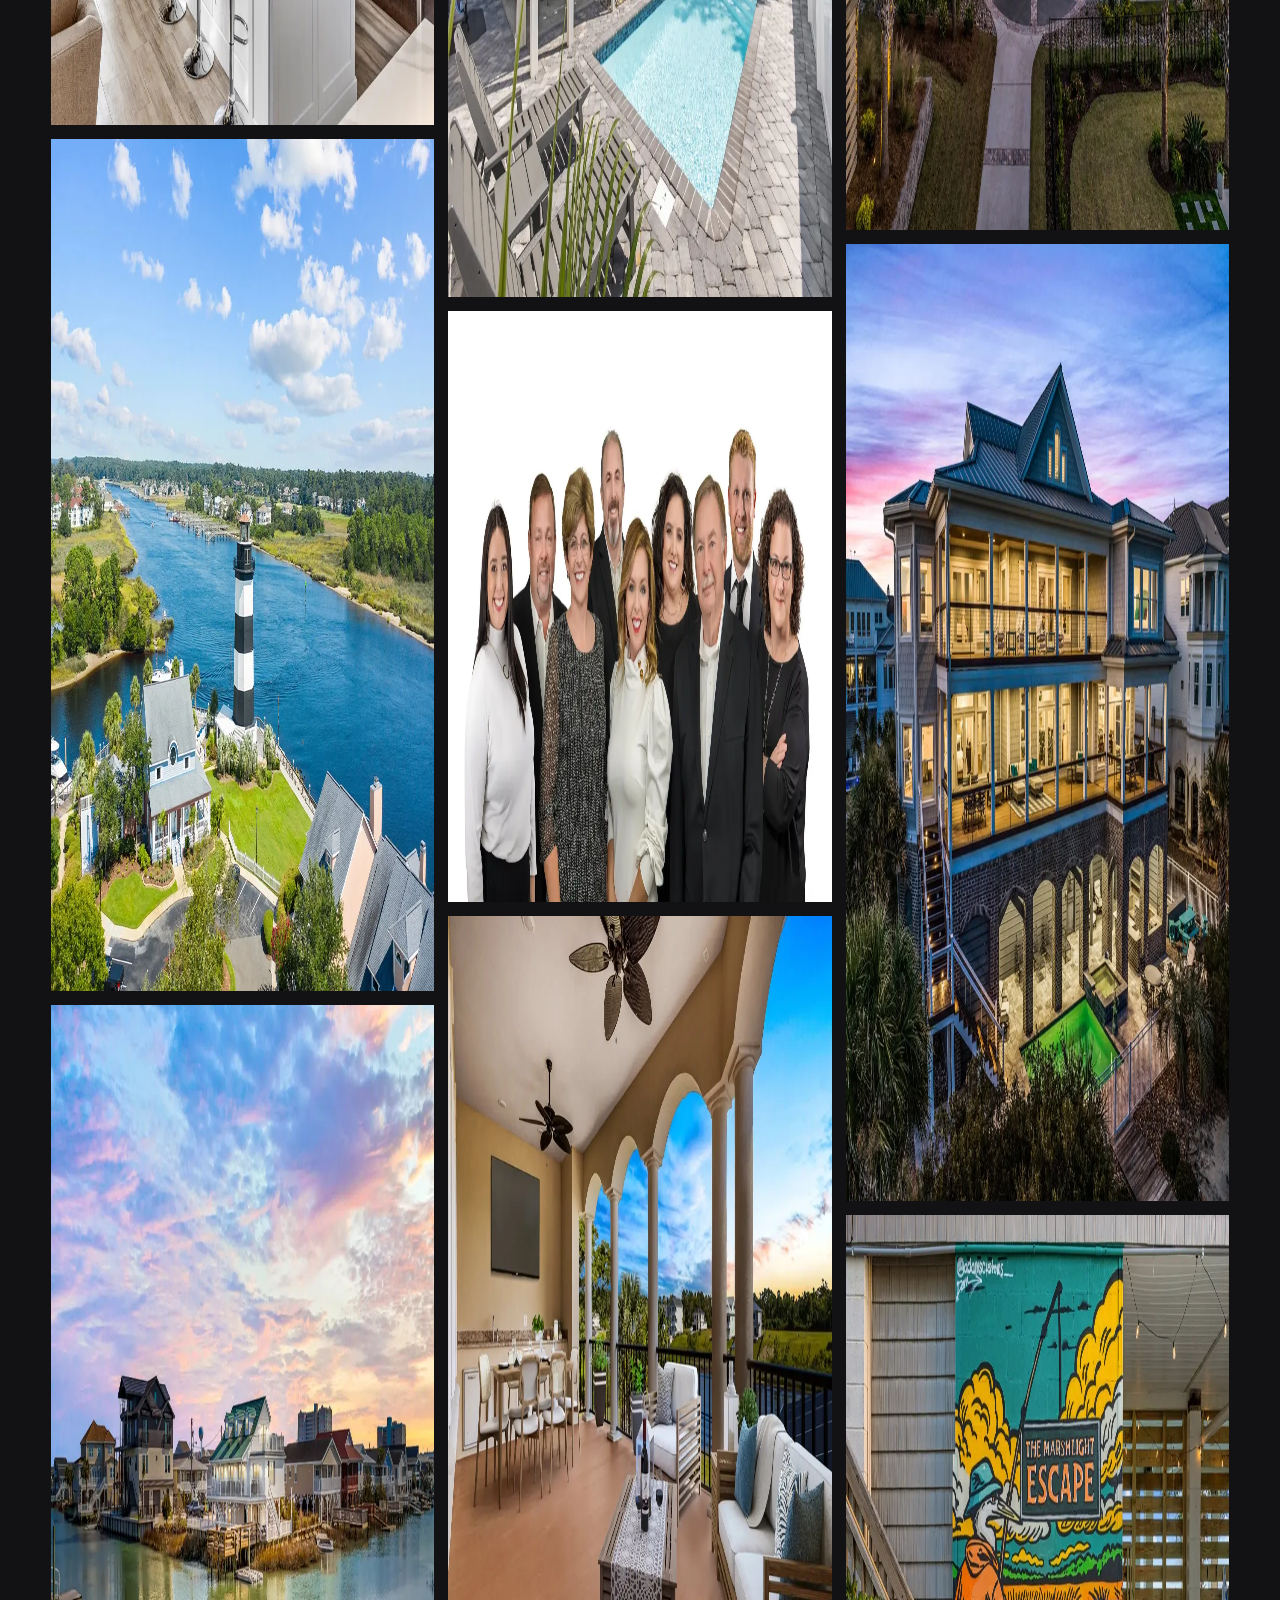
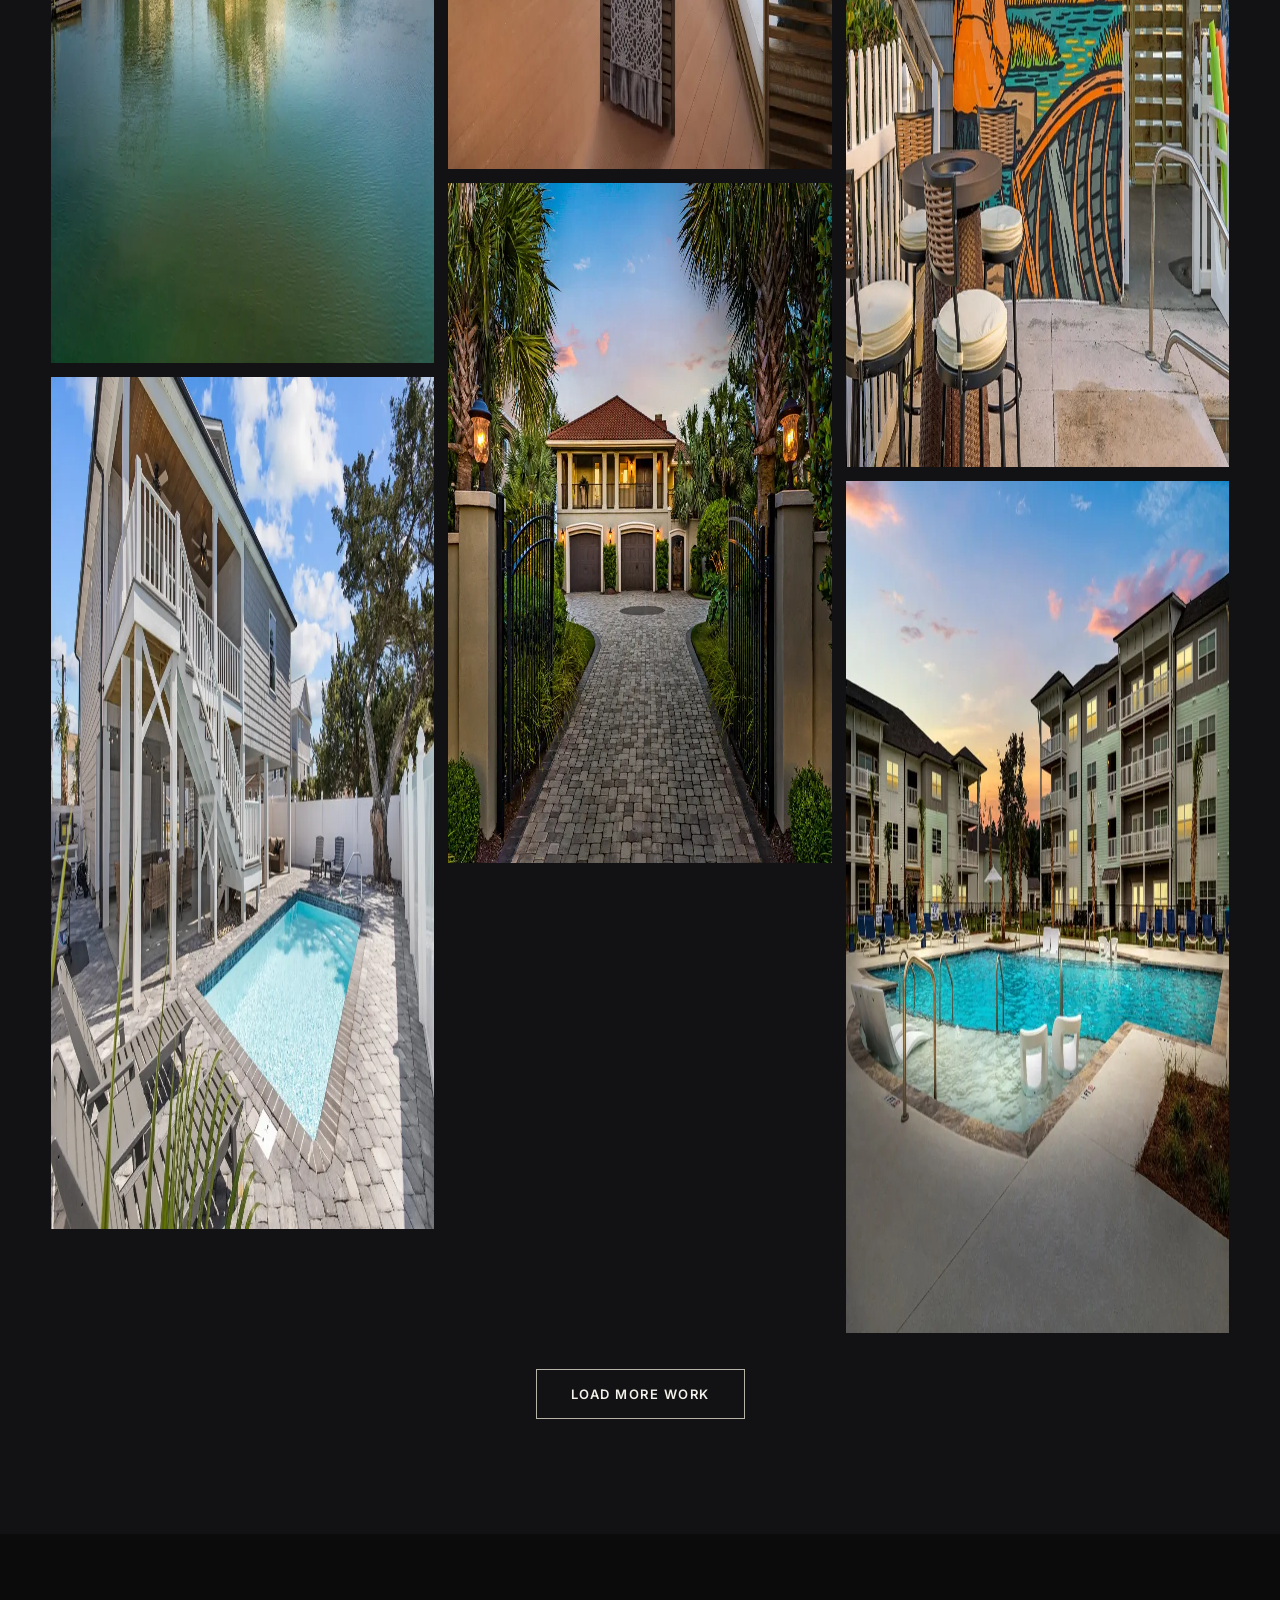
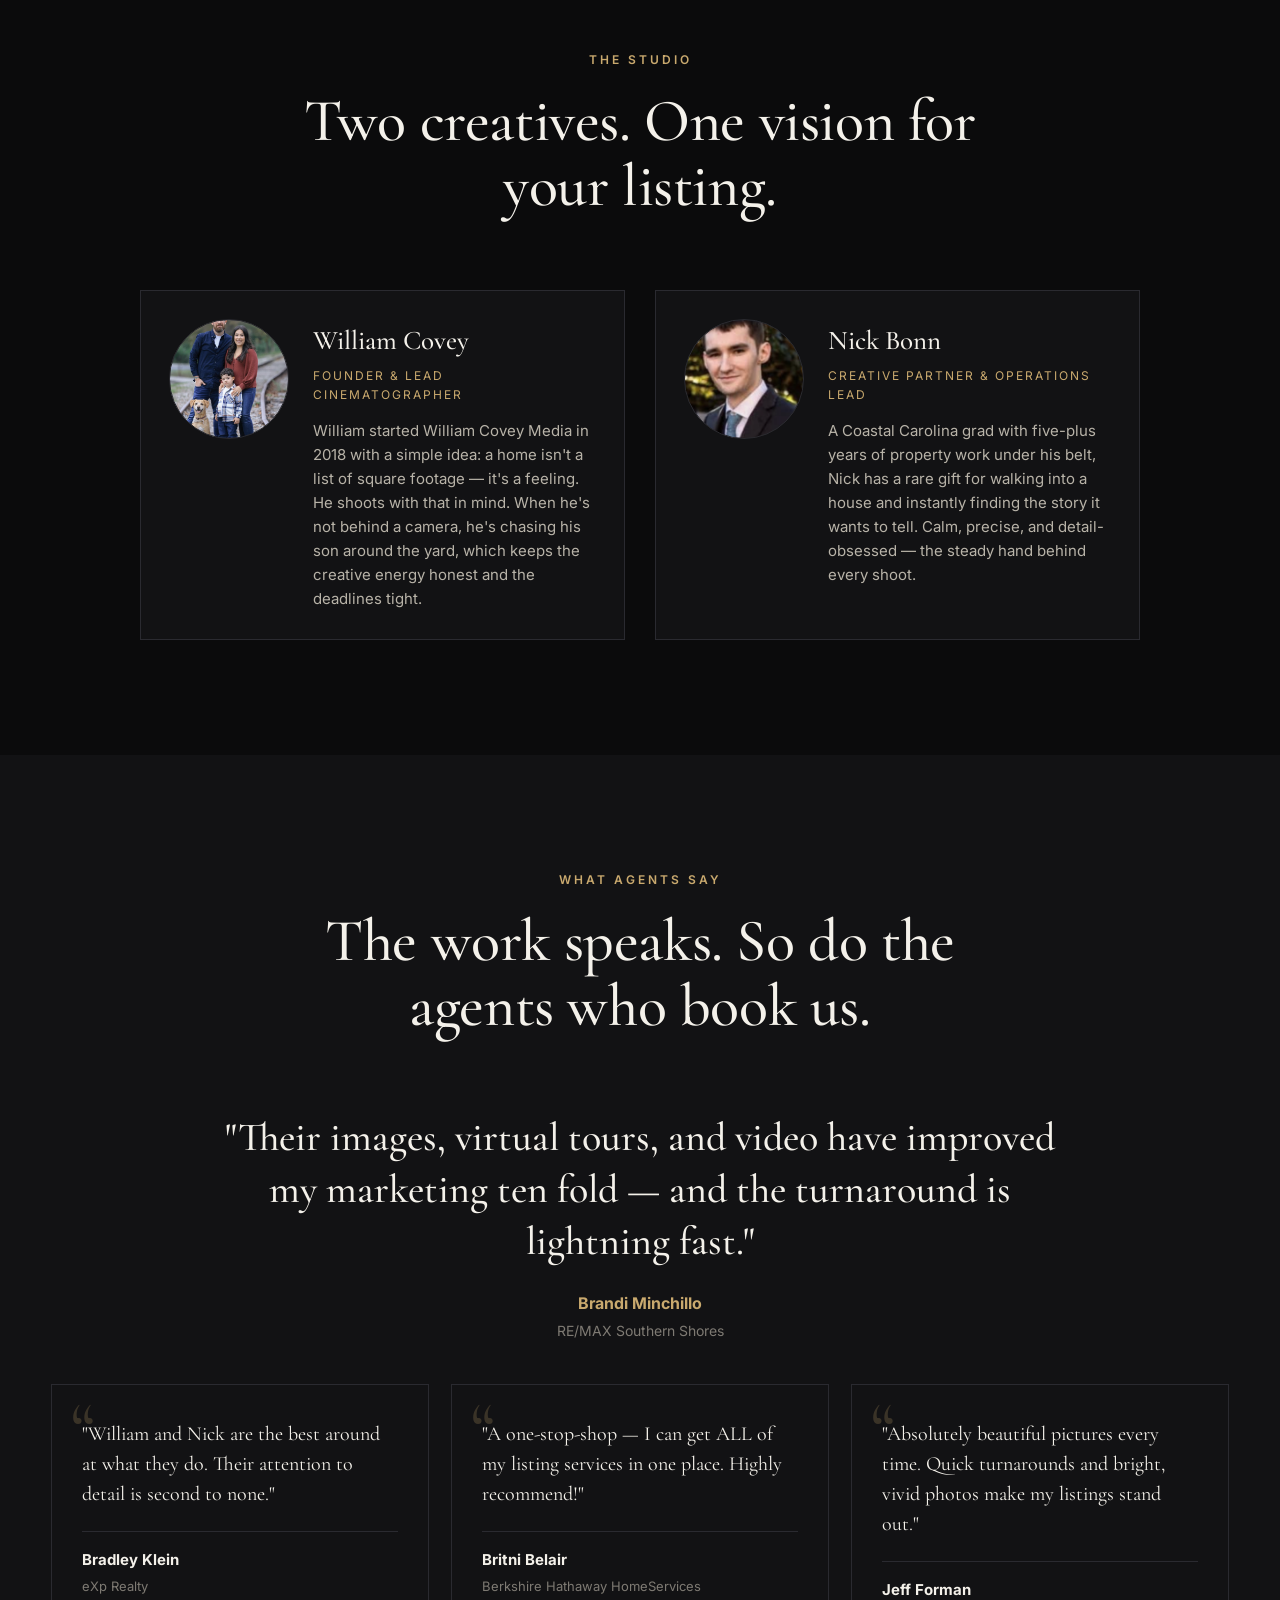
==== commit 02c675c3: "Complete the site: ROI proof, service areas, booking form, PWA, 404 + privacy - 'Why it matters' ROI" ====
--- a/index.html
+++ b/index.html
@@ -13,7 +13,10 @@
 <meta name="twitter:card" content="summary_large_image">
 <meta name="theme-color" content="#0b0b0c">
 <link rel="canonical" href="https://homeplacer.github.io/william-covey-media-website/">
-<link rel="icon" type="image/png" href="favicon.png">
+<link rel="icon" type="image/png" sizes="32x32" href="favicon-32.png">
+<link rel="icon" type="image/png" sizes="192x192" href="favicon.png">
+<link rel="apple-touch-icon" href="apple-touch-icon.png">
+<link rel="manifest" href="site.webmanifest">
 <link rel="preconnect" href="https://fonts.googleapis.com">
 <link rel="preconnect" href="https://fonts.gstatic.com" crossorigin>
 <link rel="preload" as="image" href="images/hero.webp" type="image/webp" fetchpriority="high">
@@ -92,6 +95,8 @@
 </head>
 <body>
 
+<a class="skip-link" href="#top">Skip to content</a>
+
 <header class="site-header" id="siteHeader">
   <div class="container nav-wrap">
     <a href="#top" class="brand">
@@ -262,6 +267,24 @@
       <a href="#portfolio" class="svc-tile reveal" data-go="headshots" data-img="headshots-1"><div class="svc-tile-body"><h3>Agent Headshots</h3><p>Relaxed, confident, on-brand — never stiff.</p></div></a>
       <a href="#portfolio" class="svc-tile reveal" data-go="commercial" data-img="commercial-1"><div class="svc-tile-body"><h3>Commercial &amp; Renderings</h3><p>Hospitality, retail, and 3D renders of what's not built yet.</p></div></a>
     </div>
+  </div>
+</section>
+
+<section class="roi" id="why" aria-label="Why professional real estate media matters">
+  <div class="roi-overlay"></div>
+  <div class="container roi-inner">
+    <div class="section-head reveal">
+      <p class="eyebrow">Why it matters</p>
+      <h2>Better media doesn't cost you — it pays you.</h2>
+      <p class="section-sub">Buyers decide online, in seconds. The listings that win are the ones that look the part.</p>
+    </div>
+    <div class="roi-grid">
+      <div class="roi-stat reveal"><strong>100%</strong><span>of buyers search for homes online before ever booking a showing.<em>National Association of Realtors</em></span></div>
+      <div class="roi-stat reveal"><strong>+$11K</strong><span>more, on average, that homes with professional photography have sold for.<em>Redfin</em></span></div>
+      <div class="roi-stat reveal"><strong>68%</strong><span>more likely to sell — listings marketed with aerial photography.<em>Redfin</em></span></div>
+      <div class="roi-stat reveal"><strong>#1</strong><span>Photos are the feature buyers rank most useful when shopping online.<em>National Association of Realtors</em></span></div>
+    </div>
+    <p class="roi-cta reveal"><a href="#packages" class="btn btn-primary">See Packages</a></p>
   </div>
 </section>
 
@@ -481,7 +504,35 @@
       <details><summary>What's your cancellation policy?</summary><p>24-hour notice for any changes. We wait up to 30 minutes at the property. Same-day cancellations are billed at 100% of the booked services.</p></details>
       <details><summary>Do you cover my area?</summary><p>The full Grand Strand — Myrtle Beach, North Myrtle Beach, Surfside, Murrells Inlet, Pawleys Island, Conway, and surrounding towns. If you're not sure, just ask.</p></details>
       <details><summary>How should the home be prepped?</summary><p>Lights on, blinds open, clutter off counters, vehicles moved off the driveway, pets out of frame. We'll send a full prep checklist when we confirm the shoot.</p></details>
-    </div>
+      <details><summary>Do you offer rush or same-day turnaround?</summary><p>Yes — when you're racing a deadline, ask about rush delivery and we'll do everything we can to get your media back same-day or next-morning.</p></details>
+      <details><summary>Can you shoot vacant land, new construction, or commercial?</summary><p>Absolutely. We shoot lots and land (aerial is great for this), new builds, short-term rentals, and commercial properties — plus 3D renderings for projects that aren't built yet.</p></details>
+      <details><summary>Who owns the photos?</summary><p>Once your invoice is paid, you have a full license to use the media across the MLS, social, print, and your own marketing for as long as you need it.</p></details>
+    </div>
+  </div>
+</section>
+
+<section class="section areas" id="areas">
+  <div class="container">
+    <div class="section-head reveal">
+      <p class="eyebrow">Service Area</p>
+      <h2>Shooting listings across the Grand Strand.</h2>
+      <p class="section-sub">Based in Myrtle Beach and covering the coast from Little River to Georgetown. If your listing is on the Strand, we're there.</p>
+    </div>
+    <ul class="areas-grid reveal">
+      <li>Myrtle Beach</li>
+      <li>North Myrtle Beach</li>
+      <li>Surfside Beach</li>
+      <li>Murrells Inlet</li>
+      <li>Garden City</li>
+      <li>Pawleys Island</li>
+      <li>Litchfield Beach</li>
+      <li>Conway</li>
+      <li>Carolina Forest</li>
+      <li>Little River</li>
+      <li>Longs &amp; Loris</li>
+      <li>Georgetown</li>
+    </ul>
+    <p class="areas-note reveal">Not listed? <a href="#contact">Ask us</a> — we travel for the right project.</p>
   </div>
 </section>
 
@@ -512,22 +563,45 @@
           <label>Phone<input type="tel" name="phone" required></label>
           <label>Email<input type="email" name="email" required></label>
         </div>
-        <label>Property address<input type="text" name="address"></label>
-        <label>What do you need?
-          <select name="service">
-            <option value="">Pick a package</option>
-            <option>Photo only</option>
-            <option>Photo + drone</option>
-            <option>Photo + video</option>
-            <option>Full package (photo, video, drone, twilight, iGUIDE)</option>
-            <option>Short-term rental shoot</option>
-            <option>Commercial / renderings</option>
-            <option>Headshots</option>
-            <option>Not sure — recommend something</option>
-          </select>
-        </label>
-        <label>Anything else?<textarea name="notes" rows="3" placeholder="Square footage, target shoot date, special access notes..."></textarea></label>
-        <button type="submit" class="btn btn-primary btn-block">Request a Shoot</button>
+        <label>Property address<input type="text" name="address" placeholder="Street, city"></label>
+        <div class="form-row">
+          <label>Package
+            <select name="service">
+              <option value="">Pick a package</option>
+              <option>Essentials (photo)</option>
+              <option>Signature (photo + drone + video)</option>
+              <option>Luxury (everything + iGUIDE)</option>
+              <option>Short-term rental shoot</option>
+              <option>Commercial / renderings</option>
+              <option>Headshots</option>
+              <option>Not sure — recommend something</option>
+            </select>
+          </label>
+          <label>Approx. sq ft
+            <select name="sqft">
+              <option value="">Select</option>
+              <option>Under 1,500</option>
+              <option>1,500 – 2,500</option>
+              <option>2,500 – 4,000</option>
+              <option>4,000 – 6,000</option>
+              <option>6,000+</option>
+            </select>
+          </label>
+        </div>
+        <div class="form-row">
+          <label>Preferred date<input type="date" name="date"></label>
+          <label>Preferred time
+            <select name="time">
+              <option value="">Flexible</option>
+              <option>Morning</option>
+              <option>Midday</option>
+              <option>Afternoon</option>
+              <option>Golden hour / twilight</option>
+            </select>
+          </label>
+        </div>
+        <label>Anything else?<textarea name="notes" rows="3" placeholder="Occupied or vacant? Gate code or lockbox? Anything we should know..."></textarea></label>
+        <button type="submit" class="btn btn-primary btn-block">Request My Shoot</button>
         <p class="form-fine">Or just text us at <a href="sms:18439576915">843.957.6915</a>.</p>
       </form>
     </div>
@@ -546,6 +620,7 @@
         <li><a href="#work">Work</a></li>
         <li><a href="#film">Film</a></li>
         <li><a href="#services">Services</a></li>
+        <li><a href="#packages">Packages</a></li>
         <li><a href="#portfolio">Portfolio</a></li>
         <li><a href="#team">Studio</a></li>
       </ul>
@@ -555,6 +630,7 @@
       <ul>
         <li><a href="tel:18439576915">843.957.6915</a></li>
         <li><a href="mailto:Info@WilliamCoveyMedia.com">Info@WilliamCoveyMedia.com</a></li>
+        <li><a href="#areas">Service area</a></li>
         <li><a href="#contact">Book a Shoot</a></li>
       </ul>
     </div>
@@ -568,7 +644,7 @@
     </div>
   </div>
   <div class="container footer-bottom">
-    <p>&copy; <span id="year"></span> William Covey Media, LLC. All rights reserved.</p>
+    <p>&copy; <span id="year"></span> William Covey Media, LLC · Real estate photographer serving Myrtle Beach &amp; the Grand Strand · <a href="privacy.html">Privacy</a></p>
   </div>
 </footer>
 
--- a/styles.css
+++ b/styles.css
@@ -898,6 +898,96 @@
 .lb-close { top: 12px; right: 12px; font-size: 40px; }
 .lb-prev { left: 12px; top: 50%; transform: translateY(-50%); font-size: 60px; }
 .lb-next { right: 12px; top: 50%; transform: translateY(-50%); font-size: 60px; }
+
+/* ---- skip link ---- */
+.skip-link {
+  position: absolute;
+  left: 16px; top: -60px;
+  z-index: 300;
+  background: var(--accent);
+  color: var(--bg);
+  padding: 12px 20px;
+  font-size: 13px;
+  font-weight: 600;
+  letter-spacing: 1px;
+  text-transform: uppercase;
+  transition: top .2s;
+}
+.skip-link:focus { top: 16px; color: var(--bg); }
+
+/* ---- ROI band ---- */
+.roi {
+  position: relative;
+  padding: clamp(70px, 9vw, 120px) 0;
+  background: #0b0b0c center / cover no-repeat;
+  background-image: url('images/portfolio/twilights-5.jpg');
+  background-image: image-set(url('images/portfolio/twilights-5.webp') type('image/webp'), url('images/portfolio/twilights-5.jpg') type('image/jpeg'));
+  overflow: hidden;
+}
+.roi-overlay {
+  position: absolute; inset: 0;
+  background: linear-gradient(180deg, rgba(8,8,9,.9), rgba(8,8,9,.82));
+}
+.roi-inner { position: relative; }
+.roi-grid {
+  display: grid;
+  grid-template-columns: repeat(4, 1fr);
+  gap: 26px;
+  max-width: 1040px;
+  margin: 0 auto;
+}
+.roi-stat { text-align: center; }
+.roi-stat strong {
+  display: block;
+  font-family: var(--serif);
+  font-size: clamp(42px, 6vw, 68px);
+  font-weight: 600;
+  color: var(--accent);
+  line-height: 1;
+  margin-bottom: 14px;
+}
+.roi-stat span {
+  display: block;
+  font-size: 15px;
+  color: var(--ink-soft);
+  line-height: 1.5;
+}
+.roi-stat em {
+  display: block;
+  margin-top: 10px;
+  font-style: normal;
+  font-size: 11px;
+  letter-spacing: 1.5px;
+  text-transform: uppercase;
+  color: var(--ink-mute);
+}
+.roi-cta { text-align: center; margin: 50px 0 0; }
+
+/* ---- service areas ---- */
+.areas-grid {
+  list-style: none;
+  padding: 0;
+  margin: 0 auto;
+  max-width: 900px;
+  display: grid;
+  grid-template-columns: repeat(4, 1fr);
+  gap: 12px;
+}
+.areas-grid li {
+  border: 1px solid var(--line);
+  padding: 18px 16px;
+  text-align: center;
+  font-family: var(--serif);
+  font-size: 19px;
+  color: var(--ink-soft);
+  transition: border-color .25s, color .25s, background .25s;
+}
+.areas-grid li:hover {
+  border-color: var(--accent-dark);
+  color: var(--ink);
+  background: var(--bg-2);
+}
+.areas-note { text-align: center; margin: 28px 0 0; color: var(--ink-soft); }
 
 /* ---- accessibility: focus ---- */
 a:focus-visible,
@@ -1101,6 +1191,8 @@
   .creds-row { grid-template-columns: 1fr 1fr; gap: 20px; }
   .pkg-grid { grid-template-columns: 1fr; gap: 28px; }
   .pkg-feature { order: -1; }
+  .roi-grid { grid-template-columns: 1fr 1fr; gap: 32px 20px; }
+  .areas-grid { grid-template-columns: 1fr 1fr; }
   .mobile-cta {
     display: flex;
     position: fixed;
